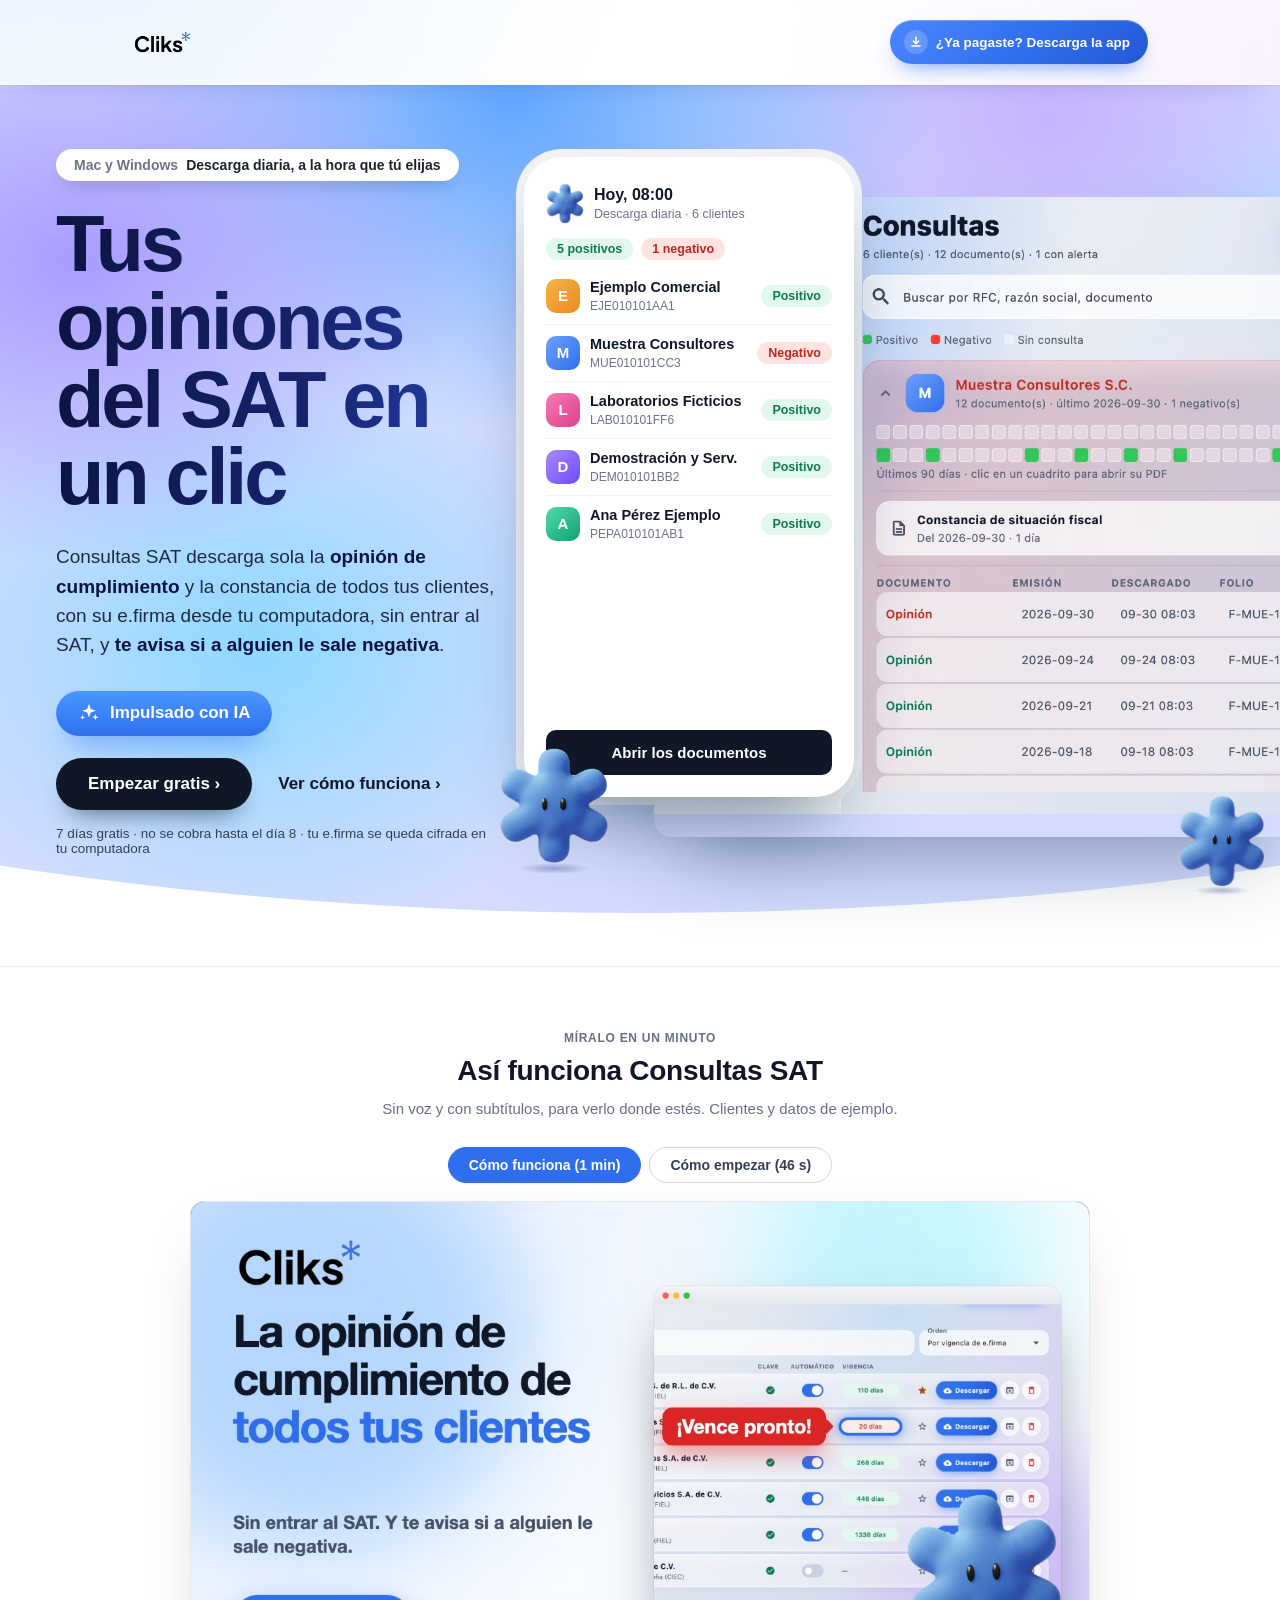
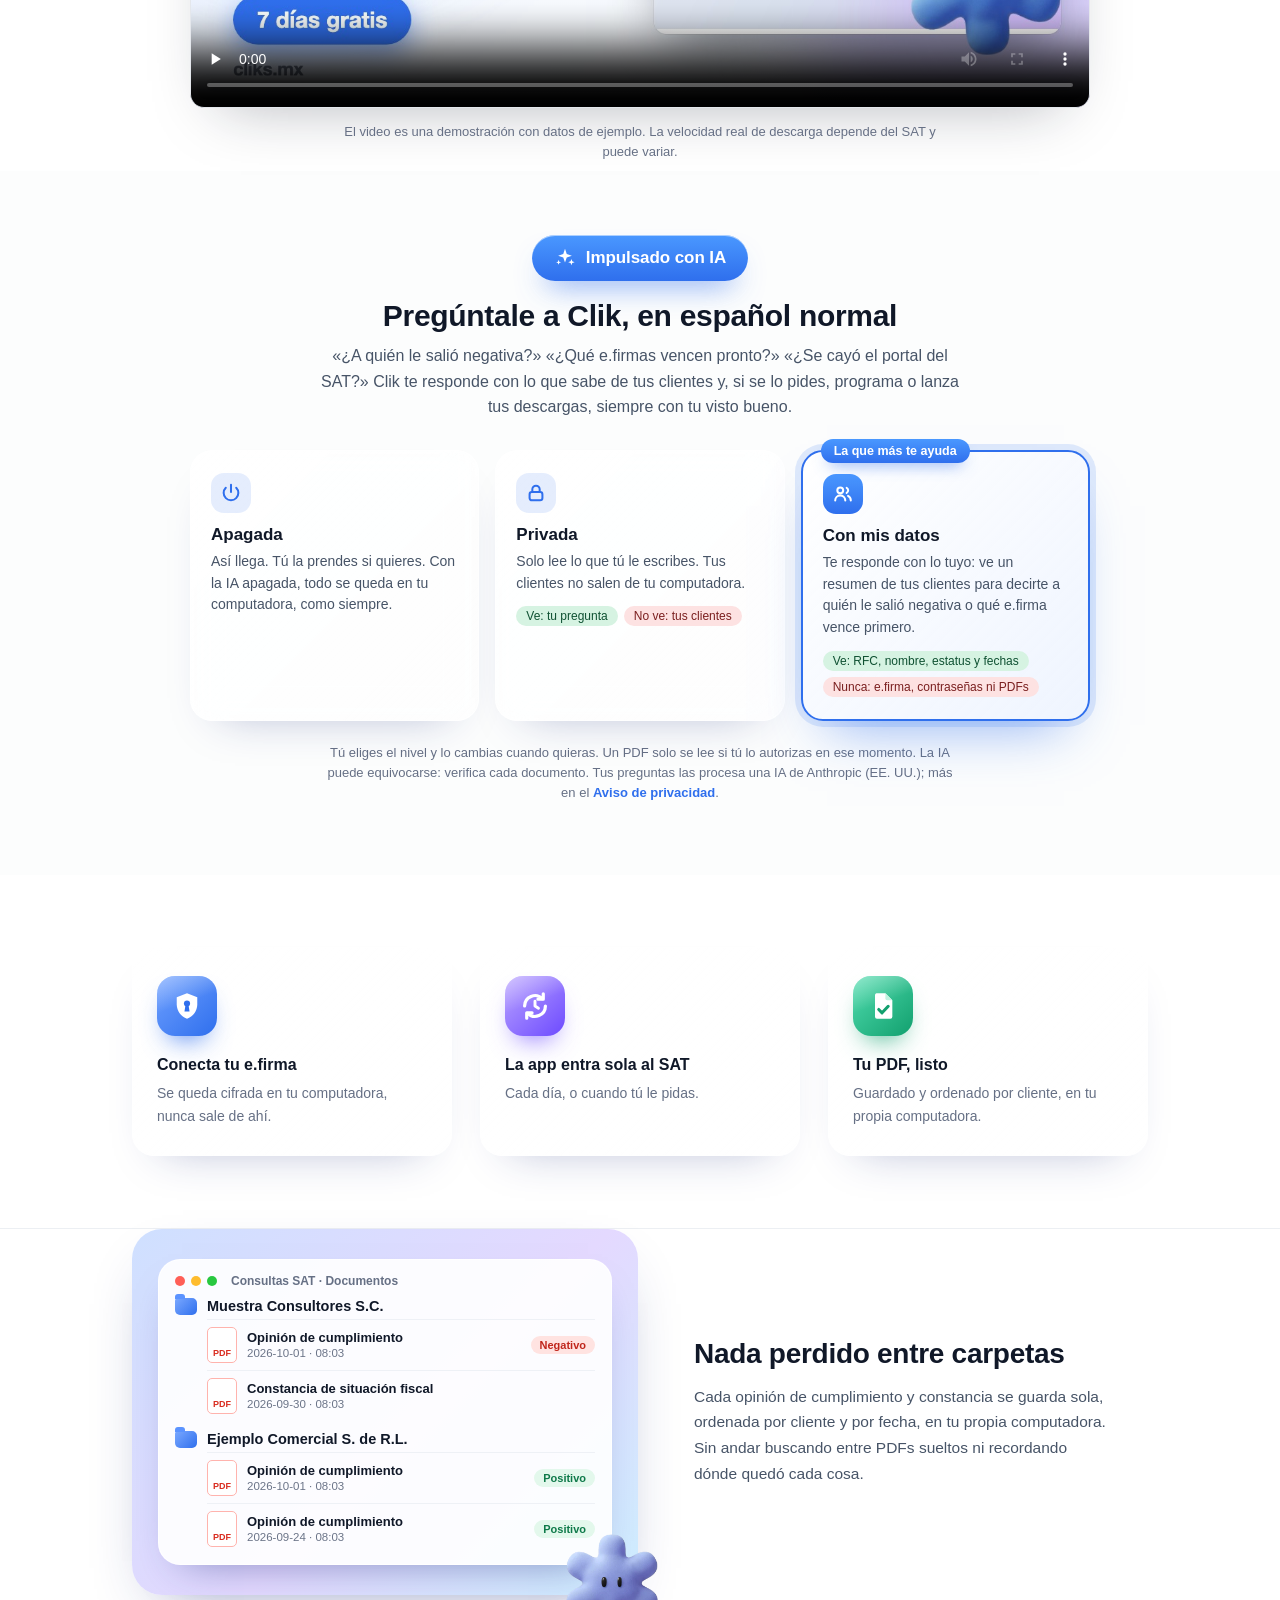
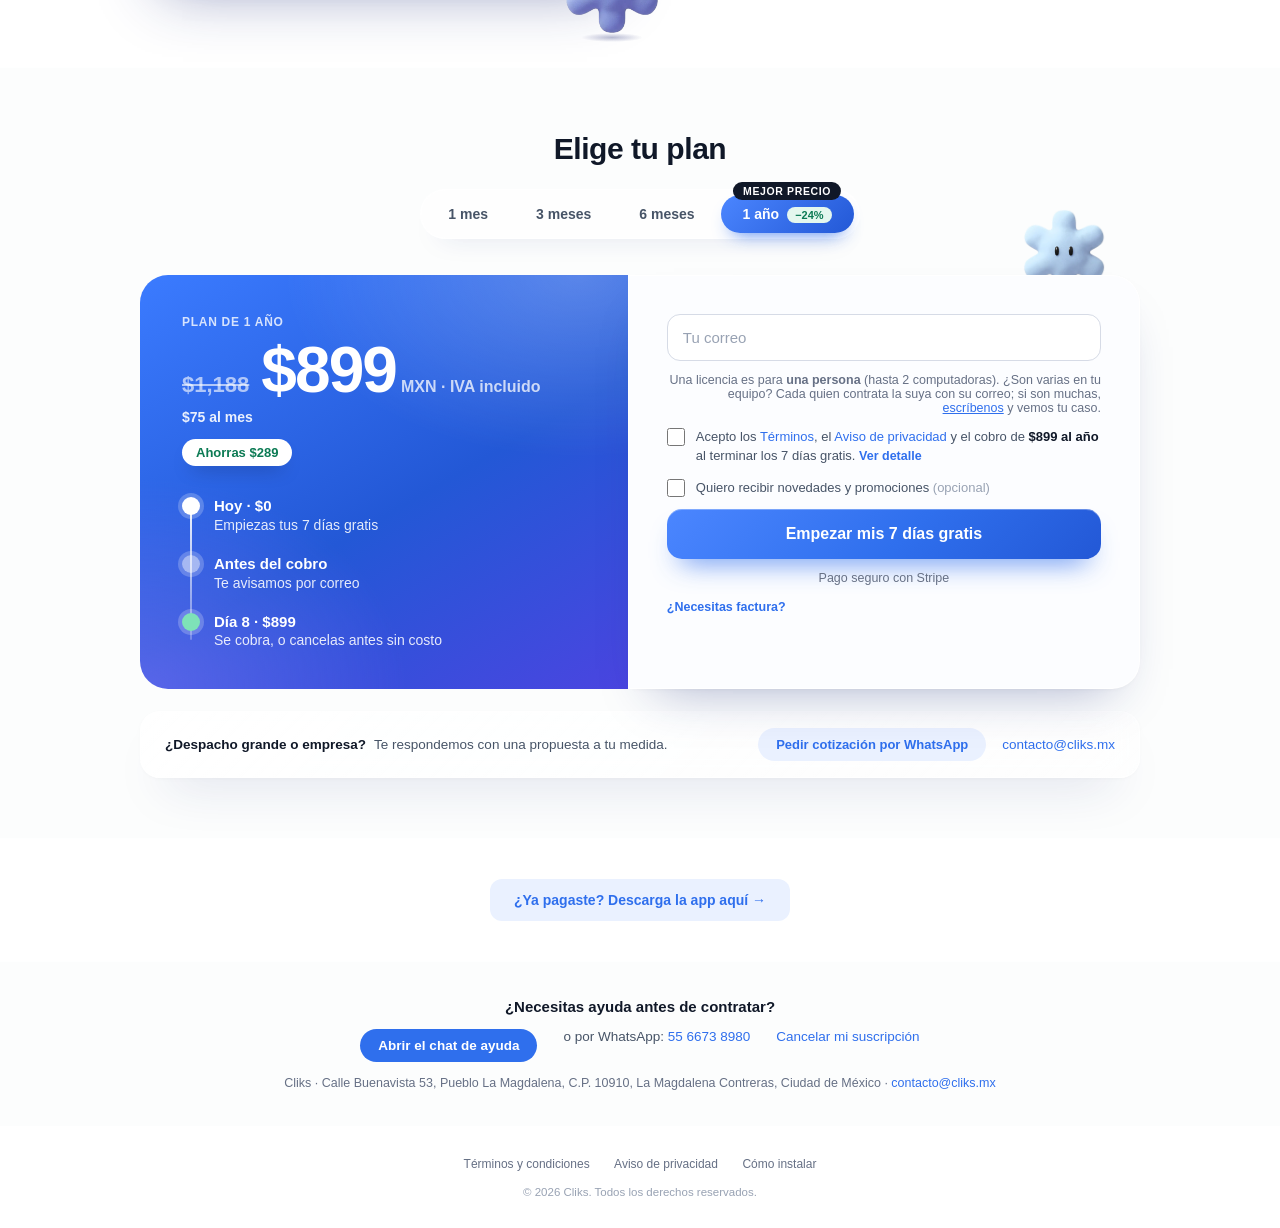
==== index.html @ 27107499 "Opiniones de clientes, orbe en el chat y aviso de privacidad" ====
<!doctype html>
<html lang="es">
<head>
<meta charset="utf-8">
<meta name="viewport" content="width=device-width, initial-scale=1">
<link rel="icon" type="image/png" href="imagenes/favicon.png">
<title>Cliks — Consultas SAT para contadores</title>
<meta name="description" content="Descarga sola la opinión de cumplimiento y la constancia de situación fiscal de todos tus clientes, con su e.firma, y te avisa si a alguien le sale negativa. 7 días gratis.">
<link rel="canonical" href="https://cliks.mx/">
<meta property="og:type" content="website">
<meta property="og:site_name" content="Cliks">
<meta property="og:locale" content="es_MX">
<meta property="og:url" content="https://cliks.mx/">
<meta property="og:title" content="Consultas SAT: la opinión de cumplimiento de todos tus clientes, sin entrar al SAT">
<meta property="og:description" content="Descarga sola la opinión de cumplimiento y la constancia de tus clientes, con su e.firma, y te avisa si a alguien le sale negativa. 7 días gratis.">
<meta property="og:image" content="https://cliks.mx/imagenes/og-cliks.jpg?v=3">
<meta property="og:image:width" content="1200">
<meta property="og:image:height" content="630">
<meta property="og:image:alt" content="Cliks, Consultas SAT: pantalla con la lista de clientes y los días que le quedan a cada e.firma">
<meta name="twitter:card" content="summary_large_image">
<style>
  * { box-sizing: border-box; }
  body {
    margin: 0;
    font-family: -apple-system, BlinkMacSystemFont, "Segoe UI", Arial, Helvetica, sans-serif;
    color: #1c2430;
    background: #ffffff;
  }
  a { color: #2f6fed; text-decoration: none; }
  /* Un toque de "cristal líquido", discreto: manchas suaves de color detrás y paneles translúcidos encima. */
  html { background: #ffffff; }
  body { background: transparent; }
  body::before { content: ""; position: fixed; inset: 0; z-index: -1; pointer-events: none;
    background:
      radial-gradient(900px 620px at 6% -6%, rgba(110,162,255,.30), transparent 62%),
      radial-gradient(820px 600px at 100% 8%, rgba(181,139,255,.24), transparent 62%),
      radial-gradient(760px 520px at 62% 100%, rgba(143,211,255,.20), transparent 62%); }
  .cabecera-vidrio { position: sticky; top: 0; z-index: 50; background: rgba(255,255,255,.58);
    -webkit-backdrop-filter: blur(20px) saturate(1.5); backdrop-filter: blur(20px) saturate(1.5);
    border-bottom: 1px solid rgba(255,255,255,.75); box-shadow: 0 1px 0 rgba(16,24,40,.04), 0 14px 30px -26px rgba(26,42,122,.45); }
  .vidrio { background: linear-gradient(135deg, rgba(255,255,255,.80), rgba(255,255,255,.56));
    -webkit-backdrop-filter: blur(18px) saturate(1.3); backdrop-filter: blur(18px) saturate(1.3);
    border: 1px solid rgba(255,255,255,.9); box-shadow: 0 26px 50px -28px rgba(26,42,122,.38), 0 2px 8px -4px rgba(16,24,40,.08); }
  .seccion-vidrio { background: rgba(249,250,251,.45); }
  .contenedor { max-width: 1080px; margin: 0 auto; padding: 0 32px; }

  .btn-descargar-header { display: inline-flex; align-items: center; gap: 8px; padding: 10px 18px 10px 14px; border-radius: 999px; color: #fff; font-size: 13.5px; font-weight: 700; white-space: nowrap;
    background: linear-gradient(135deg, #4b86ff 0%, #2f6fed 55%, #2358d6 100%); box-shadow: 0 10px 22px -10px rgba(47,111,237,.75), inset 0 1px 0 rgba(255,255,255,.28); transition: transform .15s ease, box-shadow .15s ease, filter .15s ease; }
  .btn-descargar-header:hover { transform: translateY(-1px); filter: brightness(1.05); box-shadow: 0 14px 26px -10px rgba(47,111,237,.85), inset 0 1px 0 rgba(255,255,255,.3); }
  .btn-descargar-header:active { transform: translateY(0); }
  .btn-descargar-header .ic { width: 24px; height: 24px; border-radius: 50%; background: rgba(255,255,255,.2); display: inline-flex; align-items: center; justify-content: center; }
  .paso-card { border: 1px solid rgba(255,255,255,.9); border-radius: 22px; padding: 28px 24px; background: linear-gradient(135deg, rgba(255,255,255,.82), rgba(255,255,255,.58)); -webkit-backdrop-filter: blur(16px); backdrop-filter: blur(16px); box-shadow: 0 22px 44px -30px rgba(26,42,122,.35); transition: transform .2s ease, box-shadow .2s ease, border-color .2s ease; }
  .paso-card:hover { transform: translateY(-4px); box-shadow: 0 22px 44px -24px rgba(16,24,40,.35); border-color: #dfe5f1; }
  .ic-tile { width: 60px; height: 60px; border-radius: 18px; display: flex; align-items: center; justify-content: center; margin-bottom: 20px; position: relative; }
  .ic-tile::after { content: ""; position: absolute; inset: 0; border-radius: inherit; background: linear-gradient(160deg, rgba(255,255,255,.38) 0%, rgba(255,255,255,0) 46%); pointer-events: none; }
  .ic-azul { background: linear-gradient(135deg, #6ea0ff, #2f6fed); box-shadow: 0 14px 26px -12px rgba(47,111,237,.85); }
  .ic-violeta { background: linear-gradient(135deg, #b9a3ff, #6d4aff); box-shadow: 0 14px 26px -12px rgba(109,74,255,.8); }
  .ic-verde { background: linear-gradient(135deg, #4fdcae, #12a06e); box-shadow: 0 14px 26px -12px rgba(18,160,110,.8); }
  .pestana-video { cursor: pointer; font: inherit; font-size: 14px; font-weight: 700; padding: 9px 20px; border-radius: 999px; border: 1px solid #d0d5dd; background: #fff; color: #344054; }
  .pestana-video[aria-selected="true"] { background: #2f6fed; border-color: #2f6fed; color: #fff; }

  /* Compra: interruptor de plazos + tarjeta (resumen azul con línea de tiempo | formulario). */
  .pc-titulo { font-size: 30px; line-height: 1.1; letter-spacing: -.015em; text-align: center; margin: 0 0 24px; color: #101828; font-weight: 800; text-wrap: balance; }
  .pc-seg { display: flex; flex-wrap: wrap; justify-content: center; gap: 4px; padding: 5px; border-radius: 999px; background: rgba(255,255,255,.72); border: 1px solid rgba(255,255,255,.95);
    box-shadow: 0 14px 28px -22px rgba(26,42,122,.4); width: max-content; max-width: 100%; margin: 0 auto 36px; }
  .pc-seg button { position: relative; font: inherit; font-size: 14px; font-weight: 700; color: #475467; background: transparent; border: 0; border-radius: 999px; padding: 11px 22px; cursor: pointer; transition: background .2s, color .2s; }
  .pc-seg button[aria-pressed="true"] { background: linear-gradient(135deg, #4b86ff, #2358d6); color: #fff; box-shadow: 0 10px 18px -10px rgba(47,111,237,.9); }
  .pc-seg button em { font-style: normal; font-size: 11px; font-weight: 800; background: #e4f7ee; color: #0b7a53; padding: 2px 8px; border-radius: 999px; margin-left: 8px; }
  .pc-seg .pc-anual::before { content: "Mejor precio"; position: absolute; top: -13px; left: 50%; transform: translateX(-50%); font-size: 10.5px; letter-spacing: .06em; text-transform: uppercase; background: #101828; color: #fff; padding: 3px 10px; border-radius: 999px; white-space: nowrap; }
  /* El latido de "1 año": suave, para que el ojo caiga ahí. */
  .pc-seg .pc-anual { animation: pc-latido 3.2s ease-in-out infinite; }
  .pc-seg .pc-anual:hover, .pc-seg .pc-anual:focus-visible { animation-play-state: paused; }
  @keyframes pc-latido { 0%,100% { transform: scale(1); box-shadow: 0 0 0 0 rgba(75,134,255,0); } 50% { transform: scale(1.03); box-shadow: 0 0 0 7px rgba(75,134,255,.2); } }
  .pc-seg button:focus-visible, .pc-btn:focus-visible { outline: 3px solid rgba(47,111,237,.5); outline-offset: 2px; }

  .pc-compra { position: relative; display: grid; grid-template-columns: 1fr 1.05fr; max-width: 1000px; margin: 0 auto; border-radius: 28px; }
  .pc-azul { position: relative; z-index: 1; padding: 40px 42px; color: #fff; display: flex; flex-direction: column; justify-content: center; border-radius: 28px 0 0 28px; overflow: hidden;
    background: radial-gradient(420px 260px at 90% 0%, rgba(255,255,255,.22), transparent 70%), radial-gradient(380px 300px at 0% 100%, rgba(150,120,255,.45), transparent 70%), linear-gradient(150deg, #3b7bff 0%, #2358d6 55%, #4a45e0 100%); }
  .pc-etq { font-size: 12px; font-weight: 700; letter-spacing: .06em; text-transform: uppercase; color: rgba(255,255,255,.8); }
  .pc-precio { font-size: 64px; font-weight: 800; letter-spacing: -.03em; line-height: 1.1; margin: 6px 0 4px; font-variant-numeric: tabular-nums; }
  .pc-precio small { font-size: 16px; color: rgba(255,255,255,.75); letter-spacing: 0; margin-left: 5px; }
  .pc-precio .pc-tach { font-size: 22px; font-weight: 700; color: rgba(255,255,255,.62); text-decoration: line-through; text-decoration-thickness: 2px; margin-right: 12px; letter-spacing: 0; }
  .pc-almes { font-size: 14px; font-weight: 700; color: rgba(255,255,255,.9); margin-bottom: 14px; }
  .pc-promo { display: block; width: max-content; max-width: 100%; margin: -6px auto 22px; padding: 8px 18px; border-radius: 999px; background: linear-gradient(135deg, #3573EE, #5B5BE6); color: #fff; font-size: 14.5px; font-weight: 700; text-align: center; box-shadow: 0 14px 28px -14px rgba(47,111,237,.7); }
  .pc-promo b { font-weight: 900; font-variant-numeric: tabular-nums; }
  .pc-promo[hidden], .h4-promo[hidden] { display: none; }
  .h4-promo { display: inline-block; margin: 0 0 10px; padding: 5px 13px; border-radius: 999px; background: #E6EDFF; color: #2358D6; font-size: 13.5px; font-weight: 800; }
  .pc-iva { font-size: 12px; color: #667085; margin: 6px 0 0; text-align: center; }
  .pc-pastilla { display: inline-block; width: max-content; background: #fff; color: #0b7a53; font-weight: 800; font-size: 13px; padding: 6px 14px; border-radius: 999px; box-shadow: 0 10px 20px -10px rgba(0,0,0,.4); }
  /* La línea de tiempo: se dibuja sola y los pasos aparecen uno por uno. */
  .pc-linea { position: relative; margin-top: 30px; padding-left: 32px; display: grid; gap: 20px; }
  .pc-linea::before { content: ""; position: absolute; left: 8px; top: 9px; bottom: 9px; width: 2px; border-radius: 2px; background: linear-gradient(rgba(255,255,255,.95), rgba(255,255,255,.25)); transform-origin: top; animation: pc-trazo 1.1s .2s ease-out both; }
  @keyframes pc-trazo { from { transform: scaleY(0); } to { transform: scaleY(1); } }
  .pc-linea > div { position: relative; font-size: 14px; line-height: 1.3; color: rgba(255,255,255,.88); animation: pc-aparece .5s ease-out both; }
  .pc-linea > div:nth-child(1) { animation-delay: .15s; } .pc-linea > div:nth-child(2) { animation-delay: .55s; } .pc-linea > div:nth-child(3) { animation-delay: .95s; }
  @keyframes pc-aparece { from { opacity: 0; transform: translateY(6px); } to { opacity: 1; transform: none; } }
  .pc-linea b { display: block; font-size: 15px; color: #fff; }
  .pc-linea > div::before { content: ""; position: absolute; left: -32px; top: 1px; width: 18px; height: 18px; border-radius: 50%; background: #fff; box-shadow: 0 0 0 4px rgba(255,255,255,.22); }
  .pc-linea > div:nth-child(2)::before { background: rgba(255,255,255,.55); }
  .pc-linea > div:nth-child(3)::before { background: #7ee2b8; animation: pc-ultimo 2.8s 1.6s ease-in-out infinite; }
  @keyframes pc-ultimo { 0%,100% { box-shadow: 0 0 0 4px rgba(126,226,184,.25); } 50% { box-shadow: 0 0 0 8px rgba(126,226,184,.12); } }

  .pc-der { position: relative; z-index: 1; padding: 38px 38px 32px; border-radius: 0 28px 28px 0; background: #fcfdff; }
  .pc-entrada { width: 100%; padding: 14px 15px; border-radius: 13px; border: 1.5px solid #d6dbe6; background: #fff; font: inherit; font-size: 15px; color: #101828; transition: border-color .15s, box-shadow .15s; margin-bottom: 12px; }
  .pc-entrada::placeholder { color: #98a2b3; }
  .pc-entrada:focus { outline: none; border-color: #2f6fed; box-shadow: 0 0 0 4px rgba(47,111,237,.14); }
  .pc-fila { display: flex; align-items: center; justify-content: space-between; gap: 14px; margin-bottom: 8px; }
  .pc-fila label { font-size: 14px; font-weight: 700; color: #101828; }
  .pc-paso { display: inline-flex; align-items: center; border: 1.5px solid #d6dbe6; border-radius: 13px; background: #fff; overflow: hidden; }
  .pc-paso button { width: 42px; height: 44px; border: 0; background: transparent; font: inherit; font-size: 21px; font-weight: 700; color: #2f6fed; cursor: pointer; }
  .pc-paso button:hover { background: #eef3ff; }
  .pc-paso input { width: 44px; height: 44px; text-align: center; border: 0; background: transparent; font: inherit; font-size: 16px; font-weight: 800; color: #101828; -moz-appearance: textfield; }
  .pc-paso input::-webkit-outer-spin-button, .pc-paso input::-webkit-inner-spin-button { -webkit-appearance: none; margin: 0; }
  .pc-paso input:focus { outline: none; }
  .pc-total { min-height: 18px; font-size: 12.5px; color: #667085; margin: 0 0 12px; text-align: right; }
  .pc-corto { display: flex; gap: 11px; align-items: flex-start; font-size: 13px; line-height: 1.5; color: #475467; cursor: pointer; margin: 0 0 12px; font-weight: 400; }
  .pc-corto input { width: 18px; height: 18px; accent-color: #2f6fed; flex: 0 0 auto; margin: 1px 0 0; cursor: pointer; }
  .pc-corto b { color: #101828; }
  .pc-mas { color: #2f6fed; font-weight: 700; font-size: 12.5px; cursor: pointer; background: none; border: 0; padding: 0; font-family: inherit; }
  .pc-detalle { font-size: 12px; line-height: 1.55; color: #475467; margin: -4px 0 12px 29px; padding: 10px 12px; border-radius: 12px; background: rgba(246,248,252,.9); border: 1px solid #e1e7f2; }
  .pc-btn { display: block; width: 100%; margin-top: 8px; padding: 16px; border: 0; border-radius: 15px; font: inherit; font-size: 16px; font-weight: 800; color: #fff; cursor: pointer;
    background: linear-gradient(135deg, #4b86ff 0%, #2f6fed 55%, #2358d6 100%); box-shadow: 0 16px 28px -14px rgba(47,111,237,.85), inset 0 1px 0 rgba(255,255,255,.3); transition: transform .15s, filter .15s; }
  .pc-btn:hover:not(:disabled) { transform: translateY(-1px); filter: brightness(1.05); }
  .pc-btn:disabled { opacity: .65; cursor: default; }
  .pc-seguro { text-align: center; font-size: 12.5px; color: #667085; margin: 12px 0 0; }
  .pc-factura { margin-top: 12px; }
  .pc-factura p { font-size: 12px; color: #475467; line-height: 1.5; margin: 6px 0 0; }
  .pc-empresa { max-width: 1000px; margin: 22px auto 0; border-radius: 20px; padding: 16px 24px; display: flex; flex-wrap: wrap; align-items: center; justify-content: space-between; gap: 10px 20px; font-size: 13.5px; color: #475467; }
  .pc-empresa strong { color: #101828; margin-right: 8px; }
  .pc-empresa .pc-acc { display: flex; flex-wrap: wrap; align-items: center; gap: 8px 16px; }
  .pc-wa { display: inline-block; padding: 9px 18px; border-radius: 999px; background: #eaf1ff; color: #2f6fed; font-weight: 700; font-size: 13px; }

  /* Cliks asoma por detrás del borde de la tarjeta; al escribir el correo se esconde. */
  .pc-cm { --t: 84px; position: absolute; right: 34px; top: calc(var(--t) * -.80); width: var(--t); height: calc(var(--t) * 664 / 622); z-index: 0; pointer-events: none; }
  .pc-cm-sombra { position: absolute; left: 18%; right: 18%; bottom: -7%; height: 9%; border-radius: 50%; background: radial-gradient(ellipse at center, rgba(40,50,120,.32), rgba(40,50,120,0) 70%); animation: pc-sombra 3.6s ease-in-out infinite; }
  .pc-cm-giro { position: absolute; inset: 0; transition: transform .55s cubic-bezier(.3,.9,.3,1); }
  .pc-cm-flota { position: absolute; inset: 0; animation: pc-flota 3.6s ease-in-out infinite; transform-origin: 50% 60%; }
  .pc-cm img { position: absolute; inset: 0; width: 100%; height: 100%; display: block; user-select: none; }
  .pc-cm .o { position: absolute; top: 48.5%; width: 5%; height: 9.9%; border-radius: 50%; transform: translate(-50%,-50%) translate(var(--mx,0px), var(--my,0px)) scaleY(var(--b,1)); transition: transform .12s ease-out;
    background: linear-gradient(135deg, #3d3b35 0%, #1b1b1c 55%, #0c0c0e 100%); box-shadow: calc(var(--t)*.008) calc(var(--t)*.011) calc(var(--t)*.014) rgba(15,25,95,.38), inset 0 calc(var(--t)*-.005) calc(var(--t)*.008) rgba(0,0,0,.45); }
  .pc-cm .o::after { content: ""; position: absolute; left: 16%; top: 9%; width: 30%; height: 33%; border-radius: 50%; background: linear-gradient(#fff, rgba(255,255,255,.15)); opacity: .85; transform: rotate(14deg); }
  .pc-cm .o.i { left: 41.6%; } .pc-cm .o.d { left: 58%; }
  .pc-cm.p { --b: .1; }
  .pc-cm.feliz .o { width: 9.6%; height: 4.2%; border-radius: 999px 999px 0 0; background: none; box-shadow: none; border: calc(var(--t)*.021) solid #17171a; border-bottom: none; top: 49.5%; }
  .pc-cm.feliz .o::after { display: none; }
  .pc-cm.lejos { --b: .1; }
  .pc-cm.lejos .pc-cm-giro { transform: translateY(58%); }
  @keyframes pc-flota { 0%,100% { transform: translateY(0) rotate(-1.6deg); } 50% { transform: translateY(-6%) rotate(1.6deg); } }
  @keyframes pc-sombra { 0%,100% { transform: scaleX(1); opacity: .95; } 50% { transform: scaleX(.86); opacity: .6; } }

  @media (max-width: 860px) {
    .pc-compra { grid-template-columns: 1fr; max-width: 560px; }
    .pc-azul { border-radius: 28px 28px 0 0; padding: 34px 26px 30px; }
    .pc-der { border-radius: 0 0 28px 28px; padding: 28px 24px 26px; }
    .pc-precio { font-size: 52px; }
    .pc-cm { right: 20px; }
    .pc-seg { margin-bottom: 84px; }
    .pc-empresa { justify-content: center; text-align: center; }
    .pc-empresa .pc-acc { justify-content: center; }
  }
  @media (max-width: 480px) {
    .pc-cont { padding-left: 16px !important; padding-right: 16px !important; }
    .pc-seg button { padding: 11px 11px; font-size: 13px; } .pc-seg button em { margin-left: 5px; padding: 2px 6px; font-size: 10px; }
    .pc-titulo { font-size: 26px; }
  }
  @media (max-width: 400px) {
    .pc-seg { gap: 2px; padding: 4px; } .pc-seg button { padding: 10px 8px; font-size: 12.5px; }
  }
  @media (prefers-reduced-motion: reduce) {
    .pc-seg .pc-anual, .pc-cm-flota, .pc-cm-sombra, .pc-linea::before, .pc-linea > div, .pc-linea > div::before { animation: none !important; }
    .pc-cm-giro { transition: none; }
  }


  /* Portada: aurora de color, título grande y el resumen de la descarga del día (el celular) sobre la pantalla de la app.
     El dibujo de la derecha se arma a su tamaño de diseño (700 x 690) y se escala con --k según el ancho de la ventana. */
  .h4 { position: relative; overflow: hidden; background: #fff; }
  .h4-aurora { position: absolute; left: 0; right: 0; top: 0; height: 100%;
    background:
      radial-gradient(560px 430px at 6% 20%, #a99bff, transparent 70%),
      radial-gradient(600px 470px at 40% 2%, #62a8ff, transparent 70%),
      radial-gradient(520px 400px at 82% 4%, #c7b4ff, transparent 70%),
      radial-gradient(500px 420px at 100% 34%, #8fe3ff, transparent 72%),
      radial-gradient(520px 420px at 20% 64%, #8fd9ff, transparent 70%), #d3dcff;
    -webkit-clip-path: ellipse(150% 94% at 50% 0%); clip-path: ellipse(150% 94% at 50% 0%); }
  .h4-cont { position: relative; max-width: 1280px !important; padding: 64px 56px 110px !important; display: flex; align-items: center; gap: 28px; }
  .h4-texto { flex: 1; min-width: 0; }
  .h4-pill { display: inline-flex; align-items: center; gap: 8px; background: #fff; border-radius: 999px; padding: 8px 18px; font-size: 14px; font-weight: 600; color: #1c2430; box-shadow: 0 8px 20px -10px rgba(10,37,64,.4); margin-bottom: 24px; }
  .h4-pill span { color: #6b7488; }
  .h4-ia { display: inline-flex; align-items: center; gap: 10px; margin: 0 0 22px; padding: 12px 22px; border-radius: 999px; background: linear-gradient(180deg, #4a98ff, #2f6fed); color: #fff; font-size: 17px; font-weight: 700; letter-spacing: -0.005em; box-shadow: 0 16px 30px -14px rgba(47,111,237,.75), inset 0 1px 0 rgba(255,255,255,.55); transition: transform .15s ease; }
  .h4-ia:hover { transform: translateY(-1px); }
  .h4-ia svg { flex: none; }
  .ia-niveles { display: grid; grid-template-columns: repeat(3, minmax(0, 1fr)); gap: 16px; max-width: 900px; margin: 30px auto 0; text-align: left; align-items: stretch; }
  .ia-nivel { position: relative; border: 1px solid rgba(255,255,255,.9); border-radius: 22px; padding: 22px 20px; background: linear-gradient(135deg, rgba(255,255,255,.82), rgba(255,255,255,.55)); -webkit-backdrop-filter: blur(16px); backdrop-filter: blur(16px); box-shadow: 0 22px 44px -30px rgba(26,42,122,.35); }
  .ia-nivel h3 { font-size: 17px; font-weight: 800; margin: 12px 0 6px; color: #101828; }
  .ia-nivel p { font-size: 14px; line-height: 1.55; color: #475467; margin: 0; }
  .ia-ic { width: 40px; height: 40px; border-radius: 13px; background: rgba(47,111,237,.12); display: flex; align-items: center; justify-content: center; }
  .ia-top { border: 2px solid #2f6fed; background: linear-gradient(135deg, rgba(255,255,255,.95), rgba(235,242,255,.8)); box-shadow: 0 0 0 6px rgba(47,111,237,.14), 0 30px 54px -26px rgba(47,111,237,.55); }
  .ia-top .ia-ic { background: linear-gradient(180deg, #4a98ff, #2f6fed); }
  .ia-etiqueta { position: absolute; top: -13px; left: 18px; background: linear-gradient(180deg, #4a98ff, #2f6fed); color: #fff; font-size: 12.5px; font-weight: 700; padding: 5px 13px; border-radius: 999px; box-shadow: 0 8px 16px -8px rgba(47,111,237,.8); }
  .ia-ve { display: flex; flex-wrap: wrap; gap: 6px; margin-top: 12px; }
  .ia-ve span { font-size: 12px; padding: 3px 10px; border-radius: 999px; }
  .ia-ve .si { background: #d6f3e2; color: #0f5132; }
  .ia-ve .no { background: #fde2e2; color: #7a1f1f; }
  .op-resumen { display: inline-flex; align-items: center; gap: 12px; padding: 10px 22px; border-radius: 999px; background: rgba(255,255,255,.75); border: 1px solid rgba(255,255,255,.95); box-shadow: 0 14px 30px -22px rgba(26,42,122,.5); font-size: 17px; color: #101828; }
  .op-estrellas { --p: 100%; display: inline-block; font-size: 22px; letter-spacing: 2px; line-height: 1; background: linear-gradient(90deg, #f5b301 var(--p), #d6dbe6 var(--p)); -webkit-background-clip: text; background-clip: text; color: transparent; -webkit-text-fill-color: transparent; }
  .op-grid { display: grid; grid-template-columns: repeat(3, minmax(0, 1fr)); gap: 16px; max-width: 980px; margin: 28px auto 0; text-align: left; }
  .op-tarjeta { border: 1px solid rgba(255,255,255,.9); border-radius: 22px; padding: 20px; background: linear-gradient(135deg, rgba(255,255,255,.85), rgba(255,255,255,.58)); -webkit-backdrop-filter: blur(16px); backdrop-filter: blur(16px); box-shadow: 0 22px 44px -30px rgba(26,42,122,.35); }
  .op-tarjeta p { font-size: 14.5px; line-height: 1.6; color: #344054; margin: 10px 0 14px; overflow-wrap: anywhere; }
  .op-quien { display: flex; align-items: center; gap: 10px; font-size: 13.5px; color: #475467; }
  .op-quien b { color: #101828; font-weight: 700; }
  .op-inicial { width: 34px; height: 34px; border-radius: 50%; display: flex; align-items: center; justify-content: center; color: #fff; font-weight: 700; font-size: 14px; flex: none; background: linear-gradient(135deg, #4a98ff, #6d5df6); }
  @media (max-width: 900px) { .op-grid { grid-template-columns: 1fr; } }
  @media (max-width: 820px) { .ia-niveles { grid-template-columns: 1fr; gap: 24px; } }
  .h4 h1 { font-size: clamp(46px, 6.2vw, 80px); font-weight: 850; line-height: .98; letter-spacing: -.04em; margin: 0 0 26px; color: #0b1440;
    background: linear-gradient(95deg, #0b1440 0%, #16226b 55%, #2342b0 100%); -webkit-background-clip: text; background-clip: text; -webkit-text-fill-color: transparent; }
  .h4-p { font-size: 19px; line-height: 1.55; color: #1f2a44; margin: 0 0 30px; max-width: 470px; }
  .h4-p strong { color: #0b1440; }
  .h4-botones { display: flex; align-items: center; gap: 26px; flex-wrap: wrap; }
  .h4-cta { display: inline-block; padding: 16px 32px; border-radius: 999px; background: #101828; color: #fff; font-size: 17px; font-weight: 700; box-shadow: 0 14px 26px -14px rgba(16,24,40,.7); transition: transform .15s ease; }
  .h4-cta:hover { transform: translateY(-1px); }
  .h4-enlace { font-size: 17px; font-weight: 700; color: #101828; }
  .h4-nota { font-size: 13.5px; color: #344054; margin: 16px 0 0; }
  .h4-visual { --k: 1; position: relative; flex: none; width: calc(700px * var(--k)); height: calc(690px * var(--k)); }
  .h4-escala { position: absolute; left: 0; top: 0; width: 700px; height: 690px; transform: scale(var(--k)); transform-origin: 0 0; }
  .h4-fondo { position: absolute; left: 130px; top: 40px; width: 640px; height: 640px; border-radius: 18px; overflow: hidden; box-shadow: 0 40px 80px -30px rgba(10,37,64,.45); }
  .h4-fondo img { display: block; width: 1100px; max-width: none; height: auto; margin-left: -26px; margin-top: -14px; }
  .h4-tel { position: absolute; left: 0; top: 0; width: 330px; height: 640px; background: #fff; border-radius: 38px; padding: 26px 22px; box-shadow: 0 44px 80px -28px rgba(10,37,64,.55), 0 0 0 8px #f2f4f8; }
  .h4-tel-cab { display: flex; align-items: center; gap: 10px; margin-bottom: 6px; }
  .h4-tel-cab img { width: 38px; height: auto; display: block; }
  .h4-tel-cab b { display: block; font-size: 16px; color: #101828; }
  .h4-tel-cab small { font-size: 12.5px; color: #6b7488; }
  .h4-chips { display: flex; gap: 8px; margin: 14px 0 8px; }
  .h4-ch { display: inline-block; font-size: 12.5px; font-weight: 800; padding: 4px 11px; border-radius: 999px; }
  .h4-ch.v { background: #e3f8ec; color: #0f7a4a; } .h4-ch.r { background: #ffe3e1; color: #c0261c; }
  .h4-fila { display: flex; align-items: center; gap: 10px; padding: 11px 0; border-bottom: 1px solid #eef1f6; font-size: 14.5px; }
  .h4-fila:last-of-type { border-bottom: 0; }
  .h4-fila .a { width: 34px; height: 34px; border-radius: 10px; color: #fff; font-weight: 800; display: flex; align-items: center; justify-content: center; flex: none; font-size: 15px; }
  .h4-fila b { display: block; font-size: 14.5px; color: #101828; line-height: 1.2; } .h4-fila small { color: #6b7488; font-size: 12px; }
  .h4-fila .h4-ch { margin-left: auto; }
  .h4-boton { position: absolute; left: 22px; right: 22px; bottom: 22px; background: #101828; color: #fff; border-radius: 10px; padding: 14px; text-align: center; font-weight: 700; font-size: 15px; }
  .h4-mascota { position: absolute; left: -26px; bottom: -22px; z-index: 3; }
  @media (max-width: 1239px) { .h4-visual { --k: .86; } .h4-cont { padding-left: 40px !important; padding-right: 40px !important; } }
  @media (max-width: 1060px) { .h4-visual { --k: .72; } .h4-cont { padding-left: 28px !important; padding-right: 28px !important; } }
  @media (max-width: 480px) { .h4-pill span { display: none; } }
  @media (max-width: 860px) {
    .h4-cont { flex-direction: column; align-items: stretch; gap: 36px; padding: 44px 24px 80px !important; }
    .h4 h1 { font-size: clamp(44px, 13vw, 64px); }
    .h4-visual { --k: 1; width: auto; height: auto; display: flex; justify-content: center; }
    .h4-escala { position: relative; width: min(330px, 100%); height: 640px; transform: none; }
    .h4-fondo { display: none; }
    .h4-tel { width: 100%; }
    .h4-mascota { left: -8px; }
  }

  /* «Nada perdido entre carpetas»: el dibujo de los documentos ordenados por cliente (antes era una foto). */
  .car-escena { flex: 1; min-width: 0; position: relative; border-radius: 30px; padding: 30px 26px; background: linear-gradient(135deg, #cfe0ff, #e4d9ff 55%, #cdeeff); box-shadow: 0 24px 60px -30px rgba(26,42,122,.45); }
  .car-tarjeta { background: rgba(255,255,255,.9); border: 1px solid rgba(255,255,255,.95); border-radius: 22px; padding: 14px 16px 10px; box-shadow: 0 20px 40px -24px rgba(26,42,122,.5); }
  .car-cab { display: flex; align-items: center; gap: 6px; margin-bottom: 8px; font-size: 12px; font-weight: 700; color: #667085; }
  .car-cab b { width: 10px; height: 10px; border-radius: 50%; background: #ff5f57; } .car-cab b:nth-child(2) { background: #febc2e; } .car-cab b:nth-child(3) { background: #28c840; } .car-cab span { margin-left: 8px; }
  .car-cliente { display: flex; align-items: center; gap: 10px; margin: 10px 0 4px; font-weight: 800; font-size: 14.5px; color: #101828; }
  .car-carpeta { width: 22px; height: 17px; border-radius: 3px 5px 5px 5px; background: linear-gradient(135deg, #7aa8ff, #2f6fed); position: relative; flex: none; }
  .car-carpeta::before { content: ""; position: absolute; left: 0; top: -4px; width: 10px; height: 5px; border-radius: 3px 3px 0 0; background: #5b93ff; }
  .car-doc { display: flex; align-items: center; gap: 10px; margin-left: 32px; padding: 7px 0; border-top: 1px solid #eef1f6; font-size: 13px; }
  .car-doc b { display: block; font-size: 13px; color: #101828; } .car-doc small { color: #6b7488; font-size: 11.5px; }
  .car-pdf { flex: none; width: 30px; height: 36px; border-radius: 5px; background: #fff; border: 1.5px solid #ffb3ad; color: #d92d20; font-size: 9px; font-weight: 800; display: grid; place-items: end center; padding-bottom: 4px; }
  .car-chip { margin-left: auto; font-size: 11px; font-weight: 800; padding: 3px 9px; border-radius: 999px; } .car-chip.v { background: #e3f8ec; color: #0f7a4a; } .car-chip.r { background: #ffe3e1; color: #c0261c; }
  .car-mascota { position: absolute; right: -22px; bottom: -44px; z-index: 2; }
  @media (max-width: 760px) {
    .hero-flex { flex-direction: column; }
    .hero-flex h1 { font-size: 30px !important; }
    .pasos-grid { grid-template-columns: 1fr !important; }
    .carpetas-flex { flex-direction: column-reverse; }
    header .contenedor { flex-direction: column; align-items: flex-start !important; gap: 8px; }
    .boton-soporte span { display: none; }
    .boton-soporte { padding: 0 16px !important; }
  }
</style>
</head>
<body>

<div id="banner-aviso" style="display:none; background:#2f6fed; color:white; text-align:center; padding:10px 16px; font-size:13.5px; font-weight:600;"></div>

<header class="cabecera-vidrio">
  <div class="contenedor" style="display:flex; align-items:center; justify-content:space-between; padding:20px 32px;">
    <img src="imagenes/logo-cliks.png" alt="Cliks" style="height:26px; width:auto; display:block;">
    <a href="instalar.html" id="link-descargar-header" class="btn-descargar-header"><span class="ic"><svg width="14" height="14" viewBox="0 0 24 24" fill="none" stroke="#fff" stroke-width="2.6" stroke-linecap="round" stroke-linejoin="round"><path d="M12 4v10"/><path d="m7.5 10.5 4.5 4.5 4.5-4.5"/><path d="M5 19h14"/></svg></span>¿Ya pagaste? Descarga la app</a>
  </div>
</header>

<section class="h4">
  <div class="h4-aurora" aria-hidden="true"></div>
  <div class="contenedor hero-flex h4-cont">
    <div class="h4-texto">
      <span class="h4-pill"><span>Mac y Windows</span> Descarga diaria, a la hora que tú elijas</span>
      <h1>Tus opiniones del SAT en un clic</h1>
      <p class="h4-p">
        Consultas SAT descarga sola la <strong>opinión de cumplimiento</strong> y la constancia de todos tus clientes, con su e.firma desde tu computadora, sin entrar al SAT, y <strong>te avisa si a alguien le sale negativa</strong>.
      </p>
      <a href="#ia" class="h4-ia"><svg width="22" height="22" viewBox="0 0 24 24" fill="#fff" aria-hidden="true"><path d="M12 2l1.9 5.6L19.5 9.5l-5.6 1.9L12 17l-1.9-5.6L4.5 9.5l5.6-1.9L12 2zm7 11l.9 2.6 2.6.9-2.6.9L19 20l-.9-2.6-2.6-.9 2.6-.9L19 13zM5 14l.7 2 2 .7-2 .7L5 19.4l-.7-2-2-.7 2-.7L5 14z"/></svg>Impulsado con IA</a>
      <div class="h4-botones">
        <a href="#seccion-precio" onclick="mostrarPrecio(event)" class="h4-cta">Empezar gratis ›</a>
        <a href="#video-cliks" class="h4-enlace">Ver cómo funciona ›</a>
      </div>
      <p id="promo-hero" class="h4-promo" hidden></p>
      <p class="h4-nota">7 días gratis · no se cobra hasta el día 8 · tu e.firma se queda cifrada en tu computadora</p>
    </div>

    <div class="h4-visual">
      <div class="h4-escala">
        <div class="h4-fondo" aria-hidden="true"><img src="imagenes/app-consultas.webp?v=2" width="1800" height="1032" alt=""></div>
        <div class="h4-tel" role="img" aria-label="Ejemplo del resumen de la descarga diaria: seis clientes, cinco con opinión positiva y uno con opinión negativa">
          <div class="h4-tel-cab" aria-hidden="true"><img src="imagenes/mascota-cuerpo.webp" alt="" width="38" height="40"><div><b>Hoy, 08:00</b><small>Descarga diaria · 6 clientes</small></div></div>
          <div class="h4-chips" aria-hidden="true"><span class="h4-ch v">5 positivos</span><span class="h4-ch r">1 negativo</span></div>
          <div aria-hidden="true">
            <div class="h4-fila"><span class="a" style="background:linear-gradient(135deg,#f6b24a,#ee8a1f)">E</span><div><b>Ejemplo Comercial</b><small>EJE010101AA1</small></div><span class="h4-ch v">Positivo</span></div>
            <div class="h4-fila"><span class="a" style="background:linear-gradient(135deg,#6ea0ff,#2f6fed)">M</span><div><b>Muestra Consultores</b><small>MUE010101CC3</small></div><span class="h4-ch r">Negativo</span></div>
            <div class="h4-fila"><span class="a" style="background:linear-gradient(135deg,#f57ab4,#e0408a)">L</span><div><b>Laboratorios Ficticios</b><small>LAB010101FF6</small></div><span class="h4-ch v">Positivo</span></div>
            <div class="h4-fila"><span class="a" style="background:linear-gradient(135deg,#a78bfa,#6d4aff)">D</span><div><b>Demostración y Serv.</b><small>DEM010101BB2</small></div><span class="h4-ch v">Positivo</span></div>
            <div class="h4-fila"><span class="a" style="background:linear-gradient(135deg,#4fdcae,#12a06e)">A</span><div><b>Ana Pérez Ejemplo</b><small>PEPA010101AB1</small></div><span class="h4-ch v">Positivo</span></div>
          </div>
          <div class="h4-boton" aria-hidden="true">Abrir los documentos</div>
        </div>
        <span class="cliks-mascota h4-mascota" data-tam="112"></span>
      </div>
    </div>
  </div>
</section>

<section style="border-top:1px solid #eceff3;">
  <div class="contenedor" style="padding:64px 32px 8px; text-align:center;">
    <div style="font-size:12px; font-weight:700; letter-spacing:0.06em; text-transform:uppercase; color:#667085; margin-bottom:10px;">Míralo en un minuto</div>
    <h2 style="font-size:28px; font-weight:800; letter-spacing:-0.01em; margin:0 0 10px; color:#101828;">Así funciona Consultas SAT</h2>
    <p style="font-size:15px; line-height:1.6; color:#667085; margin:0 auto 26px; max-width:540px;">Sin voz y con subtítulos, para verlo donde estés. Clientes y datos de ejemplo.</p>
    <div role="tablist" aria-label="Videos" style="display:flex; justify-content:center; gap:8px; flex-wrap:wrap; margin-bottom:18px;">
      <button type="button" role="tab" class="pestana-video" data-video="funciona" aria-selected="true">Cómo funciona (1 min)</button>
      <button type="button" role="tab" class="pestana-video" data-video="empezar" aria-selected="false">Cómo empezar (46 s)</button>
    </div>
    <div style="margin:0 auto; max-width:900px; border-radius:14px; overflow:hidden; border:1px solid #e4e7ec; box-shadow:0 24px 60px -30px rgba(16,24,40,0.35); background:#0f172a;">
      <video id="video-cliks" controls playsinline preload="none" poster="imagenes/video-portada.jpg?v=3" style="display:block; width:100%; height:auto; aspect-ratio:16/9;">
        <source src="videos/cliks-como-funciona.mp4?v=3" type="video/mp4">
        Tu navegador no puede reproducir este video.
      </video>
    </div>
    <p style="font-size:13px; line-height:1.55; color:#667085; margin:14px auto 0; max-width:620px;">El video es una demostración con datos de ejemplo. La velocidad real de descarga depende del SAT y puede variar.</p>
  </div>
</section>

<section id="ia" class="seccion-vidrio" style="border-top:1px solid rgba(255,255,255,.8); scroll-margin-top:30px;">
  <div class="contenedor" style="padding:64px 32px 72px; text-align:center;">
    <span class="h4-ia" style="margin-bottom:18px; cursor:default;"><svg width="22" height="22" viewBox="0 0 24 24" fill="#fff" aria-hidden="true"><path d="M12 2l1.9 5.6L19.5 9.5l-5.6 1.9L12 17l-1.9-5.6L4.5 9.5l5.6-1.9L12 2zm7 11l.9 2.6 2.6.9-2.6.9L19 20l-.9-2.6-2.6-.9 2.6-.9L19 13zM5 14l.7 2 2 .7-2 .7L5 19.4l-.7-2-2-.7 2-.7L5 14z"/></svg>Impulsado con IA</span>
    <h2 style="font-size:30px; font-weight:800; letter-spacing:-0.01em; margin:0 0 10px; color:#101828;">Pregúntale a Clik, en español normal</h2>
    <p style="font-size:16px; line-height:1.6; color:#475467; margin:0 auto; max-width:640px;">«¿A quién le salió negativa?» «¿Qué e.firmas vencen pronto?» «¿Se cayó el portal del SAT?» Clik te responde con lo que sabe de tus clientes y, si se lo pides, programa o lanza tus descargas, siempre con tu visto bueno.</p>
    <div class="ia-niveles">
      <div class="ia-nivel">
        <div class="ia-ic"><svg width="22" height="22" viewBox="0 0 24 24" fill="none" stroke="#2f6fed" stroke-width="2.2" stroke-linecap="round" aria-hidden="true"><path d="M12 3v8"/><path d="M6.3 6.3a8 8 0 1 0 11.4 0"/></svg></div>
        <h3>Apagada</h3>
        <p>Así llega. Tú la prendes si quieres. Con la IA apagada, todo se queda en tu computadora, como siempre.</p>
      </div>
      <div class="ia-nivel">
        <div class="ia-ic"><svg width="22" height="22" viewBox="0 0 24 24" fill="none" stroke="#2f6fed" stroke-width="2.2" stroke-linecap="round" stroke-linejoin="round" aria-hidden="true"><rect x="5" y="11" width="14" height="9" rx="2.5"/><path d="M8 11V8a4 4 0 0 1 8 0v3"/></svg></div>
        <h3>Privada</h3>
        <p>Solo lee lo que tú le escribes. Tus clientes no salen de tu computadora.</p>
        <div class="ia-ve"><span class="si">Ve: tu pregunta</span><span class="no">No ve: tus clientes</span></div>
      </div>
      <div class="ia-nivel ia-top">
        <span class="ia-etiqueta">La que más te ayuda</span>
        <div class="ia-ic"><svg width="22" height="22" viewBox="0 0 24 24" fill="none" stroke="#fff" stroke-width="2.2" stroke-linecap="round" stroke-linejoin="round" aria-hidden="true"><circle cx="9" cy="8" r="3.2"/><path d="M3.5 19a5.5 5.5 0 0 1 11 0"/><path d="M16 5.2a3.2 3.2 0 0 1 0 5.6M17.5 14a5.5 5.5 0 0 1 3 5"/></svg></div>
        <h3>Con mis datos</h3>
        <p>Te responde con lo tuyo: ve un resumen de tus clientes para decirte a quién le salió negativa o qué e.firma vence primero.</p>
        <div class="ia-ve"><span class="si">Ve: RFC, nombre, estatus y fechas</span><span class="no">Nunca: e.firma, contraseñas ni PDFs</span></div>
      </div>
    </div>
    <p style="font-size:13px; line-height:1.55; color:#667085; margin:22px auto 0; max-width:640px;">Tú eliges el nivel y lo cambias cuando quieras. Un PDF solo se lee si tú lo autorizas en ese momento. La IA puede equivocarse: verifica cada documento. Tus preguntas las procesa una IA de Anthropic (EE. UU.); más en el <a href="privacidad.html" style="color:#2f6fed; font-weight:600;">Aviso de privacidad</a>.</p>
  </div>
</section>

<section>
  <div class="contenedor pasos-grid" style="padding:72px 32px; display:grid; grid-template-columns:repeat(3,minmax(0,1fr)); gap:28px;">
    <div class="paso-card">
      <div class="ic-tile ic-azul"><svg width="32" height="32" viewBox="0 0 24 24" aria-hidden="true"><path d="M12 2.4 4.3 5.4v5.5c0 4.7 3.2 9 7.7 10.7 4.5-1.7 7.7-6 7.7-10.7V5.4L12 2.4z" fill="#fff"/><circle cx="12" cy="10.1" r="2.3" fill="#2f6fed"/><path d="M10.8 11.6h2.4l.7 4.6h-3.8z" fill="#2f6fed"/></svg></div>
      <h3 style="font-size:16px; font-weight:700; margin:0 0 8px; color:#101828;">Conecta tu e.firma</h3>
      <p style="font-size:14px; line-height:1.6; color:#667085; margin:0;">Se queda cifrada en tu computadora, nunca sale de ahí.</p>
    </div>
    <div class="paso-card">
      <div class="ic-tile ic-violeta"><svg width="32" height="32" viewBox="0 0 24 24" fill="none" aria-hidden="true"><path d="M19.8 12A7.8 7.8 0 0 1 6.5 17.5" stroke="#fff" stroke-width="2.4" stroke-linecap="round"/><path d="M4.2 12a7.8 7.8 0 0 1 13.3-5.5" stroke="#fff" stroke-width="2.4" stroke-linecap="round"/><path d="M18.2 2.9v4h-4" stroke="#fff" stroke-width="2.4" stroke-linecap="round" stroke-linejoin="round"/><path d="M5.8 21.1v-4h4" stroke="#fff" stroke-width="2.4" stroke-linecap="round" stroke-linejoin="round"/><path d="M12 8.4V12l2.6 1.6" stroke="#fff" stroke-width="2.2" stroke-linecap="round" stroke-linejoin="round"/></svg></div>
      <h3 style="font-size:16px; font-weight:700; margin:0 0 8px; color:#101828;">La app entra sola al SAT</h3>
      <p style="font-size:14px; line-height:1.6; color:#667085; margin:0;">Cada día, o cuando tú le pidas.</p>
    </div>
    <div class="paso-card">
      <div class="ic-tile ic-verde"><svg width="32" height="32" viewBox="0 0 24 24" aria-hidden="true"><path d="M7 2.5h6.8L19 7.7V20a1.5 1.5 0 0 1-1.5 1.5h-10A1.5 1.5 0 0 1 6 20V4A1.5 1.5 0 0 1 7 2.5z" fill="#fff"/><path d="M13.8 2.5v3.9a1.3 1.3 0 0 0 1.3 1.3H19z" fill="#bff3df"/><path d="m8.8 14.6 2.5 2.5 4.6-4.9" fill="none" stroke="#12a06e" stroke-width="2.3" stroke-linecap="round" stroke-linejoin="round"/></svg></div>
      <h3 style="font-size:16px; font-weight:700; margin:0 0 8px; color:#101828;">Tu PDF, listo</h3>
      <p style="font-size:14px; line-height:1.6; color:#667085; margin:0;">Guardado y ordenado por cliente, en tu propia computadora.</p>
    </div>
  </div>
</section>

<section style="border-top:1px solid #eceff3;">
  <div class="contenedor carpetas-flex" style="padding:0 32px 72px; display:flex; align-items:center; gap:56px;">
    <div class="car-escena" role="img" aria-label="Ejemplo de cómo se guardan los documentos: una carpeta por cliente, con su opinión de cumplimiento y su constancia ordenadas por fecha">
      <div class="car-tarjeta" aria-hidden="true">
        <div class="car-cab"><b></b><b></b><b></b><span>Consultas SAT · Documentos</span></div>
        <div class="car-cliente"><span class="car-carpeta"></span>Muestra Consultores S.C.</div>
        <div class="car-doc"><span class="car-pdf">PDF</span><div><b>Opinión de cumplimiento</b><small>2026-10-01 · 08:03</small></div><span class="car-chip r">Negativo</span></div>
        <div class="car-doc"><span class="car-pdf">PDF</span><div><b>Constancia de situación fiscal</b><small>2026-09-30 · 08:03</small></div></div>
        <div class="car-cliente"><span class="car-carpeta"></span>Ejemplo Comercial S. de R.L.</div>
        <div class="car-doc"><span class="car-pdf">PDF</span><div><b>Opinión de cumplimiento</b><small>2026-10-01 · 08:03</small></div><span class="car-chip v">Positivo</span></div>
        <div class="car-doc"><span class="car-pdf">PDF</span><div><b>Opinión de cumplimiento</b><small>2026-09-24 · 08:03</small></div><span class="car-chip v">Positivo</span></div>
      </div>
      <span class="cliks-mascota car-mascota" data-tam="96" data-color="lavanda"></span>
    </div>
    <div style="flex:1; min-width:0;">
      <h2 style="font-size:28px; font-weight:800; letter-spacing:-0.01em; margin:0 0 14px; color:#101828;">Nada perdido entre carpetas</h2>
      <p style="font-size:15.5px; line-height:1.65; color:#475467; margin:0; max-width:420px;">
        Cada opinión de cumplimiento y constancia se guarda sola, ordenada por cliente y por fecha, en tu propia computadora. Sin andar buscando entre PDFs sueltos ni recordando dónde quedó cada cosa.
      </p>
    </div>
  </div>
</section>

<section id="opiniones" class="seccion-vidrio" hidden style="border-top:1px solid rgba(255,255,255,.8); scroll-margin-top:30px;">
  <div class="contenedor" style="padding:64px 32px 56px; text-align:center;">
    <div class="op-resumen" role="img" id="op-resumen"><span class="op-estrellas" id="op-estrellas" aria-hidden="true">★★★★★</span><span><b id="op-promedio"></b> · <span id="op-total"></span></span></div>
    <h2 style="font-size:28px; font-weight:800; letter-spacing:-0.01em; margin:18px 0 8px; color:#101828;">Lo que dicen quienes ya usan Cliks</h2>
    <p style="font-size:14px; line-height:1.55; color:#667085; margin:0 auto; max-width:620px;">Calificaciones de personas con una suscripción activa. El promedio incluye todas, las buenas y las malas; los comentarios se publican con permiso de quien los escribió.</p>
    <div class="op-grid" id="op-lista"></div>
  </div>
</section>

<section id="seccion-precio" class="seccion-vidrio" style="border-top:1px solid rgba(255,255,255,.8); border-bottom:1px solid rgba(255,255,255,.8); scroll-margin-top:30px;">
  <div class="contenedor pc-cont" style="padding:64px 32px 60px;">
    <h2 class="pc-titulo">Elige tu plan</h2>
    <p id="promo" class="pc-promo" hidden></p>
    <div id="planes" class="pc-seg" role="group" aria-label="Plazo del plan">
      <!-- Los cuatro plazos se dibujan con JS desde PLANES. -->
    </div>

    <div class="pc-compra">
      <span class="pc-cm" id="pc-cm" aria-hidden="true">
        <span class="pc-cm-sombra"></span>
        <span class="pc-cm-giro"><span class="pc-cm-flota"><img src="imagenes/mascota-hielo.webp" alt="" width="360" height="384" decoding="async"><i class="o i"></i><i class="o d"></i></span></span>
      </span>

      <div class="pc-azul">
        <div id="resumen-plan" class="pc-etq"></div>
        <div id="resumen-total" class="pc-precio"></div>
        <div id="resumen-mes" class="pc-almes"></div>
        <span id="resumen-ahorro" class="pc-pastilla"></span>
        <div class="pc-linea">
          <div><b>Hoy · $0</b>Empiezas tus 7 días gratis</div>
          <div><b>Antes del cobro</b>Te avisamos por correo</div>
          <div><b id="linea-cobro">Día 8</b>Se cobra, o cancelas antes sin costo</div>
        </div>
      </div>

      <div class="pc-der vidrio" style="border-radius:0 28px 28px 0; background:#fcfdff;">
        <input id="correo" class="pc-entrada" type="email" placeholder="Tu correo" autocomplete="email" aria-label="Tu correo">
        <p id="resumen-plan-nota" class="pc-total">Una licencia es para <strong>una persona</strong> (hasta 2 computadoras). ¿Son varias en tu equipo? Cada quien contrata la suya con su correo; si son muchas, <a href="mailto:contacto@cliks.mx" style="text-decoration:underline">escríbenos</a> y vemos tu caso.</p>

        <label class="pc-corto">
          <input type="checkbox" id="acepto">
          <span id="texto-acepto"></span>
        </label>
        <div class="pc-detalle" id="detalle-acepto" hidden>
          Acepto los Términos y condiciones y el Aviso de privacidad, y autorizo el cargo recurrente según el plan elegido, al terminar la prueba de 7 días.
          La suscripción se renueva sola al terminar cada periodo; se me avisará por correo antes de cada cargo y puedo cancelar cuando quiera, sin penalización.
        </div>
        <label class="pc-corto">
          <input type="checkbox" id="acepta-promos">
          <span>Quiero recibir novedades y promociones <span style="color:#98a2b3;">(opcional)</span></span>
        </label>

        <button id="btn-pagar" class="pc-btn" onclick="pagar()">Empezar mis 7 días gratis</button>
        <div id="error" style="color:#d92d20; font-size:13px; margin-top:12px; text-align:center; display:none;"></div>
        <p class="pc-seguro">Pago seguro con Stripe</p>
        <div class="pc-factura">
          <button type="button" class="pc-mas" id="btn-factura" aria-expanded="false">¿Necesitas factura?</button>
          <p id="texto-factura" hidden>En la siguiente pantalla marca la casilla <strong>«Estoy comprando en calidad de empresa»</strong> (también si eres persona física) y escribe tu RFC. No es obligatorio.</p>
        </div>
      </div>
    </div>

    <div class="vidrio pc-empresa">
      <span><strong>¿Despacho grande o empresa?</strong>Te respondemos con una propuesta a tu medida.</span>
      <span class="pc-acc">
        <a class="pc-wa" href="https://wa.me/525566738980?text=Hola%2C%20somos%20un%20despacho%20o%20empresa%20y%20queremos%20una%20cotizaci%C3%B3n%20de%20Cliks." target="_blank" rel="noopener">Pedir cotización por WhatsApp</a>
        <a href="mailto:contacto@cliks.mx?subject=Cotizaci%C3%B3n%20para%20mi%20despacho%20o%20empresa">contacto@cliks.mx</a>
      </span>
    </div>
  </div>
</section>

<div class="contenedor" style="text-align:center; padding:40px 32px;">
  <a href="instalar.html" id="link-descargar-cuerpo" style="display:inline-block; padding:13px 24px; border-radius:12px; background:#eaf1ff; color:#2f6fed; text-decoration:none; font-size:14px; font-weight:700;">
    ¿Ya pagaste? Descarga la app aquí →
  </a>
</div>

<!-- Datos de contacto: el artículo 76 Bis III de la Ley Federal de
     Protección al Consumidor obliga a mostrar domicilio y teléfono
     ANTES de que la persona contrate. No es opcional. -->
<section class="seccion-vidrio" style="border-top:1px solid rgba(255,255,255,.8);">
  <div class="contenedor" style="padding:36px 32px; text-align:center;">
    <h3 style="font-size:15px; font-weight:700; margin:0 0 14px; color:#101828;">¿Necesitas ayuda antes de contratar?</h3>
    <div style="display:flex; gap:26px; justify-content:center; flex-wrap:wrap; font-size:13.5px; color:#475467;">
      <span><button type="button" data-abrir-ayuda style="border:0; background:#2f6fed; color:#fff; font:700 13.5px -apple-system,BlinkMacSystemFont,'Segoe UI',Arial,sans-serif; padding:9px 18px; border-radius:999px; cursor:pointer;">Abrir el chat de ayuda</button></span>
      <span>o por WhatsApp: <a href="https://wa.me/525566738980">55 6673 8980</a></span>
      <span><a href="https://billing.stripe.com/p/login/5kQcMY9Lz4Mz1Cs0IoefC00" target="_blank" rel="noopener">Cancelar mi suscripción</a></span>
    </div>
    <p id="domicilio" style="font-size:12.5px; color:#667085; margin:14px 0 0;">Cliks · Calle Buenavista 53, Pueblo La Magdalena, C.P. 10910, La Magdalena Contreras, Ciudad de México · <a href="mailto:contacto@cliks.mx">contacto@cliks.mx</a></p>
  </div>
</section>

<footer style="text-align:center; padding:28px 32px;">
  <div style="margin-bottom:10px;">
    <a href="terminos.html" style="font-size:12px; color:#667085; margin:0 10px;">Términos y condiciones</a>
    <a href="privacidad.html" style="font-size:12px; color:#667085; margin:0 10px;">Aviso de privacidad</a>
    <a href="instalar.html" style="font-size:12px; color:#667085; margin:0 10px;">Cómo instalar</a>
  </div>
  <span style="font-size:11.5px; color:#98a2b3;">© 2026 Cliks. Todos los derechos reservados.</span>
</footer>

<noscript><a href="https://wa.me/525566738980" target="_blank" rel="noopener" class="boton-soporte"
   style="position:fixed; bottom:24px; right:24px; height:52px; padding:0 20px 0 16px; border-radius:26px; background:#2f6fed; display:flex; align-items:center; gap:9px; box-shadow:0 12px 28px -8px rgba(47,111,237,0.55); z-index:20;">
  <svg width="22" height="22" viewBox="0 0 24 24" fill="white" style="flex-shrink:0;">
    <path d="M12 3.5c-5 0-9 3.4-9 7.6 0 2.4 1.3 4.5 3.3 5.9-.1 1-.4 2.2-1.1 3.2 1.4-.2 2.7-.8 3.7-1.5.9.3 2 .5 3.1.5 5 0 9-3.4 9-7.6s-4-8.1-9-8.1z"/>
    <circle cx="8.3" cy="11.2" r="1.15" fill="#2f6fed"/>
    <circle cx="12" cy="11.2" r="1.15" fill="#2f6fed"/>
    <circle cx="15.7" cy="11.2" r="1.15" fill="#2f6fed"/>
  </svg>
  <span style="color:white; font-size:14.5px; font-weight:700;">Soporte</span>
</a></noscript>

<script>
  const SERVIDOR = "https://servidor-licencias-37nv.onrender.com";

  // Banner de aviso, controlado desde el panel de control. Si el
  // servidor no contesta o no hay aviso activo, simplemente no se
  // muestra nada -- no debe poder tumbar la carga del resto del sitio.
  fetch(SERVIDOR + "/aviso")
    .then((r) => r.json())
    .then((datos) => {
      if (!datos.activo || !datos.mensaje) return;
      const banner = document.getElementById("banner-aviso");
      banner.textContent = datos.mensaje;
      banner.style.display = "block";
    })
    .catch(() => {});

  // Qué versión de los términos aceptó. Si algún día cambian, poder
  // demostrar cuál era la vigente el día que la persona contrató.
  const VERSION_TERMINOS = "2026-10d";

  // El domicilio (art. 76 Bis III de la Ley Federal de Protección al Consumidor) está escrito directo en el
  // <p id="domicilio"> de la sección «¿Necesitas ayuda antes de contratar?»: así se ve aunque no corra JavaScript.

  // Videos de la portada: "cómo funciona" y "cómo empezar".
  (function () {
    const VIDEOS = {
      funciona: { archivo: "videos/cliks-como-funciona.mp4?v=3", poster: "imagenes/video-portada.jpg?v=3" },
      empezar: { archivo: "videos/cliks-como-empezar.mp4?v=3", poster: "imagenes/video-portada-empezar.jpg?v=3" },
    };
    const video = document.getElementById("video-cliks");
    const pestanas = document.querySelectorAll(".pestana-video");
    pestanas.forEach(function (boton) {
      boton.addEventListener("click", function () {
        const v = VIDEOS[boton.dataset.video];
        pestanas.forEach(function (b) { b.setAttribute("aria-selected", b === boton ? "true" : "false"); });
        video.pause();
        video.poster = v.poster;
        video.querySelector("source").src = v.archivo;
        video.load();
      });
    });
  })();

  // PRECIOS: los que valen HOY los dice el servidor (GET /precios): el de lanzamiento mientras queden lugares, y el de lista después.
  // Lo de aquí es sólo el arranque (el precio de LISTA, con IVA incluido) por si el servidor tardara: nunca se muestra una promoción
  // que el servidor no haya confirmado. Mismos precios de lista que precios.py (servidor_licencias), la única duplicación.
  // Cada licencia es de UNA persona (desde el 3-oct-2026 ya no se venden «asientos adicionales»).
  const PLANES = {
    1:  { nombre: "1 mes",   precio: 99,  lista: 99,  cada: "al mes" },
    3:  { nombre: "3 meses", precio: 269, lista: 269, cada: "cada 3 meses" },
    6:  { nombre: "6 meses", precio: 479, lista: 479, cada: "cada 6 meses" },
    12: { nombre: "1 año",   precio: 899, lista: 899, cada: "al año" },
  };
  let LANZ = { activo: false, quedan: 0, cupo: 10 };
  let PLAN_ELEGIDO = 12;
  let repintar = () => {};

  (function () {
    const $ = (id) => document.getElementById(id);
    const peso = (n) => "$" + n.toLocaleString("es-MX");
    const totalPrimerCobro = () => PLANES[PLAN_ELEGIDO].precio;

    function pintarPlazos() {
      let h = "";
      for (const m of [1, 3, 6, 12]) {
        const p = PLANES[m], ahorro = Math.round((1 - p.precio / (PLANES[1].precio * m)) * 100);
        h += `<button type="button" data-meses="${m}" aria-pressed="${m === PLAN_ELEGIDO}"${m === 12 ? ' class="pc-anual"' : ""}>${p.nombre}${m === 12 ? `<em>−${ahorro}%</em>` : ""}</button>`;
      }
      $("planes").innerHTML = h;
    }

    function pintar() {
      // Con lanzamiento, lo tachado es el precio de LISTA de ese plan; sin lanzamiento, lo que costarían los meses sueltos.
      const p = PLANES[PLAN_ELEGIDO], base = LANZ.activo ? p.lista : PLANES[1].precio * PLAN_ELEGIDO, ahorro = base - p.precio;
      $("resumen-plan").textContent = "Plan de " + p.nombre;
      $("resumen-total").innerHTML = (ahorro > 0 ? `<span class="pc-tach">${peso(base)}</span>` : "") + peso(p.precio) + "<small>MXN · IVA incluido</small>";
      $("resumen-mes").textContent = PLAN_ELEGIDO === 1 ? "Se renueva cada mes" : peso(Math.round(p.precio / PLAN_ELEGIDO)) + " al mes";
      $("resumen-ahorro").textContent = LANZ.activo ? "Precio de lanzamiento · ahorras " + peso(ahorro) : (ahorro > 0 ? "Ahorras " + peso(ahorro) : "Mes a mes");
      $("linea-cobro").textContent = "Día 8 · " + peso(totalPrimerCobro());
      // La casilla dice el monto exacto del plan elegido: ahí está el consentimiento al cargo.
      $("texto-acepto").innerHTML = 'Acepto los <a href="terminos.html" target="_blank" rel="noopener">Términos</a>, el ' +
        '<a href="privacidad.html" target="_blank" rel="noopener">Aviso de privacidad</a> y el cobro de <b>' + peso(totalPrimerCobro()) + " " + p.cada +
        '</b> al terminar los 7 días gratis. <button type="button" class="pc-mas" id="ver-detalle" aria-expanded="false">Ver detalle</button>';
      $("ver-detalle").onclick = (e) => {
        e.preventDefault();
        const d = $("detalle-acepto"); d.hidden = !d.hidden;
        e.target.setAttribute("aria-expanded", String(!d.hidden));
      };
    }

    $("planes").addEventListener("click", (e) => {
      const b = e.target.closest("button"); if (!b) return;
      PLAN_ELEGIDO = +b.dataset.meses; pintarPlazos(); pintar();
      if (PLAN_ELEGIDO === 12) feliz(1400);
    });
    $("btn-factura").onclick = () => { const t = $("texto-factura"); t.hidden = !t.hidden; $("btn-factura").setAttribute("aria-expanded", String(!t.hidden)); };

    // ---- Cliks: sigue el cursor con los ojos, parpadea, se alegra y se esconde mientras escribes el correo ----
    const cm = $("pc-cm"), ojos = cm.querySelectorAll(".o");
    const quieto = window.matchMedia && matchMedia("(prefers-reduced-motion: reduce)").matches;
    let escribiendo = false, timerFeliz = null;
    const mira = (x, y) => ojos.forEach((o) => { o.style.setProperty("--mx", x + "px"); o.style.setProperty("--my", y + "px"); });
    function feliz(ms) { if (escribiendo) return; cm.classList.add("feliz"); clearTimeout(timerFeliz); timerFeliz = setTimeout(() => cm.classList.remove("feliz"), ms || 1200); }
    if (!quieto) {
      addEventListener("pointermove", (e) => {
        if (escribiendo) return;
        const r = cm.getBoundingClientRect();
        const dx = e.clientX - (r.left + r.width / 2), dy = e.clientY - (r.top + r.height * .5);
        const d = Math.hypot(dx, dy) || 1, k = Math.min(1, d / 220), m = r.width * .03;
        mira(dx / d * k * m, dy / d * k * m * .7);
      }, { passive: true });
      (function parpadeo() {
        if (!escribiendo) { cm.classList.add("p"); setTimeout(() => { if (!escribiendo) cm.classList.remove("p"); }, 140); }
        setTimeout(parpadeo, 2200 + Math.random() * 2800);
      })();
    }
    $("correo").addEventListener("focus", () => { escribiendo = true; cm.classList.remove("feliz"); cm.classList.add("lejos"); });
    $("correo").addEventListener("blur", () => { escribiendo = false; cm.classList.remove("lejos", "p"); mira(0, 0); setTimeout(() => feliz(1300), 350); });
    $("acepto").addEventListener("change", (e) => { if (e.target.checked) feliz(1500); });
    $("acepta-promos").addEventListener("change", (e) => { if (e.target.checked) feliz(1500); });

    // ---- La promoción: sólo se muestra si el servidor confirma que todavía quedan lugares; se apaga sola al llegar a la décima venta ----
    function pintarPromocion() {
      const n = LANZ.quedan, lugares = n === 1 ? "queda 1 lugar" : "quedan " + n + " lugares";
      $("promo").hidden = !LANZ.activo;
      $("promo-hero").hidden = !LANZ.activo;
      if (LANZ.activo) {
        $("promo").innerHTML = "Precio de lanzamiento · <b>" + lugares + "</b> de " + LANZ.cupo + " · lo conservas mientras no canceles";
        $("promo-hero").textContent = "Precio de lanzamiento para las primeras " + LANZ.cupo + " licencias";
      }
    }
    async function cargarPrecios() {
      try {
        const r = await fetch(SERVIDOR + "/precios");
        if (!r.ok) throw new Error();
        const d = await r.json();
        for (const m of [1, 3, 6, 12]) {
          const x = d.planes[String(m)];
          PLANES[m].precio = x.precio; PLANES[m].lista = x.lista;
        }
        LANZ = d.lanzamiento;
      } catch (e) { /* sin respuesta: se queda el precio de lista y ninguna promoción */ }
    }
    repintar = () => { pintarPlazos(); pintar(); pintarPromocion(); };
    window.cargarPrecios = async () => { await cargarPrecios(); repintar(); };
    repintar();
    cargarPrecios().then(repintar);
  })();

  function mostrarPrecio(e) {
    if (e) e.preventDefault();
    document.getElementById("seccion-precio").scrollIntoView({ behavior: "smooth", block: "start" });
    document.getElementById("correo").focus({ preventScroll: true });
  }

  // El botón se apaga ("Abriendo pago...") mientras se abre la pantalla de Stripe. Si la persona regresa con la flecha
  // «atrás» (por ejemplo porque se equivocó de correo), Safari y Chrome devuelven la página TAL COMO SE QUEDÓ: con el
  // botón apagado. Por eso cada vez que la página se muestra de nuevo, el botón vuelve a quedar listo.
  function restablecerBotonDePago() {
    const boton = document.getElementById("btn-pagar");
    if (!boton) return;
    boton.disabled = false;
    boton.textContent = "Empezar mis 7 días gratis";
  }
  window.addEventListener("pageshow", restablecerBotonDePago);

  async function pagar() {
    const correo = document.getElementById("correo").value.trim();
    const errorEl = document.getElementById("error");
    const boton = document.getElementById("btn-pagar");

    errorEl.style.display = "none";

    if (!correo.includes("@") || !correo.includes(".")) {
      errorEl.textContent = "Escribe un correo válido.";
      errorEl.style.display = "block";
      return;
    }
    // La ley pide consentimiento expreso e informado para el cargo
    // recurrente, después de haber tenido acceso a los términos. Sin
    // esta palomita no hay contrato exigible, así que no se avanza.
    if (!document.getElementById("acepto").checked) {
      errorEl.textContent = "Para continuar, acepta los términos y el cargo recurrente.";
      errorEl.style.display = "block";
      return;
    }

    boton.disabled = true;
    boton.textContent = "Abriendo pago...";

    try {
      const respuesta = await fetch(SERVIDOR + "/clientes/pagar", {
        method: "POST",
        headers: { "Content-Type": "application/json" },
        body: JSON.stringify({
          correo: correo,
          asientos: 1,                       // una licencia = una persona
          duracion_meses: PLAN_ELEGIDO,
          // El precio que la persona está viendo y aceptando. Si el servidor tiene otro (p. ej. justo se acabó el lanzamiento),
          // responde 409 en vez de cobrar algo distinto a lo que se aceptó.
          precio_mostrado_centavos: PLANES[PLAN_ELEGIDO].precio * 100,
          url_exito: window.location.origin + "/gracias.html",
          url_cancelado: window.location.href,
          // Queda registrado con fecha: la ley exige poder demostrar
          // que la persona aceptó los términos y el cargo recurrente.
          acepto_terminos: true,
          version_terminos: VERSION_TERMINOS,
          // Casilla OPCIONAL, sin marcar de entrada: sólo si la persona la marca.
          acepta_promociones: document.getElementById("acepta-promos").checked,
        }),
      });
      const datos = await respuesta.json();
      if (respuesta.status === 409) {
        // Los precios cambiaron mientras decidía: se actualizan en pantalla y hay que volver a aceptar con el monto nuevo.
        await window.cargarPrecios();
        document.getElementById("acepto").checked = false;
        errorEl.textContent = datos.detail + " Ahora el plan de " + PLANES[PLAN_ELEGIDO].nombre + " cuesta $" + PLANES[PLAN_ELEGIDO].precio.toLocaleString("es-MX") + " (IVA incluido).";
        errorEl.style.display = "block";
        boton.disabled = false;
        boton.textContent = "Empezar mis 7 días gratis";
        return;
      }
      if (!respuesta.ok) {
        throw new Error(datos.detail || "No se pudo abrir el pago.");
      }
      window.location.href = datos.url_de_pago;
    } catch (err) {
      errorEl.textContent = "No se pudo conectar: " + err.message;
      errorEl.style.display = "block";
      boton.disabled = false;
      boton.textContent = "Empezar mis 7 días gratis";
    }
  }
</script>

<script src="visita.js" defer></script>
<script src="mascota.js" defer></script>

<script>
// Opiniones REALES de clientes. La sección está oculta y sólo aparece si el servidor confirma que ya hay suficientes calificaciones.
(function () {
  if (!window.fetch) return;
  fetch("https://servidor-licencias-37nv.onrender.com/opiniones/publicas")
    .then(function (r) { return r.ok ? r.json() : null; })
    .then(function (d) {
      if (!d || d.mostrar !== true || !(d.total >= 3)) return;
      var seccion = document.getElementById("opiniones"), lista = document.getElementById("op-lista");
      document.getElementById("op-promedio").textContent = d.promedio.toLocaleString("es-MX", { minimumFractionDigits: 1, maximumFractionDigits: 1 }) + "/5";
      document.getElementById("op-total").textContent = d.total + (d.total === 1 ? " opinión" : " opiniones");
      document.getElementById("op-estrellas").style.setProperty("--p", Math.round(d.promedio / 5 * 100) + "%");
      document.getElementById("op-resumen").setAttribute("aria-label", "Calificación " + d.promedio + " de 5, con " + d.total + " opiniones");
      (d.comentarios || []).slice(0, 6).forEach(function (c) {
        var t = document.createElement("div"); t.className = "op-tarjeta";
        var e = document.createElement("span"); e.className = "op-estrellas"; e.style.setProperty("--p", Math.round(c.estrellas / 5 * 100) + "%"); e.textContent = "★★★★★"; e.style.fontSize = "17px";
        var p = document.createElement("p"); p.textContent = c.texto;
        var q = document.createElement("div"); q.className = "op-quien";
        var i = document.createElement("span"); i.className = "op-inicial"; i.textContent = (c.nombre || "?").trim().charAt(0).toUpperCase();
        var n = document.createElement("b"); n.textContent = c.nombre;
        q.appendChild(i); q.appendChild(n); t.appendChild(e); t.appendChild(p); t.appendChild(q); lista.appendChild(t);
      });
      if (!(d.comentarios || []).length) lista.style.display = "none";
      seccion.hidden = false;
    })
    .catch(function () { /* sin conexión o sin opiniones: la sección simplemente no aparece */ });
})();
</script>
</body>
</html>
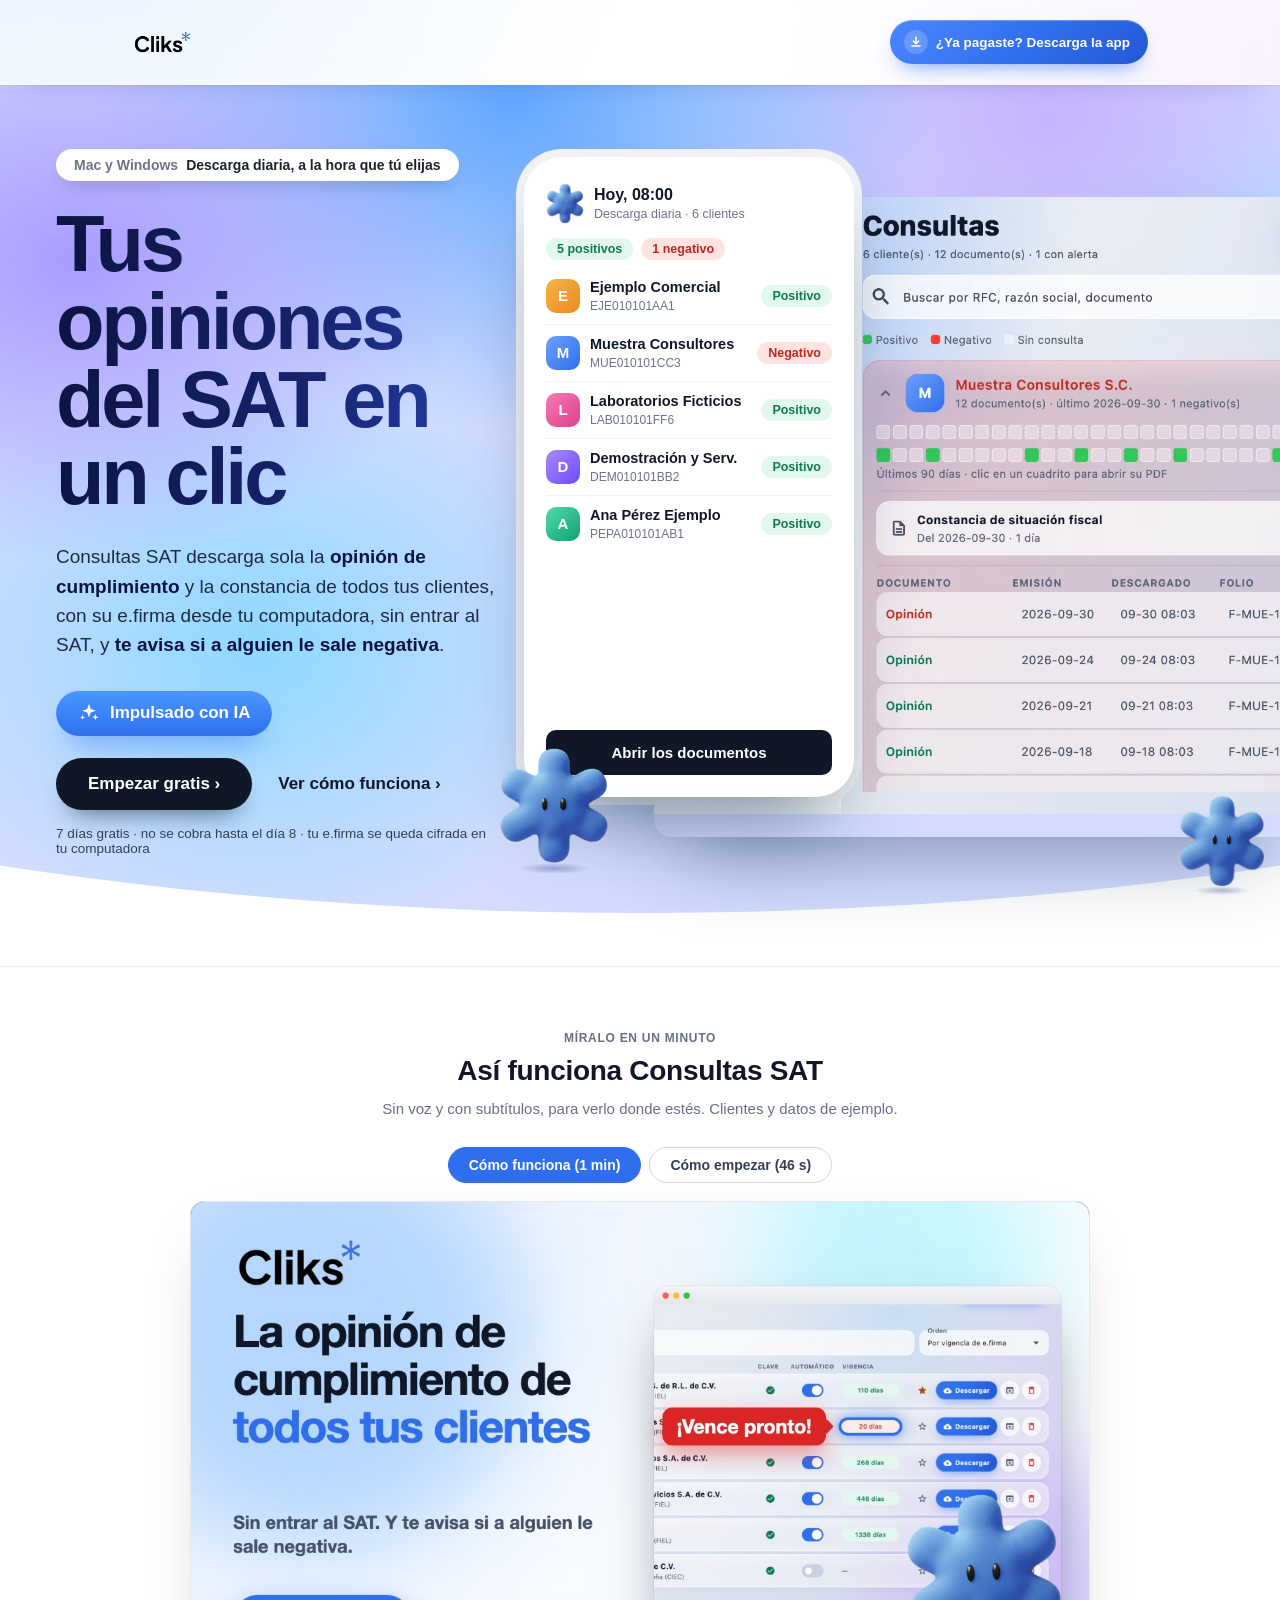
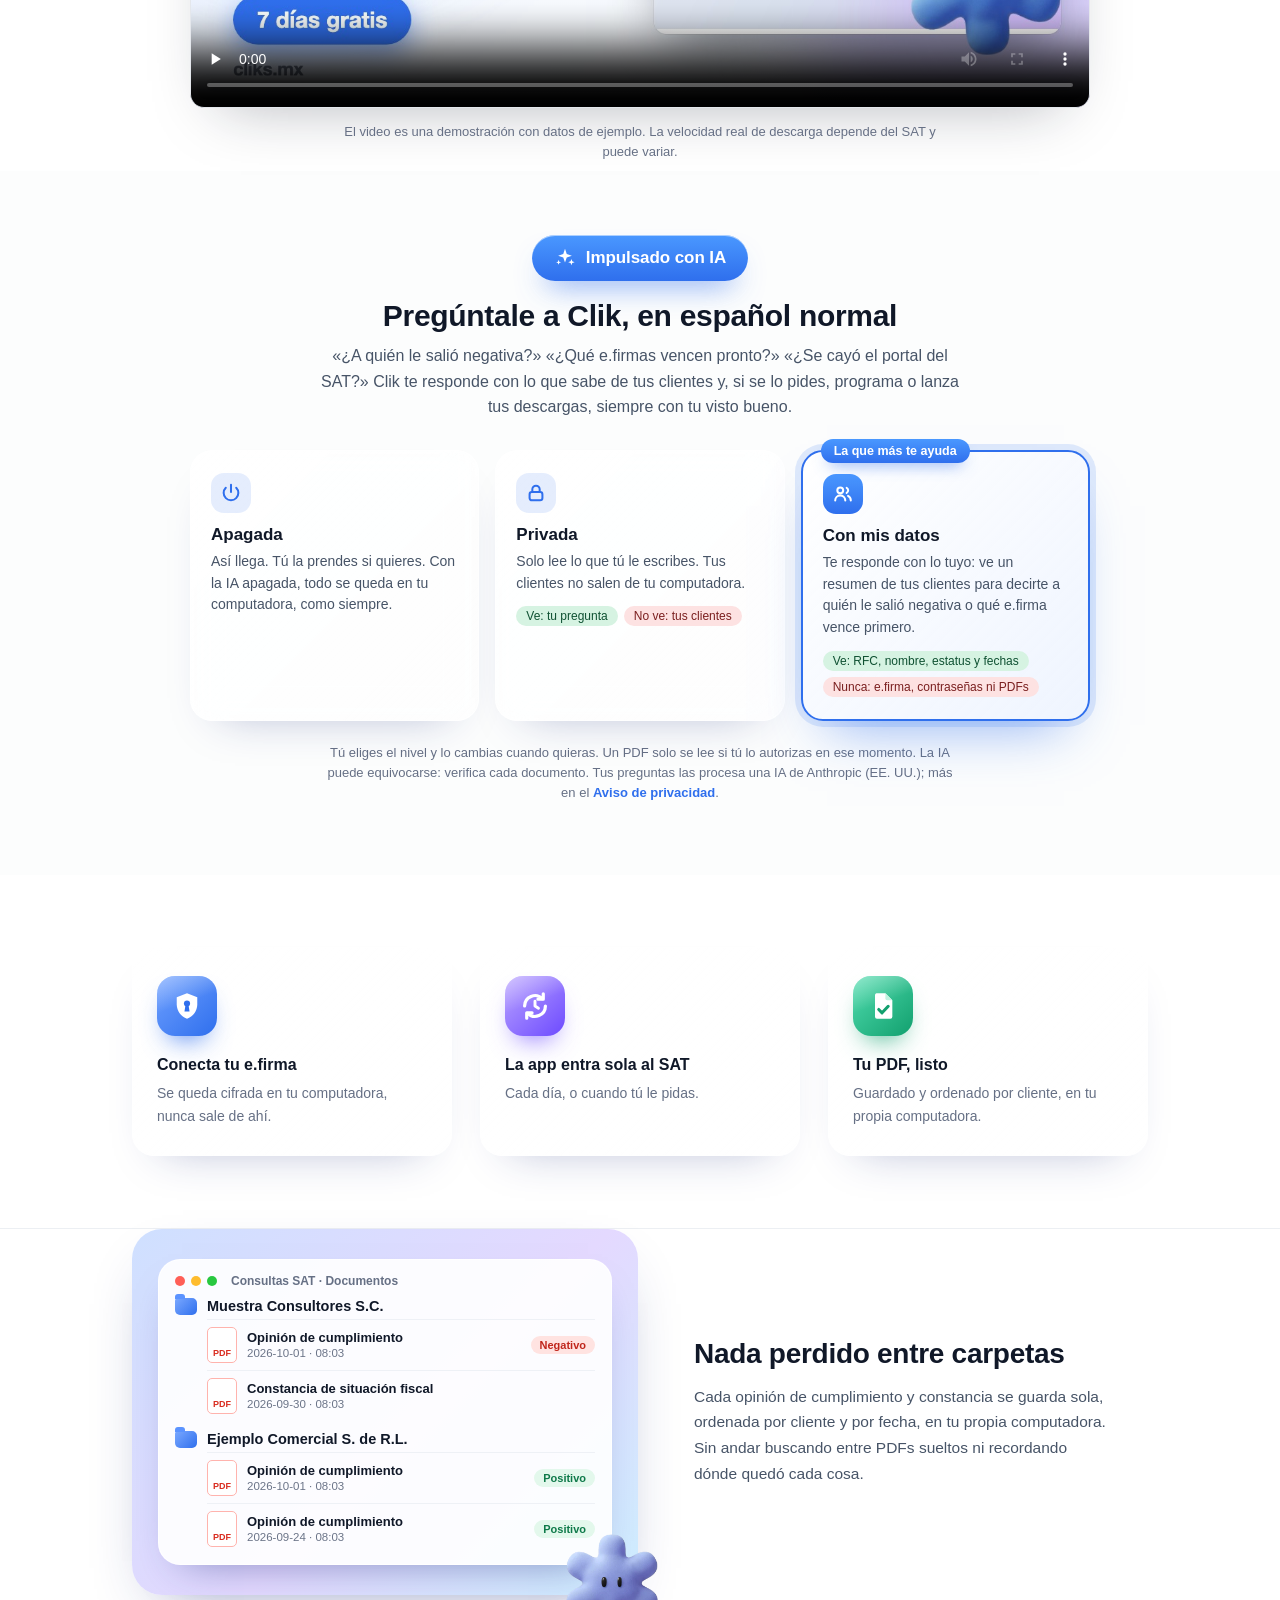
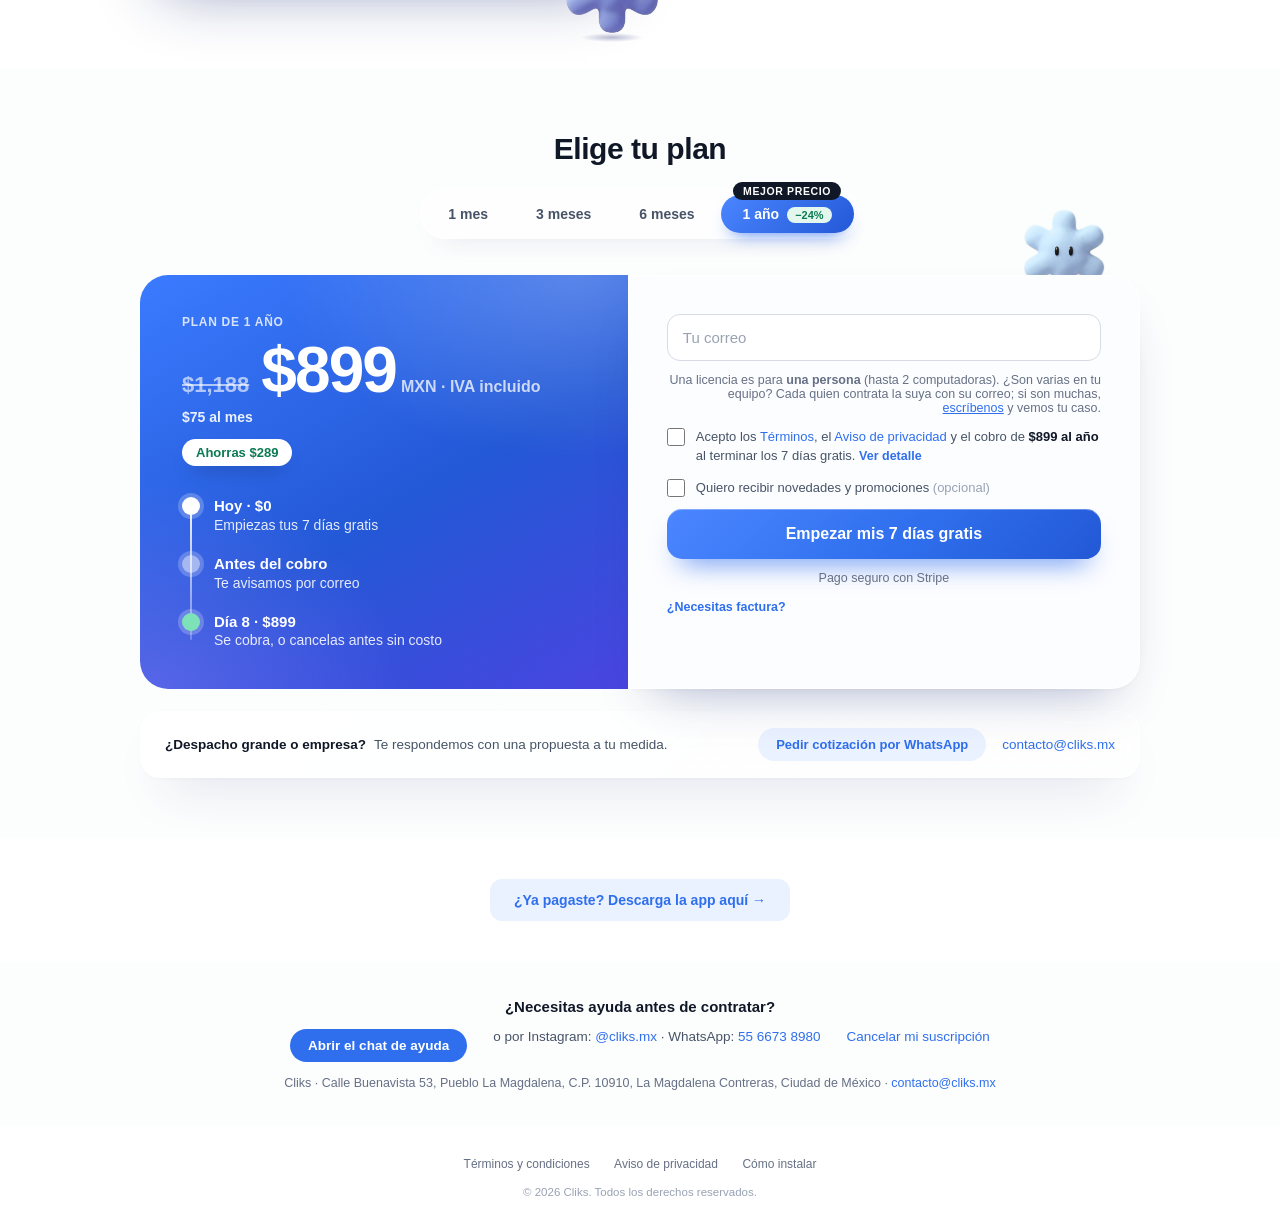
==== commit 03047a20: "Soporte por Instagram además de WhatsApp Co-Authored-By: Claude Sonnet 5.5 <noreply@anthropic.com>" ====
--- a/index.html
+++ b/index.html
@@ -504,7 +504,7 @@
     <h3 style="font-size:15px; font-weight:700; margin:0 0 14px; color:#101828;">¿Necesitas ayuda antes de contratar?</h3>
     <div style="display:flex; gap:26px; justify-content:center; flex-wrap:wrap; font-size:13.5px; color:#475467;">
       <span><button type="button" data-abrir-ayuda style="border:0; background:#2f6fed; color:#fff; font:700 13.5px -apple-system,BlinkMacSystemFont,'Segoe UI',Arial,sans-serif; padding:9px 18px; border-radius:999px; cursor:pointer;">Abrir el chat de ayuda</button></span>
-      <span>o por WhatsApp: <a href="https://wa.me/525566738980">55 6673 8980</a></span>
+      <span>o por Instagram: <a href="https://ig.me/m/cliks.mx" target="_blank" rel="noopener">@cliks.mx</a> · WhatsApp: <a href="https://wa.me/525566738980">55 6673 8980</a></span>
       <span><a href="https://billing.stripe.com/p/login/5kQcMY9Lz4Mz1Cs0IoefC00" target="_blank" rel="noopener">Cancelar mi suscripción</a></span>
     </div>
     <p id="domicilio" style="font-size:12.5px; color:#667085; margin:14px 0 0;">Cliks · Calle Buenavista 53, Pueblo La Magdalena, C.P. 10910, La Magdalena Contreras, Ciudad de México · <a href="mailto:contacto@cliks.mx">contacto@cliks.mx</a></p>
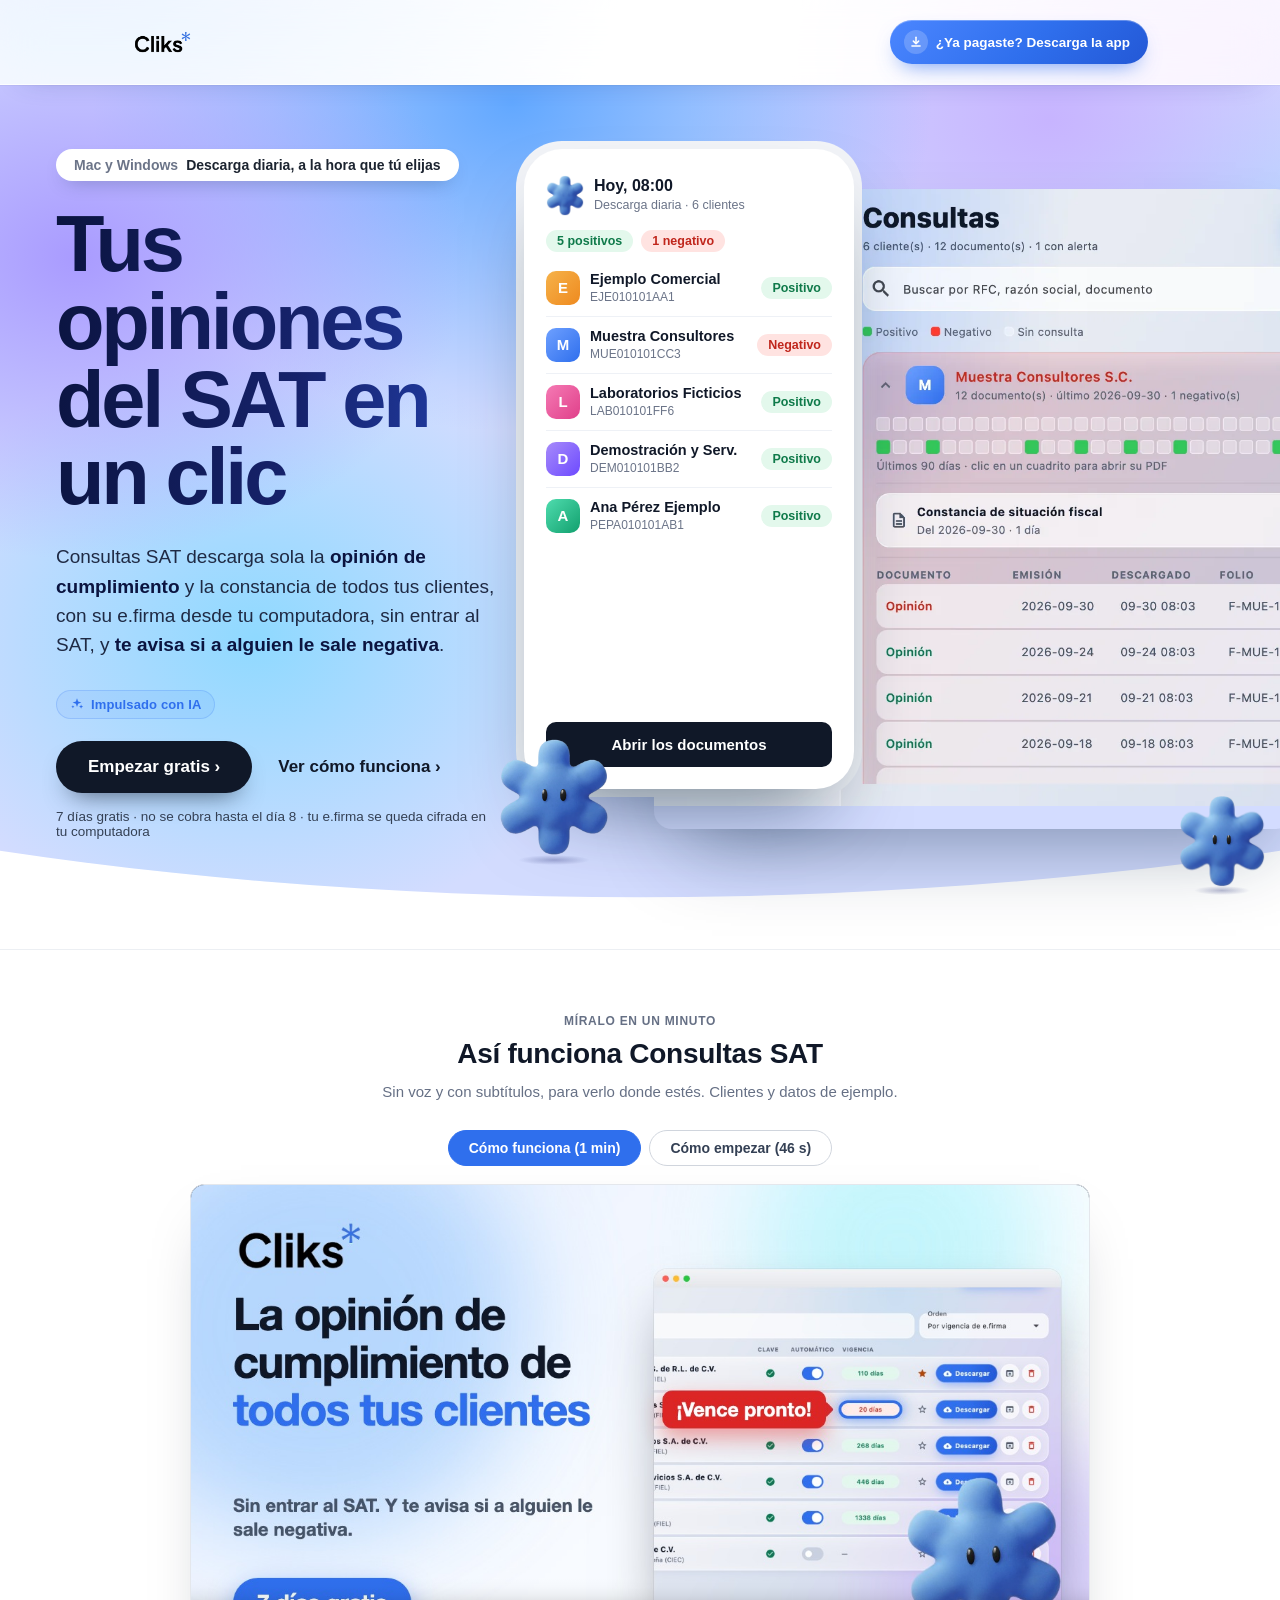
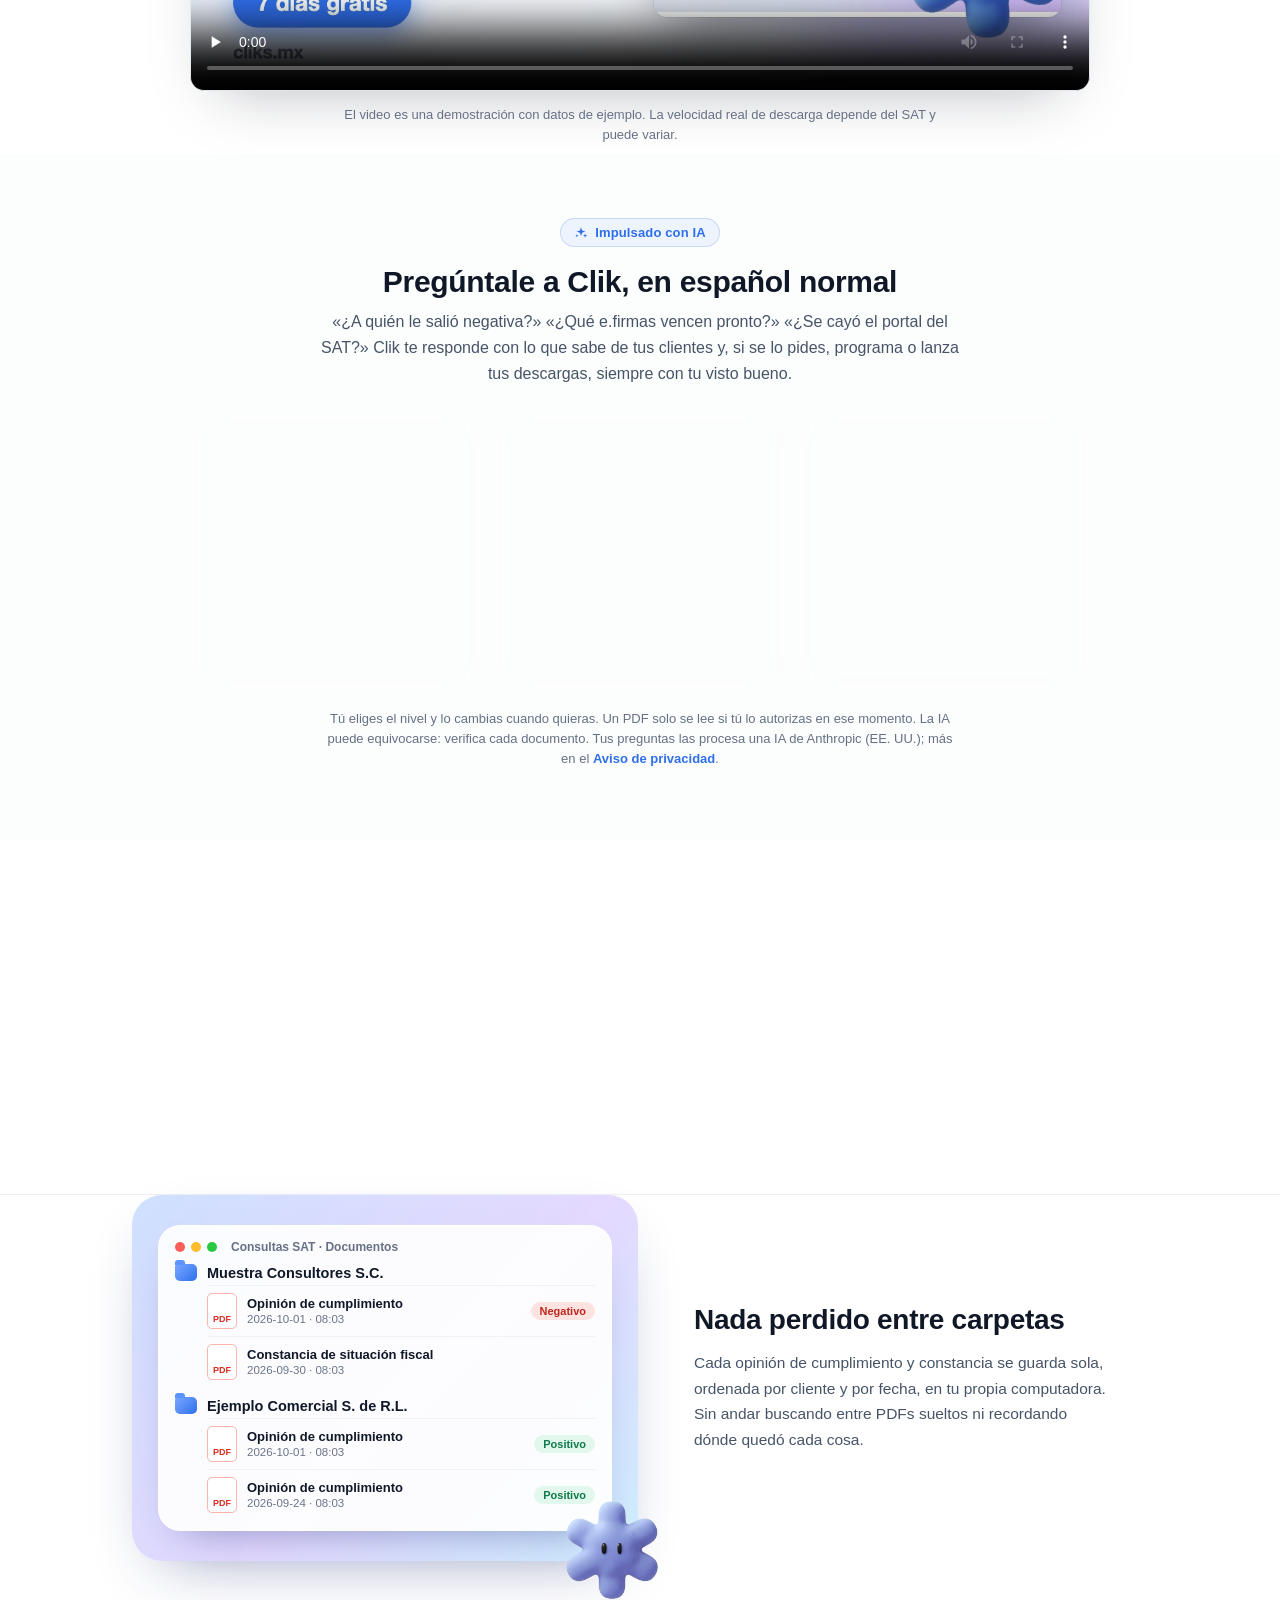
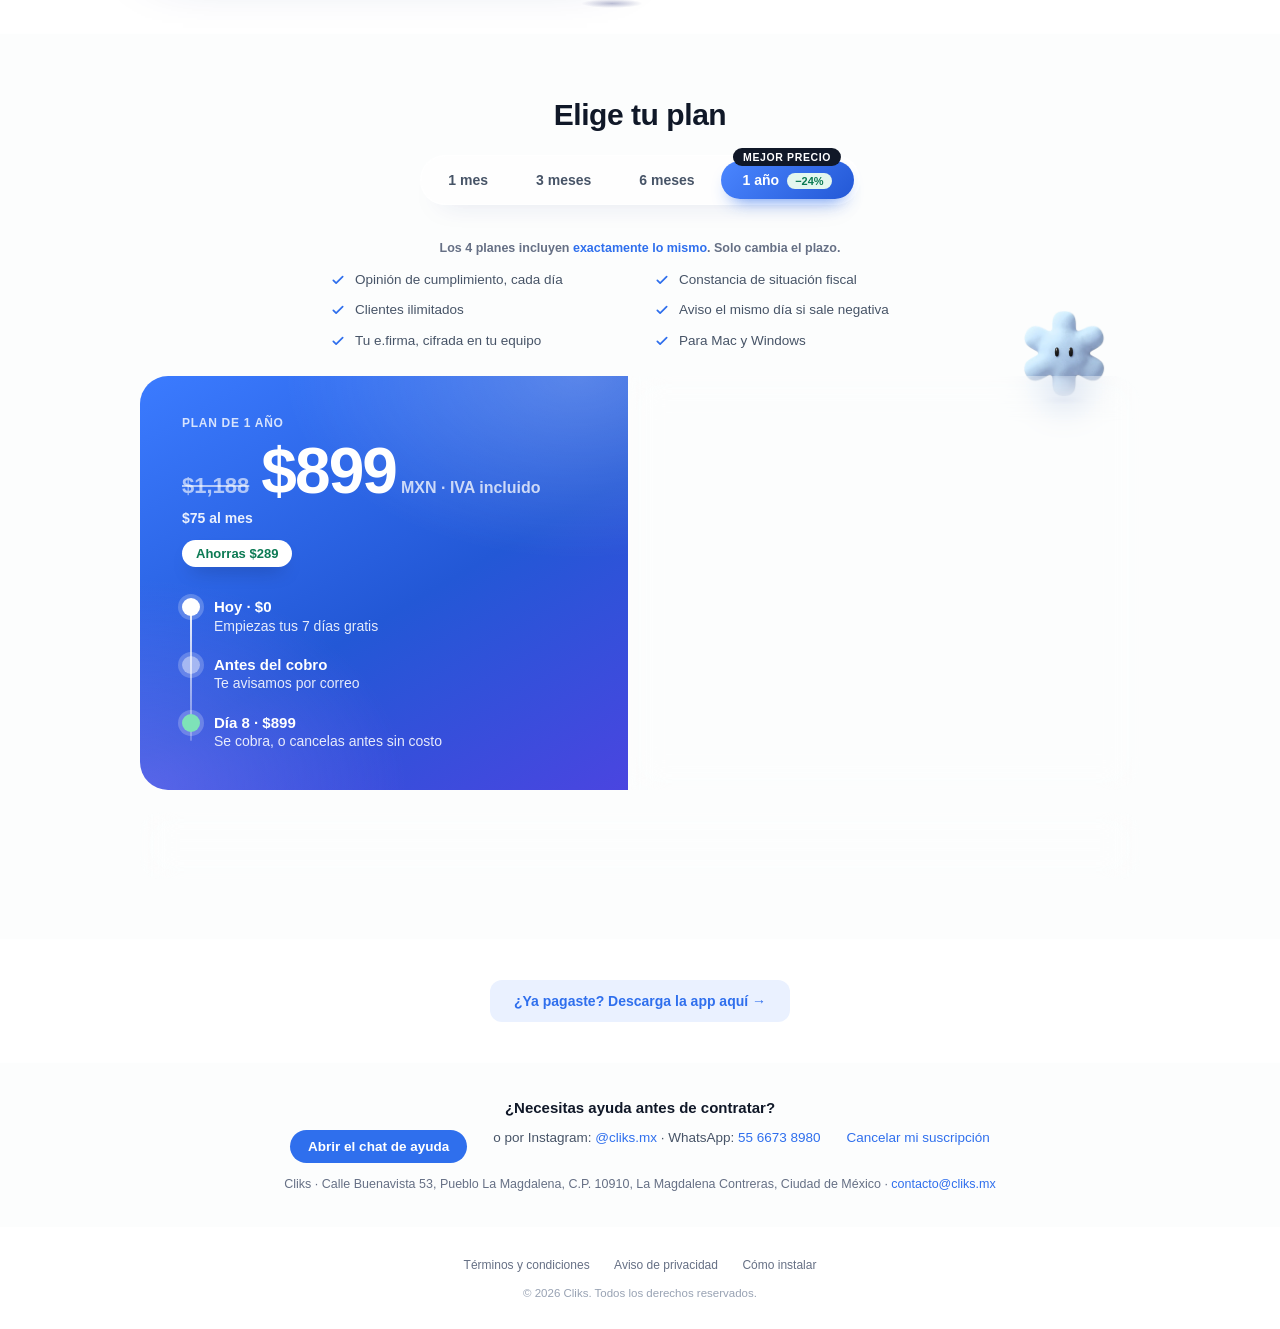
==== commit 82493d8c: "Precios: lista de beneficios y botón de IA más limpio - Bloque 'Qué incluye' (6 beneficios, mismos e" ====
--- a/index.html
+++ b/index.html
@@ -187,9 +187,9 @@
   .h4-texto { flex: 1; min-width: 0; }
   .h4-pill { display: inline-flex; align-items: center; gap: 8px; background: #fff; border-radius: 999px; padding: 8px 18px; font-size: 14px; font-weight: 600; color: #1c2430; box-shadow: 0 8px 20px -10px rgba(10,37,64,.4); margin-bottom: 24px; }
   .h4-pill span { color: #6b7488; }
-  .h4-ia { display: inline-flex; align-items: center; gap: 10px; margin: 0 0 22px; padding: 12px 22px; border-radius: 999px; background: linear-gradient(180deg, #4a98ff, #2f6fed); color: #fff; font-size: 17px; font-weight: 700; letter-spacing: -0.005em; box-shadow: 0 16px 30px -14px rgba(47,111,237,.75), inset 0 1px 0 rgba(255,255,255,.55); transition: transform .15s ease; }
-  .h4-ia:hover { transform: translateY(-1px); }
-  .h4-ia svg { flex: none; }
+  .h4-ia { display: inline-flex; align-items: center; gap: 7px; margin: 0 0 22px; padding: 6px 13px; border-radius: 999px; background: rgba(47,111,237,.07); color: #2f6fed; font-size: 13px; font-weight: 600; letter-spacing: .01em; border: 1px solid rgba(47,111,237,.2); box-shadow: none; transition: background .15s ease; }
+  .h4-ia:hover { background: rgba(47,111,237,.13); }
+  .h4-ia svg { flex: none; width: 14px; height: 14px; fill: currentColor; }
   .ia-niveles { display: grid; grid-template-columns: repeat(3, minmax(0, 1fr)); gap: 16px; max-width: 900px; margin: 30px auto 0; text-align: left; align-items: stretch; }
   .ia-nivel { position: relative; border: 1px solid rgba(255,255,255,.9); border-radius: 22px; padding: 22px 20px; background: linear-gradient(135deg, rgba(255,255,255,.82), rgba(255,255,255,.55)); -webkit-backdrop-filter: blur(16px); backdrop-filter: blur(16px); box-shadow: 0 22px 44px -30px rgba(26,42,122,.35); }
   .ia-nivel h3 { font-size: 17px; font-weight: 800; margin: 12px 0 6px; color: #101828; }
@@ -435,6 +435,27 @@
       <!-- Los cuatro plazos se dibujan con JS desde PLANES. -->
     </div>
 
+    <style>
+      .pc-incluye { max-width:620px; margin:14px auto 26px; }
+      .pc-incluye-tit { font-size:12.5px; font-weight:600; color:#667085; margin:0 0 16px; text-align:center; }
+      .pc-incluye-tit span { color:#2f6fed; font-weight:700; }
+      .pc-lista { list-style:none; margin:0; padding:0; display:grid; grid-template-columns:1fr 1fr; gap:12px 28px; }
+      .pc-lista li { display:flex; align-items:center; gap:9px; font-size:13.5px; line-height:1.35; color:#475467; }
+      .pc-lista li svg { flex:none; }
+      @media (max-width:640px) { .pc-lista { grid-template-columns:1fr; gap:10px; } }
+    </style>
+    <div class="pc-incluye">
+      <p class="pc-incluye-tit">Los 4 planes incluyen <span>exactamente lo mismo</span>. Solo cambia el plazo.</p>
+      <ul class="pc-lista">
+        <li><svg width="16" height="16" viewBox="0 0 24 24" fill="none"><path d="M5 12.5l4.2 4.2L19 7" stroke="#2f6fed" stroke-width="2.6" stroke-linecap="round" stroke-linejoin="round"/></svg>Opinión de cumplimiento, cada día</li>
+        <li><svg width="16" height="16" viewBox="0 0 24 24" fill="none"><path d="M5 12.5l4.2 4.2L19 7" stroke="#2f6fed" stroke-width="2.6" stroke-linecap="round" stroke-linejoin="round"/></svg>Constancia de situación fiscal</li>
+        <li><svg width="16" height="16" viewBox="0 0 24 24" fill="none"><path d="M5 12.5l4.2 4.2L19 7" stroke="#2f6fed" stroke-width="2.6" stroke-linecap="round" stroke-linejoin="round"/></svg>Clientes ilimitados</li>
+        <li><svg width="16" height="16" viewBox="0 0 24 24" fill="none"><path d="M5 12.5l4.2 4.2L19 7" stroke="#2f6fed" stroke-width="2.6" stroke-linecap="round" stroke-linejoin="round"/></svg>Aviso el mismo día si sale negativa</li>
+        <li><svg width="16" height="16" viewBox="0 0 24 24" fill="none"><path d="M5 12.5l4.2 4.2L19 7" stroke="#2f6fed" stroke-width="2.6" stroke-linecap="round" stroke-linejoin="round"/></svg>Tu e.firma, cifrada en tu equipo</li>
+        <li><svg width="16" height="16" viewBox="0 0 24 24" fill="none"><path d="M5 12.5l4.2 4.2L19 7" stroke="#2f6fed" stroke-width="2.6" stroke-linecap="round" stroke-linejoin="round"/></svg>Para Mac y Windows</li>
+      </ul>
+    </div>
+
     <div class="pc-compra">
       <span class="pc-cm" id="pc-cm" aria-hidden="true">
         <span class="pc-cm-sombra"></span>
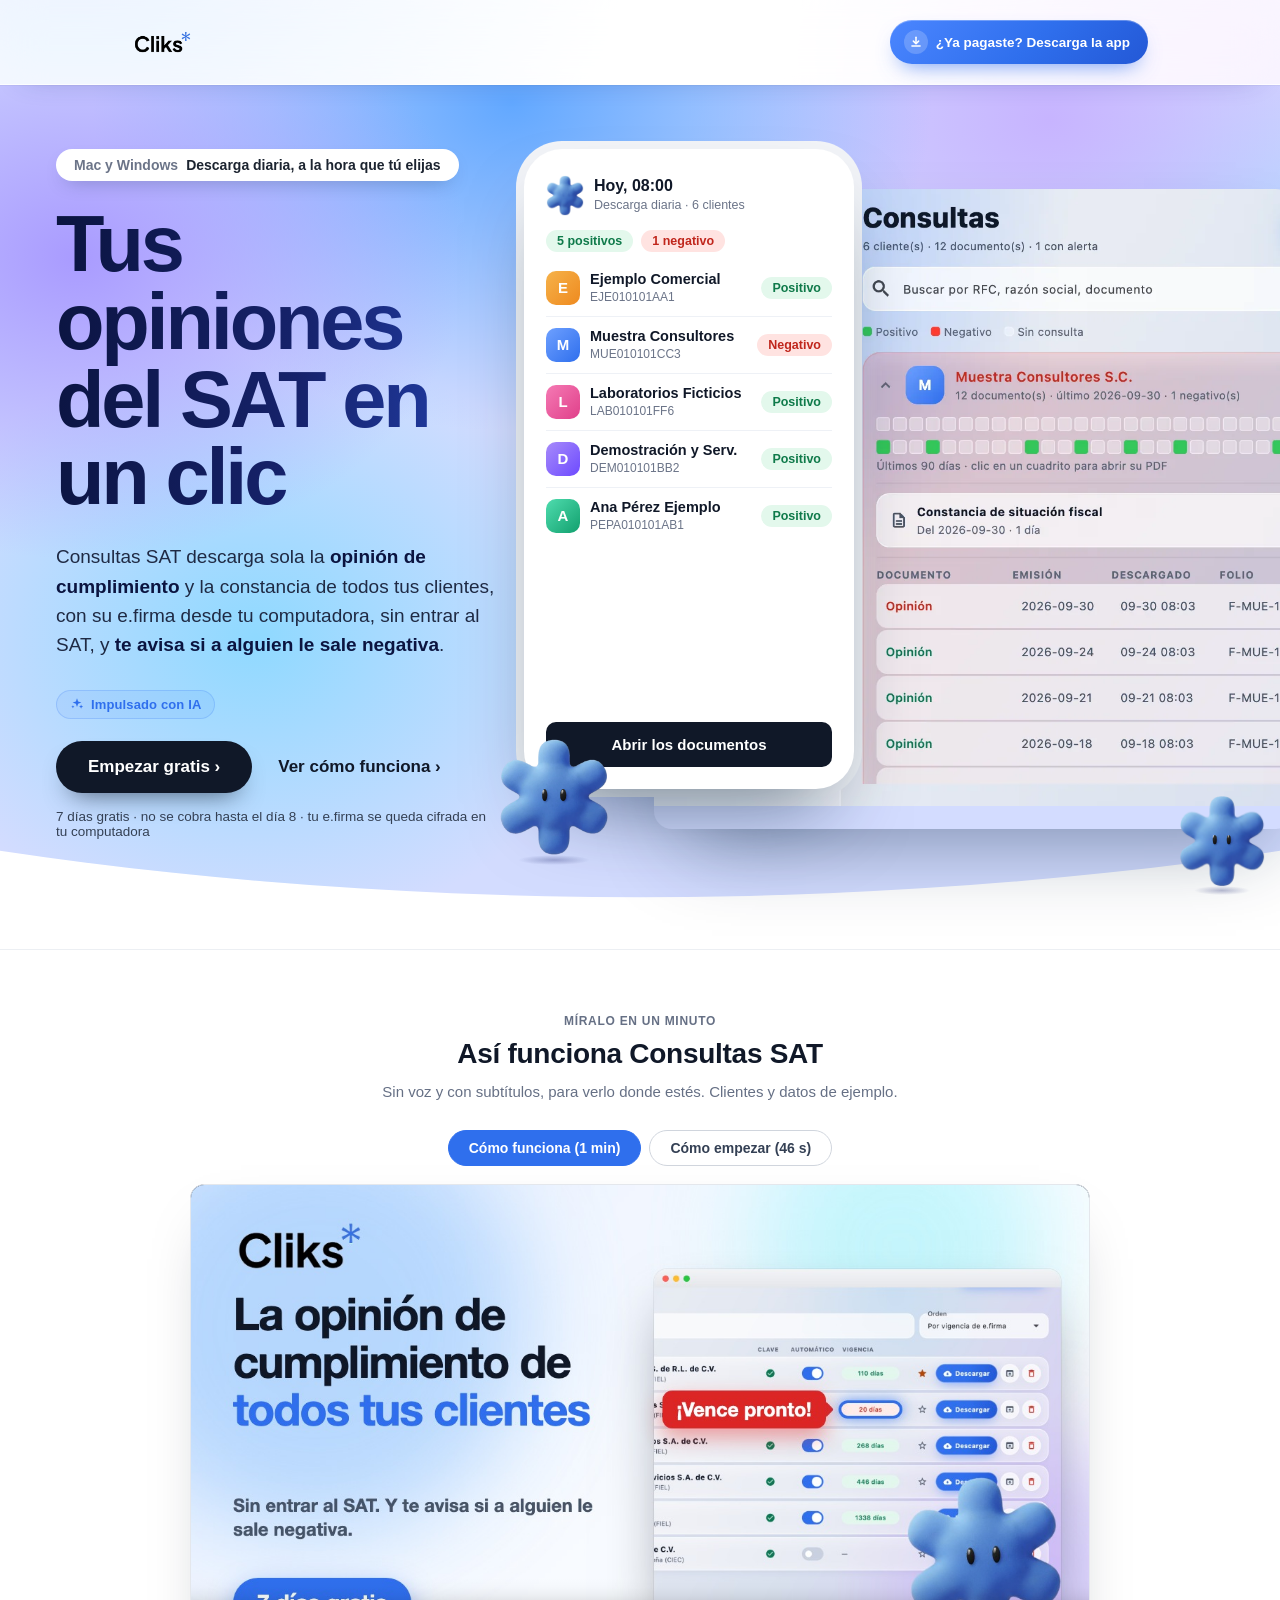
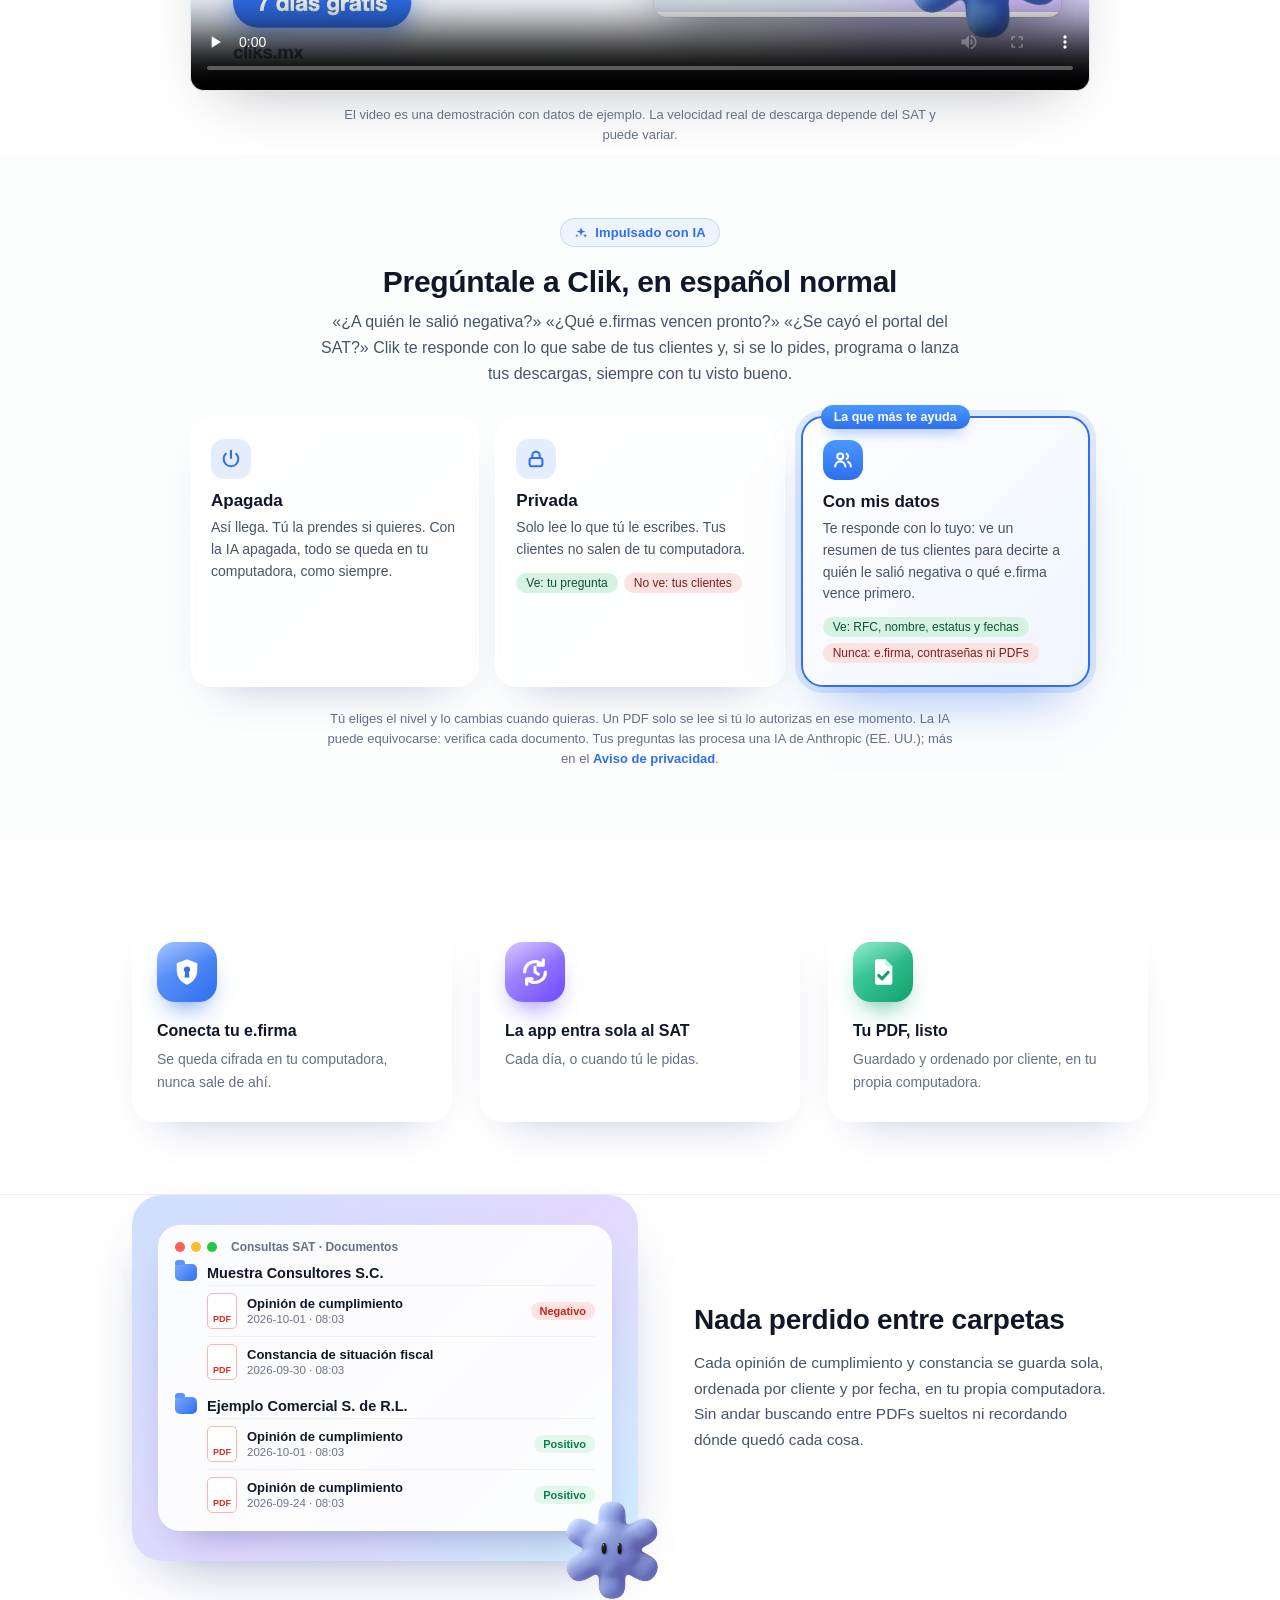
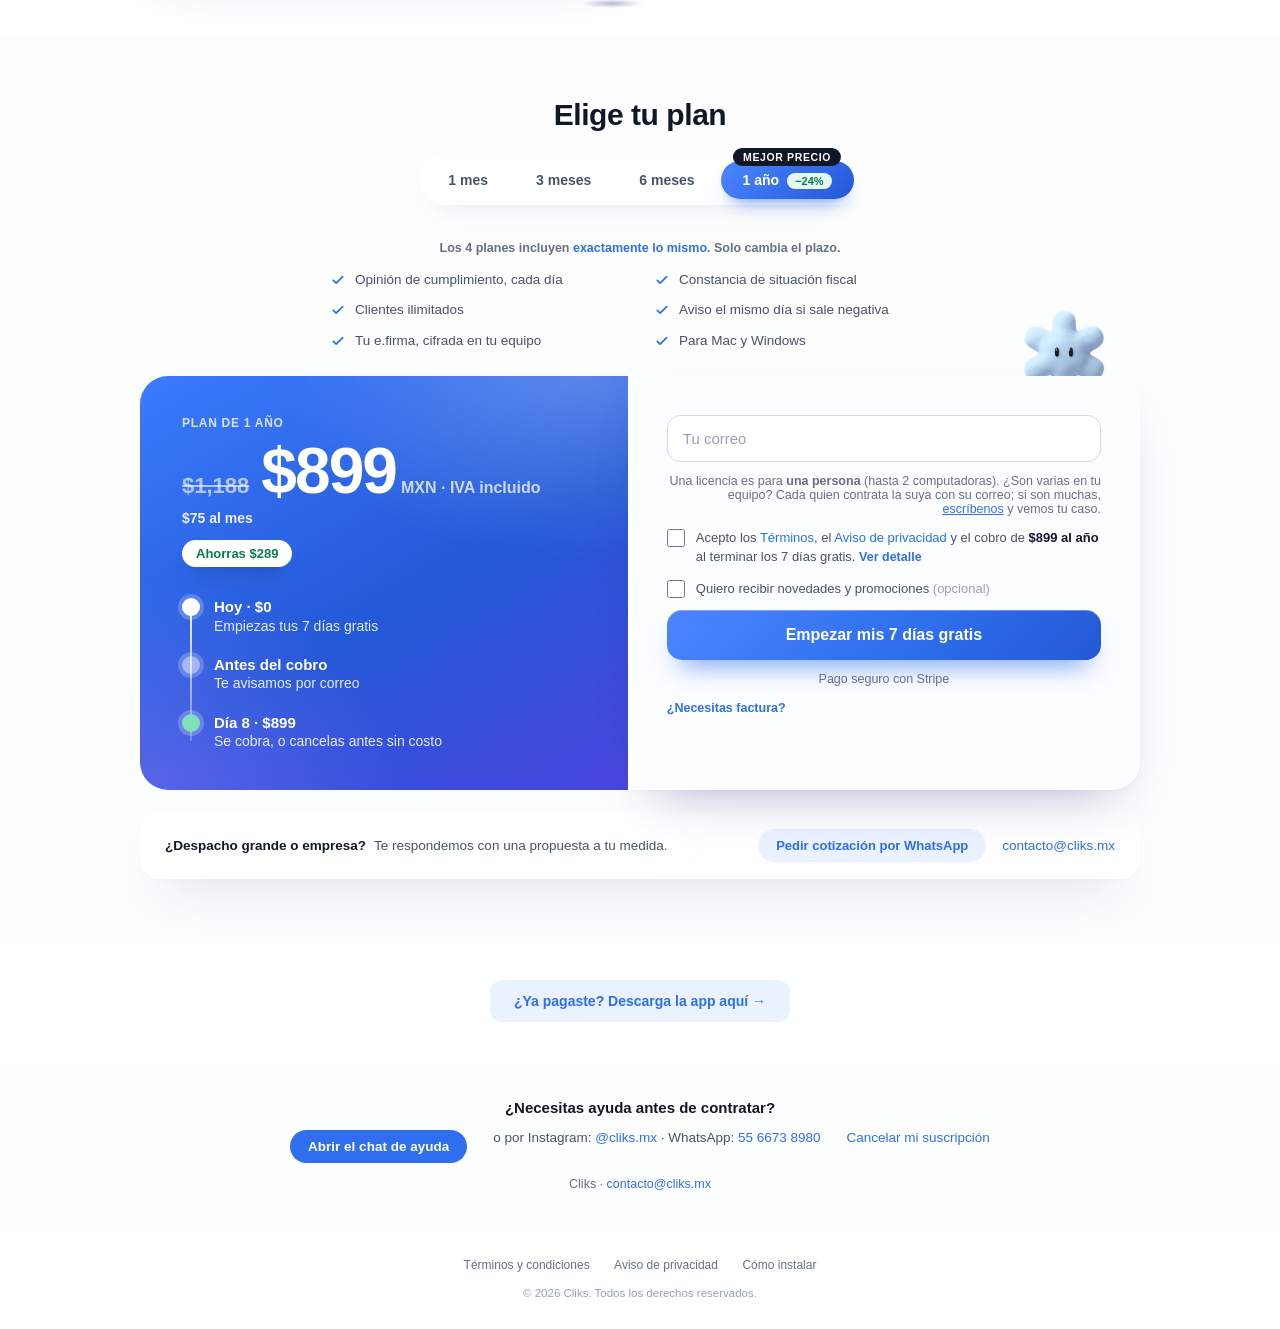
==== commit 468332dd: "Quitar la dirección física del sitio (temporal, se pondrá otra) Se elimina el domicilio de Calle Bue" ====
--- a/index.html
+++ b/index.html
@@ -528,7 +528,7 @@
       <span>o por Instagram: <a href="https://ig.me/m/cliks.mx" target="_blank" rel="noopener">@cliks.mx</a> · WhatsApp: <a href="https://wa.me/525566738980">55 6673 8980</a></span>
       <span><a href="https://billing.stripe.com/p/login/5kQcMY9Lz4Mz1Cs0IoefC00" target="_blank" rel="noopener">Cancelar mi suscripción</a></span>
     </div>
-    <p id="domicilio" style="font-size:12.5px; color:#667085; margin:14px 0 0;">Cliks · Calle Buenavista 53, Pueblo La Magdalena, C.P. 10910, La Magdalena Contreras, Ciudad de México · <a href="mailto:contacto@cliks.mx">contacto@cliks.mx</a></p>
+    <p id="domicilio" style="font-size:12.5px; color:#667085; margin:14px 0 0;">Cliks · <a href="mailto:contacto@cliks.mx">contacto@cliks.mx</a></p>
   </div>
 </section>
 
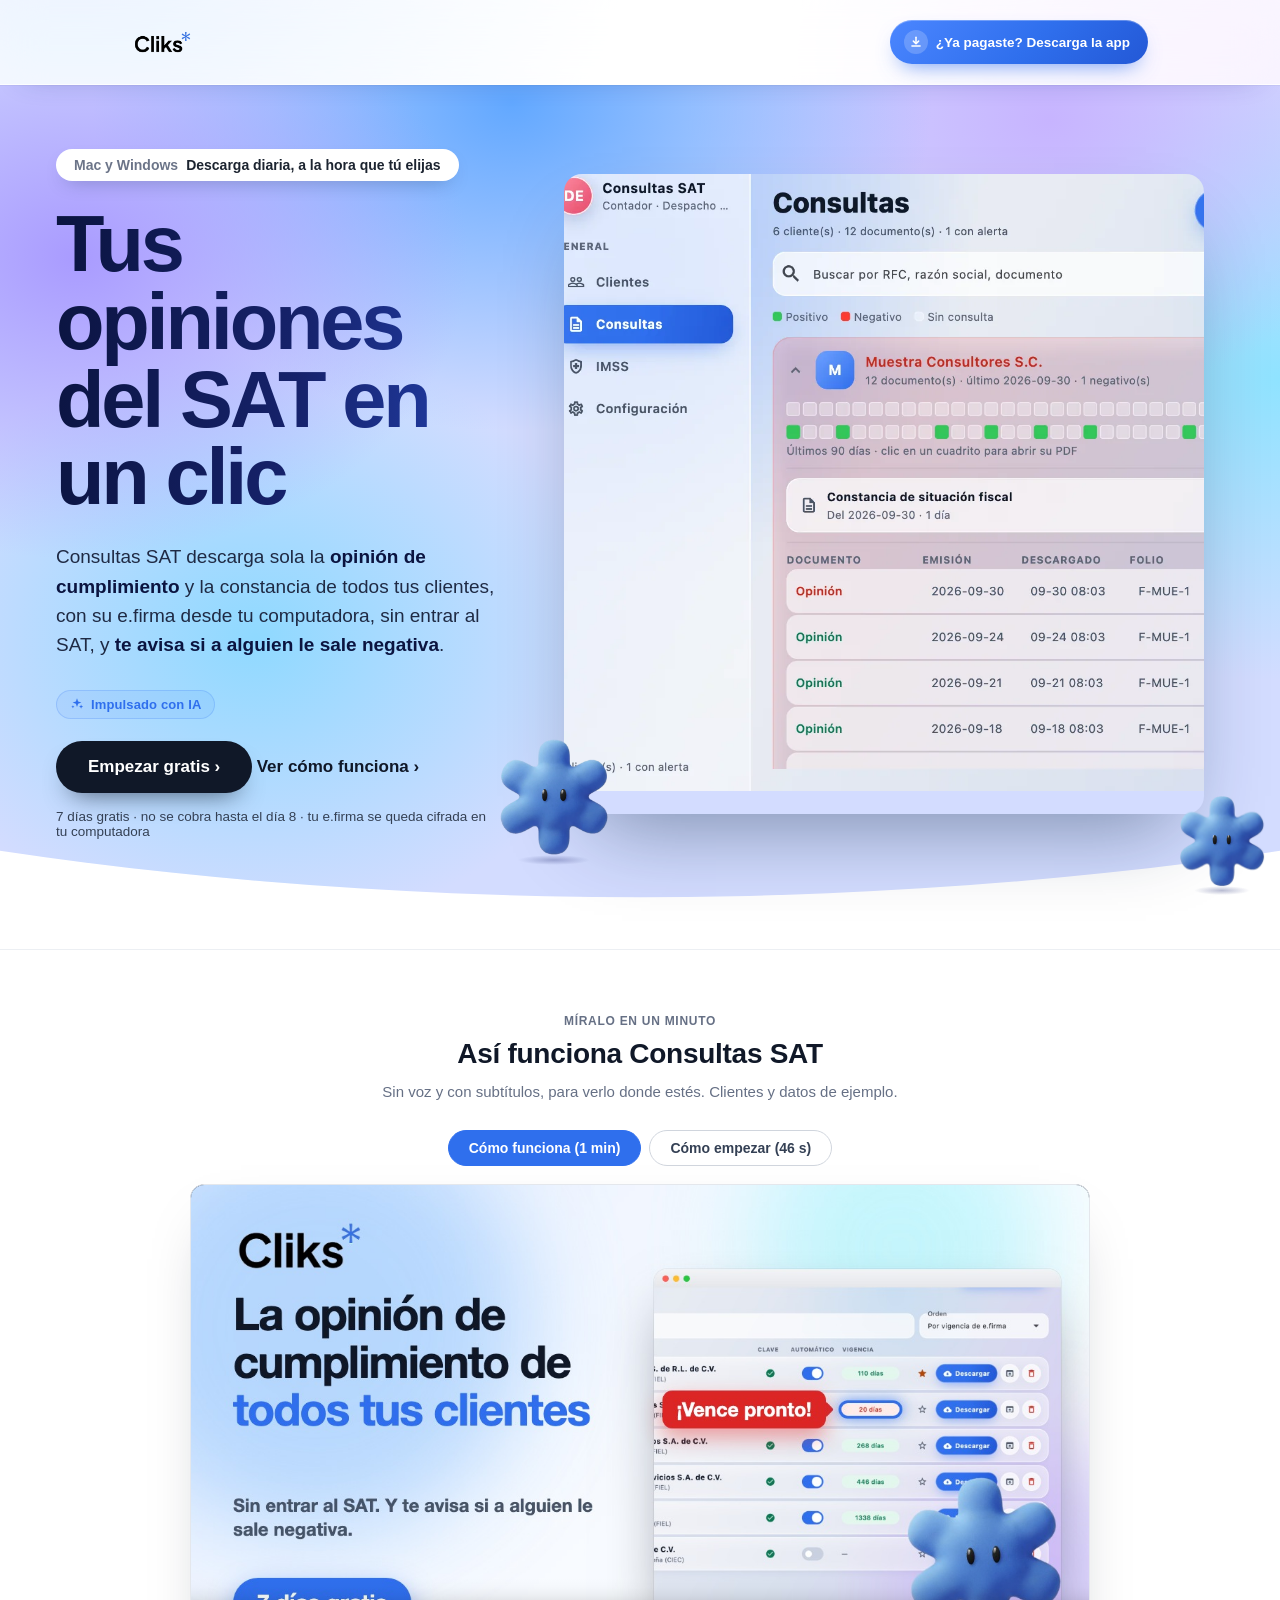
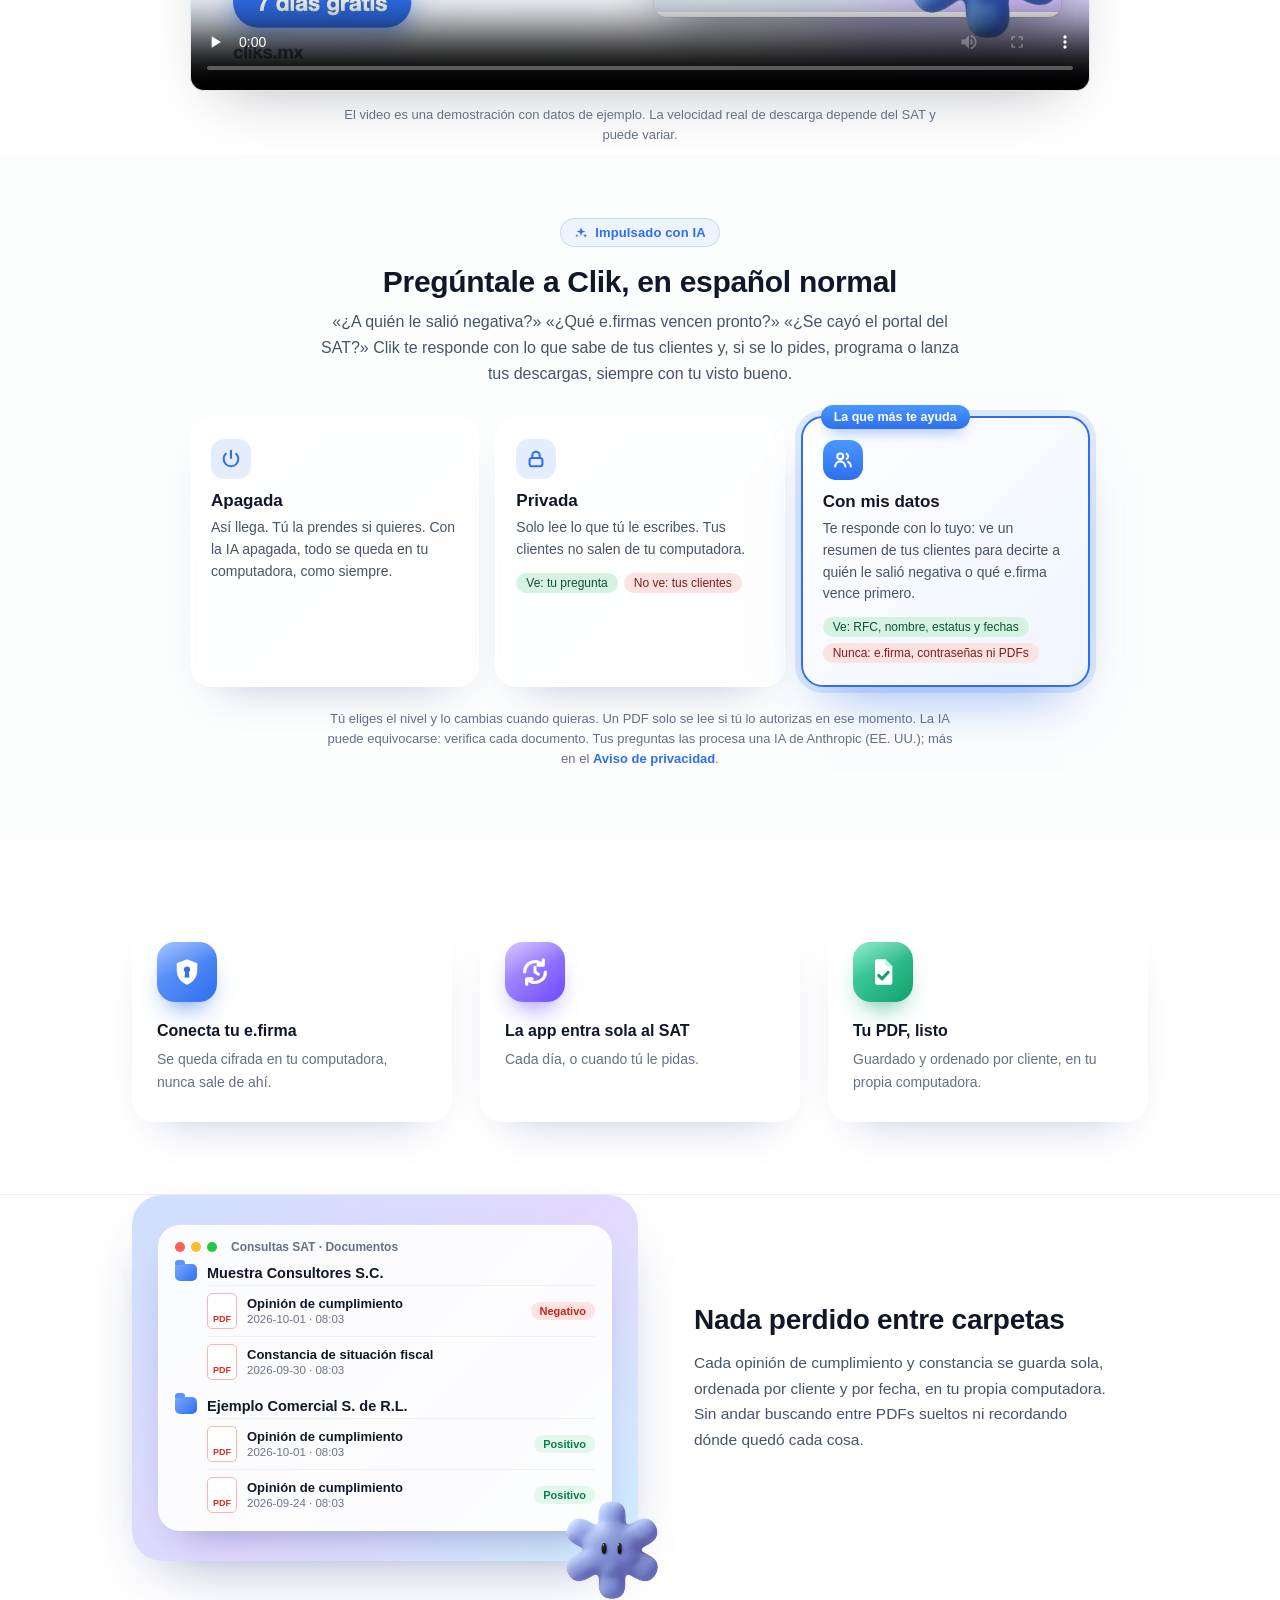
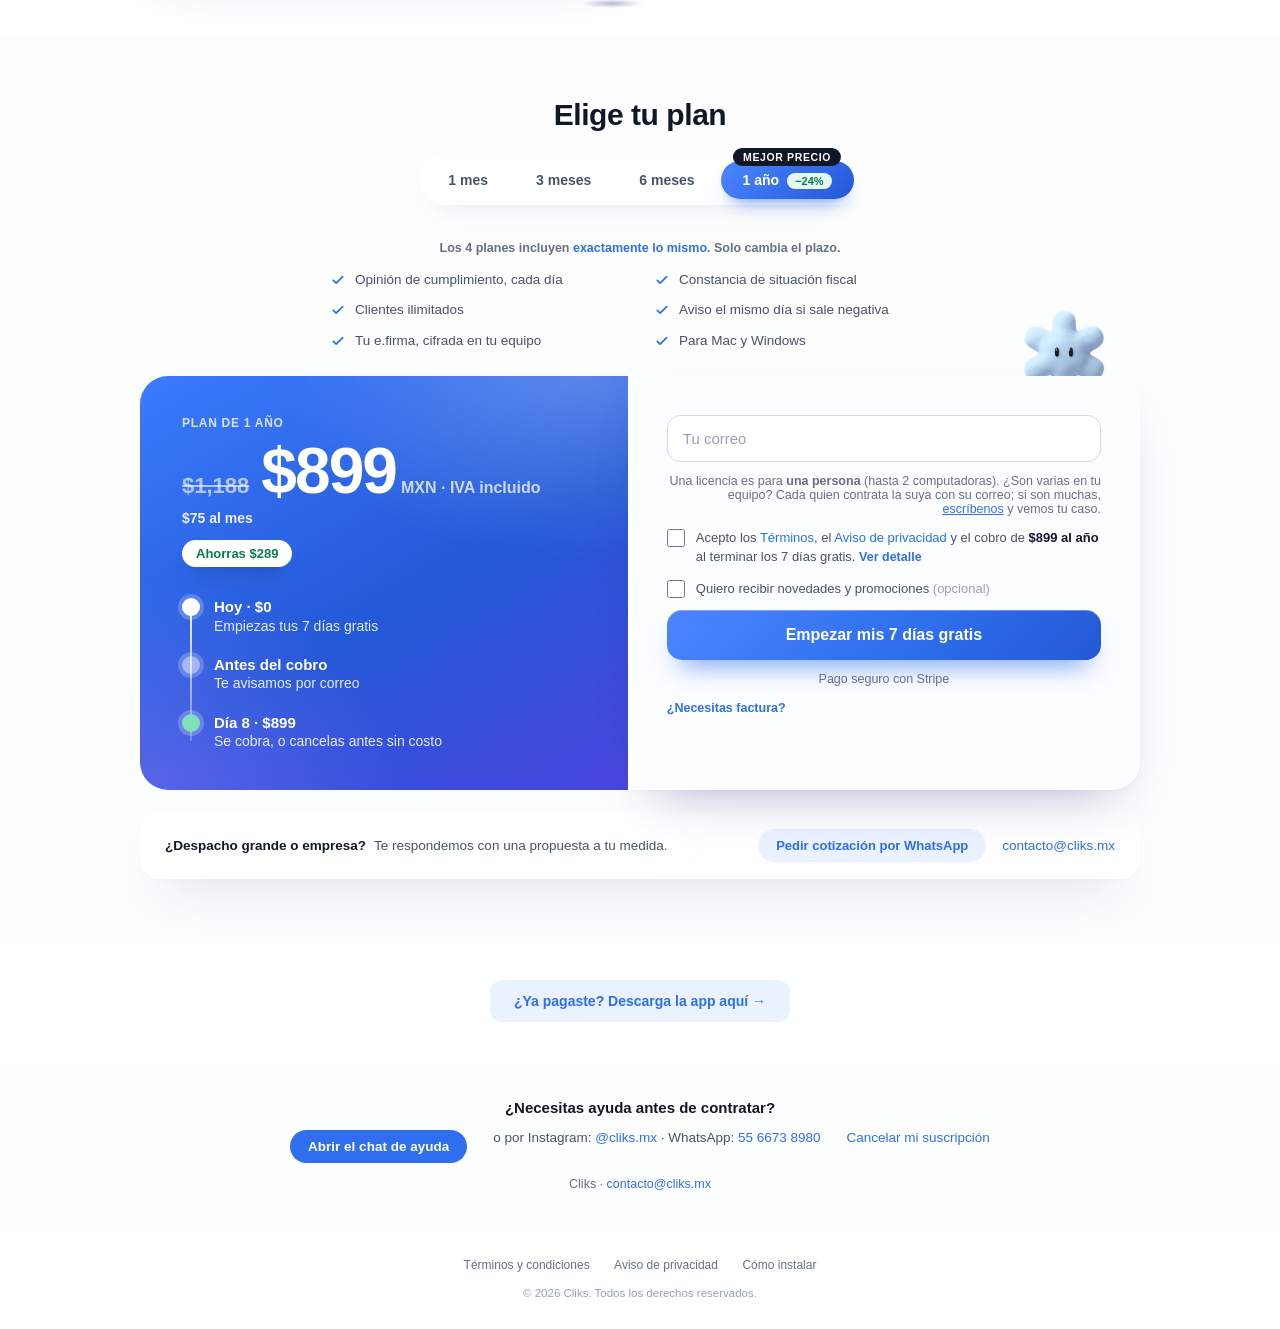
==== commit 1c491c79: "Portada: quitar el dibujo del celular (la app de celular aún no está en las tiendas) Co-Authored-By:" ====
--- a/index.html
+++ b/index.html
@@ -172,7 +172,7 @@
   }
 
 
-  /* Portada: aurora de color, título grande y el resumen de la descarga del día (el celular) sobre la pantalla de la app.
+  /* Portada: aurora de color, título grande y la pantalla de la app.
      El dibujo de la derecha se arma a su tamaño de diseño (700 x 690) y se escala con --k según el ancho de la ventana. */
   .h4 { position: relative; overflow: hidden; background: #fff; }
   .h4-aurora { position: absolute; left: 0; right: 0; top: 0; height: 100%;
@@ -216,29 +216,14 @@
     background: linear-gradient(95deg, #0b1440 0%, #16226b 55%, #2342b0 100%); -webkit-background-clip: text; background-clip: text; -webkit-text-fill-color: transparent; }
   .h4-p { font-size: 19px; line-height: 1.55; color: #1f2a44; margin: 0 0 30px; max-width: 470px; }
   .h4-p strong { color: #0b1440; }
-  .h4-botones { display: flex; align-items: center; gap: 26px; flex-wrap: wrap; }
   .h4-cta { display: inline-block; padding: 16px 32px; border-radius: 999px; background: #101828; color: #fff; font-size: 17px; font-weight: 700; box-shadow: 0 14px 26px -14px rgba(16,24,40,.7); transition: transform .15s ease; }
   .h4-cta:hover { transform: translateY(-1px); }
   .h4-enlace { font-size: 17px; font-weight: 700; color: #101828; }
   .h4-nota { font-size: 13.5px; color: #344054; margin: 16px 0 0; }
   .h4-visual { --k: 1; position: relative; flex: none; width: calc(700px * var(--k)); height: calc(690px * var(--k)); }
   .h4-escala { position: absolute; left: 0; top: 0; width: 700px; height: 690px; transform: scale(var(--k)); transform-origin: 0 0; }
-  .h4-fondo { position: absolute; left: 130px; top: 40px; width: 640px; height: 640px; border-radius: 18px; overflow: hidden; box-shadow: 0 40px 80px -30px rgba(10,37,64,.45); }
+  .h4-fondo { position: absolute; left: 40px; top: 25px; width: 640px; height: 640px; border-radius: 18px; overflow: hidden; box-shadow: 0 40px 80px -30px rgba(10,37,64,.45); }
   .h4-fondo img { display: block; width: 1100px; max-width: none; height: auto; margin-left: -26px; margin-top: -14px; }
-  .h4-tel { position: absolute; left: 0; top: 0; width: 330px; height: 640px; background: #fff; border-radius: 38px; padding: 26px 22px; box-shadow: 0 44px 80px -28px rgba(10,37,64,.55), 0 0 0 8px #f2f4f8; }
-  .h4-tel-cab { display: flex; align-items: center; gap: 10px; margin-bottom: 6px; }
-  .h4-tel-cab img { width: 38px; height: auto; display: block; }
-  .h4-tel-cab b { display: block; font-size: 16px; color: #101828; }
-  .h4-tel-cab small { font-size: 12.5px; color: #6b7488; }
-  .h4-chips { display: flex; gap: 8px; margin: 14px 0 8px; }
-  .h4-ch { display: inline-block; font-size: 12.5px; font-weight: 800; padding: 4px 11px; border-radius: 999px; }
-  .h4-ch.v { background: #e3f8ec; color: #0f7a4a; } .h4-ch.r { background: #ffe3e1; color: #c0261c; }
-  .h4-fila { display: flex; align-items: center; gap: 10px; padding: 11px 0; border-bottom: 1px solid #eef1f6; font-size: 14.5px; }
-  .h4-fila:last-of-type { border-bottom: 0; }
-  .h4-fila .a { width: 34px; height: 34px; border-radius: 10px; color: #fff; font-weight: 800; display: flex; align-items: center; justify-content: center; flex: none; font-size: 15px; }
-  .h4-fila b { display: block; font-size: 14.5px; color: #101828; line-height: 1.2; } .h4-fila small { color: #6b7488; font-size: 12px; }
-  .h4-fila .h4-ch { margin-left: auto; }
-  .h4-boton { position: absolute; left: 22px; right: 22px; bottom: 22px; background: #101828; color: #fff; border-radius: 10px; padding: 14px; text-align: center; font-weight: 700; font-size: 15px; }
   .h4-mascota { position: absolute; left: -26px; bottom: -22px; z-index: 3; }
   @media (max-width: 1239px) { .h4-visual { --k: .86; } .h4-cont { padding-left: 40px !important; padding-right: 40px !important; } }
   @media (max-width: 1060px) { .h4-visual { --k: .72; } .h4-cont { padding-left: 28px !important; padding-right: 28px !important; } }
@@ -247,10 +232,10 @@
     .h4-cont { flex-direction: column; align-items: stretch; gap: 36px; padding: 44px 24px 80px !important; }
     .h4 h1 { font-size: clamp(44px, 13vw, 64px); }
     .h4-visual { --k: 1; width: auto; height: auto; display: flex; justify-content: center; }
-    .h4-escala { position: relative; width: min(330px, 100%); height: 640px; transform: none; }
-    .h4-fondo { display: none; }
-    .h4-tel { width: 100%; }
-    .h4-mascota { left: -8px; }
+    .h4-escala { position: relative; width: 100%; max-width: 520px; height: auto; transform: none; }
+    .h4-fondo { position: relative; left: 0; top: 0; width: 100%; height: auto; aspect-ratio: 1; }
+    .h4-fondo img { width: 172%; margin-left: -4%; margin-top: -2%; }
+      .h4-mascota { left: -8px; }
   }
 
   /* «Nada perdido entre carpetas»: el dibujo de los documentos ordenados por cliente (antes era una foto). */
@@ -309,18 +294,6 @@
     <div class="h4-visual">
       <div class="h4-escala">
         <div class="h4-fondo" aria-hidden="true"><img src="imagenes/app-consultas.webp?v=2" width="1800" height="1032" alt=""></div>
-        <div class="h4-tel" role="img" aria-label="Ejemplo del resumen de la descarga diaria: seis clientes, cinco con opinión positiva y uno con opinión negativa">
-          <div class="h4-tel-cab" aria-hidden="true"><img src="imagenes/mascota-cuerpo.webp" alt="" width="38" height="40"><div><b>Hoy, 08:00</b><small>Descarga diaria · 6 clientes</small></div></div>
-          <div class="h4-chips" aria-hidden="true"><span class="h4-ch v">5 positivos</span><span class="h4-ch r">1 negativo</span></div>
-          <div aria-hidden="true">
-            <div class="h4-fila"><span class="a" style="background:linear-gradient(135deg,#f6b24a,#ee8a1f)">E</span><div><b>Ejemplo Comercial</b><small>EJE010101AA1</small></div><span class="h4-ch v">Positivo</span></div>
-            <div class="h4-fila"><span class="a" style="background:linear-gradient(135deg,#6ea0ff,#2f6fed)">M</span><div><b>Muestra Consultores</b><small>MUE010101CC3</small></div><span class="h4-ch r">Negativo</span></div>
-            <div class="h4-fila"><span class="a" style="background:linear-gradient(135deg,#f57ab4,#e0408a)">L</span><div><b>Laboratorios Ficticios</b><small>LAB010101FF6</small></div><span class="h4-ch v">Positivo</span></div>
-            <div class="h4-fila"><span class="a" style="background:linear-gradient(135deg,#a78bfa,#6d4aff)">D</span><div><b>Demostración y Serv.</b><small>DEM010101BB2</small></div><span class="h4-ch v">Positivo</span></div>
-            <div class="h4-fila"><span class="a" style="background:linear-gradient(135deg,#4fdcae,#12a06e)">A</span><div><b>Ana Pérez Ejemplo</b><small>PEPA010101AB1</small></div><span class="h4-ch v">Positivo</span></div>
-          </div>
-          <div class="h4-boton" aria-hidden="true">Abrir los documentos</div>
-        </div>
         <span class="cliks-mascota h4-mascota" data-tam="112"></span>
       </div>
     </div>
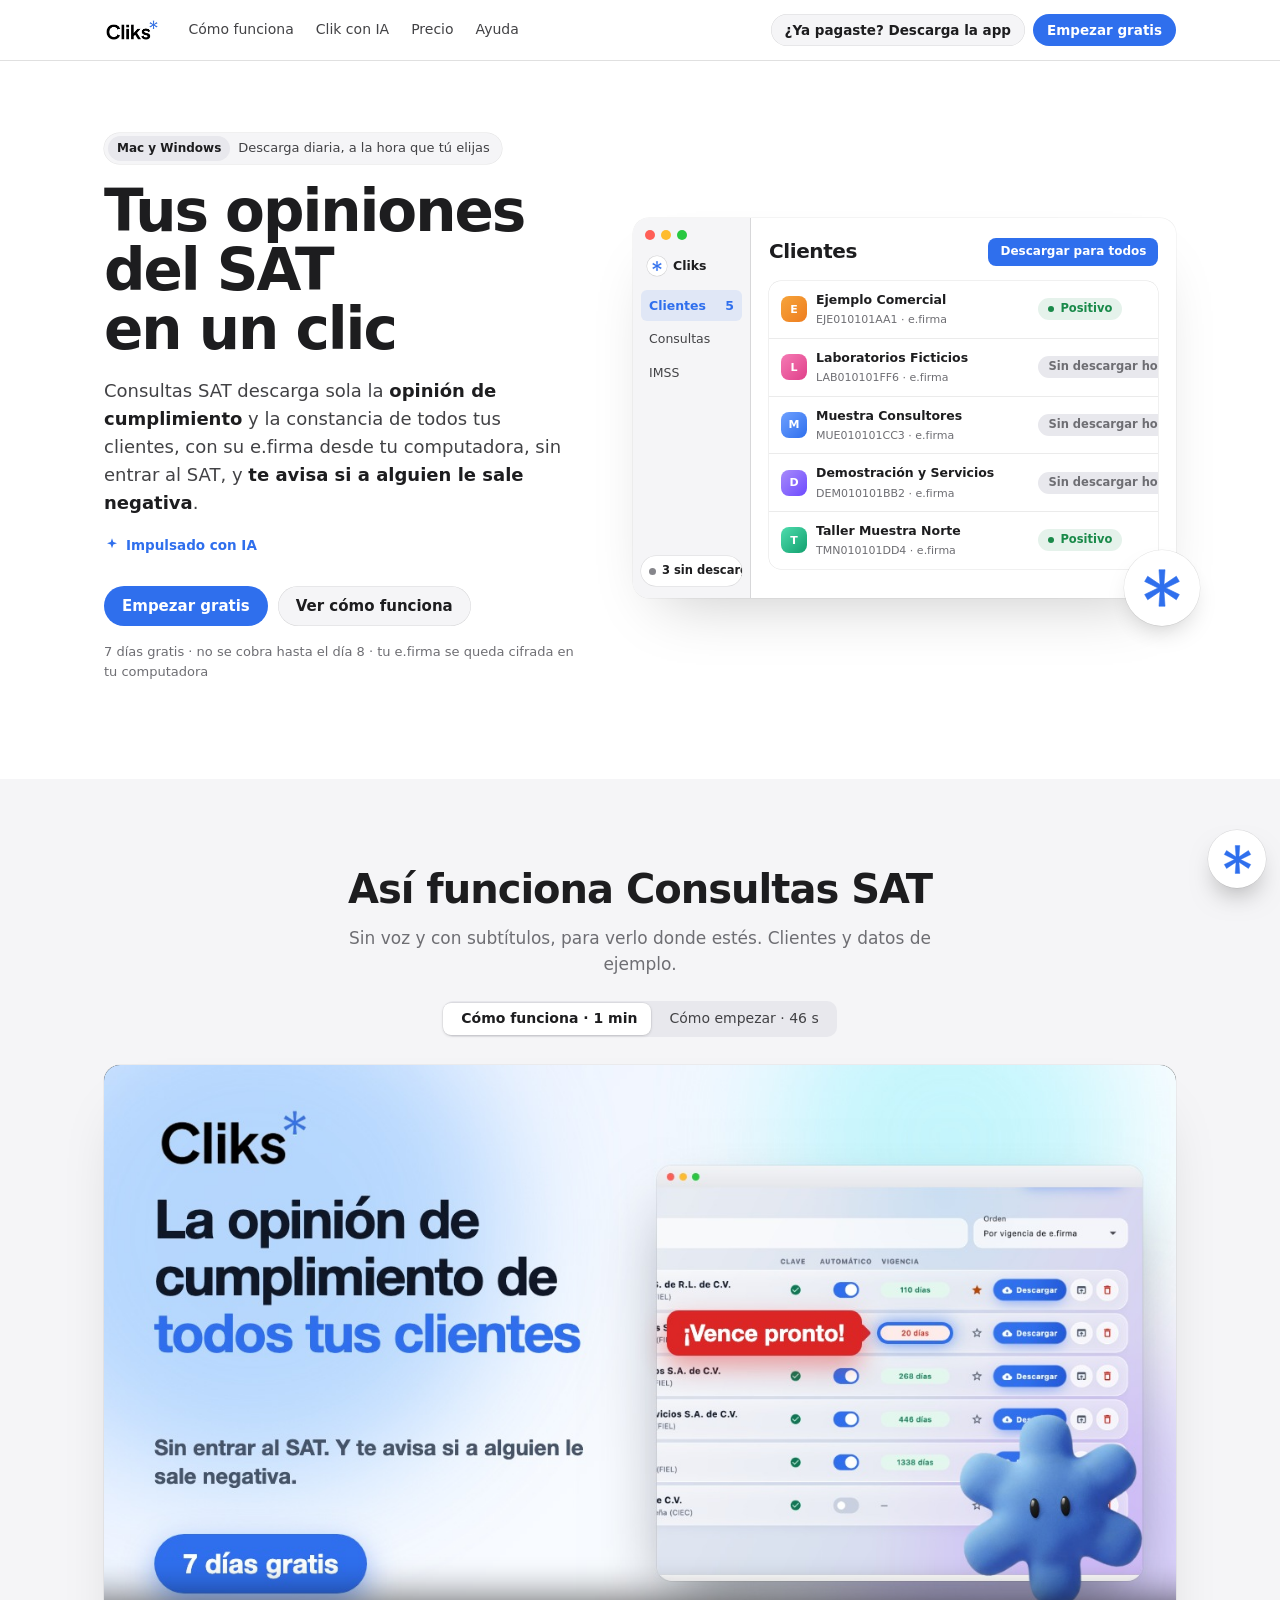
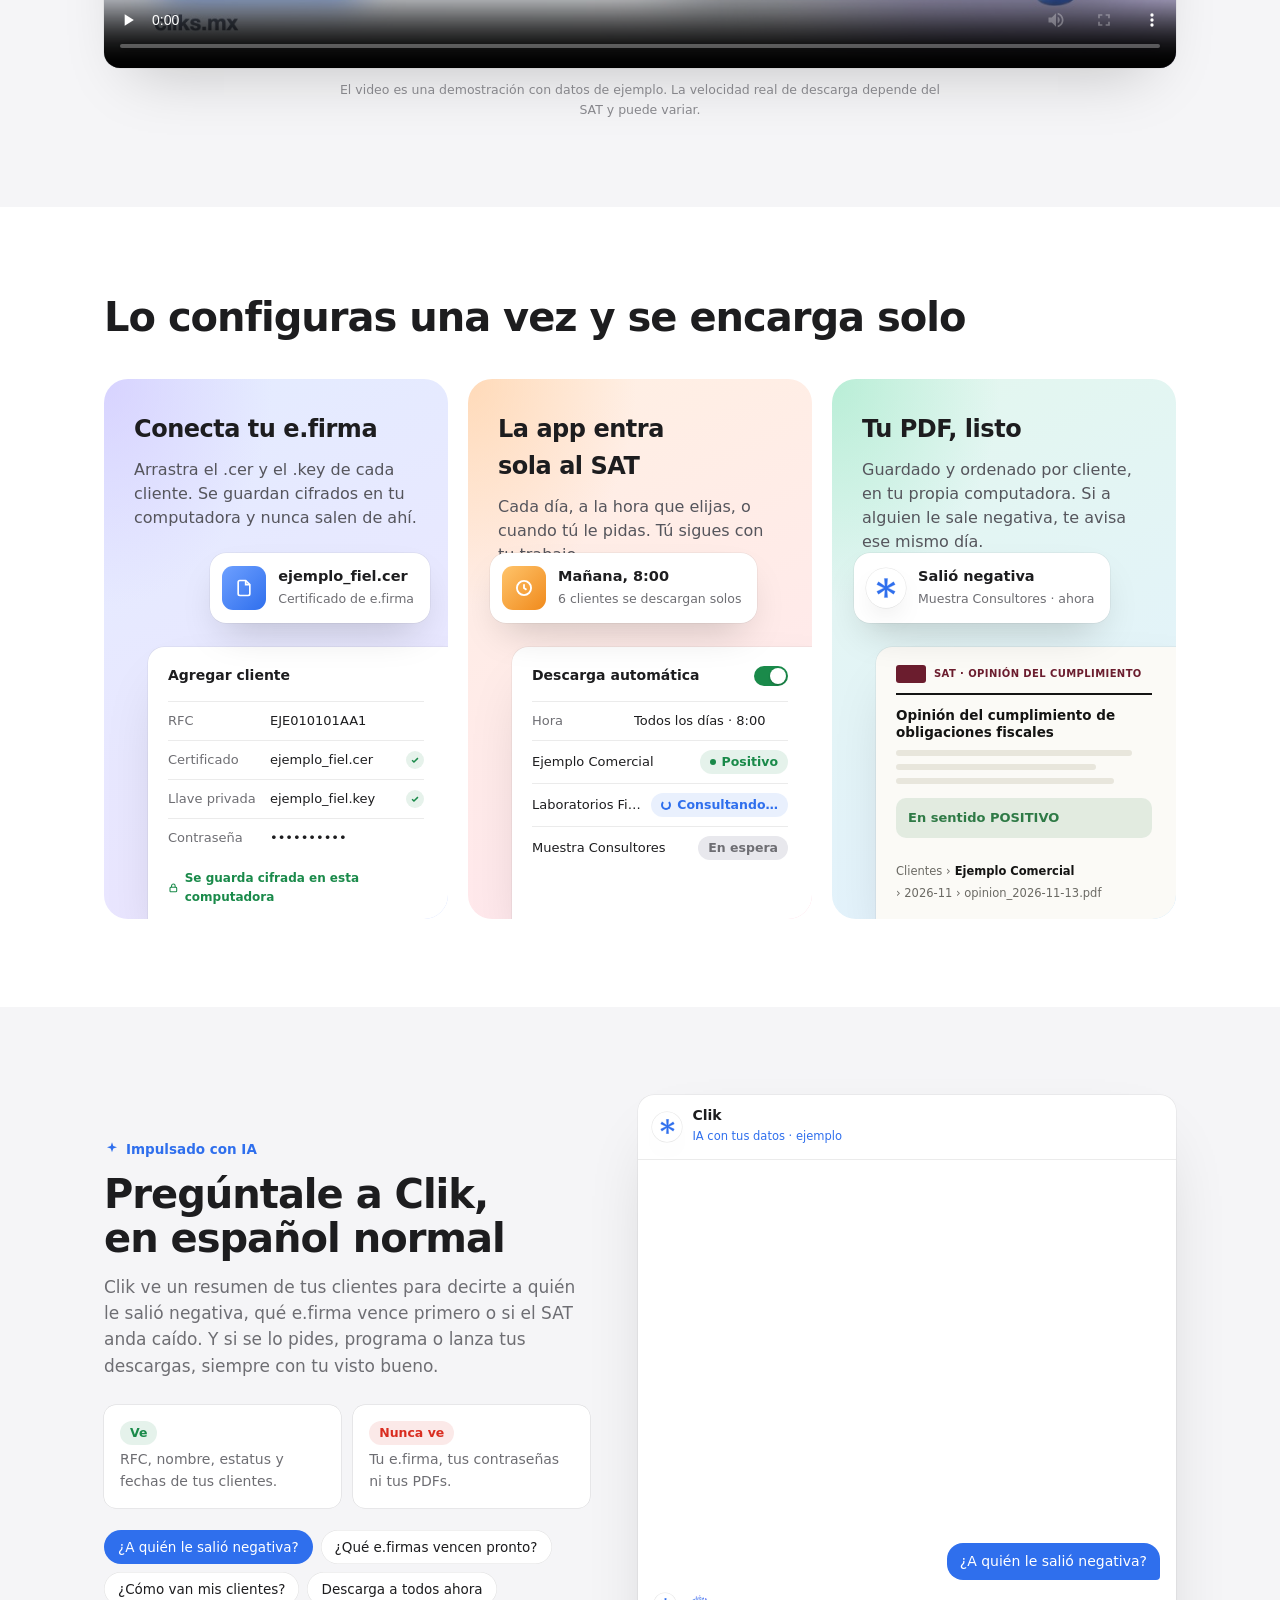
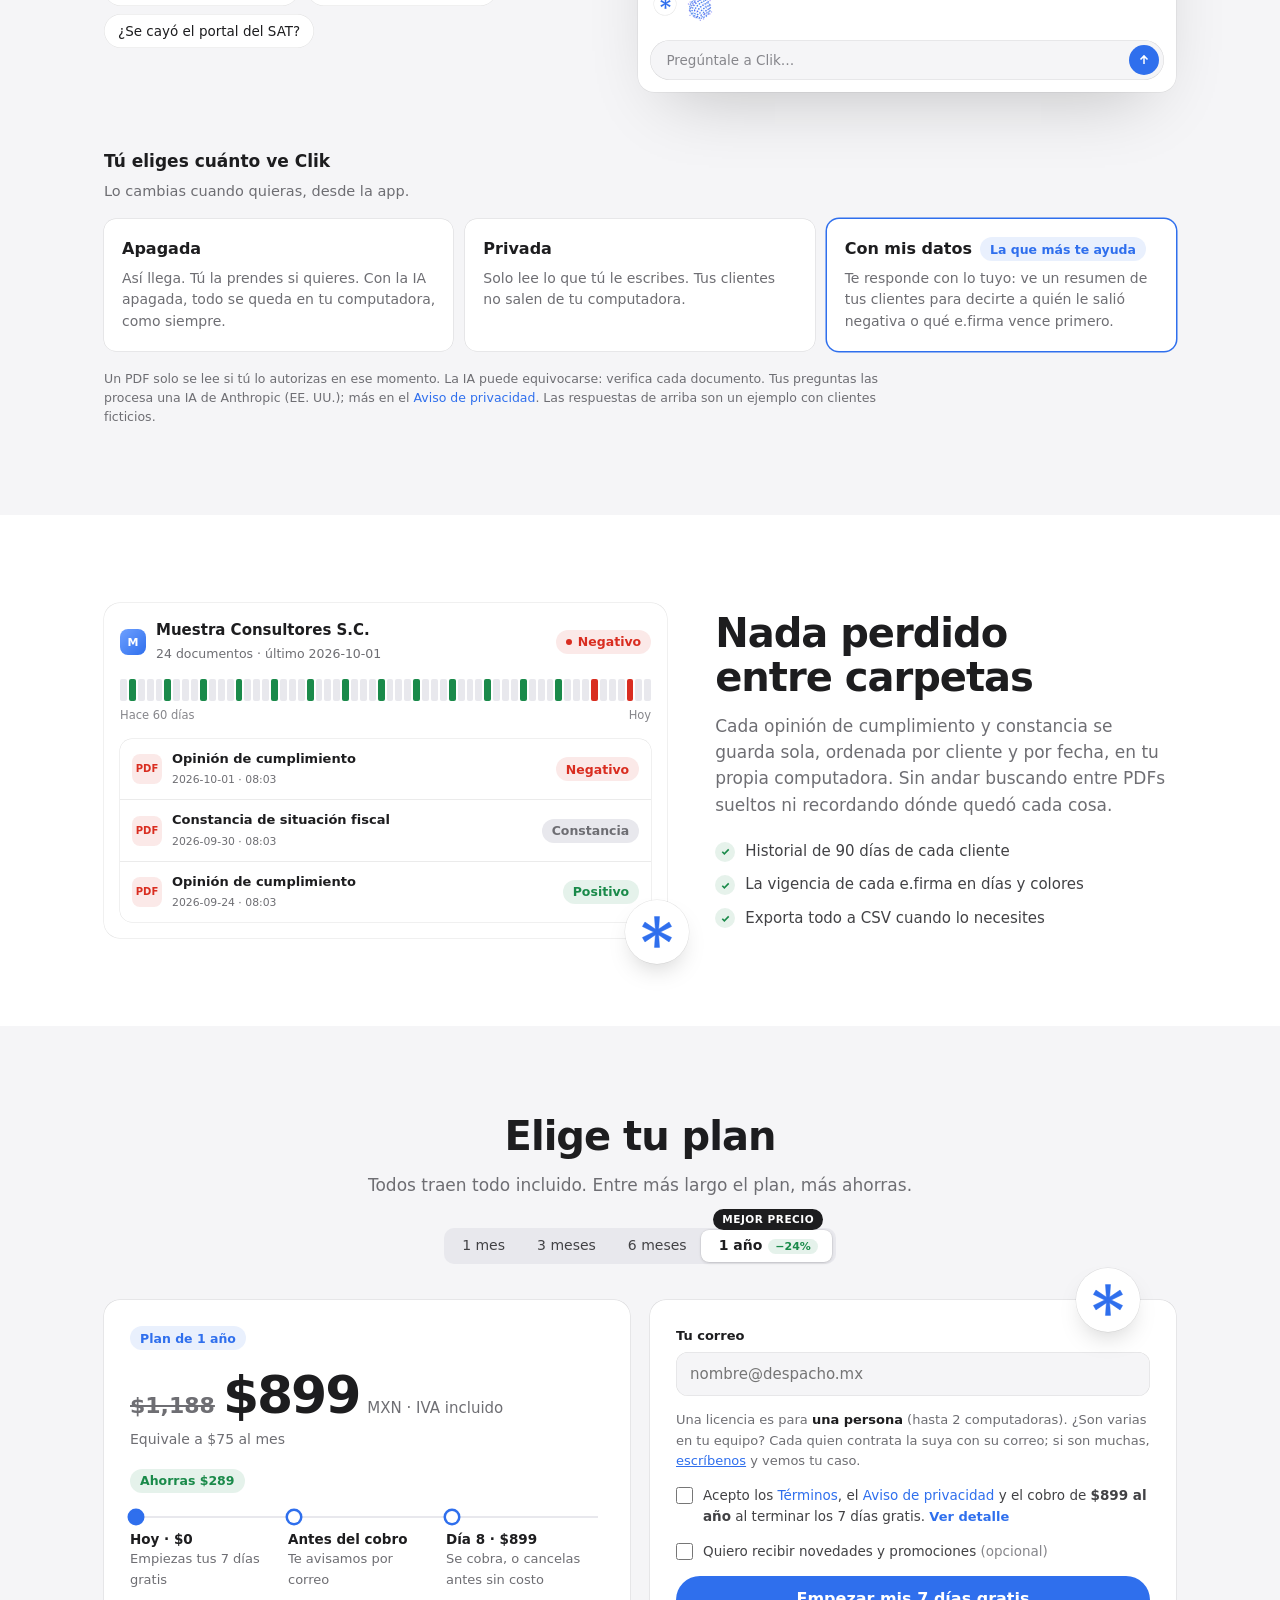
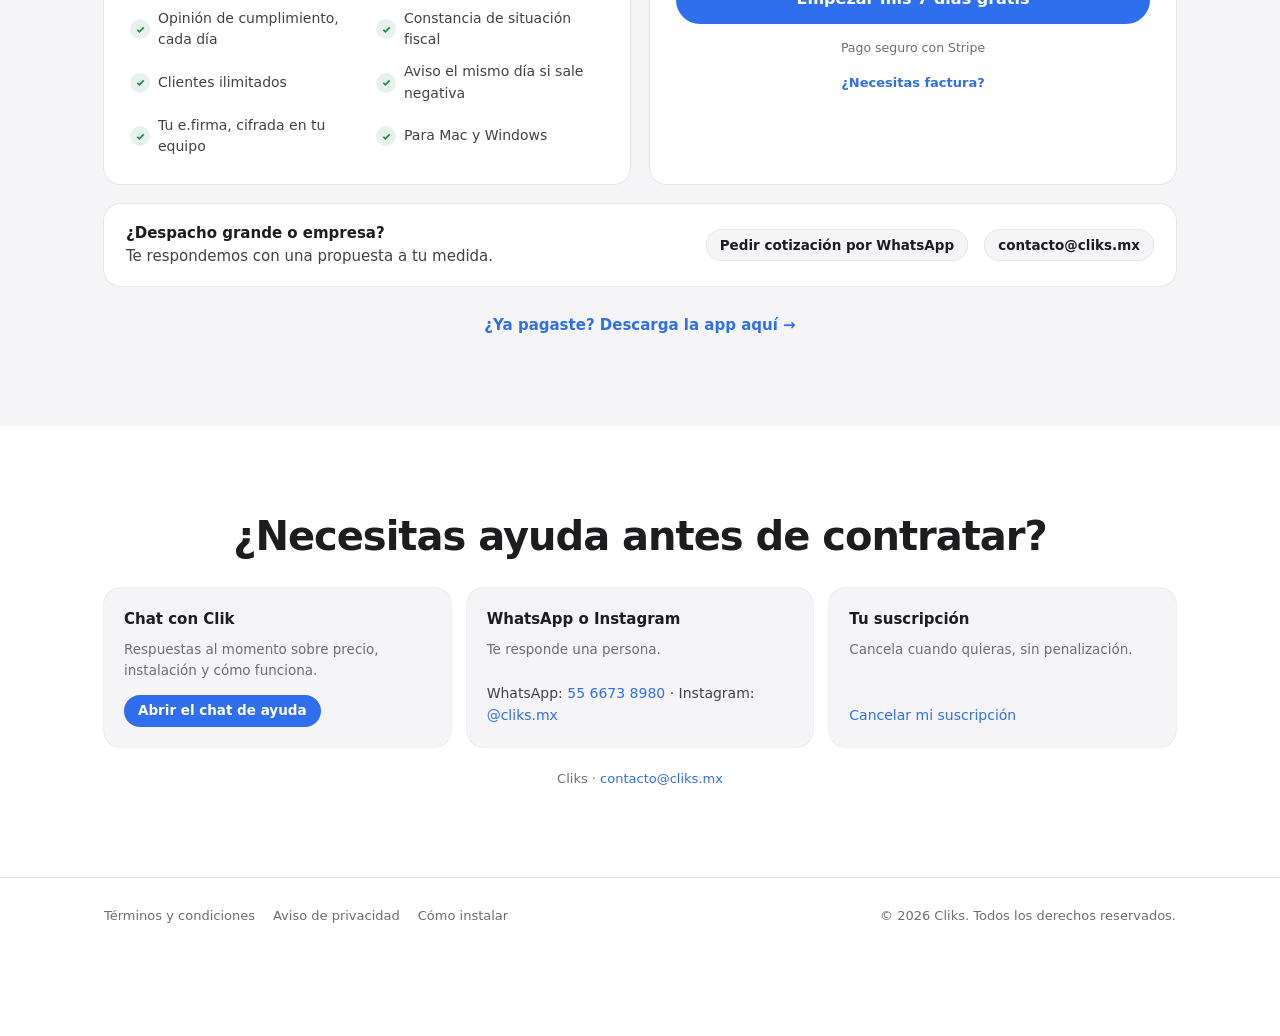
==== commit 37dedf6b: "Web nueva: blanca estilo Apple, el símbolo de Cliks y el chat de muestra - Portada, instalar y graci" ====
--- a/index.html
+++ b/index.html
@@ -6,6 +6,7 @@
 <link rel="icon" type="image/png" href="imagenes/favicon.png">
 <title>Cliks — Consultas SAT para contadores</title>
 <meta name="description" content="Descarga sola la opinión de cumplimiento y la constancia de situación fiscal de todos tus clientes, con su e.firma, y te avisa si a alguien le sale negativa. 7 días gratis.">
+<meta name="theme-color" content="#ffffff">
 <link rel="canonical" href="https://cliks.mx/">
 <meta property="og:type" content="website">
 <meta property="og:site_name" content="Cliks">
@@ -18,512 +19,592 @@
 <meta property="og:image:height" content="630">
 <meta property="og:image:alt" content="Cliks, Consultas SAT: pantalla con la lista de clientes y los días que le quedan a cada e.firma">
 <meta name="twitter:card" content="summary_large_image">
+<script>document.documentElement.classList.add("js");</script>
+<link rel="stylesheet" href="tema.css?v=2">
+<link rel="stylesheet" href="clik_visual.css?v=1">
 <style>
   * { box-sizing: border-box; }
-  body {
-    margin: 0;
-    font-family: -apple-system, BlinkMacSystemFont, "Segoe UI", Arial, Helvetica, sans-serif;
-    color: #1c2430;
-    background: #ffffff;
-  }
-  a { color: #2f6fed; text-decoration: none; }
-  /* Un toque de "cristal líquido", discreto: manchas suaves de color detrás y paneles translúcidos encima. */
-  html { background: #ffffff; }
-  body { background: transparent; }
-  body::before { content: ""; position: fixed; inset: 0; z-index: -1; pointer-events: none;
-    background:
-      radial-gradient(900px 620px at 6% -6%, rgba(110,162,255,.30), transparent 62%),
-      radial-gradient(820px 600px at 100% 8%, rgba(181,139,255,.24), transparent 62%),
-      radial-gradient(760px 520px at 62% 100%, rgba(143,211,255,.20), transparent 62%); }
-  .cabecera-vidrio { position: sticky; top: 0; z-index: 50; background: rgba(255,255,255,.58);
-    -webkit-backdrop-filter: blur(20px) saturate(1.5); backdrop-filter: blur(20px) saturate(1.5);
-    border-bottom: 1px solid rgba(255,255,255,.75); box-shadow: 0 1px 0 rgba(16,24,40,.04), 0 14px 30px -26px rgba(26,42,122,.45); }
-  .vidrio { background: linear-gradient(135deg, rgba(255,255,255,.80), rgba(255,255,255,.56));
-    -webkit-backdrop-filter: blur(18px) saturate(1.3); backdrop-filter: blur(18px) saturate(1.3);
-    border: 1px solid rgba(255,255,255,.9); box-shadow: 0 26px 50px -28px rgba(26,42,122,.38), 0 2px 8px -4px rgba(16,24,40,.08); }
-  .seccion-vidrio { background: rgba(249,250,251,.45); }
-  .contenedor { max-width: 1080px; margin: 0 auto; padding: 0 32px; }
-
-  .btn-descargar-header { display: inline-flex; align-items: center; gap: 8px; padding: 10px 18px 10px 14px; border-radius: 999px; color: #fff; font-size: 13.5px; font-weight: 700; white-space: nowrap;
-    background: linear-gradient(135deg, #4b86ff 0%, #2f6fed 55%, #2358d6 100%); box-shadow: 0 10px 22px -10px rgba(47,111,237,.75), inset 0 1px 0 rgba(255,255,255,.28); transition: transform .15s ease, box-shadow .15s ease, filter .15s ease; }
-  .btn-descargar-header:hover { transform: translateY(-1px); filter: brightness(1.05); box-shadow: 0 14px 26px -10px rgba(47,111,237,.85), inset 0 1px 0 rgba(255,255,255,.3); }
-  .btn-descargar-header:active { transform: translateY(0); }
-  .btn-descargar-header .ic { width: 24px; height: 24px; border-radius: 50%; background: rgba(255,255,255,.2); display: inline-flex; align-items: center; justify-content: center; }
-  .paso-card { border: 1px solid rgba(255,255,255,.9); border-radius: 22px; padding: 28px 24px; background: linear-gradient(135deg, rgba(255,255,255,.82), rgba(255,255,255,.58)); -webkit-backdrop-filter: blur(16px); backdrop-filter: blur(16px); box-shadow: 0 22px 44px -30px rgba(26,42,122,.35); transition: transform .2s ease, box-shadow .2s ease, border-color .2s ease; }
-  .paso-card:hover { transform: translateY(-4px); box-shadow: 0 22px 44px -24px rgba(16,24,40,.35); border-color: #dfe5f1; }
-  .ic-tile { width: 60px; height: 60px; border-radius: 18px; display: flex; align-items: center; justify-content: center; margin-bottom: 20px; position: relative; }
-  .ic-tile::after { content: ""; position: absolute; inset: 0; border-radius: inherit; background: linear-gradient(160deg, rgba(255,255,255,.38) 0%, rgba(255,255,255,0) 46%); pointer-events: none; }
-  .ic-azul { background: linear-gradient(135deg, #6ea0ff, #2f6fed); box-shadow: 0 14px 26px -12px rgba(47,111,237,.85); }
-  .ic-violeta { background: linear-gradient(135deg, #b9a3ff, #6d4aff); box-shadow: 0 14px 26px -12px rgba(109,74,255,.8); }
-  .ic-verde { background: linear-gradient(135deg, #4fdcae, #12a06e); box-shadow: 0 14px 26px -12px rgba(18,160,110,.8); }
-  .pestana-video { cursor: pointer; font: inherit; font-size: 14px; font-weight: 700; padding: 9px 20px; border-radius: 999px; border: 1px solid #d0d5dd; background: #fff; color: #344054; }
-  .pestana-video[aria-selected="true"] { background: #2f6fed; border-color: #2f6fed; color: #fff; }
-
-  /* Compra: interruptor de plazos + tarjeta (resumen azul con línea de tiempo | formulario). */
-  .pc-titulo { font-size: 30px; line-height: 1.1; letter-spacing: -.015em; text-align: center; margin: 0 0 24px; color: #101828; font-weight: 800; text-wrap: balance; }
-  .pc-seg { display: flex; flex-wrap: wrap; justify-content: center; gap: 4px; padding: 5px; border-radius: 999px; background: rgba(255,255,255,.72); border: 1px solid rgba(255,255,255,.95);
-    box-shadow: 0 14px 28px -22px rgba(26,42,122,.4); width: max-content; max-width: 100%; margin: 0 auto 36px; }
-  .pc-seg button { position: relative; font: inherit; font-size: 14px; font-weight: 700; color: #475467; background: transparent; border: 0; border-radius: 999px; padding: 11px 22px; cursor: pointer; transition: background .2s, color .2s; }
-  .pc-seg button[aria-pressed="true"] { background: linear-gradient(135deg, #4b86ff, #2358d6); color: #fff; box-shadow: 0 10px 18px -10px rgba(47,111,237,.9); }
-  .pc-seg button em { font-style: normal; font-size: 11px; font-weight: 800; background: #e4f7ee; color: #0b7a53; padding: 2px 8px; border-radius: 999px; margin-left: 8px; }
-  .pc-seg .pc-anual::before { content: "Mejor precio"; position: absolute; top: -13px; left: 50%; transform: translateX(-50%); font-size: 10.5px; letter-spacing: .06em; text-transform: uppercase; background: #101828; color: #fff; padding: 3px 10px; border-radius: 999px; white-space: nowrap; }
-  /* El latido de "1 año": suave, para que el ojo caiga ahí. */
-  .pc-seg .pc-anual { animation: pc-latido 3.2s ease-in-out infinite; }
-  .pc-seg .pc-anual:hover, .pc-seg .pc-anual:focus-visible { animation-play-state: paused; }
-  @keyframes pc-latido { 0%,100% { transform: scale(1); box-shadow: 0 0 0 0 rgba(75,134,255,0); } 50% { transform: scale(1.03); box-shadow: 0 0 0 7px rgba(75,134,255,.2); } }
-  .pc-seg button:focus-visible, .pc-btn:focus-visible { outline: 3px solid rgba(47,111,237,.5); outline-offset: 2px; }
-
-  .pc-compra { position: relative; display: grid; grid-template-columns: 1fr 1.05fr; max-width: 1000px; margin: 0 auto; border-radius: 28px; }
-  .pc-azul { position: relative; z-index: 1; padding: 40px 42px; color: #fff; display: flex; flex-direction: column; justify-content: center; border-radius: 28px 0 0 28px; overflow: hidden;
-    background: radial-gradient(420px 260px at 90% 0%, rgba(255,255,255,.22), transparent 70%), radial-gradient(380px 300px at 0% 100%, rgba(150,120,255,.45), transparent 70%), linear-gradient(150deg, #3b7bff 0%, #2358d6 55%, #4a45e0 100%); }
-  .pc-etq { font-size: 12px; font-weight: 700; letter-spacing: .06em; text-transform: uppercase; color: rgba(255,255,255,.8); }
-  .pc-precio { font-size: 64px; font-weight: 800; letter-spacing: -.03em; line-height: 1.1; margin: 6px 0 4px; font-variant-numeric: tabular-nums; }
-  .pc-precio small { font-size: 16px; color: rgba(255,255,255,.75); letter-spacing: 0; margin-left: 5px; }
-  .pc-precio .pc-tach { font-size: 22px; font-weight: 700; color: rgba(255,255,255,.62); text-decoration: line-through; text-decoration-thickness: 2px; margin-right: 12px; letter-spacing: 0; }
-  .pc-almes { font-size: 14px; font-weight: 700; color: rgba(255,255,255,.9); margin-bottom: 14px; }
-  .pc-promo { display: block; width: max-content; max-width: 100%; margin: -6px auto 22px; padding: 8px 18px; border-radius: 999px; background: linear-gradient(135deg, #3573EE, #5B5BE6); color: #fff; font-size: 14.5px; font-weight: 700; text-align: center; box-shadow: 0 14px 28px -14px rgba(47,111,237,.7); }
-  .pc-promo b { font-weight: 900; font-variant-numeric: tabular-nums; }
-  .pc-promo[hidden], .h4-promo[hidden] { display: none; }
-  .h4-promo { display: inline-block; margin: 0 0 10px; padding: 5px 13px; border-radius: 999px; background: #E6EDFF; color: #2358D6; font-size: 13.5px; font-weight: 800; }
-  .pc-iva { font-size: 12px; color: #667085; margin: 6px 0 0; text-align: center; }
-  .pc-pastilla { display: inline-block; width: max-content; background: #fff; color: #0b7a53; font-weight: 800; font-size: 13px; padding: 6px 14px; border-radius: 999px; box-shadow: 0 10px 20px -10px rgba(0,0,0,.4); }
-  /* La línea de tiempo: se dibuja sola y los pasos aparecen uno por uno. */
-  .pc-linea { position: relative; margin-top: 30px; padding-left: 32px; display: grid; gap: 20px; }
-  .pc-linea::before { content: ""; position: absolute; left: 8px; top: 9px; bottom: 9px; width: 2px; border-radius: 2px; background: linear-gradient(rgba(255,255,255,.95), rgba(255,255,255,.25)); transform-origin: top; animation: pc-trazo 1.1s .2s ease-out both; }
-  @keyframes pc-trazo { from { transform: scaleY(0); } to { transform: scaleY(1); } }
-  .pc-linea > div { position: relative; font-size: 14px; line-height: 1.3; color: rgba(255,255,255,.88); animation: pc-aparece .5s ease-out both; }
-  .pc-linea > div:nth-child(1) { animation-delay: .15s; } .pc-linea > div:nth-child(2) { animation-delay: .55s; } .pc-linea > div:nth-child(3) { animation-delay: .95s; }
-  @keyframes pc-aparece { from { opacity: 0; transform: translateY(6px); } to { opacity: 1; transform: none; } }
-  .pc-linea b { display: block; font-size: 15px; color: #fff; }
-  .pc-linea > div::before { content: ""; position: absolute; left: -32px; top: 1px; width: 18px; height: 18px; border-radius: 50%; background: #fff; box-shadow: 0 0 0 4px rgba(255,255,255,.22); }
-  .pc-linea > div:nth-child(2)::before { background: rgba(255,255,255,.55); }
-  .pc-linea > div:nth-child(3)::before { background: #7ee2b8; animation: pc-ultimo 2.8s 1.6s ease-in-out infinite; }
-  @keyframes pc-ultimo { 0%,100% { box-shadow: 0 0 0 4px rgba(126,226,184,.25); } 50% { box-shadow: 0 0 0 8px rgba(126,226,184,.12); } }
-
-  .pc-der { position: relative; z-index: 1; padding: 38px 38px 32px; border-radius: 0 28px 28px 0; background: #fcfdff; }
-  .pc-entrada { width: 100%; padding: 14px 15px; border-radius: 13px; border: 1.5px solid #d6dbe6; background: #fff; font: inherit; font-size: 15px; color: #101828; transition: border-color .15s, box-shadow .15s; margin-bottom: 12px; }
-  .pc-entrada::placeholder { color: #98a2b3; }
-  .pc-entrada:focus { outline: none; border-color: #2f6fed; box-shadow: 0 0 0 4px rgba(47,111,237,.14); }
-  .pc-fila { display: flex; align-items: center; justify-content: space-between; gap: 14px; margin-bottom: 8px; }
-  .pc-fila label { font-size: 14px; font-weight: 700; color: #101828; }
-  .pc-paso { display: inline-flex; align-items: center; border: 1.5px solid #d6dbe6; border-radius: 13px; background: #fff; overflow: hidden; }
-  .pc-paso button { width: 42px; height: 44px; border: 0; background: transparent; font: inherit; font-size: 21px; font-weight: 700; color: #2f6fed; cursor: pointer; }
-  .pc-paso button:hover { background: #eef3ff; }
-  .pc-paso input { width: 44px; height: 44px; text-align: center; border: 0; background: transparent; font: inherit; font-size: 16px; font-weight: 800; color: #101828; -moz-appearance: textfield; }
-  .pc-paso input::-webkit-outer-spin-button, .pc-paso input::-webkit-inner-spin-button { -webkit-appearance: none; margin: 0; }
-  .pc-paso input:focus { outline: none; }
-  .pc-total { min-height: 18px; font-size: 12.5px; color: #667085; margin: 0 0 12px; text-align: right; }
-  .pc-corto { display: flex; gap: 11px; align-items: flex-start; font-size: 13px; line-height: 1.5; color: #475467; cursor: pointer; margin: 0 0 12px; font-weight: 400; }
-  .pc-corto input { width: 18px; height: 18px; accent-color: #2f6fed; flex: 0 0 auto; margin: 1px 0 0; cursor: pointer; }
-  .pc-corto b { color: #101828; }
-  .pc-mas { color: #2f6fed; font-weight: 700; font-size: 12.5px; cursor: pointer; background: none; border: 0; padding: 0; font-family: inherit; }
-  .pc-detalle { font-size: 12px; line-height: 1.55; color: #475467; margin: -4px 0 12px 29px; padding: 10px 12px; border-radius: 12px; background: rgba(246,248,252,.9); border: 1px solid #e1e7f2; }
-  .pc-btn { display: block; width: 100%; margin-top: 8px; padding: 16px; border: 0; border-radius: 15px; font: inherit; font-size: 16px; font-weight: 800; color: #fff; cursor: pointer;
-    background: linear-gradient(135deg, #4b86ff 0%, #2f6fed 55%, #2358d6 100%); box-shadow: 0 16px 28px -14px rgba(47,111,237,.85), inset 0 1px 0 rgba(255,255,255,.3); transition: transform .15s, filter .15s; }
-  .pc-btn:hover:not(:disabled) { transform: translateY(-1px); filter: brightness(1.05); }
-  .pc-btn:disabled { opacity: .65; cursor: default; }
-  .pc-seguro { text-align: center; font-size: 12.5px; color: #667085; margin: 12px 0 0; }
-  .pc-factura { margin-top: 12px; }
-  .pc-factura p { font-size: 12px; color: #475467; line-height: 1.5; margin: 6px 0 0; }
-  .pc-empresa { max-width: 1000px; margin: 22px auto 0; border-radius: 20px; padding: 16px 24px; display: flex; flex-wrap: wrap; align-items: center; justify-content: space-between; gap: 10px 20px; font-size: 13.5px; color: #475467; }
-  .pc-empresa strong { color: #101828; margin-right: 8px; }
-  .pc-empresa .pc-acc { display: flex; flex-wrap: wrap; align-items: center; gap: 8px 16px; }
-  .pc-wa { display: inline-block; padding: 9px 18px; border-radius: 999px; background: #eaf1ff; color: #2f6fed; font-weight: 700; font-size: 13px; }
-
-  /* Cliks asoma por detrás del borde de la tarjeta; al escribir el correo se esconde. */
-  .pc-cm { --t: 84px; position: absolute; right: 34px; top: calc(var(--t) * -.80); width: var(--t); height: calc(var(--t) * 664 / 622); z-index: 0; pointer-events: none; }
-  .pc-cm-sombra { position: absolute; left: 18%; right: 18%; bottom: -7%; height: 9%; border-radius: 50%; background: radial-gradient(ellipse at center, rgba(40,50,120,.32), rgba(40,50,120,0) 70%); animation: pc-sombra 3.6s ease-in-out infinite; }
-  .pc-cm-giro { position: absolute; inset: 0; transition: transform .55s cubic-bezier(.3,.9,.3,1); }
-  .pc-cm-flota { position: absolute; inset: 0; animation: pc-flota 3.6s ease-in-out infinite; transform-origin: 50% 60%; }
-  .pc-cm img { position: absolute; inset: 0; width: 100%; height: 100%; display: block; user-select: none; }
-  .pc-cm .o { position: absolute; top: 48.5%; width: 5%; height: 9.9%; border-radius: 50%; transform: translate(-50%,-50%) translate(var(--mx,0px), var(--my,0px)) scaleY(var(--b,1)); transition: transform .12s ease-out;
-    background: linear-gradient(135deg, #3d3b35 0%, #1b1b1c 55%, #0c0c0e 100%); box-shadow: calc(var(--t)*.008) calc(var(--t)*.011) calc(var(--t)*.014) rgba(15,25,95,.38), inset 0 calc(var(--t)*-.005) calc(var(--t)*.008) rgba(0,0,0,.45); }
-  .pc-cm .o::after { content: ""; position: absolute; left: 16%; top: 9%; width: 30%; height: 33%; border-radius: 50%; background: linear-gradient(#fff, rgba(255,255,255,.15)); opacity: .85; transform: rotate(14deg); }
-  .pc-cm .o.i { left: 41.6%; } .pc-cm .o.d { left: 58%; }
-  .pc-cm.p { --b: .1; }
-  .pc-cm.feliz .o { width: 9.6%; height: 4.2%; border-radius: 999px 999px 0 0; background: none; box-shadow: none; border: calc(var(--t)*.021) solid #17171a; border-bottom: none; top: 49.5%; }
-  .pc-cm.feliz .o::after { display: none; }
-  .pc-cm.lejos { --b: .1; }
-  .pc-cm.lejos .pc-cm-giro { transform: translateY(58%); }
-  @keyframes pc-flota { 0%,100% { transform: translateY(0) rotate(-1.6deg); } 50% { transform: translateY(-6%) rotate(1.6deg); } }
-  @keyframes pc-sombra { 0%,100% { transform: scaleX(1); opacity: .95; } 50% { transform: scaleX(.86); opacity: .6; } }
-
-  @media (max-width: 860px) {
-    .pc-compra { grid-template-columns: 1fr; max-width: 560px; }
-    .pc-azul { border-radius: 28px 28px 0 0; padding: 34px 26px 30px; }
-    .pc-der { border-radius: 0 0 28px 28px; padding: 28px 24px 26px; }
-    .pc-precio { font-size: 52px; }
-    .pc-cm { right: 20px; }
-    .pc-seg { margin-bottom: 84px; }
-    .pc-empresa { justify-content: center; text-align: center; }
-    .pc-empresa .pc-acc { justify-content: center; }
-  }
-  @media (max-width: 480px) {
-    .pc-cont { padding-left: 16px !important; padding-right: 16px !important; }
-    .pc-seg button { padding: 11px 11px; font-size: 13px; } .pc-seg button em { margin-left: 5px; padding: 2px 6px; font-size: 10px; }
-    .pc-titulo { font-size: 26px; }
-  }
-  @media (max-width: 400px) {
-    .pc-seg { gap: 2px; padding: 4px; } .pc-seg button { padding: 10px 8px; font-size: 12.5px; }
+  [hidden] { display: none !important; }
+  html { scroll-behavior: smooth; background: var(--fondo); }
+  body { margin: 0; background: var(--fondo); color: var(--texto); overflow-x: clip;
+    font: 15px/1.55 -apple-system, BlinkMacSystemFont, "SF Pro Text", "Segoe UI", system-ui, Arial, sans-serif; -webkit-font-smoothing: antialiased; }
+  a { color: var(--azul); text-decoration: none; } a:hover { text-decoration: underline; }
+  button { font: inherit; color: inherit; background: none; border: 0; cursor: pointer; padding: 0; }
+  h1, h2, h3 { color: var(--tinta); margin: 0; text-wrap: balance; }
+  .cont { max-width: 1120px; margin: 0 auto; padding-inline: 24px; }
+  section { padding-block: 88px; scroll-margin-top: 64px; }
+  .titulo { font-size: clamp(28px, 3.4vw, 40px); letter-spacing: -.025em; line-height: 1.1; }
+  .bajada { color: var(--tenue); font-size: 17px; max-width: 620px; margin: 14px 0 0; }
+  .centro { text-align: center; } .centro .bajada { margin-inline: auto; }
+
+  /* Botones, chips y segmentos, como en la app */
+  .btn { display: inline-flex; align-items: center; justify-content: center; gap: 8px; height: 40px; padding: 0 18px; border-radius: 999px; font-weight: 600; font-size: 15px;
+    transition: transform 140ms var(--ease-out), background-color 150ms ease; white-space: nowrap; }
+  .btn:active { transform: scale(.97); } .btn:hover { text-decoration: none; }
+  .btn-1 { background: var(--boton); color: var(--boton-texto); } .btn-1:hover { background: var(--boton-hover); }
+  .btn-2 { background: var(--relleno); color: var(--tinta); box-shadow: inset 0 0 0 .5px var(--linea-fuerte); } .btn-2:hover { background: var(--relleno-2); }
+  .btn-chico { height: 32px; padding: 0 14px; font-size: 13.5px; }
+  .btn:focus-visible, .segmento button:focus-visible, .preguntas button:focus-visible { outline: 3px solid var(--azul); outline-offset: 2px; }
+  .chip { display: inline-flex; align-items: center; gap: 6px; min-height: 24px; padding: 2px 10px; border-radius: 999px; font-size: 12.5px; font-weight: 600; }
+  .chip.verde { background: var(--verde-suave); color: var(--verde); } .chip.rojo { background: var(--rojo-suave); color: var(--rojo); }
+  .chip.ambar { background: var(--ambar-suave); color: var(--ambar); } .chip.azul { background: var(--azul-suave); color: var(--azul); } .chip.gris { background: var(--relleno-2); color: var(--tenue); }
+  .chip i { width: 6px; height: 6px; border-radius: 50%; background: currentColor; }
+  .dias { display: inline-flex; align-items: center; gap: 3px; height: 24px; padding: 0 9px; border-radius: var(--r-2); font-weight: 700; font-size: 13px; font-variant-numeric: tabular-nums; }
+  .dias small { font-weight: 600; font-size: 11px; }
+  .dias.verde { background: var(--verde-suave); color: var(--verde); } .dias.ambar { background: var(--ambar-suave); color: var(--ambar); } .dias.rojo { background: var(--rojo-suave); color: var(--rojo); }
+  .tarjeta { background: var(--ventana); border-radius: var(--r-4); box-shadow: 0 0 0 .5px var(--linea-fuerte); }
+  .segmento { position: relative; display: inline-flex; background: var(--relleno-2); border-radius: 10px; padding: 2px; max-width: 100%; }
+  .segmento .pulgar { position: absolute; top: 2px; bottom: 2px; left: 0; width: 0; border-radius: var(--r-2); background: var(--ventana); box-shadow: 0 1px 3px rgba(0,0,0,.14), 0 0 0 .5px var(--linea);
+    transition: transform 260ms var(--ease-out), width 260ms var(--ease-out); }
+  .segmento button { position: relative; height: 32px; padding: 0 16px; border-radius: var(--r-2); font-size: 14px; font-weight: 500; color: var(--texto); white-space: nowrap; }
+  .segmento button[aria-pressed="true"], .segmento button[aria-selected="true"] { color: var(--tinta); font-weight: 600; }
+  .check { width: 20px; height: 20px; border-radius: 50%; background: var(--verde-suave); color: var(--verde); display: grid; place-items: center; flex: none; }
+
+  /* Aviso del panel de control (arriba de todo) */
+  #banner-aviso { background: var(--azul-fuerte); color: #fff; text-align: center; padding: 10px 16px; font-size: 13.5px; font-weight: 600; }
+
+  /* Cabecera */
+  .cabecera { position: sticky; top: 0; z-index: 20; background: rgba(255,255,255,.8); -webkit-backdrop-filter: saturate(160%) blur(14px); backdrop-filter: saturate(160%) blur(14px); border-bottom: .5px solid var(--linea-fuerte); }
+  .cabecera .cont { display: flex; align-items: center; gap: 28px; height: 60px; }
+  .logo { display: flex; align-items: center; } .logo img { height: 24px; width: auto; display: block; }
+  .menu { display: flex; gap: 22px; font-size: 14px; } .menu a { color: var(--texto); } .menu a:hover { color: var(--tinta); text-decoration: none; }
+  .cabecera .der { margin-left: auto; display: flex; gap: 8px; }
+
+  /* Portada */
+  .portada { padding-block: 72px 96px; }
+  .portada .cont { display: grid; grid-template-columns: minmax(0, 1fr) minmax(0, 1.15fr); gap: 56px; align-items: center; }
+  .pildora { display: inline-flex; align-items: center; gap: 8px; min-height: 30px; padding: 3px 12px 3px 4px; border-radius: 16px; background: var(--ventana); box-shadow: 0 0 0 .5px var(--linea-fuerte); font-size: 13px; color: var(--texto); }
+  .pildora b { white-space: nowrap; flex: none; background: var(--relleno-2); color: var(--tinta); font-size: 12px; padding: 3px 9px; border-radius: 999px; }
+  .portada h1 { font-size: clamp(38px, 5vw, 58px); letter-spacing: -.035em; line-height: 1.02; margin: 18px 0; }
+  .portada p.lead { font-size: 18px; color: var(--texto); margin: 0; max-width: 520px; }
+  .portada p.lead strong { color: var(--tinta); }
+  .ia-chip { display: inline-flex; align-items: center; gap: 6px; margin-top: 18px; font-size: 13.5px; font-weight: 600; color: var(--azul); }
+  .acciones { display: flex; gap: 10px; margin-top: 26px; flex-wrap: wrap; }
+  .h4-promo { display: inline-flex; margin: 16px 0 0; padding: 5px 12px; border-radius: 999px; background: var(--azul-suave); color: var(--azul); font-size: 13.5px; font-weight: 600; }
+  .nota-chica { font-size: 13px; color: var(--tenue); margin: 16px 0 0; }
+
+  /* La ventanita de la app, en vivo */
+  .marco { position: relative; container-type: inline-size; min-width: 0; }
+  .ventana { border-radius: var(--r-4); background: var(--ventana); box-shadow: var(--sombra); overflow: hidden; display: grid; grid-template-columns: 150px minmax(0, 1fr); min-height: 380px; position: relative; }
+  .v-lado { background: var(--relleno); border-right: .5px solid var(--linea-fuerte); padding: 12px 8px; display: flex; flex-direction: column; gap: 2px; font-size: 12.5px; }
+  .luces { display: flex; gap: 6px; padding: 0 4px 14px; } .luces i { width: 10px; height: 10px; border-radius: 50%; background: #ff5f57; } .luces i:nth-child(2) { background: #febc2e; } .luces i:nth-child(3) { background: #28c840; }
+  .v-marca { display: flex; align-items: center; gap: 6px; font-weight: 700; color: var(--tinta); padding: 0 6px 12px; } .v-marca .simbolo { --t: 20px; box-shadow: 0 0 0 .5px rgba(20,20,19,.16); }
+  .v-nav { padding: 6px 8px; border-radius: 6px; color: var(--texto); display: flex; justify-content: space-between; }
+  .v-nav.on { background: var(--azul-suave); color: var(--azul); font-weight: 600; }
+  .v-estado { white-space: nowrap; overflow: hidden; text-overflow: ellipsis; margin-top: auto; display: flex; align-items: center; gap: 6px; padding: 6px 8px; border-radius: 999px; background: var(--ventana); box-shadow: 0 0 0 .5px var(--linea-fuerte); font-weight: 600; font-size: 11.5px; color: var(--tinta); }
+  .bola { width: 7px; height: 7px; border-radius: 50%; background: var(--muy-tenue); transition: background-color 300ms ease; flex: none; }
+  .bola.azul { background: var(--azul); }
+  .v-main { padding: 18px 18px 14px; min-width: 0; }
+  .v-cab { display: flex; justify-content: space-between; align-items: center; gap: 10px; margin-bottom: 14px; }
+  .v-cab b { font-size: 20px; color: var(--tinta); letter-spacing: -.02em; }
+  .v-btn { position: relative; overflow: hidden; height: 28px; padding: 0 12px; border-radius: var(--r-2); background: var(--azul-fuerte); color: #fff; font-size: 12px; font-weight: 600; display: inline-flex; align-items: center; gap: 6px; white-space: nowrap; }
+  .v-btn .av { position: absolute; inset: 0; background: rgba(255,255,255,.25); clip-path: inset(0 100% 0 0); transition: clip-path 500ms var(--ease-out); }
+  .v-lista { border-radius: var(--r-3); box-shadow: 0 0 0 .5px var(--linea-fuerte); overflow: hidden; }
+  .v-fila { display: grid; grid-template-columns: minmax(0, 1fr) 72px 118px; align-items: center; gap: 10px; padding: 9px 12px; border-top: .5px solid var(--linea); font-size: 12.5px; }
+  .v-fila:first-child { border-top: 0; }
+  .v-quien { display: flex; align-items: center; gap: 9px; min-width: 0; }
+  .ini { width: 26px; height: 26px; border-radius: var(--r-2); color: #fff; font-weight: 700; font-size: 11px; display: grid; place-items: center; flex: none; }
+  .v-quien b { display: block; color: var(--tinta); font-weight: 600; white-space: nowrap; overflow: hidden; text-overflow: ellipsis; }
+  .v-quien small { color: var(--tenue); font-size: 11px; }
+  .v-fila .chip { justify-self: end; font-size: 11.5px; min-height: 22px; white-space: nowrap; }
+  .giro { width: 10px; height: 10px; border: 2px solid currentColor; border-top-color: transparent; border-radius: 50%; animation: giro .7s linear infinite; }
+  @keyframes giro { to { transform: rotate(1turn); } }
+  .v-simbolo { --t: 76px; position: absolute; right: -24px; bottom: -28px; z-index: 2; }
+  .entra { animation: entra 520ms var(--ease-out) both; }
+  @keyframes entra { from { opacity: 0; transform: translateY(10px); } }
+  @container (max-width: 600px) { .ventana { grid-template-columns: 118px minmax(0,1fr); } .v-fila { grid-template-columns: minmax(0,1fr) 108px; } .v-fila .dias { display: none; } }
+  @container (max-width: 440px) { .ventana { grid-template-columns: 1fr; } .v-lado { display: none; } }
+
+  /* Video */
+  .video { margin-top: 28px; border-radius: var(--r-4); overflow: hidden; box-shadow: var(--sombra); background: #000; aspect-ratio: 16 / 9; max-width: 100%; }
+  .video video { width: 100%; height: 100%; display: block; }
+  .pie-chico { font-size: 12.5px; color: var(--muy-tenue); margin: 12px auto 0; max-width: 620px; }
+
+  /* Tres tarjetas grandes con un pedazo de la app adentro */
+  .funciones { display: grid; grid-template-columns: repeat(3, minmax(0, 1fr)); gap: 20px; margin-top: 40px; }
+  .funcion { position: relative; height: 540px; border-radius: 24px; overflow: hidden; padding: 32px 30px; isolation: isolate; background: var(--superficie); }
+  .funcion h3 { font-size: 24px; letter-spacing: -.02em; }
+  .funcion p { margin: 10px 0 0; color: var(--tenue); font-size: 16px; line-height: 1.5; max-width: 300px; }
+  /* Las tres tarjetas de "Así funciona" con color pastel suave (azul-lavanda, durazno-rosa, menta-celeste); las piezas de la app quedan blancas encima */
+  .funcion { --tenue: #55555c; }
+  .funcion:nth-child(1) { background: radial-gradient(75% 60% at 100% 100%, rgba(150,190,255,.55), rgba(150,190,255,0) 70%), radial-gradient(70% 60% at 0% 0%, rgba(205,190,255,.55), rgba(205,190,255,0) 70%), linear-gradient(155deg, #e4ecff 0%, #ebe4ff 100%); }
+  .funcion:nth-child(2) { background: radial-gradient(75% 60% at 100% 100%, rgba(255,180,200,.55), rgba(255,180,200,0) 70%), radial-gradient(70% 60% at 0% 0%, rgba(255,200,150,.55), rgba(255,200,150,0) 70%), linear-gradient(155deg, #fff0e3 0%, #ffe6ee 100%); }
+  .funcion:nth-child(3) { background: radial-gradient(75% 60% at 100% 100%, rgba(140,205,255,.5), rgba(140,205,255,0) 70%), radial-gradient(70% 60% at 0% 0%, rgba(150,230,195,.55), rgba(150,230,195,0) 70%), linear-gradient(155deg, #e3f7ee 0%, #e3f1ff 100%); }
+  .escena { position: absolute; left: 44px; right: -36px; bottom: -28px; height: 300px; background: var(--escena); border-radius: 16px;
+    box-shadow: 0 24px 60px -24px rgba(0,0,0,.2), 0 0 0 .5px rgba(0,0,0,.08); padding: 18px 60px 18px 20px; font-size: 13px; color: var(--texto);
+    transition: transform 900ms var(--ease-out), opacity 600ms ease; }
+  .flotante { position: absolute; z-index: 2; background: var(--escena); border-radius: 16px; box-shadow: 0 18px 40px -14px rgba(0,0,0,.22), 0 0 0 .5px rgba(0,0,0,.08);
+    display: flex; align-items: center; gap: 12px; padding: 12px 16px 12px 12px; transition: transform 800ms var(--ease-out) 260ms, opacity 500ms ease 260ms; }
+  .js .revela:not(.ver) .escena { transform: translateY(40px); opacity: 0; }
+  .js .revela:not(.ver) .flotante { transform: translateY(24px) scale(.96); opacity: 0; }
+  .funcion:nth-child(2) .escena, .funcion:nth-child(2) .flotante { transition-delay: 120ms, 120ms; }
+  .funcion:nth-child(3) .escena, .funcion:nth-child(3) .flotante { transition-delay: 240ms, 240ms; }
+  .flotante .ico { width: 44px; height: 44px; border-radius: 11px; display: grid; place-items: center; color: #fff; flex: none; }
+  .flotante b { display: block; color: var(--tinta); font-size: 14.5px; } .flotante small { color: var(--tenue); font-size: 12.5px; }
+  .esc-tit { display: flex; align-items: center; justify-content: space-between; font-weight: 600; color: var(--tinta); font-size: 14px; margin-bottom: 14px; }
+  .esc-fila { display: flex; align-items: center; gap: 10px; padding: 9px 0; border-top: .5px solid var(--linea); }
+  .esc-fila:first-of-type { border-top: 0; }
+  .esc-fila .etq { color: var(--tenue); width: 92px; flex: none; } .esc-fila .val { color: var(--tinta); font-weight: 500; flex: 1; min-width: 0; white-space: nowrap; overflow: hidden; text-overflow: ellipsis; }
+  .esc-fila .ok { width: 18px; height: 18px; border-radius: 50%; background: var(--verde-suave); color: var(--verde); display: grid; place-items: center; flex: none; }
+  .esc-fila .chip { white-space: nowrap; }
+  .esc-pie { display: flex; align-items: center; gap: 6px; margin-top: 12px; color: var(--verde); font-size: 12px; font-weight: 600; }
+  .mini-sw { width: 34px; height: 20px; border-radius: 999px; background: var(--verde); position: relative; flex: none; }
+  .mini-sw::after { content: ""; position: absolute; top: 2px; right: 2px; width: 16px; height: 16px; border-radius: 50%; background: #fff; box-shadow: 0 1px 2px rgba(0,0,0,.25); }
+  .pdf-hoja { position: absolute; inset: 18px 60px auto 20px; }
+  .pdf-cab { display: flex; align-items: center; gap: 8px; padding-bottom: 10px; border-bottom: 2px solid var(--tinta); margin-bottom: 12px; }
+  .pdf-cab i { width: 30px; height: 18px; border-radius: 3px; background: #6b1d2e; }
+  .pdf-cab span { font-size: 10px; font-weight: 700; color: #6b1d2e; letter-spacing: .04em; }
+  .pdf-t { font-weight: 700; color: var(--tinta); font-size: 13.5px; line-height: 1.3; }
+  .pdf-l { height: 6px; border-radius: 3px; background: var(--relleno-2); margin-top: 8px; }
+  .pdf-res { margin-top: 14px; padding: 10px 12px; border-radius: 10px; background: var(--verde-suave); color: var(--verde); font-weight: 700; font-size: 13px; }
+  .ruta { position: absolute; left: 20px; bottom: 44px; display: flex; gap: 4px; align-items: center; font-size: 11.5px; color: var(--tenue); flex-wrap: wrap; }
+  .ruta b { color: var(--tinta); font-weight: 600; }
+  .escena.papel { background: #fbfaf6; color: #3d3d3a; --tinta: #141413; --tenue: #6b6a64; --relleno-2: #e8e6dc; --verde: #2f7a46; --verde-suave: rgba(47,122,70,.12); }
+
+  /* Clik con IA */
+  .ia2 { display: grid; grid-template-columns: minmax(0, .95fr) minmax(0, 1.05fr); gap: 48px; align-items: center; }
+  .ve-nunca { display: grid; grid-template-columns: 1fr 1fr; gap: 12px; margin-top: 26px; }
+  .ve-nunca > div { padding: 16px; border-radius: var(--r-3); background: var(--ventana); box-shadow: 0 0 0 .5px var(--linea-fuerte); font-size: 14px; }
+  .ve-nunca b { display: flex; align-items: center; gap: 6px; color: var(--tinta); margin-bottom: 4px; }
+  .ve-nunca span { color: var(--tenue); }
+  .preguntas { display: flex; flex-wrap: wrap; gap: 8px; margin-top: 22px; }
+  .preguntas button { min-height: 34px; padding: 4px 14px; border-radius: 999px; background: var(--ventana); box-shadow: inset 0 0 0 .5px var(--linea-fuerte); font-size: 13.5px; color: var(--tinta); transition: transform 140ms var(--ease-out), background-color 150ms ease; }
+  .preguntas button:hover { background: var(--relleno-2); } .preguntas button:active { transform: scale(.97); }
+  .preguntas button[aria-pressed="true"] { background: var(--boton); color: var(--boton-texto); box-shadow: none; }
+  .chat { padding: 0; overflow: hidden; display: flex; flex-direction: column; }
+  .chat2 { box-shadow: 0 30px 70px -30px rgba(0,0,0,.24), 0 0 0 .5px rgba(0,0,0,.08); border-radius: var(--r-4); }
+  .chat-cab { display: flex; align-items: center; gap: 10px; padding: 12px 14px; border-bottom: .5px solid var(--linea); }
+  .chat-cab .simbolo { --t: 30px; } .chat-cab b { display: block; color: var(--tinta); font-size: 14px; line-height: 1.2; } .chat-cab small { color: var(--azul); font-size: 11.5px; }
+  .chat-cuerpo { padding: 16px; display: flex; flex-direction: column; gap: 12px; height: 480px; min-height: 0; overflow: hidden; justify-content: flex-end; }
+  .msg { font-size: 14px; line-height: 1.5; max-width: 88%; }
+  .msg.yo { align-self: flex-end; background: var(--azul-fuerte); color: #fff; padding: 8px 13px; border-radius: var(--r-4); border-bottom-right-radius: var(--r-1); }
+  .msg.clik { display: flex; gap: 8px; max-width: 100%; } .msg.clik .av { --t: 22px; margin-top: 1px; }
+  .msg.clik .t { flex: 1; min-width: 0; } .msg.clik .t > div { margin-top: 8px; }
+  .orbe { width: 32px; height: 32px; }
+  .confirma { display: flex; flex-direction: column; gap: 10px; padding: 12px; border-radius: var(--r-3); background: var(--relleno); }
+  .confirma .bts { display: flex; gap: 8px; flex-wrap: wrap; }
+  .confirma .btn.apretado { transform: scale(.95); filter: brightness(.9); }
+  .chat-entrada { margin: 0 12px 12px; height: 40px; border-radius: 999px; background: var(--relleno); box-shadow: inset 0 0 0 .5px var(--linea-fuerte); display: flex; align-items: center; padding: 0 5px 0 16px; color: var(--muy-tenue); font-size: 13.5px; }
+  .chat-entrada i { margin-left: auto; width: 30px; height: 30px; border-radius: 50%; background: var(--azul-fuerte); display: grid; place-items: center; }
+  .niveles-tit { margin: 56px 0 0; font-size: 17px; }
+  .niveles-tit + p { margin: 6px 0 0; color: var(--tenue); font-size: 14.5px; }
+  .niveles { display: grid; grid-template-columns: repeat(3, minmax(0, 1fr)); gap: 12px; margin-top: 16px; }
+  .nivel { padding: 18px; border-radius: var(--r-3); background: var(--ventana); box-shadow: 0 0 0 .5px var(--linea-fuerte); display: flex; flex-direction: column; gap: 6px; }
+  .nivel h3 { font-size: 16px; display: flex; align-items: center; gap: 8px; flex-wrap: wrap; }
+  .nivel p { margin: 0; color: var(--tenue); font-size: 14px; }
+  .nivel.top { box-shadow: 0 0 0 1.5px var(--azul); }
+  .letra-chica { font-size: 12.5px; color: var(--tenue); margin: 18px 0 0; max-width: 820px; }
+
+  /* Documentos */
+  .docs { display: grid; grid-template-columns: minmax(0, 1.1fr) minmax(0, .9fr); gap: 48px; align-items: center; }
+  .docs-izq { position: relative; }
+  .cajita { padding: 16px; display: flex; flex-direction: column; gap: 14px; }
+  .cajita-cab { display: flex; align-items: center; gap: 10px; } .cajita-cab b { display: block; color: var(--tinta); } .cajita-cab small { color: var(--tenue); font-size: 12.5px; }
+  .cajita-cab .chip { margin-left: auto; white-space: nowrap; }
+  .tira { display: grid; grid-template-columns: repeat(60, minmax(0, 1fr)); gap: 2px; }
+  .tira i { height: 22px; border-radius: 2px; background: var(--relleno-2); } .tira i.p { background: var(--verde); } .tira i.n { background: var(--rojo); }
+  .tira-pie { display: flex; justify-content: space-between; font-size: 11.5px; color: var(--muy-tenue); margin-top: -8px; }
+  .tdoc { border-radius: var(--r-3); box-shadow: 0 0 0 .5px var(--linea-fuerte); overflow: hidden; font-size: 13px; }
+  .tdoc > div { display: grid; grid-template-columns: 30px minmax(0, 1fr) auto; gap: 10px; align-items: center; padding: 10px 12px; border-top: .5px solid var(--linea); }
+  .tdoc > div:first-child { border-top: 0; }
+  .tdoc .pdf { width: 30px; height: 30px; border-radius: var(--r-2); background: var(--rojo-suave); color: var(--rojo); font-size: 10px; font-weight: 800; display: grid; place-items: center; }
+  .tdoc b { display: block; color: var(--tinta); font-weight: 600; } .tdoc small { color: var(--tenue); font-variant-numeric: tabular-nums; }
+  .car-simbolo { --t: 64px; position: absolute; right: -22px; bottom: -26px; z-index: 2; }
+  .lista-check { list-style: none; padding: 0; margin: 22px 0 0; display: flex; flex-direction: column; gap: 10px; }
+  .lista-check li { display: flex; gap: 10px; align-items: center; }
+
+  /* Opiniones reales (la sección aparece sola cuando el servidor dice que ya hay suficientes) */
+  .op-resumen { display: inline-flex; align-items: center; gap: 12px; padding: 10px 22px; border-radius: 999px; background: var(--ventana); box-shadow: 0 0 0 .5px var(--linea-fuerte); font-size: 17px; color: var(--tinta); }
+  .op-estrellas { --p: 100%; display: inline-block; font-size: 22px; letter-spacing: 2px; line-height: 1; background: linear-gradient(90deg, #f5b301 var(--p), var(--relleno-2) var(--p)); -webkit-background-clip: text; background-clip: text; color: transparent; -webkit-text-fill-color: transparent; }
+  .op-grid { display: grid; grid-template-columns: repeat(3, minmax(0, 1fr)); gap: 16px; max-width: 980px; margin: 28px auto 0; text-align: left; }
+  .op-tarjeta { border-radius: var(--r-4); padding: 20px; background: var(--ventana); box-shadow: 0 0 0 .5px var(--linea-fuerte); }
+  .op-tarjeta p { font-size: 14.5px; line-height: 1.6; color: var(--texto); margin: 10px 0 14px; overflow-wrap: anywhere; }
+  .op-quien { display: flex; align-items: center; gap: 10px; font-size: 13.5px; color: var(--tenue); }
+  .op-quien b { color: var(--tinta); font-weight: 700; }
+  .op-inicial { width: 34px; height: 34px; border-radius: 50%; display: flex; align-items: center; justify-content: center; color: #fff; font-weight: 700; font-size: 14px; flex: none; background: linear-gradient(135deg, #6ea0ff, #2f6fed); }
+
+  /* Precio y pago */
+  .pc-promo { display: block; width: max-content; max-width: 100%; margin: 18px auto 0; padding: 7px 16px; border-radius: 999px; background: var(--azul-suave); color: var(--tinta); font-size: 14px; text-align: center; }
+  .pc-promo b { font-weight: 800; font-variant-numeric: tabular-nums; }
+  .planes-caja { margin-top: 30px; }
+  #planes button em { font-style: normal; font-size: 11px; font-weight: 700; background: var(--verde-suave); color: var(--verde); padding: 1px 7px; border-radius: 999px; margin-left: 6px; }
+  #planes .pc-anual::before { content: "Mejor precio"; position: absolute; top: -21px; left: 50%; transform: translateX(-50%); font-size: 10.5px; font-weight: 700; letter-spacing: .05em; text-transform: uppercase;
+    background: var(--tinta); color: var(--fondo); padding: 2px 9px; border-radius: 999px; white-space: nowrap; }
+  #planes .pc-anual[aria-pressed="false"] { animation: pc-latido 3.2s ease-in-out infinite; }
+  @keyframes pc-latido { 0%, 100% { box-shadow: 0 0 0 0 rgba(47,111,237,0); } 50% { box-shadow: 0 0 0 4px rgba(47,111,237,.22); } }
+  .precio { position: relative; margin-top: 36px; display: grid; grid-template-columns: minmax(0, 1fr) minmax(0, 1fr); gap: 20px; align-items: stretch; }
+  .precio > .tarjeta { position: relative; z-index: 1; }
+  .p-izq { padding: 26px; display: flex; flex-direction: column; gap: 18px; }
+  .p-monto { display: flex; align-items: baseline; flex-wrap: wrap; gap: 0 8px; font-size: 52px; font-weight: 700; letter-spacing: -.04em; color: var(--tinta); line-height: 1.05; font-variant-numeric: tabular-nums; }
+  .p-monto small { font-size: 15px; font-weight: 500; color: var(--tenue); letter-spacing: 0; }
+  .p-monto .pc-tach { font-size: 22px; font-weight: 600; color: var(--tenue); text-decoration: line-through; text-decoration-thickness: 2px; letter-spacing: 0; }
+  .p-sub { color: var(--tenue); font-size: 14px; margin-top: 6px; }
+  .linea-t { display: grid; grid-template-columns: repeat(3, minmax(0, 1fr)); position: relative; padding-top: 18px; }
+  .linea-t::before { content: ""; position: absolute; top: 5px; left: 6px; right: 6px; height: 2px; background: var(--relleno-2); }
+  .linea-t > div { position: relative; font-size: 13px; color: var(--tenue); padding-right: 8px; }
+  .linea-t > div::before { content: ""; position: absolute; top: -18px; left: 0; width: 12px; height: 12px; border-radius: 50%; background: var(--ventana); box-shadow: 0 0 0 2.5px var(--azul); }
+  .linea-t > div:first-child::before { background: var(--azul); }
+  .linea-t b { display: block; color: var(--tinta); font-size: 13.5px; }
+  .incluye { display: grid; grid-template-columns: 1fr 1fr; gap: 10px 18px; margin: 0; padding: 0; list-style: none; font-size: 14px; }
+  .incluye li { display: flex; gap: 8px; align-items: center; }
+  .p-der { padding: 26px; display: flex; flex-direction: column; gap: 14px; }
+  .campo label { display: block; font-size: 13px; font-weight: 600; color: var(--tinta); margin-bottom: 6px; }
+  .campo input { width: 100%; height: 44px; border-radius: var(--r-3); border: 0; box-shadow: inset 0 0 0 .5px var(--linea-fuerte); background: var(--relleno); padding: 0 14px; font: inherit; color: var(--tinta); outline: none; }
+  .campo input:focus { box-shadow: 0 0 0 3.5px var(--azul-suave), inset 0 0 0 1px var(--azul); }
+  .pc-total { margin: 0; font-size: 13px; color: var(--tenue); }
+  .pc-total strong { color: var(--tinta); }
+  .casilla { display: flex; gap: 10px; align-items: flex-start; font-size: 13.5px; color: var(--texto); cursor: pointer; }
+  .casilla input { width: 17px; height: 17px; margin: 2px 0 0; accent-color: var(--azul); flex: none; cursor: pointer; }
+  .pc-mas { color: var(--azul); font-weight: 600; font-size: 13px; }
+  .detalle { font-size: 12.5px; color: var(--tenue); background: var(--relleno); border-radius: var(--r-3); padding: 12px; margin: 0; }
+  .p-der .btn-1 { height: 48px; font-size: 16px; }
+  .p-der .btn-1:disabled { opacity: .6; cursor: default; transform: none; }
+  #error { color: var(--rojo); font-size: 13px; text-align: center; margin: 0; }
+  .seguro { font-size: 12.5px; color: var(--tenue); text-align: center; margin: 0; }
+  .pc-factura { text-align: center; }
+  .pc-factura .detalle { margin-top: 8px; text-align: left; }
+  .empresa { margin-top: 20px; padding: 18px 22px; display: flex; align-items: center; gap: 12px 16px; flex-wrap: wrap; }
+  .empresa span { flex: 1; min-width: 240px; } .empresa b { color: var(--tinta); display: block; }
+  .descarga-link { text-align: center; margin: 28px 0 0; font-weight: 600; }
+
+  /* El símbolo va montado en la esquina de la tarjeta del correo y da un giro cuando escribes tu correo o aceptas */
+  .p-izq, .p-der { position: relative; z-index: 1; }
+  .pc-simbolo { --t: 64px; position: absolute; right: 36px; top: -32px; z-index: 2; pointer-events: none; }
+  .pc-simbolo.gira { animation: pc-gira .7s cubic-bezier(.3,.9,.3,1); }
+  @keyframes pc-gira { 0% { transform: none; } 45% { transform: translateY(-8px) rotate(40deg); } 100% { transform: rotate(60deg); } }
+
+  /* Ayuda y pie */
+  .ayuda { display: grid; grid-template-columns: repeat(3, minmax(0, 1fr)); gap: 16px; margin-top: 30px; }
+  .ayuda .tarjeta { padding: 20px; display: flex; flex-direction: column; gap: 8px; }
+  .ayuda .tarjeta b { color: var(--tinta); } .ayuda .tarjeta small { color: var(--tenue); font-size: 13.5px; }
+  .ayuda .abajo { margin-top: auto; padding-top: 6px; font-size: 14px; }
+  .domicilio { font-size: 13px; color: var(--tenue); margin: 22px 0 0; text-align: center; }
+  footer { border-top: .5px solid var(--linea-fuerte); padding-block: 28px 110px; font-size: 13px; color: var(--tenue); }
+  footer .cont { display: flex; justify-content: space-between; gap: 16px; flex-wrap: wrap; } footer nav { display: flex; gap: 18px; flex-wrap: wrap; } footer a { color: var(--tenue); }
+  .toast { position: fixed; left: 50%; bottom: 24px; transform: translateX(-50%) translateY(20px); opacity: 0; background: var(--tinta); color: var(--fondo); padding: 10px 16px; border-radius: 999px; font-size: 14px; transition: all 240ms var(--ease-out); z-index: 70; pointer-events: none; text-align: center; max-width: calc(100vw - 32px); }
+  .toast.ver { opacity: 1; transform: translateX(-50%); }
+  .revela { transition: opacity 600ms var(--ease-out), transform 600ms var(--ease-out); }
+  .js .revela:not(.ver) { opacity: 0; transform: translateY(14px); }
+
+  @media (max-width: 900px) {
+    .menu { display: none; } .cabecera .der .btn-2 { display: none; }
+    .portada .cont, .docs, .precio, .ia2 { grid-template-columns: 1fr; }
+    .funciones, .ayuda, .niveles, .op-grid { grid-template-columns: 1fr; }
+    .funcion { height: 520px; } .flotante { top: 190px !important; }
+    section { padding-block: 64px; }
+    .v-simbolo { right: -8px; }
+    .precio { margin-top: 84px; }
+    .pc-simbolo { right: 24px; }
+  }
+  @media (max-width: 520px) {
+    .cont { padding-inline: 16px; }
+    .ventana { grid-template-columns: 1fr; } .v-lado { display: none; } .v-fila { grid-template-columns: minmax(0, 1fr) 106px; } .v-fila .dias { display: none; }
+    .ve-nunca, .incluye { grid-template-columns: 1fr; } .linea-t { grid-template-columns: 1fr; gap: 18px; } .linea-t::before { display: none; }
+    .escena { left: 24px; }
+    .chat-cuerpo { height: 500px; padding: 12px; }
+    #planes { display: flex; width: 100%; } #planes button { flex: 1 1 auto; padding: 0 6px; font-size: 13px; } #planes button em { margin-left: 4px; padding: 1px 5px; font-size: 10px; }
+    .p-monto { font-size: 44px; }
+    .car-simbolo { right: -6px; }
+    .v-simbolo { --t: 60px; bottom: -22px; }
   }
   @media (prefers-reduced-motion: reduce) {
-    .pc-seg .pc-anual, .pc-cm-flota, .pc-cm-sombra, .pc-linea::before, .pc-linea > div, .pc-linea > div::before { animation: none !important; }
-    .pc-cm-giro { transition: none; }
-  }
-
-
-  /* Portada: aurora de color, título grande y la pantalla de la app.
-     El dibujo de la derecha se arma a su tamaño de diseño (700 x 690) y se escala con --k según el ancho de la ventana. */
-  .h4 { position: relative; overflow: hidden; background: #fff; }
-  .h4-aurora { position: absolute; left: 0; right: 0; top: 0; height: 100%;
-    background:
-      radial-gradient(560px 430px at 6% 20%, #a99bff, transparent 70%),
-      radial-gradient(600px 470px at 40% 2%, #62a8ff, transparent 70%),
-      radial-gradient(520px 400px at 82% 4%, #c7b4ff, transparent 70%),
-      radial-gradient(500px 420px at 100% 34%, #8fe3ff, transparent 72%),
-      radial-gradient(520px 420px at 20% 64%, #8fd9ff, transparent 70%), #d3dcff;
-    -webkit-clip-path: ellipse(150% 94% at 50% 0%); clip-path: ellipse(150% 94% at 50% 0%); }
-  .h4-cont { position: relative; max-width: 1280px !important; padding: 64px 56px 110px !important; display: flex; align-items: center; gap: 28px; }
-  .h4-texto { flex: 1; min-width: 0; }
-  .h4-pill { display: inline-flex; align-items: center; gap: 8px; background: #fff; border-radius: 999px; padding: 8px 18px; font-size: 14px; font-weight: 600; color: #1c2430; box-shadow: 0 8px 20px -10px rgba(10,37,64,.4); margin-bottom: 24px; }
-  .h4-pill span { color: #6b7488; }
-  .h4-ia { display: inline-flex; align-items: center; gap: 7px; margin: 0 0 22px; padding: 6px 13px; border-radius: 999px; background: rgba(47,111,237,.07); color: #2f6fed; font-size: 13px; font-weight: 600; letter-spacing: .01em; border: 1px solid rgba(47,111,237,.2); box-shadow: none; transition: background .15s ease; }
-  .h4-ia:hover { background: rgba(47,111,237,.13); }
-  .h4-ia svg { flex: none; width: 14px; height: 14px; fill: currentColor; }
-  .ia-niveles { display: grid; grid-template-columns: repeat(3, minmax(0, 1fr)); gap: 16px; max-width: 900px; margin: 30px auto 0; text-align: left; align-items: stretch; }
-  .ia-nivel { position: relative; border: 1px solid rgba(255,255,255,.9); border-radius: 22px; padding: 22px 20px; background: linear-gradient(135deg, rgba(255,255,255,.82), rgba(255,255,255,.55)); -webkit-backdrop-filter: blur(16px); backdrop-filter: blur(16px); box-shadow: 0 22px 44px -30px rgba(26,42,122,.35); }
-  .ia-nivel h3 { font-size: 17px; font-weight: 800; margin: 12px 0 6px; color: #101828; }
-  .ia-nivel p { font-size: 14px; line-height: 1.55; color: #475467; margin: 0; }
-  .ia-ic { width: 40px; height: 40px; border-radius: 13px; background: rgba(47,111,237,.12); display: flex; align-items: center; justify-content: center; }
-  .ia-top { border: 2px solid #2f6fed; background: linear-gradient(135deg, rgba(255,255,255,.95), rgba(235,242,255,.8)); box-shadow: 0 0 0 6px rgba(47,111,237,.14), 0 30px 54px -26px rgba(47,111,237,.55); }
-  .ia-top .ia-ic { background: linear-gradient(180deg, #4a98ff, #2f6fed); }
-  .ia-etiqueta { position: absolute; top: -13px; left: 18px; background: linear-gradient(180deg, #4a98ff, #2f6fed); color: #fff; font-size: 12.5px; font-weight: 700; padding: 5px 13px; border-radius: 999px; box-shadow: 0 8px 16px -8px rgba(47,111,237,.8); }
-  .ia-ve { display: flex; flex-wrap: wrap; gap: 6px; margin-top: 12px; }
-  .ia-ve span { font-size: 12px; padding: 3px 10px; border-radius: 999px; }
-  .ia-ve .si { background: #d6f3e2; color: #0f5132; }
-  .ia-ve .no { background: #fde2e2; color: #7a1f1f; }
-  .op-resumen { display: inline-flex; align-items: center; gap: 12px; padding: 10px 22px; border-radius: 999px; background: rgba(255,255,255,.75); border: 1px solid rgba(255,255,255,.95); box-shadow: 0 14px 30px -22px rgba(26,42,122,.5); font-size: 17px; color: #101828; }
-  .op-estrellas { --p: 100%; display: inline-block; font-size: 22px; letter-spacing: 2px; line-height: 1; background: linear-gradient(90deg, #f5b301 var(--p), #d6dbe6 var(--p)); -webkit-background-clip: text; background-clip: text; color: transparent; -webkit-text-fill-color: transparent; }
-  .op-grid { display: grid; grid-template-columns: repeat(3, minmax(0, 1fr)); gap: 16px; max-width: 980px; margin: 28px auto 0; text-align: left; }
-  .op-tarjeta { border: 1px solid rgba(255,255,255,.9); border-radius: 22px; padding: 20px; background: linear-gradient(135deg, rgba(255,255,255,.85), rgba(255,255,255,.58)); -webkit-backdrop-filter: blur(16px); backdrop-filter: blur(16px); box-shadow: 0 22px 44px -30px rgba(26,42,122,.35); }
-  .op-tarjeta p { font-size: 14.5px; line-height: 1.6; color: #344054; margin: 10px 0 14px; overflow-wrap: anywhere; }
-  .op-quien { display: flex; align-items: center; gap: 10px; font-size: 13.5px; color: #475467; }
-  .op-quien b { color: #101828; font-weight: 700; }
-  .op-inicial { width: 34px; height: 34px; border-radius: 50%; display: flex; align-items: center; justify-content: center; color: #fff; font-weight: 700; font-size: 14px; flex: none; background: linear-gradient(135deg, #4a98ff, #6d5df6); }
-  @media (max-width: 900px) { .op-grid { grid-template-columns: 1fr; } }
-  @media (max-width: 820px) { .ia-niveles { grid-template-columns: 1fr; gap: 24px; } }
-  .h4 h1 { font-size: clamp(46px, 6.2vw, 80px); font-weight: 850; line-height: .98; letter-spacing: -.04em; margin: 0 0 26px; color: #0b1440;
-    background: linear-gradient(95deg, #0b1440 0%, #16226b 55%, #2342b0 100%); -webkit-background-clip: text; background-clip: text; -webkit-text-fill-color: transparent; }
-  .h4-p { font-size: 19px; line-height: 1.55; color: #1f2a44; margin: 0 0 30px; max-width: 470px; }
-  .h4-p strong { color: #0b1440; }
-  .h4-cta { display: inline-block; padding: 16px 32px; border-radius: 999px; background: #101828; color: #fff; font-size: 17px; font-weight: 700; box-shadow: 0 14px 26px -14px rgba(16,24,40,.7); transition: transform .15s ease; }
-  .h4-cta:hover { transform: translateY(-1px); }
-  .h4-enlace { font-size: 17px; font-weight: 700; color: #101828; }
-  .h4-nota { font-size: 13.5px; color: #344054; margin: 16px 0 0; }
-  .h4-visual { --k: 1; position: relative; flex: none; width: calc(700px * var(--k)); height: calc(690px * var(--k)); }
-  .h4-escala { position: absolute; left: 0; top: 0; width: 700px; height: 690px; transform: scale(var(--k)); transform-origin: 0 0; }
-  .h4-fondo { position: absolute; left: 40px; top: 25px; width: 640px; height: 640px; border-radius: 18px; overflow: hidden; box-shadow: 0 40px 80px -30px rgba(10,37,64,.45); }
-  .h4-fondo img { display: block; width: 1100px; max-width: none; height: auto; margin-left: -26px; margin-top: -14px; }
-  .h4-mascota { position: absolute; left: -26px; bottom: -22px; z-index: 3; }
-  @media (max-width: 1239px) { .h4-visual { --k: .86; } .h4-cont { padding-left: 40px !important; padding-right: 40px !important; } }
-  @media (max-width: 1060px) { .h4-visual { --k: .72; } .h4-cont { padding-left: 28px !important; padding-right: 28px !important; } }
-  @media (max-width: 480px) { .h4-pill span { display: none; } }
-  @media (max-width: 860px) {
-    .h4-cont { flex-direction: column; align-items: stretch; gap: 36px; padding: 44px 24px 80px !important; }
-    .h4 h1 { font-size: clamp(44px, 13vw, 64px); }
-    .h4-visual { --k: 1; width: auto; height: auto; display: flex; justify-content: center; }
-    .h4-escala { position: relative; width: 100%; max-width: 520px; height: auto; transform: none; }
-    .h4-fondo { position: relative; left: 0; top: 0; width: 100%; height: auto; aspect-ratio: 1; }
-    .h4-fondo img { width: 172%; margin-left: -4%; margin-top: -2%; }
-      .h4-mascota { left: -8px; }
-  }
-
-  /* «Nada perdido entre carpetas»: el dibujo de los documentos ordenados por cliente (antes era una foto). */
-  .car-escena { flex: 1; min-width: 0; position: relative; border-radius: 30px; padding: 30px 26px; background: linear-gradient(135deg, #cfe0ff, #e4d9ff 55%, #cdeeff); box-shadow: 0 24px 60px -30px rgba(26,42,122,.45); }
-  .car-tarjeta { background: rgba(255,255,255,.9); border: 1px solid rgba(255,255,255,.95); border-radius: 22px; padding: 14px 16px 10px; box-shadow: 0 20px 40px -24px rgba(26,42,122,.5); }
-  .car-cab { display: flex; align-items: center; gap: 6px; margin-bottom: 8px; font-size: 12px; font-weight: 700; color: #667085; }
-  .car-cab b { width: 10px; height: 10px; border-radius: 50%; background: #ff5f57; } .car-cab b:nth-child(2) { background: #febc2e; } .car-cab b:nth-child(3) { background: #28c840; } .car-cab span { margin-left: 8px; }
-  .car-cliente { display: flex; align-items: center; gap: 10px; margin: 10px 0 4px; font-weight: 800; font-size: 14.5px; color: #101828; }
-  .car-carpeta { width: 22px; height: 17px; border-radius: 3px 5px 5px 5px; background: linear-gradient(135deg, #7aa8ff, #2f6fed); position: relative; flex: none; }
-  .car-carpeta::before { content: ""; position: absolute; left: 0; top: -4px; width: 10px; height: 5px; border-radius: 3px 3px 0 0; background: #5b93ff; }
-  .car-doc { display: flex; align-items: center; gap: 10px; margin-left: 32px; padding: 7px 0; border-top: 1px solid #eef1f6; font-size: 13px; }
-  .car-doc b { display: block; font-size: 13px; color: #101828; } .car-doc small { color: #6b7488; font-size: 11.5px; }
-  .car-pdf { flex: none; width: 30px; height: 36px; border-radius: 5px; background: #fff; border: 1.5px solid #ffb3ad; color: #d92d20; font-size: 9px; font-weight: 800; display: grid; place-items: end center; padding-bottom: 4px; }
-  .car-chip { margin-left: auto; font-size: 11px; font-weight: 800; padding: 3px 9px; border-radius: 999px; } .car-chip.v { background: #e3f8ec; color: #0f7a4a; } .car-chip.r { background: #ffe3e1; color: #c0261c; }
-  .car-mascota { position: absolute; right: -22px; bottom: -44px; z-index: 2; }
-  @media (max-width: 760px) {
-    .hero-flex { flex-direction: column; }
-    .hero-flex h1 { font-size: 30px !important; }
-    .pasos-grid { grid-template-columns: 1fr !important; }
-    .carpetas-flex { flex-direction: column-reverse; }
-    header .contenedor { flex-direction: column; align-items: flex-start !important; gap: 8px; }
-    .boton-soporte span { display: none; }
-    .boton-soporte { padding: 0 16px !important; }
+    html { scroll-behavior: auto; }
+    *, *::before, *::after { animation: none !important; transition: none !important; }
+    .js .revela:not(.ver), .js .revela:not(.ver) .escena, .js .revela:not(.ver) .flotante { opacity: 1; transform: none; }
+  }
+  /* Al pasar el mouse las piezas se mueven un poquito */
+  @media (hover: hover) {
+    .escena { transition: transform 900ms var(--ease-out), opacity 600ms ease, translate 450ms var(--ease-out); }
+    .flotante { transition: transform 800ms var(--ease-out) 260ms, opacity 500ms ease 260ms, translate 450ms var(--ease-out) 0s; }
+    .funcion:nth-child(2) .escena, .funcion:nth-child(2) .flotante { transition-delay: 120ms, 120ms, 0s; }
+    .funcion:nth-child(3) .escena, .funcion:nth-child(3) .flotante { transition-delay: 240ms, 240ms, 0s; }
+    .funcion, .ayuda .tarjeta, .cajita, .ve-nunca > div, .nivel, .op-tarjeta { transition: translate 350ms var(--ease-out), box-shadow 350ms ease; }
+    .funcion:hover { translate: 0 -4px; }
+    .funcion:hover .escena { translate: 0 -12px; }
+    .funcion:hover .flotante { translate: 0 -6px; }
+    .ayuda .tarjeta:hover, .cajita:hover, .ve-nunca > div:hover, .nivel:hover, .op-tarjeta:hover { translate: 0 -4px; box-shadow: 0 0 0 .5px var(--linea-fuerte), 0 24px 48px -26px rgba(0,0,0,.18); }
+    .nivel.top:hover { box-shadow: 0 0 0 1.5px var(--azul), 0 24px 48px -26px rgba(0,0,0,.18); }
+    .tira i { transition: transform 160ms var(--ease-out); transform-origin: bottom; }
+    .tira i:hover { transform: scaleY(1.4); }
+    .tdoc > div { transition: background-color 150ms ease; } .tdoc > div:hover { background: var(--hover); }
   }
 </style>
 </head>
 <body>
 
-<div id="banner-aviso" style="display:none; background:#2f6fed; color:white; text-align:center; padding:10px 16px; font-size:13.5px; font-weight:600;"></div>
-
-<header class="cabecera-vidrio">
-  <div class="contenedor" style="display:flex; align-items:center; justify-content:space-between; padding:20px 32px;">
-    <img src="imagenes/logo-cliks.png" alt="Cliks" style="height:26px; width:auto; display:block;">
-    <a href="instalar.html" id="link-descargar-header" class="btn-descargar-header"><span class="ic"><svg width="14" height="14" viewBox="0 0 24 24" fill="none" stroke="#fff" stroke-width="2.6" stroke-linecap="round" stroke-linejoin="round"><path d="M12 4v10"/><path d="m7.5 10.5 4.5 4.5 4.5-4.5"/><path d="M5 19h14"/></svg></span>¿Ya pagaste? Descarga la app</a>
+<div id="banner-aviso" style="display:none;"></div>
+
+<header class="cabecera">
+  <div class="cont">
+    <a class="logo" href="#" aria-label="Cliks, ir al inicio"><img src="imagenes/logo-cliks.png" alt="Cliks" width="56" height="24"></a>
+    <nav class="menu" aria-label="Secciones"><a href="#como">Cómo funciona</a><a href="#ia">Clik con IA</a><a href="#seccion-precio">Precio</a><a href="#ayuda">Ayuda</a></nav>
+    <div class="der">
+      <a class="btn btn-2 btn-chico" href="instalar.html" id="link-descargar-header">¿Ya pagaste? Descarga la app</a>
+      <a class="btn btn-1 btn-chico" href="#seccion-precio" onclick="mostrarPrecio(event)">Empezar gratis</a>
+    </div>
   </div>
 </header>
 
-<section class="h4">
-  <div class="h4-aurora" aria-hidden="true"></div>
-  <div class="contenedor hero-flex h4-cont">
-    <div class="h4-texto">
-      <span class="h4-pill"><span>Mac y Windows</span> Descarga diaria, a la hora que tú elijas</span>
-      <h1>Tus opiniones del SAT en un clic</h1>
-      <p class="h4-p">
-        Consultas SAT descarga sola la <strong>opinión de cumplimiento</strong> y la constancia de todos tus clientes, con su e.firma desde tu computadora, sin entrar al SAT, y <strong>te avisa si a alguien le sale negativa</strong>.
-      </p>
-      <a href="#ia" class="h4-ia"><svg width="22" height="22" viewBox="0 0 24 24" fill="#fff" aria-hidden="true"><path d="M12 2l1.9 5.6L19.5 9.5l-5.6 1.9L12 17l-1.9-5.6L4.5 9.5l5.6-1.9L12 2zm7 11l.9 2.6 2.6.9-2.6.9L19 20l-.9-2.6-2.6-.9 2.6-.9L19 13zM5 14l.7 2 2 .7-2 .7L5 19.4l-.7-2-2-.7 2-.7L5 14z"/></svg>Impulsado con IA</a>
-      <div class="h4-botones">
-        <a href="#seccion-precio" onclick="mostrarPrecio(event)" class="h4-cta">Empezar gratis ›</a>
-        <a href="#video-cliks" class="h4-enlace">Ver cómo funciona ›</a>
+<main>
+<!-- Portada -->
+<section class="portada">
+  <div class="cont">
+    <div>
+      <span class="pildora entra"><b>Mac y Windows</b>Descarga diaria, a la hora que tú elijas</span>
+      <h1 class="entra" style="animation-delay:.06s">Tus opiniones del SAT en un clic</h1>
+      <p class="lead entra" style="animation-delay:.12s">Consultas SAT descarga sola la <strong>opinión de cumplimiento</strong> y la constancia de todos tus clientes, con su e.firma desde tu computadora, sin entrar al SAT, y <strong>te avisa si a alguien le sale negativa</strong>.</p>
+      <a href="#ia" class="ia-chip entra" style="animation-delay:.18s"><svg width="16" height="16" viewBox="0 0 24 24" fill="currentColor" aria-hidden="true"><path d="M12 2l1.9 5.6L19.5 9.5l-5.6 1.9L12 17l-1.9-5.6L4.5 9.5l5.6-1.9z"/></svg>Impulsado con IA</a>
+      <div class="acciones entra" style="animation-delay:.24s"><a class="btn btn-1" href="#seccion-precio" onclick="mostrarPrecio(event)">Empezar gratis</a><a class="btn btn-2" href="#video">Ver cómo funciona</a></div>
+      <p id="promo-hero" class="h4-promo" hidden></p>
+      <p class="nota-chica entra" style="animation-delay:.3s">7 días gratis · no se cobra hasta el día 8 · tu e.firma se queda cifrada en tu computadora</p>
+    </div>
+    <div class="marco entra" style="animation-delay:.1s" role="img" aria-label="Así se ve la app: la lista de clientes, los días que le quedan a cada e.firma y el resultado de su opinión de cumplimiento">
+      <div class="ventana app-clara" aria-hidden="true">
+        <div class="v-lado">
+          <div class="luces"><i></i><i></i><i></i></div>
+          <div class="v-marca"><span class="simbolo" aria-hidden="true"></span>Cliks</div>
+          <div class="v-nav on">Clientes<span>5</span></div><div class="v-nav">Consultas</div><div class="v-nav">IMSS</div>
+          <div class="v-estado"><span class="bola" id="v-bola"></span><span id="v-estado">3 sin descargar</span></div>
+        </div>
+        <div class="v-main">
+          <div class="v-cab"><b>Clientes</b><span class="v-btn"><span class="av" id="v-av"></span><span id="v-etq" style="position:relative">Descargar para todos</span></span></div>
+          <div class="v-lista" id="v-lista"></div>
+        </div>
       </div>
-      <p id="promo-hero" class="h4-promo" hidden></p>
-      <p class="h4-nota">7 días gratis · no se cobra hasta el día 8 · tu e.firma se queda cifrada en tu computadora</p>
-    </div>
-
-    <div class="h4-visual">
-      <div class="h4-escala">
-        <div class="h4-fondo" aria-hidden="true"><img src="imagenes/app-consultas.webp?v=2" width="1800" height="1032" alt=""></div>
-        <span class="cliks-mascota h4-mascota" data-tam="112"></span>
-      </div>
+      <span class="simbolo v-simbolo" aria-hidden="true"></span>
     </div>
   </div>
 </section>
 
-<section style="border-top:1px solid #eceff3;">
-  <div class="contenedor" style="padding:64px 32px 8px; text-align:center;">
-    <div style="font-size:12px; font-weight:700; letter-spacing:0.06em; text-transform:uppercase; color:#667085; margin-bottom:10px;">Míralo en un minuto</div>
-    <h2 style="font-size:28px; font-weight:800; letter-spacing:-0.01em; margin:0 0 10px; color:#101828;">Así funciona Consultas SAT</h2>
-    <p style="font-size:15px; line-height:1.6; color:#667085; margin:0 auto 26px; max-width:540px;">Sin voz y con subtítulos, para verlo donde estés. Clientes y datos de ejemplo.</p>
-    <div role="tablist" aria-label="Videos" style="display:flex; justify-content:center; gap:8px; flex-wrap:wrap; margin-bottom:18px;">
-      <button type="button" role="tab" class="pestana-video" data-video="funciona" aria-selected="true">Cómo funciona (1 min)</button>
-      <button type="button" role="tab" class="pestana-video" data-video="empezar" aria-selected="false">Cómo empezar (46 s)</button>
-    </div>
-    <div style="margin:0 auto; max-width:900px; border-radius:14px; overflow:hidden; border:1px solid #e4e7ec; box-shadow:0 24px 60px -30px rgba(16,24,40,0.35); background:#0f172a;">
-      <video id="video-cliks" controls playsinline preload="none" poster="imagenes/video-portada.jpg?v=3" style="display:block; width:100%; height:auto; aspect-ratio:16/9;">
-        <source src="videos/cliks-como-funciona.mp4?v=3" type="video/mp4">
-        Tu navegador no puede reproducir este video.
-      </video>
-    </div>
-    <p style="font-size:13px; line-height:1.55; color:#667085; margin:14px auto 0; max-width:620px;">El video es una demostración con datos de ejemplo. La velocidad real de descarga depende del SAT y puede variar.</p>
+<!-- Video -->
+<section id="video" class="franja">
+  <div class="cont centro revela">
+    <h2 class="titulo">Así funciona Consultas SAT</h2>
+    <p class="bajada">Sin voz y con subtítulos, para verlo donde estés. Clientes y datos de ejemplo.</p>
+    <div style="margin-top:24px"><div class="segmento" id="seg-video" role="tablist" aria-label="Videos"><span class="pulgar" aria-hidden="true"></span><button type="button" role="tab" class="pestana-video" data-video="funciona" aria-selected="true">Cómo funciona · 1 min</button><button type="button" role="tab" class="pestana-video" data-video="empezar" aria-selected="false">Cómo empezar · 46 s</button></div></div>
+    <div class="video"><video id="video-cliks" controls playsinline preload="none" poster="imagenes/video-portada.jpg?v=3"><source src="videos/cliks-como-funciona.mp4?v=3" type="video/mp4">Tu navegador no puede reproducir este video.</video></div>
+    <p class="pie-chico">El video es una demostración con datos de ejemplo. La velocidad real de descarga depende del SAT y puede variar.</p>
   </div>
 </section>
 
-<section id="ia" class="seccion-vidrio" style="border-top:1px solid rgba(255,255,255,.8); scroll-margin-top:30px;">
-  <div class="contenedor" style="padding:64px 32px 72px; text-align:center;">
-    <span class="h4-ia" style="margin-bottom:18px; cursor:default;"><svg width="22" height="22" viewBox="0 0 24 24" fill="#fff" aria-hidden="true"><path d="M12 2l1.9 5.6L19.5 9.5l-5.6 1.9L12 17l-1.9-5.6L4.5 9.5l5.6-1.9L12 2zm7 11l.9 2.6 2.6.9-2.6.9L19 20l-.9-2.6-2.6-.9 2.6-.9L19 13zM5 14l.7 2 2 .7-2 .7L5 19.4l-.7-2-2-.7 2-.7L5 14z"/></svg>Impulsado con IA</span>
-    <h2 style="font-size:30px; font-weight:800; letter-spacing:-0.01em; margin:0 0 10px; color:#101828;">Pregúntale a Clik, en español normal</h2>
-    <p style="font-size:16px; line-height:1.6; color:#475467; margin:0 auto; max-width:640px;">«¿A quién le salió negativa?» «¿Qué e.firmas vencen pronto?» «¿Se cayó el portal del SAT?» Clik te responde con lo que sabe de tus clientes y, si se lo pides, programa o lanza tus descargas, siempre con tu visto bueno.</p>
-    <div class="ia-niveles">
-      <div class="ia-nivel">
-        <div class="ia-ic"><svg width="22" height="22" viewBox="0 0 24 24" fill="none" stroke="#2f6fed" stroke-width="2.2" stroke-linecap="round" aria-hidden="true"><path d="M12 3v8"/><path d="M6.3 6.3a8 8 0 1 0 11.4 0"/></svg></div>
+<!-- Cómo funciona -->
+<section id="como">
+  <div class="cont revela">
+    <h2 class="titulo">Lo configuras una vez y se encarga solo</h2>
+    <div class="funciones">
+      <article class="funcion">
+        <h3>Conecta tu e.firma</h3>
+        <p>Arrastra el .cer y el .key de cada cliente. Se guardan cifrados en tu computadora y nunca salen de ahí.</p>
+        <div class="escena app-clara" aria-hidden="true">
+          <div class="esc-tit">Agregar cliente</div>
+          <div class="esc-fila"><span class="etq">RFC</span><span class="val">EJE010101AA1</span></div>
+          <div class="esc-fila"><span class="etq">Certificado</span><span class="val">ejemplo_fiel.cer</span><span class="ok"><svg width="10" height="10" viewBox="0 0 24 24" fill="none" stroke="currentColor" stroke-width="3.5"><path d="M5 12.5l4.5 4.5L19 7.5"/></svg></span></div>
+          <div class="esc-fila"><span class="etq">Llave privada</span><span class="val">ejemplo_fiel.key</span><span class="ok"><svg width="10" height="10" viewBox="0 0 24 24" fill="none" stroke="currentColor" stroke-width="3.5"><path d="M5 12.5l4.5 4.5L19 7.5"/></svg></span></div>
+          <div class="esc-fila"><span class="etq">Contraseña</span><span class="val">••••••••••</span></div>
+          <div class="esc-pie"><svg width="12" height="12" viewBox="0 0 24 24" fill="none" stroke="currentColor" stroke-width="2.4"><rect x="4.5" y="10.5" width="15" height="10" rx="2"/><path d="M8 10.5V7a4 4 0 0 1 8 0v3.5"/></svg>Se guarda cifrada en esta computadora</div>
+        </div>
+        <div class="flotante app-clara" style="right:18px;top:174px" aria-hidden="true"><span class="ico" style="background:linear-gradient(135deg,#6ea0ff,#2f6fed)"><svg width="20" height="20" viewBox="0 0 24 24" fill="none" stroke="#fff" stroke-width="2"><path d="M14 3H7a2 2 0 0 0-2 2v14a2 2 0 0 0 2 2h10a2 2 0 0 0 2-2V8z"/><path d="M14 3v5h5"/></svg></span><span><b>ejemplo_fiel.cer</b><small>Certificado de e.firma</small></span></div>
+      </article>
+      <article class="funcion">
+        <h3>La app entra sola al SAT</h3>
+        <p>Cada día, a la hora que elijas, o cuando tú le pidas. Tú sigues con tu trabajo.</p>
+        <div class="escena app-clara" aria-hidden="true">
+          <div class="esc-tit">Descarga automática <span class="mini-sw"></span></div>
+          <div class="esc-fila"><span class="etq">Hora</span><span class="val">Todos los días · 8:00</span></div>
+          <div class="esc-fila"><span class="val">Ejemplo Comercial</span><span class="chip verde"><i></i>Positivo</span></div>
+          <div class="esc-fila"><span class="val">Laboratorios Ficticios</span><span class="chip azul"><span class="giro"></span>Consultando…</span></div>
+          <div class="esc-fila"><span class="val">Muestra Consultores</span><span class="chip gris">En espera</span></div>
+        </div>
+        <div class="flotante app-clara" style="left:22px;top:174px" aria-hidden="true"><span class="ico" style="background:linear-gradient(135deg,#ffc46b,#f08a1c)"><svg width="20" height="20" viewBox="0 0 24 24" fill="none" stroke="#fff" stroke-width="2.2"><circle cx="12" cy="12" r="8.5"/><path d="M12 7.5V12l3 2"/></svg></span><span><b>Mañana, 8:00</b><small>6 clientes se descargan solos</small></span></div>
+      </article>
+      <article class="funcion">
+        <h3>Tu PDF, listo</h3>
+        <p>Guardado y ordenado por cliente, en tu propia computadora. Si a alguien le sale negativa, te avisa ese mismo día.</p>
+        <div class="escena papel app-clara" aria-hidden="true">
+          <div class="pdf-hoja">
+            <div class="pdf-cab"><i></i><span>SAT · OPINIÓN DEL CUMPLIMIENTO</span></div>
+            <div class="pdf-t">Opinión del cumplimiento de obligaciones fiscales</div>
+            <div class="pdf-l" style="width:92%"></div><div class="pdf-l" style="width:78%"></div><div class="pdf-l" style="width:85%"></div>
+            <div class="pdf-res">En sentido POSITIVO</div>
+          </div>
+          <div class="ruta">Clientes › <b>Ejemplo Comercial</b> › 2026-11 › opinion_2026-11-13.pdf</div>
+        </div>
+        <div class="flotante app-clara" style="left:22px;top:174px" aria-hidden="true"><span class="simbolo" style="--t:40px" aria-hidden="true"></span><span style="flex:1;min-width:0"><b>Salió negativa</b><small>Muestra Consultores · ahora</small></span></div>
+      </article>
+    </div>
+  </div>
+</section>
+
+<!-- Clik con IA -->
+<section id="ia" class="franja">
+  <div class="cont revela">
+    <div class="ia2">
+      <div>
+        <span class="ia-chip" style="margin:0 0 12px"><svg width="16" height="16" viewBox="0 0 24 24" fill="currentColor" aria-hidden="true"><path d="M12 2l1.9 5.6L19.5 9.5l-5.6 1.9L12 17l-1.9-5.6L4.5 9.5l5.6-1.9z"/></svg>Impulsado con IA</span>
+        <h2 class="titulo">Pregúntale a Clik, en español normal</h2>
+        <p class="bajada">Clik ve un resumen de tus clientes para decirte a quién le salió negativa, qué e.firma vence primero o si el SAT anda caído. Y si se lo pides, programa o lanza tus descargas, siempre con tu visto bueno.</p>
+        <div class="ve-nunca">
+          <div><b><span class="chip verde">Ve</span></b><span>RFC, nombre, estatus y fechas de tus clientes.</span></div>
+          <div><b><span class="chip rojo">Nunca ve</span></b><span>Tu e.firma, tus contraseñas ni tus PDFs.</span></div>
+        </div>
+        <div class="preguntas" id="preguntas" aria-label="Preguntas de ejemplo"></div>
+      </div>
+      <div class="tarjeta chat chat2 app-clara">
+        <div class="chat-cab"><span class="simbolo" aria-hidden="true"></span><span><b>Clik</b><small>IA con tus datos · ejemplo</small></span></div>
+        <div class="chat-cuerpo" id="chat-demo" aria-live="polite"></div>
+        <div class="chat-entrada" aria-hidden="true">Pregúntale a Clik…<i><svg width="14" height="14" viewBox="0 0 24 24" fill="none" stroke="#fff" stroke-width="2.6"><path d="M12 19V5M6 11l6-6 6 6"/></svg></i></div>
+      </div>
+    </div>
+
+    <h3 class="niveles-tit">Tú eliges cuánto ve Clik</h3>
+    <p>Lo cambias cuando quieras, desde la app.</p>
+    <div class="niveles">
+      <div class="nivel">
         <h3>Apagada</h3>
         <p>Así llega. Tú la prendes si quieres. Con la IA apagada, todo se queda en tu computadora, como siempre.</p>
       </div>
-      <div class="ia-nivel">
-        <div class="ia-ic"><svg width="22" height="22" viewBox="0 0 24 24" fill="none" stroke="#2f6fed" stroke-width="2.2" stroke-linecap="round" stroke-linejoin="round" aria-hidden="true"><rect x="5" y="11" width="14" height="9" rx="2.5"/><path d="M8 11V8a4 4 0 0 1 8 0v3"/></svg></div>
+      <div class="nivel">
         <h3>Privada</h3>
         <p>Solo lee lo que tú le escribes. Tus clientes no salen de tu computadora.</p>
-        <div class="ia-ve"><span class="si">Ve: tu pregunta</span><span class="no">No ve: tus clientes</span></div>
       </div>
-      <div class="ia-nivel ia-top">
-        <span class="ia-etiqueta">La que más te ayuda</span>
-        <div class="ia-ic"><svg width="22" height="22" viewBox="0 0 24 24" fill="none" stroke="#fff" stroke-width="2.2" stroke-linecap="round" stroke-linejoin="round" aria-hidden="true"><circle cx="9" cy="8" r="3.2"/><path d="M3.5 19a5.5 5.5 0 0 1 11 0"/><path d="M16 5.2a3.2 3.2 0 0 1 0 5.6M17.5 14a5.5 5.5 0 0 1 3 5"/></svg></div>
-        <h3>Con mis datos</h3>
+      <div class="nivel top">
+        <h3>Con mis datos <span class="chip azul">La que más te ayuda</span></h3>
         <p>Te responde con lo tuyo: ve un resumen de tus clientes para decirte a quién le salió negativa o qué e.firma vence primero.</p>
-        <div class="ia-ve"><span class="si">Ve: RFC, nombre, estatus y fechas</span><span class="no">Nunca: e.firma, contraseñas ni PDFs</span></div>
       </div>
     </div>
-    <p style="font-size:13px; line-height:1.55; color:#667085; margin:22px auto 0; max-width:640px;">Tú eliges el nivel y lo cambias cuando quieras. Un PDF solo se lee si tú lo autorizas en ese momento. La IA puede equivocarse: verifica cada documento. Tus preguntas las procesa una IA de Anthropic (EE. UU.); más en el <a href="privacidad.html" style="color:#2f6fed; font-weight:600;">Aviso de privacidad</a>.</p>
+    <p class="letra-chica">Un PDF solo se lee si tú lo autorizas en ese momento. La IA puede equivocarse: verifica cada documento. Tus preguntas las procesa una IA de Anthropic (EE. UU.); más en el <a href="privacidad.html">Aviso de privacidad</a>. Las respuestas de arriba son un ejemplo con clientes ficticios.</p>
   </div>
 </section>
 
+<!-- Documentos -->
 <section>
-  <div class="contenedor pasos-grid" style="padding:72px 32px; display:grid; grid-template-columns:repeat(3,minmax(0,1fr)); gap:28px;">
-    <div class="paso-card">
-      <div class="ic-tile ic-azul"><svg width="32" height="32" viewBox="0 0 24 24" aria-hidden="true"><path d="M12 2.4 4.3 5.4v5.5c0 4.7 3.2 9 7.7 10.7 4.5-1.7 7.7-6 7.7-10.7V5.4L12 2.4z" fill="#fff"/><circle cx="12" cy="10.1" r="2.3" fill="#2f6fed"/><path d="M10.8 11.6h2.4l.7 4.6h-3.8z" fill="#2f6fed"/></svg></div>
-      <h3 style="font-size:16px; font-weight:700; margin:0 0 8px; color:#101828;">Conecta tu e.firma</h3>
-      <p style="font-size:14px; line-height:1.6; color:#667085; margin:0;">Se queda cifrada en tu computadora, nunca sale de ahí.</p>
-    </div>
-    <div class="paso-card">
-      <div class="ic-tile ic-violeta"><svg width="32" height="32" viewBox="0 0 24 24" fill="none" aria-hidden="true"><path d="M19.8 12A7.8 7.8 0 0 1 6.5 17.5" stroke="#fff" stroke-width="2.4" stroke-linecap="round"/><path d="M4.2 12a7.8 7.8 0 0 1 13.3-5.5" stroke="#fff" stroke-width="2.4" stroke-linecap="round"/><path d="M18.2 2.9v4h-4" stroke="#fff" stroke-width="2.4" stroke-linecap="round" stroke-linejoin="round"/><path d="M5.8 21.1v-4h4" stroke="#fff" stroke-width="2.4" stroke-linecap="round" stroke-linejoin="round"/><path d="M12 8.4V12l2.6 1.6" stroke="#fff" stroke-width="2.2" stroke-linecap="round" stroke-linejoin="round"/></svg></div>
-      <h3 style="font-size:16px; font-weight:700; margin:0 0 8px; color:#101828;">La app entra sola al SAT</h3>
-      <p style="font-size:14px; line-height:1.6; color:#667085; margin:0;">Cada día, o cuando tú le pidas.</p>
-    </div>
-    <div class="paso-card">
-      <div class="ic-tile ic-verde"><svg width="32" height="32" viewBox="0 0 24 24" aria-hidden="true"><path d="M7 2.5h6.8L19 7.7V20a1.5 1.5 0 0 1-1.5 1.5h-10A1.5 1.5 0 0 1 6 20V4A1.5 1.5 0 0 1 7 2.5z" fill="#fff"/><path d="M13.8 2.5v3.9a1.3 1.3 0 0 0 1.3 1.3H19z" fill="#bff3df"/><path d="m8.8 14.6 2.5 2.5 4.6-4.9" fill="none" stroke="#12a06e" stroke-width="2.3" stroke-linecap="round" stroke-linejoin="round"/></svg></div>
-      <h3 style="font-size:16px; font-weight:700; margin:0 0 8px; color:#101828;">Tu PDF, listo</h3>
-      <p style="font-size:14px; line-height:1.6; color:#667085; margin:0;">Guardado y ordenado por cliente, en tu propia computadora.</p>
+  <div class="cont docs revela">
+    <div class="docs-izq">
+      <div class="tarjeta cajita app-clara" role="img" aria-label="Ejemplo de cómo se guardan los documentos: una carpeta por cliente, con su opinión de cumplimiento y su constancia ordenadas por fecha">
+        <div class="cajita-cab" aria-hidden="true"><span class="ini" style="background:linear-gradient(135deg,#6ea0ff,#2f6fed)">M</span><span><b>Muestra Consultores S.C.</b><small>24 documentos · último 2026-10-01</small></span><span class="chip rojo"><i></i>Negativo</span></div>
+        <div class="tira" id="tira" aria-hidden="true"></div>
+        <div class="tira-pie" aria-hidden="true"><span>Hace 60 días</span><span>Hoy</span></div>
+        <div class="tdoc" aria-hidden="true">
+          <div><span class="pdf">PDF</span><span><b>Opinión de cumplimiento</b><small>2026-10-01 · 08:03</small></span><span class="chip rojo">Negativo</span></div>
+          <div><span class="pdf">PDF</span><span><b>Constancia de situación fiscal</b><small>2026-09-30 · 08:03</small></span><span class="chip gris">Constancia</span></div>
+          <div><span class="pdf">PDF</span><span><b>Opinión de cumplimiento</b><small>2026-09-24 · 08:03</small></span><span class="chip verde">Positivo</span></div>
+        </div>
+      </div>
+      <span class="simbolo car-simbolo" aria-hidden="true"></span>
+    </div>
+    <div>
+      <h2 class="titulo">Nada perdido entre carpetas</h2>
+      <p class="bajada">Cada opinión de cumplimiento y constancia se guarda sola, ordenada por cliente y por fecha, en tu propia computadora. Sin andar buscando entre PDFs sueltos ni recordando dónde quedó cada cosa.</p>
+      <ul class="lista-check">
+        <li><span class="check"><svg width="11" height="11" viewBox="0 0 24 24" fill="none" stroke="currentColor" stroke-width="3.5"><path d="M5 12.5l4.5 4.5L19 7.5"/></svg></span>Historial de 90 días de cada cliente</li>
+        <li><span class="check"><svg width="11" height="11" viewBox="0 0 24 24" fill="none" stroke="currentColor" stroke-width="3.5"><path d="M5 12.5l4.5 4.5L19 7.5"/></svg></span>La vigencia de cada e.firma en días y colores</li>
+        <li><span class="check"><svg width="11" height="11" viewBox="0 0 24 24" fill="none" stroke="currentColor" stroke-width="3.5"><path d="M5 12.5l4.5 4.5L19 7.5"/></svg></span>Exporta todo a CSV cuando lo necesites</li>
+      </ul>
     </div>
   </div>
 </section>
 
-<section style="border-top:1px solid #eceff3;">
-  <div class="contenedor carpetas-flex" style="padding:0 32px 72px; display:flex; align-items:center; gap:56px;">
-    <div class="car-escena" role="img" aria-label="Ejemplo de cómo se guardan los documentos: una carpeta por cliente, con su opinión de cumplimiento y su constancia ordenadas por fecha">
-      <div class="car-tarjeta" aria-hidden="true">
-        <div class="car-cab"><b></b><b></b><b></b><span>Consultas SAT · Documentos</span></div>
-        <div class="car-cliente"><span class="car-carpeta"></span>Muestra Consultores S.C.</div>
-        <div class="car-doc"><span class="car-pdf">PDF</span><div><b>Opinión de cumplimiento</b><small>2026-10-01 · 08:03</small></div><span class="car-chip r">Negativo</span></div>
-        <div class="car-doc"><span class="car-pdf">PDF</span><div><b>Constancia de situación fiscal</b><small>2026-09-30 · 08:03</small></div></div>
-        <div class="car-cliente"><span class="car-carpeta"></span>Ejemplo Comercial S. de R.L.</div>
-        <div class="car-doc"><span class="car-pdf">PDF</span><div><b>Opinión de cumplimiento</b><small>2026-10-01 · 08:03</small></div><span class="car-chip v">Positivo</span></div>
-        <div class="car-doc"><span class="car-pdf">PDF</span><div><b>Opinión de cumplimiento</b><small>2026-09-24 · 08:03</small></div><span class="car-chip v">Positivo</span></div>
-      </div>
-      <span class="cliks-mascota car-mascota" data-tam="96" data-color="lavanda"></span>
-    </div>
-    <div style="flex:1; min-width:0;">
-      <h2 style="font-size:28px; font-weight:800; letter-spacing:-0.01em; margin:0 0 14px; color:#101828;">Nada perdido entre carpetas</h2>
-      <p style="font-size:15.5px; line-height:1.65; color:#475467; margin:0; max-width:420px;">
-        Cada opinión de cumplimiento y constancia se guarda sola, ordenada por cliente y por fecha, en tu propia computadora. Sin andar buscando entre PDFs sueltos ni recordando dónde quedó cada cosa.
-      </p>
-    </div>
-  </div>
-</section>
-
-<section id="opiniones" class="seccion-vidrio" hidden style="border-top:1px solid rgba(255,255,255,.8); scroll-margin-top:30px;">
-  <div class="contenedor" style="padding:64px 32px 56px; text-align:center;">
+<!-- Opiniones REALES: la sección está oculta y sólo aparece si el servidor confirma que ya hay suficientes calificaciones -->
+<section id="opiniones" hidden>
+  <div class="cont centro revela">
     <div class="op-resumen" role="img" id="op-resumen"><span class="op-estrellas" id="op-estrellas" aria-hidden="true">★★★★★</span><span><b id="op-promedio"></b> · <span id="op-total"></span></span></div>
-    <h2 style="font-size:28px; font-weight:800; letter-spacing:-0.01em; margin:18px 0 8px; color:#101828;">Lo que dicen quienes ya usan Cliks</h2>
-    <p style="font-size:14px; line-height:1.55; color:#667085; margin:0 auto; max-width:620px;">Calificaciones de personas con una suscripción activa. El promedio incluye todas, las buenas y las malas; los comentarios se publican con permiso de quien los escribió.</p>
+    <h2 class="titulo" style="margin-top:18px">Lo que dicen quienes ya usan Cliks</h2>
+    <p class="bajada">Calificaciones de personas con una suscripción activa. El promedio incluye todas, las buenas y las malas; los comentarios se publican con permiso de quien los escribió.</p>
     <div class="op-grid" id="op-lista"></div>
   </div>
 </section>
 
-<section id="seccion-precio" class="seccion-vidrio" style="border-top:1px solid rgba(255,255,255,.8); border-bottom:1px solid rgba(255,255,255,.8); scroll-margin-top:30px;">
-  <div class="contenedor pc-cont" style="padding:64px 32px 60px;">
-    <h2 class="pc-titulo">Elige tu plan</h2>
-    <p id="promo" class="pc-promo" hidden></p>
-    <div id="planes" class="pc-seg" role="group" aria-label="Plazo del plan">
-      <!-- Los cuatro plazos se dibujan con JS desde PLANES. -->
-    </div>
-
-    <style>
-      .pc-incluye { max-width:620px; margin:14px auto 26px; }
-      .pc-incluye-tit { font-size:12.5px; font-weight:600; color:#667085; margin:0 0 16px; text-align:center; }
-      .pc-incluye-tit span { color:#2f6fed; font-weight:700; }
-      .pc-lista { list-style:none; margin:0; padding:0; display:grid; grid-template-columns:1fr 1fr; gap:12px 28px; }
-      .pc-lista li { display:flex; align-items:center; gap:9px; font-size:13.5px; line-height:1.35; color:#475467; }
-      .pc-lista li svg { flex:none; }
-      @media (max-width:640px) { .pc-lista { grid-template-columns:1fr; gap:10px; } }
-    </style>
-    <div class="pc-incluye">
-      <p class="pc-incluye-tit">Los 4 planes incluyen <span>exactamente lo mismo</span>. Solo cambia el plazo.</p>
-      <ul class="pc-lista">
-        <li><svg width="16" height="16" viewBox="0 0 24 24" fill="none"><path d="M5 12.5l4.2 4.2L19 7" stroke="#2f6fed" stroke-width="2.6" stroke-linecap="round" stroke-linejoin="round"/></svg>Opinión de cumplimiento, cada día</li>
-        <li><svg width="16" height="16" viewBox="0 0 24 24" fill="none"><path d="M5 12.5l4.2 4.2L19 7" stroke="#2f6fed" stroke-width="2.6" stroke-linecap="round" stroke-linejoin="round"/></svg>Constancia de situación fiscal</li>
-        <li><svg width="16" height="16" viewBox="0 0 24 24" fill="none"><path d="M5 12.5l4.2 4.2L19 7" stroke="#2f6fed" stroke-width="2.6" stroke-linecap="round" stroke-linejoin="round"/></svg>Clientes ilimitados</li>
-        <li><svg width="16" height="16" viewBox="0 0 24 24" fill="none"><path d="M5 12.5l4.2 4.2L19 7" stroke="#2f6fed" stroke-width="2.6" stroke-linecap="round" stroke-linejoin="round"/></svg>Aviso el mismo día si sale negativa</li>
-        <li><svg width="16" height="16" viewBox="0 0 24 24" fill="none"><path d="M5 12.5l4.2 4.2L19 7" stroke="#2f6fed" stroke-width="2.6" stroke-linecap="round" stroke-linejoin="round"/></svg>Tu e.firma, cifrada en tu equipo</li>
-        <li><svg width="16" height="16" viewBox="0 0 24 24" fill="none"><path d="M5 12.5l4.2 4.2L19 7" stroke="#2f6fed" stroke-width="2.6" stroke-linecap="round" stroke-linejoin="round"/></svg>Para Mac y Windows</li>
-      </ul>
-    </div>
-
-    <div class="pc-compra">
-      <span class="pc-cm" id="pc-cm" aria-hidden="true">
-        <span class="pc-cm-sombra"></span>
-        <span class="pc-cm-giro"><span class="pc-cm-flota"><img src="imagenes/mascota-hielo.webp" alt="" width="360" height="384" decoding="async"><i class="o i"></i><i class="o d"></i></span></span>
-      </span>
-
-      <div class="pc-azul">
-        <div id="resumen-plan" class="pc-etq"></div>
-        <div id="resumen-total" class="pc-precio"></div>
-        <div id="resumen-mes" class="pc-almes"></div>
-        <span id="resumen-ahorro" class="pc-pastilla"></span>
-        <div class="pc-linea">
+<!-- Precio -->
+<section id="seccion-precio" class="franja">
+  <div class="cont revela">
+    <div class="centro">
+      <h2 class="titulo">Elige tu plan</h2>
+      <p class="bajada">Todos traen todo incluido. Entre más largo el plan, más ahorras.</p>
+      <p id="promo" class="pc-promo" hidden></p>
+      <div class="planes-caja"><div id="planes" class="segmento" role="group" aria-label="Plazo del plan">
+        <!-- Los cuatro plazos se dibujan con JS desde PLANES. -->
+      </div></div>
+    </div>
+    <div class="precio">
+      <span class="simbolo pc-simbolo" id="pc-simbolo" aria-hidden="true"></span>
+
+      <div class="tarjeta p-izq">
+        <div><span id="resumen-plan" class="chip azul"></span></div>
+        <div><div id="resumen-total" class="p-monto"></div><div id="resumen-mes" class="p-sub"></div></div>
+        <span id="resumen-ahorro" class="chip verde" style="align-self:flex-start"></span>
+        <div class="linea-t">
           <div><b>Hoy · $0</b>Empiezas tus 7 días gratis</div>
           <div><b>Antes del cobro</b>Te avisamos por correo</div>
           <div><b id="linea-cobro">Día 8</b>Se cobra, o cancelas antes sin costo</div>
         </div>
+        <ul class="incluye">
+          <li><span class="check"><svg width="11" height="11" viewBox="0 0 24 24" fill="none" stroke="currentColor" stroke-width="3.5"><path d="M5 12.5l4.5 4.5L19 7.5"/></svg></span>Opinión de cumplimiento, cada día</li>
+          <li><span class="check"><svg width="11" height="11" viewBox="0 0 24 24" fill="none" stroke="currentColor" stroke-width="3.5"><path d="M5 12.5l4.5 4.5L19 7.5"/></svg></span>Constancia de situación fiscal</li>
+          <li><span class="check"><svg width="11" height="11" viewBox="0 0 24 24" fill="none" stroke="currentColor" stroke-width="3.5"><path d="M5 12.5l4.5 4.5L19 7.5"/></svg></span>Clientes ilimitados</li>
+          <li><span class="check"><svg width="11" height="11" viewBox="0 0 24 24" fill="none" stroke="currentColor" stroke-width="3.5"><path d="M5 12.5l4.5 4.5L19 7.5"/></svg></span>Aviso el mismo día si sale negativa</li>
+          <li><span class="check"><svg width="11" height="11" viewBox="0 0 24 24" fill="none" stroke="currentColor" stroke-width="3.5"><path d="M5 12.5l4.5 4.5L19 7.5"/></svg></span>Tu e.firma, cifrada en tu equipo</li>
+          <li><span class="check"><svg width="11" height="11" viewBox="0 0 24 24" fill="none" stroke="currentColor" stroke-width="3.5"><path d="M5 12.5l4.5 4.5L19 7.5"/></svg></span>Para Mac y Windows</li>
+        </ul>
       </div>
 
-      <div class="pc-der vidrio" style="border-radius:0 28px 28px 0; background:#fcfdff;">
-        <input id="correo" class="pc-entrada" type="email" placeholder="Tu correo" autocomplete="email" aria-label="Tu correo">
+      <div class="tarjeta p-der app-clara">
+        <div class="campo"><label for="correo">Tu correo</label><input id="correo" type="email" placeholder="nombre@despacho.mx" autocomplete="email"></div>
         <p id="resumen-plan-nota" class="pc-total">Una licencia es para <strong>una persona</strong> (hasta 2 computadoras). ¿Son varias en tu equipo? Cada quien contrata la suya con su correo; si son muchas, <a href="mailto:contacto@cliks.mx" style="text-decoration:underline">escríbenos</a> y vemos tu caso.</p>
-
-        <label class="pc-corto">
+        <label class="casilla">
           <input type="checkbox" id="acepto">
           <span id="texto-acepto"></span>
         </label>
-        <div class="pc-detalle" id="detalle-acepto" hidden>
+        <p class="detalle" id="detalle-acepto" hidden>
           Acepto los Términos y condiciones y el Aviso de privacidad, y autorizo el cargo recurrente según el plan elegido, al terminar la prueba de 7 días.
           La suscripción se renueva sola al terminar cada periodo; se me avisará por correo antes de cada cargo y puedo cancelar cuando quiera, sin penalización.
-        </div>
-        <label class="pc-corto">
+        </p>
+        <label class="casilla">
           <input type="checkbox" id="acepta-promos">
-          <span>Quiero recibir novedades y promociones <span style="color:#98a2b3;">(opcional)</span></span>
+          <span>Quiero recibir novedades y promociones <span style="color:var(--muy-tenue)">(opcional)</span></span>
         </label>
-
-        <button id="btn-pagar" class="pc-btn" onclick="pagar()">Empezar mis 7 días gratis</button>
-        <div id="error" style="color:#d92d20; font-size:13px; margin-top:12px; text-align:center; display:none;"></div>
-        <p class="pc-seguro">Pago seguro con Stripe</p>
+        <button id="btn-pagar" class="btn btn-1" type="button" onclick="pagar()">Empezar mis 7 días gratis</button>
+        <p id="error" style="display:none;"></p>
+        <p class="seguro">Pago seguro con Stripe</p>
         <div class="pc-factura">
           <button type="button" class="pc-mas" id="btn-factura" aria-expanded="false">¿Necesitas factura?</button>
-          <p id="texto-factura" hidden>En la siguiente pantalla marca la casilla <strong>«Estoy comprando en calidad de empresa»</strong> (también si eres persona física) y escribe tu RFC. No es obligatorio.</p>
+          <p class="detalle" id="texto-factura" hidden>En la siguiente pantalla marca la casilla <strong>«Estoy comprando en calidad de empresa»</strong> (también si eres persona física) y escribe tu RFC. No es obligatorio.</p>
         </div>
       </div>
     </div>
 
-    <div class="vidrio pc-empresa">
-      <span><strong>¿Despacho grande o empresa?</strong>Te respondemos con una propuesta a tu medida.</span>
-      <span class="pc-acc">
-        <a class="pc-wa" href="https://wa.me/525566738980?text=Hola%2C%20somos%20un%20despacho%20o%20empresa%20y%20queremos%20una%20cotizaci%C3%B3n%20de%20Cliks." target="_blank" rel="noopener">Pedir cotización por WhatsApp</a>
-        <a href="mailto:contacto@cliks.mx?subject=Cotizaci%C3%B3n%20para%20mi%20despacho%20o%20empresa">contacto@cliks.mx</a>
-      </span>
-    </div>
+    <div class="tarjeta empresa">
+      <span><b>¿Despacho grande o empresa?</b>Te respondemos con una propuesta a tu medida.</span>
+      <a class="btn btn-2 btn-chico" href="https://wa.me/525566738980?text=Hola%2C%20somos%20un%20despacho%20o%20empresa%20y%20queremos%20una%20cotizaci%C3%B3n%20de%20Cliks." target="_blank" rel="noopener">Pedir cotización por WhatsApp</a>
+      <a class="btn btn-2 btn-chico" href="mailto:contacto@cliks.mx?subject=Cotizaci%C3%B3n%20para%20mi%20despacho%20o%20empresa">contacto@cliks.mx</a>
+    </div>
+    <p class="descarga-link"><a href="instalar.html" id="link-descargar-cuerpo">¿Ya pagaste? Descarga la app aquí →</a></p>
   </div>
 </section>
-
-<div class="contenedor" style="text-align:center; padding:40px 32px;">
-  <a href="instalar.html" id="link-descargar-cuerpo" style="display:inline-block; padding:13px 24px; border-radius:12px; background:#eaf1ff; color:#2f6fed; text-decoration:none; font-size:14px; font-weight:700;">
-    ¿Ya pagaste? Descarga la app aquí →
-  </a>
-</div>
 
 <!-- Datos de contacto: el artículo 76 Bis III de la Ley Federal de
      Protección al Consumidor obliga a mostrar domicilio y teléfono
      ANTES de que la persona contrate. No es opcional. -->
-<section class="seccion-vidrio" style="border-top:1px solid rgba(255,255,255,.8);">
-  <div class="contenedor" style="padding:36px 32px; text-align:center;">
-    <h3 style="font-size:15px; font-weight:700; margin:0 0 14px; color:#101828;">¿Necesitas ayuda antes de contratar?</h3>
-    <div style="display:flex; gap:26px; justify-content:center; flex-wrap:wrap; font-size:13.5px; color:#475467;">
-      <span><button type="button" data-abrir-ayuda style="border:0; background:#2f6fed; color:#fff; font:700 13.5px -apple-system,BlinkMacSystemFont,'Segoe UI',Arial,sans-serif; padding:9px 18px; border-radius:999px; cursor:pointer;">Abrir el chat de ayuda</button></span>
-      <span>o por Instagram: <a href="https://ig.me/m/cliks.mx" target="_blank" rel="noopener">@cliks.mx</a> · WhatsApp: <a href="https://wa.me/525566738980">55 6673 8980</a></span>
-      <span><a href="https://billing.stripe.com/p/login/5kQcMY9Lz4Mz1Cs0IoefC00" target="_blank" rel="noopener">Cancelar mi suscripción</a></span>
-    </div>
-    <p id="domicilio" style="font-size:12.5px; color:#667085; margin:14px 0 0;">Cliks · <a href="mailto:contacto@cliks.mx">contacto@cliks.mx</a></p>
+<section id="ayuda">
+  <div class="cont revela">
+    <div class="centro"><h2 class="titulo">¿Necesitas ayuda antes de contratar?</h2></div>
+    <div class="ayuda">
+      <div class="tarjeta"><b>Chat con Clik</b><small>Respuestas al momento sobre precio, instalación y cómo funciona.</small><span class="abajo"><button type="button" class="btn btn-1 btn-chico" data-abrir-ayuda>Abrir el chat de ayuda</button></span></div>
+      <div class="tarjeta"><b>WhatsApp o Instagram</b><small>Te responde una persona.</small><span class="abajo">WhatsApp: <a href="https://wa.me/525566738980" target="_blank" rel="noopener">55 6673 8980</a> · Instagram: <a href="https://ig.me/m/cliks.mx" target="_blank" rel="noopener">@cliks.mx</a></span></div>
+      <div class="tarjeta"><b>Tu suscripción</b><small>Cancela cuando quieras, sin penalización.</small><span class="abajo"><a href="https://billing.stripe.com/p/login/5kQcMY9Lz4Mz1Cs0IoefC00" target="_blank" rel="noopener">Cancelar mi suscripción</a></span></div>
+    </div>
+    <p id="domicilio" class="domicilio">Cliks · <a href="mailto:contacto@cliks.mx">contacto@cliks.mx</a></p>
   </div>
 </section>
-
-<footer style="text-align:center; padding:28px 32px;">
-  <div style="margin-bottom:10px;">
-    <a href="terminos.html" style="font-size:12px; color:#667085; margin:0 10px;">Términos y condiciones</a>
-    <a href="privacidad.html" style="font-size:12px; color:#667085; margin:0 10px;">Aviso de privacidad</a>
-    <a href="instalar.html" style="font-size:12px; color:#667085; margin:0 10px;">Cómo instalar</a>
-  </div>
-  <span style="font-size:11.5px; color:#98a2b3;">© 2026 Cliks. Todos los derechos reservados.</span>
+</main>
+
+<footer>
+  <div class="cont"><nav><a href="terminos.html">Términos y condiciones</a><a href="privacidad.html">Aviso de privacidad</a><a href="instalar.html">Cómo instalar</a></nav><span>© 2026 Cliks. Todos los derechos reservados.</span></div>
 </footer>
 
-<noscript><a href="https://wa.me/525566738980" target="_blank" rel="noopener" class="boton-soporte"
-   style="position:fixed; bottom:24px; right:24px; height:52px; padding:0 20px 0 16px; border-radius:26px; background:#2f6fed; display:flex; align-items:center; gap:9px; box-shadow:0 12px 28px -8px rgba(47,111,237,0.55); z-index:20;">
-  <svg width="22" height="22" viewBox="0 0 24 24" fill="white" style="flex-shrink:0;">
-    <path d="M12 3.5c-5 0-9 3.4-9 7.6 0 2.4 1.3 4.5 3.3 5.9-.1 1-.4 2.2-1.1 3.2 1.4-.2 2.7-.8 3.7-1.5.9.3 2 .5 3.1.5 5 0 9-3.4 9-7.6s-4-8.1-9-8.1z"/>
-    <circle cx="8.3" cy="11.2" r="1.15" fill="#2f6fed"/>
-    <circle cx="12" cy="11.2" r="1.15" fill="#2f6fed"/>
-    <circle cx="15.7" cy="11.2" r="1.15" fill="#2f6fed"/>
-  </svg>
-  <span style="color:white; font-size:14.5px; font-weight:700;">Soporte</span>
-</a></noscript>
+<div class="toast" id="toast" role="status"></div>
+
+<noscript><a href="https://wa.me/525566738980" target="_blank" rel="noopener"
+   style="position:fixed; bottom:24px; right:24px; height:52px; padding:0 20px; border-radius:26px; background:#3b6fe0; color:#fff; display:flex; align-items:center; font-weight:700; z-index:20;">Soporte por WhatsApp</a></noscript>
 
 <script>
   const SERVIDOR = "https://servidor-licencias-37nv.onrender.com";
@@ -548,6 +629,16 @@
   // El domicilio (art. 76 Bis III de la Ley Federal de Protección al Consumidor) está escrito directo en el
   // <p id="domicilio"> de la sección «¿Necesitas ayuda antes de contratar?»: así se ve aunque no corra JavaScript.
 
+  const QUIETO = window.matchMedia && matchMedia("(prefers-reduced-motion: reduce)").matches;
+  const espera = (ms) => new Promise((r) => setTimeout(r, ms));
+  function toast(t) { const e = document.getElementById("toast"); e.textContent = t; e.classList.add("ver"); clearTimeout(e._t); e._t = setTimeout(() => e.classList.remove("ver"), 2800); }
+  // El fondito que se desliza detrás del botón elegido (en los videos y en los plazos).
+  function moverPulgar(seg) {
+    const on = seg.querySelector('[aria-pressed="true"], [aria-selected="true"]'), p = seg.querySelector(".pulgar");
+    if (!on || !p) return;
+    p.style.width = on.offsetWidth + "px"; p.style.transform = "translateX(" + (on.offsetLeft - 2) + "px)";
+  }
+
   // Videos de la portada: "cómo funciona" y "cómo empezar".
   (function () {
     const VIDEOS = {
@@ -555,17 +646,21 @@
       empezar: { archivo: "videos/cliks-como-empezar.mp4?v=3", poster: "imagenes/video-portada-empezar.jpg?v=3" },
     };
     const video = document.getElementById("video-cliks");
+    const seg = document.getElementById("seg-video");
     const pestanas = document.querySelectorAll(".pestana-video");
     pestanas.forEach(function (boton) {
       boton.addEventListener("click", function () {
         const v = VIDEOS[boton.dataset.video];
         pestanas.forEach(function (b) { b.setAttribute("aria-selected", b === boton ? "true" : "false"); });
+        moverPulgar(seg);
         video.pause();
         video.poster = v.poster;
         video.querySelector("source").src = v.archivo;
         video.load();
       });
     });
+    addEventListener("load", () => moverPulgar(seg));
+    addEventListener("resize", () => moverPulgar(seg));
   })();
 
   // PRECIOS: los que valen HOY los dice el servidor (GET /precios): el de lanzamiento mientras queden lugares, y el de lista después.
@@ -587,13 +682,20 @@
     const peso = (n) => "$" + n.toLocaleString("es-MX");
     const totalPrimerCobro = () => PLANES[PLAN_ELEGIDO].precio;
 
+    // Los cuatro plazos: se crean una vez y después sólo se actualizan (así el fondito se desliza en vez de brincar).
     function pintarPlazos() {
-      let h = "";
-      for (const m of [1, 3, 6, 12]) {
-        const p = PLANES[m], ahorro = Math.round((1 - p.precio / (PLANES[1].precio * m)) * 100);
-        h += `<button type="button" data-meses="${m}" aria-pressed="${m === PLAN_ELEGIDO}"${m === 12 ? ' class="pc-anual"' : ""}>${p.nombre}${m === 12 ? `<em>−${ahorro}%</em>` : ""}</button>`;
+      const seg = $("planes");
+      if (!seg.querySelector("button")) {
+        let h = '<span class="pulgar" aria-hidden="true"></span>';
+        for (const m of [1, 3, 6, 12]) h += `<button type="button" data-meses="${m}"${m === 12 ? ' class="pc-anual"' : ""}></button>`;
+        seg.innerHTML = h;
       }
-      $("planes").innerHTML = h;
+      seg.querySelectorAll("button").forEach((b) => {
+        const m = +b.dataset.meses, p = PLANES[m], ahorro = Math.round((1 - p.precio / (PLANES[1].precio * m)) * 100);
+        b.setAttribute("aria-pressed", String(m === PLAN_ELEGIDO));
+        b.innerHTML = p.nombre + (m === 12 ? `<em>−${ahorro}%</em>` : "");
+      });
+      moverPulgar(seg);
     }
 
     function pintar() {
@@ -601,8 +703,9 @@
       const p = PLANES[PLAN_ELEGIDO], base = LANZ.activo ? p.lista : PLANES[1].precio * PLAN_ELEGIDO, ahorro = base - p.precio;
       $("resumen-plan").textContent = "Plan de " + p.nombre;
       $("resumen-total").innerHTML = (ahorro > 0 ? `<span class="pc-tach">${peso(base)}</span>` : "") + peso(p.precio) + "<small>MXN · IVA incluido</small>";
-      $("resumen-mes").textContent = PLAN_ELEGIDO === 1 ? "Se renueva cada mes" : peso(Math.round(p.precio / PLAN_ELEGIDO)) + " al mes";
+      $("resumen-mes").textContent = PLAN_ELEGIDO === 1 ? "Se renueva cada mes" : "Equivale a " + peso(Math.round(p.precio / PLAN_ELEGIDO)) + " al mes";
       $("resumen-ahorro").textContent = LANZ.activo ? "Precio de lanzamiento · ahorras " + peso(ahorro) : (ahorro > 0 ? "Ahorras " + peso(ahorro) : "Mes a mes");
+      $("resumen-ahorro").className = "chip " + (LANZ.activo || ahorro > 0 ? "verde" : "gris");
       $("linea-cobro").textContent = "Día 8 · " + peso(totalPrimerCobro());
       // La casilla dice el monto exacto del plan elegido: ahí está el consentimiento al cargo.
       $("texto-acepto").innerHTML = 'Acepto los <a href="terminos.html" target="_blank" rel="noopener">Términos</a>, el ' +
@@ -618,33 +721,20 @@
     $("planes").addEventListener("click", (e) => {
       const b = e.target.closest("button"); if (!b) return;
       PLAN_ELEGIDO = +b.dataset.meses; pintarPlazos(); pintar();
+      if (!QUIETO) $("resumen-total").animate([{ opacity: 0, transform: "translateY(20%)", filter: "blur(3px)" }, { opacity: 1, transform: "none", filter: "blur(0)" }], { duration: 320, easing: "cubic-bezier(.23,1,.32,1)" });
       if (PLAN_ELEGIDO === 12) feliz(1400);
     });
     $("btn-factura").onclick = () => { const t = $("texto-factura"); t.hidden = !t.hidden; $("btn-factura").setAttribute("aria-expanded", String(!t.hidden)); };
-
-    // ---- Cliks: sigue el cursor con los ojos, parpadea, se alegra y se esconde mientras escribes el correo ----
-    const cm = $("pc-cm"), ojos = cm.querySelectorAll(".o");
-    const quieto = window.matchMedia && matchMedia("(prefers-reduced-motion: reduce)").matches;
-    let escribiendo = false, timerFeliz = null;
-    const mira = (x, y) => ojos.forEach((o) => { o.style.setProperty("--mx", x + "px"); o.style.setProperty("--my", y + "px"); });
-    function feliz(ms) { if (escribiendo) return; cm.classList.add("feliz"); clearTimeout(timerFeliz); timerFeliz = setTimeout(() => cm.classList.remove("feliz"), ms || 1200); }
-    if (!quieto) {
-      addEventListener("pointermove", (e) => {
-        if (escribiendo) return;
-        const r = cm.getBoundingClientRect();
-        const dx = e.clientX - (r.left + r.width / 2), dy = e.clientY - (r.top + r.height * .5);
-        const d = Math.hypot(dx, dy) || 1, k = Math.min(1, d / 220), m = r.width * .03;
-        mira(dx / d * k * m, dy / d * k * m * .7);
-      }, { passive: true });
-      (function parpadeo() {
-        if (!escribiendo) { cm.classList.add("p"); setTimeout(() => { if (!escribiendo) cm.classList.remove("p"); }, 140); }
-        setTimeout(parpadeo, 2200 + Math.random() * 2800);
-      })();
-    }
-    $("correo").addEventListener("focus", () => { escribiendo = true; cm.classList.remove("feliz"); cm.classList.add("lejos"); });
-    $("correo").addEventListener("blur", () => { escribiendo = false; cm.classList.remove("lejos", "p"); mira(0, 0); setTimeout(() => feliz(1300), 350); });
-    $("acepto").addEventListener("change", (e) => { if (e.target.checked) feliz(1500); });
-    $("acepta-promos").addEventListener("change", (e) => { if (e.target.checked) feliz(1500); });
+    addEventListener("load", () => moverPulgar($("planes")));
+    addEventListener("resize", () => moverPulgar($("planes")));
+
+    // ---- El símbolo de Cliks junto al correo: da un giro cuando terminas de escribir tu correo o aceptas ----
+    const sim = $("pc-simbolo");
+    const gira = () => { if (QUIETO) return; sim.classList.remove("gira"); void sim.offsetWidth; sim.classList.add("gira"); };
+    sim.addEventListener("animationend", () => sim.classList.remove("gira"));
+    $("correo").addEventListener("change", gira);
+    $("acepto").addEventListener("change", (e) => { if (e.target.checked) gira(); });
+    $("acepta-promos").addEventListener("change", (e) => { if (e.target.checked) gira(); });
 
     // ---- La promoción: sólo se muestra si el servidor confirma que todavía quedan lugares; se apaga sola al llegar a la décima venta ----
     function pintarPromocion() {
@@ -676,7 +766,7 @@
 
   function mostrarPrecio(e) {
     if (e) e.preventDefault();
-    document.getElementById("seccion-precio").scrollIntoView({ behavior: "smooth", block: "start" });
+    document.getElementById("seccion-precio").scrollIntoView({ behavior: QUIETO ? "auto" : "smooth", block: "start" });
     document.getElementById("correo").focus({ preventScroll: true });
   }
 
@@ -760,8 +850,129 @@
   }
 </script>
 
+<script src="clik_visual.js?v=1"></script>
+<script>
+// Las demostraciones de la página: la ventanita de la app que descarga sola, el chat de Clik y el historial.
+// Todo es de ejemplo (clientes ficticios) y no se conecta a nada.
+(function () {
+  const q = (s, r = document) => r.querySelector(s), qq = (s, r = document) => [...r.querySelectorAll(s)];
+
+  /* La ventanita de la app, en vivo */
+  const CLI = [
+    ["Ejemplo Comercial", "EJE010101AA1", "#f6a43a,#ee7d1f", 303, "Positivo"],
+    ["Laboratorios Ficticios", "LAB010101FF6", "#f57ab4,#e0408a", 12, null],
+    ["Muestra Consultores", "MUE010101CC3", "#6ea0ff,#2f6fed", 82, null],
+    ["Demostración y Servicios", "DEM010101BB2", "#a78bfa,#6d4aff", 634, null],
+    ["Taller Muestra Norte", "TMN010101DD4", "#4fdcae,#12a06e", 19, "Positivo"],
+  ];
+  const nivelD = (d) => d <= 30 ? "rojo" : d <= 90 ? "ambar" : "verde";
+  const pill = (r) => r === "Positivo" ? '<span class="chip verde"><i></i>Positivo</span>' : r === "Negativo" ? '<span class="chip rojo"><i></i>Negativo</span>' : r === "x" ? '<span class="chip azul"><span class="giro"></span>Consultando…</span>' : '<span class="chip gris">Sin descargar hoy</span>';
+  function pintarVentana() {
+    q("#v-lista").innerHTML = CLI.map((c, i) => `<div class="v-fila entra" style="animation-delay:${.35 + i * .05}s"><span class="v-quien"><span class="ini" style="background:linear-gradient(135deg,${c[2]})">${c[0][0]}</span><span style="min-width:0"><b>${c[0]}</b><small>${c[1]} · e.firma</small></span></span>
+      <span class="dias ${nivelD(c[3])}">${c[3]}<small>días</small></span><span id="p${i}">${pill(c[4])}</span></div>`).join("");
+  }
+  async function demoDescarga() {
+    const pend = CLI.map((c, i) => i).filter((i) => !CLI[i][4]);
+    q("#v-bola").className = "bola azul"; q("#v-estado").textContent = "Descargando…";
+    for (let k = 0; k < pend.length; k++) {
+      const i = pend[k]; q("#v-etq").textContent = `Descargando ${k + 1} de ${pend.length}`; q("#p" + i).innerHTML = pill("x");
+      await espera(900); CLI[i][4] = i === 2 ? "Negativo" : "Positivo"; q("#p" + i).innerHTML = pill(CLI[i][4]);
+      q("#v-av").style.clipPath = `inset(0 ${100 - (k + 1) / pend.length * 100}% 0 0)`;
+    }
+    q("#v-etq").textContent = "Listo"; q("#v-bola").className = "bola"; q("#v-bola").style.background = "var(--rojo)"; q("#v-estado").textContent = "1 salió negativo";
+    await espera(3200);
+    CLI.forEach((c, i) => { if (pend.includes(i)) c[4] = null; }); q("#v-av").style.clipPath = ""; q("#v-etq").textContent = "Descargar para todos";
+    q("#v-bola").style.background = ""; q("#v-estado").textContent = "3 sin descargar"; pintarVentana();
+  }
+  pintarVentana();
+  if (!QUIETO) (async () => { await espera(2200); for (;;) { if (document.hidden) { await espera(1000); continue; } await demoDescarga(); await espera(2500); } })();
+
+  /* Clik contesta con cosas visuales (PDF ya abierto, gráficas, tablas). Las piezas viven en clik_visual.js */
+  if (window.CV) CV.iniciar({ clase: "app-clara", externoTexto: "Abrir aparte", externo: () => toast("En la app se abre en tu visor de PDF.") });
+  const DEMO = [
+    { n: "Ejemplo Comercial", c: "#f6a43a,#ee7d1f", r: "Positivo", d: 303 },
+    { n: "Laboratorios Ficticios", c: "#f57ab4,#e0408a", r: "Positivo", d: 12 },
+    { n: "Muestra Consultores", c: "#6ea0ff,#2f6fed", r: "Negativo", d: 82 },
+    { n: "Demostración y Servicios", c: "#a78bfa,#6d4aff", r: "Positivo", d: 634 },
+    { n: "Taller Muestra Norte", c: "#4fdcae,#12a06e", r: "Positivo", d: 19 },
+    { n: "Ana Pérez Ejemplo", c: "#ffb86b,#f0702b", r: "Positivo", d: 140 },
+  ];
+  const PDF_NEG = { tipo: "opinion", nombre: "Muestra Consultores S.C.", rfc: "MUE010101CC3", resultado: "Negativo", folio: "26NA4821093", fecha: "2026-11-13", archivo: "opinion_2026-11-13.pdf", ruta: "Clientes › Muestra Consultores › 2026-11" };
+  const venceEl = (d) => "Vence el " + new Date(2026, 10, 13 + d).toLocaleDateString("es-MX", { day: "numeric", month: "short" }).replace(".", "");
+  const SAT_24H = [1.2, 1.3, 1.1, 1.2, 1.4, 1.3, 1.2, 1.5, 2.2, 4.9, 3.4, 1.7, 1.3, 1.2, 1.1, 1.2, 1.3, 1.4, 1.2, 1.1, 1.3, 1.2, 1.1, 1.2];
+  const PREGUNTAS = [
+    ["¿A quién le salió negativa?", () => "Solo a <b>Muestra Consultores</b>. Los otros 5 salieron positivos. Aquí está su opinión:" + CV.pdf(PDF_NEG)],
+    ["¿Qué e.firmas vencen pronto?", () => "Dos vencen en menos de un mes. Renuévalas en el SAT antes de esa fecha:"
+      + CV.vigencias(DEMO.filter((c) => c.d <= 90).sort((a, b) => a.d - b.d).map((c) => ({ nombre: c.n, dias: c.d, fecha: venceEl(c.d) })))],
+    ["¿Cómo van mis clientes?", () => "Vas bien: <b>5 de tus 6 clientes</b> están al corriente hoy."
+      + CV.dona({ total: 6, partes: [{ etq: "Positivos", n: 5, col: "var(--verde)" }, { etq: "Negativos", n: 1, col: "var(--rojo)" }, { etq: "Sin descargar hoy", n: 0, col: "var(--muy-tenue)" }], nota: "<b>2 e.firmas</b> vencen en menos de 30 días" })],
+    ["Descarga a todos ahora", chatDescarga],
+    ["¿Se cayó el portal del SAT?", () => "No, funciona normal. Hace 14 horas estuvo lento un rato, pero ya se compuso."
+      + CV.sat({ puntos: SAT_24H, revisado: "hace 5 min", datos: [["Responde en", "1.2 s"], ["Lento hoy", "1 vez"], ["Tus descargas", "Sin errores"]] })],
+  ];
+  let chatTurno = 0, chatAuto = true;
+  async function correrChat(i) {
+    const turno = ++chatTurno, vivo = () => turno === chatTurno, c = q("#chat-demo"), [pregunta, resp] = PREGUNTAS[i];
+    qq("#preguntas button").forEach((b, k) => b.setAttribute("aria-pressed", String(k === i)));
+    c.innerHTML = "";
+    const poner = (cls, html) => { const m = document.createElement("div"); m.className = "msg " + cls; m.innerHTML = html; c.appendChild(m);
+      if (!QUIETO && m.animate) m.animate([{ opacity: 0, transform: "translateY(6px)" }, { opacity: 1, transform: "none" }], { duration: 260, easing: "cubic-bezier(.23,1,.32,1)" }); return m; };
+    const clik = (html) => poner("clik", `<span class="simbolo av" aria-hidden="true"></span><div class="t">${html}</div>`);
+    poner("yo", pregunta);
+    const o = poner("clik", `<span class="simbolo av" aria-hidden="true"></span><img class="orbe" src="imagenes/orbe-pensando.webp" alt="Pensando">`);
+    await espera(QUIETO ? 0 : 900); if (!vivo()) return;
+    o.remove();
+    const r = resp({ clik, vivo });
+    if (typeof r === "string") clik(r); else await r;
+  }
+  /* «Descarga a todos»: pregunta primero; con el «Sí» se ve la descarga en vivo */
+  async function chatDescarga({ clik, vivo }) {
+    const m = clik('<div class="confirma">¿Lo hago? Voy a descargar la opinión de tus 6 clientes. Tarda unos minutos.<span class="bts"><button class="btn btn-1 btn-chico" type="button">Sí, descárgalas</button><button class="btn btn-2 btn-chico" type="button">Ahora no</button></span></div>');
+    const [si, no] = qq(".confirma button", m);
+    const ok = await new Promise((res) => {
+      si.onclick = () => res(true); no.onclick = () => res(false);
+      if (chatAuto && !QUIETO) setTimeout(() => { if (vivo() && chatAuto) { si.classList.add("apretado"); setTimeout(() => res(true), 240); } }, 1800);
+    });
+    if (!vivo()) return;
+    const t = m.querySelector(".t");
+    if (!ok) { t.textContent = "Va, cuando quieras. Aquí estoy."; return; }
+    t.innerHTML = "Va, empecé. Así va:" + CV.progreso(DEMO.map((c) => ({ nombre: c.n, color: c.c })));
+    const tarjeta = t.querySelector(".cv-prog");
+    for (let k = 0; k < DEMO.length; k++) {
+      CV.marcar(tarjeta, k, "bajando"); await espera(QUIETO ? 0 : 620); if (!vivo()) return;
+      CV.marcar(tarjeta, k, DEMO[k].r, DEMO[k].r === "Negativo" ? CV.doc(PDF_NEG) : null);
+    }
+    await espera(QUIETO ? 0 : 450); if (!vivo()) return;
+    clik(`Listo. Solo <b>Muestra Consultores</b> salió negativa.<div class="cv-acciones"><button class="btn btn-2 btn-chico" type="button" data-cv-abrir="${CV.doc(PDF_NEG)}">Ver su PDF</button></div>`);
+  }
+  async function rotarChat() {
+    if (!window.CV) return;
+    if (QUIETO) { correrChat(0); return; }
+    for (let i = 0; chatAuto; i = (i + 1) % PREGUNTAS.length) {
+      await correrChat(i); if (!chatAuto) return;
+      await espera(6500);
+    }
+  }
+  if (window.CV) {
+    q("#preguntas").innerHTML = PREGUNTAS.map(([p], i) => `<button type="button" data-q="${i}" aria-pressed="false">${p}</button>`).join("");
+    qq("#preguntas button").forEach((b) => b.onclick = () => { chatAuto = false; correrChat(+b.dataset.q); });
+    q("#chat-demo").addEventListener("click", () => { chatAuto = false; }, true);
+  }
+
+  /* Historial de 60 días (la tira de colores) */
+  q("#tira").innerHTML = Array.from({ length: 60 }, (_, i) => `<i class="${i % 4 === 1 ? (i > 50 ? "n" : "p") : ""}"></i>`).join("");
+
+  /* Las secciones aparecen al llegar a ellas; el chat arranca cuando se ve */
+  const mostrar = (el) => { el.classList.add("ver"); if (el.querySelector("#chat-demo") && !el._listo) { el._listo = 1; rotarChat(); } };
+  if ("IntersectionObserver" in window) {
+    const io = new IntersectionObserver((es) => es.forEach((e) => { if (e.isIntersecting) { mostrar(e.target); io.unobserve(e.target); } }), { rootMargin: "0px 0px -12% 0px" });
+    qq(".revela").forEach((el) => io.observe(el));
+  } else qq(".revela").forEach(mostrar);
+})();
+</script>
+
 <script src="visita.js" defer></script>
-<script src="mascota.js" defer></script>
+<script src="mascota.js?v=2" defer></script>
 
 <script>
 // Opiniones REALES de clientes. La sección está oculta y sólo aparece si el servidor confirma que ya hay suficientes calificaciones.
--- a/tema.css
+++ b/tema.css
@@ -0,0 +1,56 @@
+/* Colores de cliks.mx: blanco, estilo Apple. Fondo blanco con franjas gris muy claro que se alternan,
+   letras casi negras, botones del azul de la marca y sombras suaves.
+   Lo usan index.html, instalar.html y gracias.html. */
+
+:root {
+  --fondo: #ffffff; --gris: #f5f5f7; --ventana: #f5f5f7; --superficie: #f5f5f7; --escena: #ffffff;
+  --relleno: #f5f5f7; --relleno-2: #e8e8ed; --hover: rgba(0,0,0,.04); --lado: #fafafc;
+  --tinta: #1d1d1f; --texto: #424245; --tenue: #6e6e73; --muy-tenue: #86868b;
+  --linea: rgba(0,0,0,.08); --linea-fuerte: rgba(0,0,0,.12);
+  --boton: #2f6fed; --boton-texto: #ffffff; --boton-hover: #2763db;
+  --azul: #2f6fed; --azul-hover: #2763db; --azul-fuerte: #2f6fed; --azul-suave: rgba(47,111,237,.10);
+  --verde: #1a8a4a; --verde-suave: rgba(26,138,74,.11); --rojo: #d92d20; --rojo-suave: rgba(217,45,32,.10);
+  --ambar: #b25e09; --ambar-suave: rgba(214,130,10,.14); --morado: #6a4fd8; --morado-suave: rgba(106,79,216,.11);
+  --sombra: 0 30px 60px -28px rgba(0,0,0,.22), 0 0 0 .5px rgba(0,0,0,.08);
+  --sombra-flota: 0 20px 44px -18px rgba(0,0,0,.20), 0 0 0 .5px rgba(0,0,0,.08);
+  --r-1: 4px; --r-2: 8px; --r-3: 12px; --r-4: 16px; --r-5: 22px;
+  --ease-out: cubic-bezier(.23,1,.32,1);
+  color-scheme: light;
+}
+
+/* Franja gris (como en apple.com): la sección va en gris muy claro y sus tarjetas en blanco. */
+.franja { background: var(--gris); --ventana: #ffffff; --superficie: #ffffff; }
+
+/* Piezas de la app dentro de la página (ventanita, escenas, chat, documentos, formulario de pago): blancas, como la app. */
+.app-clara {
+  --fondo: #f5f5f7; --ventana: #ffffff; --superficie: #f5f5f7; --escena: #ffffff;
+  --relleno: #f5f5f7; --relleno-2: #e8e8ed; --hover: rgba(0,0,0,.04); --lado: #fafafc;
+  --tinta: #1d1d1f; --texto: #424245; --tenue: #6e6e73; --muy-tenue: #86868b;
+  --linea: rgba(0,0,0,.08); --linea-fuerte: rgba(0,0,0,.12);
+  --boton: #2f6fed; --boton-texto: #ffffff; --boton-hover: #2763db;
+  --azul: #2f6fed; --azul-hover: #2763db; --azul-fuerte: #2f6fed; --azul-suave: rgba(47,111,237,.10);
+  --verde: #1a8a4a; --verde-suave: rgba(26,138,74,.11); --rojo: #d92d20; --rojo-suave: rgba(217,45,32,.10);
+  --ambar: #b25e09; --ambar-suave: rgba(214,130,10,.14); --morado: #6a4fd8; --morado-suave: rgba(106,79,216,.11);
+  color-scheme: light; color: var(--texto);
+}
+
+/* El chat de ayuda de mascota.js: blanco y sólido, con la misma sombra suave del resto
+   (body sube la prioridad sobre el estilo que mete el script). */
+body .cm-panel { background: #ffffff; border-color: rgba(0,0,0,.08); -webkit-backdrop-filter: none; backdrop-filter: none;
+  box-shadow: 0 34px 70px -24px rgba(0,0,0,.28), 0 0 0 .5px rgba(0,0,0,.08); }
+body .cm-panel::before { display: none; }
+body .cm-q { background: #f5f5f7; border-color: transparent; box-shadow: none; }
+body .cm-pie { background: #f5f5f7; border-top-color: rgba(0,0,0,.06); }
+body .cm-msg.ia { background: #f5f5f7; border-color: transparent; box-shadow: none; }
+body .cm-form input { background: #ffffff; border-color: rgba(0,0,0,.14); }
+body .cm-btn.co { background: #ffffff; border-color: rgba(0,0,0,.12); }
+
+/* El símbolo de Cliks (el asterisco azul del logo) en un círculo blanco. Va donde antes salía la mascota.
+   Uso: <span class="simbolo" style="--t:64px" aria-hidden="true"></span> */
+.simbolo {
+  --t: 64px;
+  display: inline-block; flex: none; vertical-align: middle;
+  width: var(--t); height: var(--t); border-radius: 50%;
+  background: #ffffff url("imagenes/simbolo-cliks.svg") center / 50% no-repeat;
+  box-shadow: 0 0 0 .5px rgba(0,0,0,.10), 0 12px 28px -12px rgba(0,0,0,.28);
+}
--- a/clik_visual.css
+++ b/clik_visual.css
@@ -0,0 +1,207 @@
+/* Respuestas visuales de Clik: PDF ya abierto, gráficas, tablas y tarjetas.
+   Lo usan web_redisenada.html y app_combinada.html (bocetos). Toma los colores del tema de cada página. */
+
+:where(.cv-tarjeta, .cv-pdf, .cv-visor) button { font: inherit; color: inherit; background: none; border: 0; padding: 0; cursor: pointer; }
+.cv-tarjeta { border-radius: var(--r-3); background: var(--relleno); padding: 12px; display: flex; flex-direction: column; gap: 10px;
+  font-size: 12.5px; line-height: 1.4; color: var(--texto); text-align: left; max-width: 380px; }
+.cv-titulo { display: flex; align-items: baseline; justify-content: space-between; gap: 8px; min-width: 0; }
+.cv-titulo b { font-size: 12.5px; font-weight: 600; color: var(--tinta); }
+.cv-titulo small, .cv-tenue { font-size: 11.5px; color: var(--tenue); font-variant-numeric: tabular-nums; }
+.cv-num { font-variant-numeric: tabular-nums; }
+.cv-chip { display: inline-flex; align-items: center; gap: 4px; height: 20px; padding: 0 8px; border-radius: 999px; font-size: 11px; font-weight: 600; white-space: nowrap; flex: none; }
+.cv-chip svg { width: 10px; height: 10px; flex: none; }
+.cv-chip.verde { background: var(--verde-suave); color: var(--verde); }
+.cv-chip.rojo { background: var(--rojo-suave); color: var(--rojo); }
+.cv-chip.ambar { background: var(--ambar-suave); color: var(--ambar); }
+.cv-chip.azul { background: var(--azul-suave); color: var(--azul); }
+.cv-chip.gris { background: var(--relleno-2); color: var(--tenue); }
+button.cv-chip { transition: transform 140ms var(--ease-out); } button.cv-chip:hover { transform: scale(1.05); } button.cv-chip:active { transform: scale(.96); }
+.cv-ini { width: 24px; height: 24px; border-radius: 50%; display: grid; place-items: center; color: #fff; font-weight: 700; font-size: 11px; flex: none; }
+.cv-ini.grande { width: 34px; height: 34px; font-size: 14px; }
+.cv-giro { width: 9px; height: 9px; border-radius: 50%; border: 1.6px solid currentColor; border-right-color: transparent; animation: cv-gira .7s linear infinite; flex: none; }
+@keyframes cv-gira { to { transform: rotate(1turn); } }
+.cv-eje { display: flex; justify-content: space-between; font-size: 10.5px; color: var(--muy-tenue); font-variant-numeric: tabular-nums; margin-top: 4px; }
+.cv-datos { display: grid; grid-template-columns: repeat(3, minmax(0, 1fr)); gap: 8px; padding-top: 10px; border-top: .5px solid var(--linea); }
+.cv-datos > div { display: flex; flex-direction: column; gap: 1px; min-width: 0; }
+.cv-datos small { font-size: 10.5px; color: var(--tenue); }
+.cv-datos b { font-size: 12.5px; color: var(--tinta); font-weight: 600; white-space: nowrap; overflow: hidden; text-overflow: ellipsis; }
+.cv-acciones { display: flex; gap: 6px; flex-wrap: wrap; }
+.cv-ic { width: 30px; height: 30px; border-radius: 50%; display: grid; place-items: center; flex: none; }
+.cv-ic svg { width: 15px; height: 15px; }
+.cv-ic.verde { background: var(--verde-suave); color: var(--verde); } .cv-ic.rojo { background: var(--rojo-suave); color: var(--rojo); } .cv-ic.gris { background: var(--relleno-2); color: var(--tenue); }
+.cv-txt { flex: 1; min-width: 0; display: flex; flex-direction: column; gap: 1px; }
+.cv-txt b { font-size: 12.5px; color: var(--tinta); font-weight: 600; white-space: nowrap; overflow: hidden; text-overflow: ellipsis; }
+.cv-txt small { font-size: 11px; color: var(--tenue); white-space: nowrap; overflow: hidden; text-overflow: ellipsis; }
+
+/* ---------- PDF ya abierto ---------- */
+.cv-pdf { max-width: 360px; border-radius: var(--r-3); overflow: hidden; background: var(--relleno); }
+.cv-vista { display: block; width: 100%; padding: 12px 14px 0 !important; background: var(--relleno-2) !important; position: relative; cursor: zoom-in !important; }
+.cv-recorte { container-type: inline-size; aspect-ratio: 10 / 7; overflow: hidden; border-radius: 4px 4px 0 0; position: relative;
+  box-shadow: 0 1px 3px rgba(0,0,0,.16), 0 0 0 .5px rgba(0,0,0,.08); transition: transform 240ms var(--ease-out); }
+.cv-recorte::after { content: ""; position: absolute; left: 0; right: 0; bottom: 0; height: 12%; background: linear-gradient(rgba(251,250,246,0), #fbfaf6); pointer-events: none; }
+.cv-lupa { position: absolute; top: 20px; right: 22px; display: inline-flex; align-items: center; gap: 5px; height: 24px; padding: 0 9px; border-radius: 999px;
+  background: rgba(20,20,19,.8); color: #fff; font-size: 11px; font-weight: 600; opacity: 0; transform: translateY(-3px); transition: opacity 160ms ease, transform 160ms var(--ease-out); }
+.cv-lupa svg { width: 11px; height: 11px; }
+@media (hover: hover) { .cv-vista:hover .cv-recorte { transform: translateY(-3px); } .cv-vista:hover .cv-lupa { opacity: 1; transform: none; } }
+.cv-vista:focus-visible .cv-lupa { opacity: 1; transform: none; }
+.cv-pdf-pie { display: flex; align-items: center; gap: 10px; padding: 10px; }
+.cv-local { display: flex; align-items: center; gap: 5px; padding: 0 10px 10px; margin-top: -4px; font-size: 10.5px; color: var(--muy-tenue); }
+.cv-local svg { width: 10px; height: 10px; flex: none; }
+
+/* La hoja del PDF (papel: mismos colores en claro y en oscuro). Todo mide en cqw para verse igual chica o grande. */
+.cv-hoja { --p-tinta: #141413; --p-tenue: #75736c; --p-linea: #e7e5dd; background: #fbfaf6; color: var(--p-tinta); width: 100%; aspect-ratio: 8.5 / 11;
+  padding: 6cqw 6.5cqw; display: flex; flex-direction: column; gap: 3cqw; font-family: Arimo, Arial, Helvetica, sans-serif; text-align: left; line-height: 1.2; }
+.cv-h-cab { display: flex; align-items: center; gap: 2.4cqw; padding-bottom: 2.4cqw; border-bottom: .6cqw solid var(--p-tinta); }
+.cv-h-cab i { width: 8cqw; height: 4.6cqw; border-radius: .8cqw; background: #6b1d2e; flex: none; }
+.cv-h-cab span { flex: 1; font-size: 2.5cqw; font-weight: 700; letter-spacing: .04em; color: #6b1d2e; }
+.cv-h-cab em { font-style: normal; font-size: 2.1cqw; color: var(--p-tenue); text-align: right; }
+.cv-h-cab em b { display: block; font-size: 2.6cqw; color: var(--p-tinta); font-variant-numeric: tabular-nums; }
+.cv-h-tit { font-size: 4.4cqw; font-weight: 700; line-height: 1.22; }
+.cv-h-campos { display: grid; grid-template-columns: 1fr 1fr; gap: 2cqw 4cqw; }
+.cv-h-campos div { display: flex; flex-direction: column; gap: .5cqw; min-width: 0; }
+.cv-h-campos .ancho { grid-column: 1 / -1; }
+.cv-h-campos small, .cv-h-caja small, .cv-h-sub { font-size: 2.2cqw; color: var(--p-tenue); text-transform: uppercase; letter-spacing: .06em; }
+.cv-h-campos b { font-size: 3.3cqw; font-variant-numeric: tabular-nums; white-space: nowrap; overflow: hidden; text-overflow: ellipsis; }
+.cv-h-caja { padding: 2.6cqw 3.2cqw; border-radius: 1.6cqw; display: flex; flex-direction: column; gap: .6cqw; }
+.cv-h-caja small { color: inherit; opacity: .75; }
+.cv-h-caja b { font-size: 4.6cqw; letter-spacing: .02em; }
+.cv-h-caja.pos { background: rgba(26,138,74,.12); color: #157a40; }
+.cv-h-caja.neg { background: rgba(217,45,32,.11); color: #b42a1c; }
+.cv-h-caja.neutra { background: #efede5; color: var(--p-tinta); } .cv-h-caja.neutra b { font-size: 3.6cqw; }
+.cv-h-texto { display: flex; flex-direction: column; gap: 1.5cqw; }
+.cv-h-texto i { display: block; height: 1.3cqw; border-radius: 1cqw; background: var(--p-linea); }
+.cv-h-pend { display: flex; flex-direction: column; gap: 1cqw; font-size: 2.9cqw; }
+.cv-h-pend div { padding: 1.4cqw 2cqw; border-left: .7cqw solid #b42a1c; background: #f4f2eb; }
+.cv-h-pie { margin-top: auto; display: flex; gap: 4cqw; align-items: flex-end; }
+.cv-h-pie .cv-h-texto { flex: 1; }
+.cv-qr { width: 17cqw; height: 17cqw; flex: none; fill: var(--p-tinta); }
+
+/* Visor: el PDF completo, ya abierto */
+.cv-visor { position: fixed; inset: 0; z-index: 200; display: grid; place-items: center; padding: 24px 16px; }
+.cv-visor.dentro { position: absolute; }
+.cv-visor[hidden] { display: none; }
+.cv-visor-fondo { position: absolute; inset: 0; background: rgba(12,12,11,.5); -webkit-backdrop-filter: blur(6px); backdrop-filter: blur(6px); animation: cv-fundido 200ms ease both; }
+.cv-visor-caja { position: relative; width: min(560px, 100%); max-height: 100%; display: flex; flex-direction: column; border-radius: 14px; overflow: hidden;
+  background: var(--ventana); color: var(--texto); box-shadow: 0 40px 90px -30px rgba(0,0,0,.6), 0 0 0 .5px var(--linea-fuerte); animation: cv-sube 280ms var(--ease-out) both; }
+.cv-visor-cab { display: flex; align-items: center; gap: 10px; padding: 10px 10px 10px 14px; border-bottom: .5px solid var(--linea); }
+.cv-x { width: 28px; height: 28px; border-radius: 50%; display: grid; place-items: center; background: var(--relleno) !important; color: var(--tenue) !important; flex: none; }
+.cv-x:hover { color: var(--tinta) !important; }
+.cv-visor-hoja { flex: 1; min-height: 0; overflow: auto; padding: 18px; background: var(--relleno-2); }
+.cv-visor-papel { container-type: inline-size; width: min(440px, 100%); margin: 0 auto; box-shadow: 0 2px 10px rgba(0,0,0,.18), 0 0 0 .5px rgba(0,0,0,.08); }
+.cv-visor-pie { display: flex; align-items: center; gap: 6px; padding: 9px 14px; font-size: 11.5px; color: var(--tenue); border-top: .5px solid var(--linea); }
+.cv-visor-pie svg { width: 11px; height: 11px; flex: none; }
+@keyframes cv-fundido { from { opacity: 0; } }
+@keyframes cv-sube { from { opacity: 0; transform: translateY(12px) scale(.97); } }
+
+/* ---------- Dona (cómo van los clientes) ---------- */
+.cv-dona-caja { display: grid; grid-template-columns: 92px minmax(0, 1fr); gap: 14px; align-items: center; }
+.cv-dona { position: relative; width: 92px; height: 92px; }
+.cv-dona svg { width: 100%; height: 100%; transform: rotate(-90deg); display: block; }
+.cv-dona .pista { stroke: var(--relleno-2); }
+.cv-dona .arco { animation: cv-arco 900ms var(--ease-out) both; transition: stroke-width 160ms var(--ease-out); }
+@keyframes cv-arco { from { stroke-dasharray: 0 100; } }
+.cv-dona-centro { position: absolute; inset: 0; display: flex; flex-direction: column; align-items: center; justify-content: center; line-height: 1.1; }
+.cv-dona-centro b { font-size: 24px; color: var(--tinta); letter-spacing: -.02em; font-variant-numeric: tabular-nums; }
+.cv-dona-centro small { font-size: 10.5px; color: var(--tenue); }
+.cv-leyenda { display: flex; flex-direction: column; gap: 2px; min-width: 0; }
+.cv-ley { display: grid; grid-template-columns: 8px minmax(0, 1fr) auto; align-items: center; gap: 8px; padding: 5px 6px !important; border-radius: var(--r-2); font-size: 12.5px; text-align: left; width: 100%; color: var(--texto); }
+.cv-ley i { width: 8px; height: 8px; border-radius: 50%; }
+.cv-ley span { white-space: nowrap; overflow: hidden; text-overflow: ellipsis; }
+.cv-ley b { color: var(--tinta); font-variant-numeric: tabular-nums; font-weight: 600; }
+button.cv-ley:hover { background: var(--hover) !important; }
+.cv-nota { display: flex; align-items: center; gap: 8px; padding: 8px 10px !important; border-radius: var(--r-2); background: var(--ambar-suave) !important; color: var(--tinta) !important; font-size: 12px; width: 100%; text-align: left; }
+.cv-nota svg { width: 14px; height: 14px; color: var(--ambar); flex: none; }
+
+/* ---------- Vigencias de e.firma ---------- */
+.cv-vig { gap: 2px; }
+.cv-vig-fila, .cv-vig-esc { display: grid; grid-template-columns: minmax(0, 1fr) 84px 46px; align-items: center; gap: 10px; }
+.cv-vig-esc { font-size: 10px; color: var(--muy-tenue); padding: 0 6px 4px; }
+.cv-esc { position: relative; height: 12px; }
+.cv-esc em { position: absolute; top: 0; font-style: normal; transform: translateX(-50%); font-variant-numeric: tabular-nums; line-height: 12px; }
+.cv-esc em:first-child { transform: none; } .cv-esc em:last-child { transform: translateX(-100%); }
+.cv-vig-esc > span:last-child { text-align: right; }
+.cv-vig-fila { padding: 6px !important; border-radius: var(--r-2); width: 100%; text-align: left; }
+button.cv-vig-fila:hover { background: var(--hover) !important; }
+.cv-vig-nom { display: flex; flex-direction: column; min-width: 0; }
+.cv-vig-nom b { font-size: 12.5px; color: var(--tinta); font-weight: 600; white-space: nowrap; overflow: hidden; text-overflow: ellipsis; }
+.cv-vig-nom small { font-size: 11px; color: var(--tenue); white-space: nowrap; }
+.cv-pista { height: 8px; border-radius: 999px; overflow: hidden;
+  background: linear-gradient(90deg, transparent calc(33.333% - .5px), var(--linea-fuerte) 0 calc(33.333% + .5px), transparent 0 calc(66.667% - .5px), var(--linea-fuerte) 0 calc(66.667% + .5px), transparent 0), var(--relleno-2); }
+.cv-pista i { display: block; height: 100%; border-radius: inherit; transform-origin: left; animation: cv-crece 800ms var(--ease-out) both; }
+@keyframes cv-crece { from { transform: scaleX(0); } }
+.cv-dias { justify-self: end; display: inline-flex; align-items: baseline; gap: 2px; height: 22px; padding: 0 7px; border-radius: 6px; font-weight: 700; font-size: 12.5px; font-variant-numeric: tabular-nums; line-height: 22px; }
+.cv-dias small { font-size: 10px; font-weight: 600; }
+.cv-dias.rojo { background: var(--rojo-suave); color: var(--rojo); } .cv-dias.ambar { background: var(--ambar-suave); color: var(--ambar); } .cv-dias.verde { background: var(--verde-suave); color: var(--verde); }
+
+/* ---------- Estado del SAT ---------- */
+.cv-sat-cab { display: flex; align-items: center; gap: 8px; }
+.cv-luz { width: 9px; height: 9px; border-radius: 50%; background: var(--verde); box-shadow: 0 0 0 3px var(--verde-suave); flex: none; animation: cv-late 2.4s ease-in-out infinite; }
+.cv-luz.mal { background: var(--rojo); box-shadow: 0 0 0 3px var(--rojo-suave); }
+@keyframes cv-late { 50% { box-shadow: 0 0 0 6px transparent; } }
+.cv-sat-cab b { font-size: 13px; color: var(--tinta); flex: 1; min-width: 0; }
+.cv-chispa { position: relative; height: 58px; cursor: crosshair; touch-action: pan-y; margin-top: 4px; }
+.cv-chispa svg { position: absolute; inset: 0; width: 100%; height: 100%; overflow: visible; }
+.cv-chispa .linea { fill: none; stroke: var(--verde); stroke-width: 1.8; vector-effect: non-scaling-stroke; stroke-linejoin: round; stroke-linecap: round; }
+.cv-chispa .area { fill: var(--verde-suave); animation: cv-fundido 700ms ease both; }
+.cv-chispa .tope { stroke: var(--ambar); stroke-width: 1; stroke-dasharray: 3 3; vector-effect: non-scaling-stroke; }
+.cv-tope-etq { position: absolute; right: 0; font-size: 10px; font-weight: 600; color: var(--ambar); transform: translateY(-100%); padding-bottom: 2px; }
+.cv-guia { position: absolute; top: 0; bottom: 0; width: 1px; background: var(--linea-fuerte); opacity: 0; pointer-events: none; }
+.cv-pt { position: absolute; width: 8px; height: 8px; border-radius: 50%; background: var(--verde); box-shadow: 0 0 0 2px var(--relleno); transform: translate(-50%, -50%); opacity: 0; pointer-events: none; }
+.cv-tip { position: absolute; top: -24px; transform: translateX(-50%); padding: 3px 7px; border-radius: 6px; background: var(--tinta); color: var(--ventana); font-size: 10.5px; font-weight: 600; white-space: nowrap; opacity: 0; pointer-events: none; font-variant-numeric: tabular-nums; }
+.cv-chispa.activa .cv-guia, .cv-chispa.activa .cv-pt, .cv-chispa.activa .cv-tip { opacity: 1; }
+
+/* ---------- Descarga en vivo ---------- */
+.cv-prog-barra { height: 4px; border-radius: 999px; background: var(--relleno-2); overflow: hidden; }
+.cv-prog-barra i { display: block; height: 100%; background: var(--verde); border-radius: inherit; transform: scaleX(0); transform-origin: left; transition: transform 450ms var(--ease-out); }
+.cv-prog-filas { display: flex; flex-direction: column; margin-top: -2px; }
+.cv-prog-fila { display: flex; align-items: center; gap: 8px; padding: 5px 4px; border-top: .5px solid var(--linea); border-radius: 6px; transition: background-color 400ms ease; }
+.cv-prog-fila:first-child { border-top: 0; }
+.cv-prog-fila.recien { background: var(--hover); }
+.cv-prog-fila[data-estado="Negativo"] { background: var(--rojo-suave); border-top-color: transparent; }
+.cv-prog-fila[data-estado="Negativo"] + .cv-prog-fila { border-top-color: transparent; }
+.cv-prog-nom { flex: 1; min-width: 0; font-size: 12.5px; color: var(--tinta); white-space: nowrap; overflow: hidden; text-overflow: ellipsis; transition: color 200ms ease; }
+.cv-prog-fila[data-estado="espera"] .cv-prog-nom { color: var(--tenue); }
+.cv-prog-est { display: flex; }
+.cv-prog.lista .cv-titulo b { color: var(--verde); }
+
+/* ---------- Tabla (últimas descargas) ---------- */
+.cv-tabla { padding: 6px; gap: 0; }
+.cv-tabla-cab, .cv-tabla-fila { display: grid; grid-template-columns: minmax(0, 1fr) 78px 54px; gap: 8px; align-items: center; padding: 6px; }
+.cv-tabla-cab { font-size: 10px; color: var(--muy-tenue); font-weight: 600; text-transform: uppercase; letter-spacing: .05em; padding-block: 4px; }
+.cv-tabla-fila { width: 100%; text-align: left; border-radius: var(--r-2); padding: 6px !important; position: relative; transition: background-color 120ms ease; }
+.cv-tabla-fila::before { content: ""; position: absolute; left: 6px; right: 6px; top: 0; border-top: .5px solid var(--linea); }
+.cv-tabla-fila:hover { background: var(--hover) !important; } .cv-tabla-fila:hover::before, .cv-tabla-fila:hover + .cv-tabla-fila::before { border-color: transparent; }
+.cv-tabla-nom { display: flex; flex-direction: column; min-width: 0; }
+.cv-tabla-nom b { font-size: 12.5px; color: var(--tinta); font-weight: 600; white-space: nowrap; overflow: hidden; text-overflow: ellipsis; }
+.cv-tabla-nom small { font-size: 11px; color: var(--tenue); }
+.cv-tabla-fila > :nth-child(2) { justify-self: start; }
+.cv-tabla-fila > :last-child { text-align: right; font-size: 11px; color: var(--tenue); font-variant-numeric: tabular-nums; line-height: 1.25; }
+.cv-tabla-pie { font-size: 10.5px; color: var(--muy-tenue); padding: 6px 6px 2px; display: flex; align-items: center; gap: 5px; }
+
+/* ---------- Ficha de un cliente ---------- */
+.cv-ficha-cab { display: flex; align-items: center; gap: 10px; }
+.cv-ficha-q { flex: 1; min-width: 0; display: flex; flex-direction: column; }
+.cv-ficha-q b { font-size: 13.5px; color: var(--tinta); font-weight: 600; white-space: nowrap; overflow: hidden; text-overflow: ellipsis; }
+.cv-ficha-q small { font-size: 11px; color: var(--tenue); font-variant-numeric: tabular-nums; }
+.cv-ficha-sub { display: flex; align-items: center; gap: 6px; flex-wrap: wrap; margin-top: 2px; }
+.cv-tira { display: grid; grid-auto-flow: column; grid-auto-columns: minmax(0, 1fr); gap: 3px; height: 24px; align-items: end; }
+.cv-tira > * { height: 100%; border-radius: 3px; background: var(--verde) !important; opacity: .82; transform-origin: bottom; transition: transform 140ms var(--ease-out), opacity 140ms ease; animation: cv-tira-sube 500ms var(--ease-out) backwards; }
+.cv-tira > .n { background: var(--rojo) !important; }
+.cv-tira > button:hover { transform: scaleY(1.25); opacity: 1; }
+@keyframes cv-tira-sube { from { transform: scaleY(0); } }
+
+/* ---------- Barras por semana ---------- */
+.cv-barras { display: grid; grid-auto-flow: column; grid-auto-columns: minmax(0, 1fr); gap: 8px; height: 120px; align-items: end; padding-top: 4px; }
+.cv-col { display: flex; flex-direction: column; align-items: center; gap: 4px; height: 100%; justify-content: flex-end; min-width: 0; }
+.cv-col em { font-style: normal; font-size: 10.5px; color: var(--tenue); font-weight: 600; font-variant-numeric: tabular-nums; }
+.cv-pila { width: 100%; max-width: 28px; display: flex; flex-direction: column; border-radius: 4px; overflow: hidden; transform-origin: bottom; animation: cv-tira-sube 700ms var(--ease-out) both; transition: filter 140ms ease; }
+.cv-pila i { display: block; } .cv-pila .p { background: var(--verde); } .cv-pila .n { background: var(--rojo); }
+.cv-col:hover .cv-pila { filter: brightness(1.12); }
+.cv-col small { font-size: 10px; color: var(--muy-tenue); white-space: nowrap; }
+.cv-col.hoy small { color: var(--tinta); font-weight: 600; }
+.cv-ley-h { display: flex; gap: 12px; font-size: 11px; color: var(--tenue); }
+.cv-ley-h span { display: inline-flex; align-items: center; gap: 5px; } .cv-ley-h i { width: 8px; height: 8px; border-radius: 2px; }
+
+@media (prefers-reduced-motion: reduce) {
+  .cv-tarjeta *, .cv-pdf *, .cv-visor * { animation: none !important; transition: none !important; }
+}
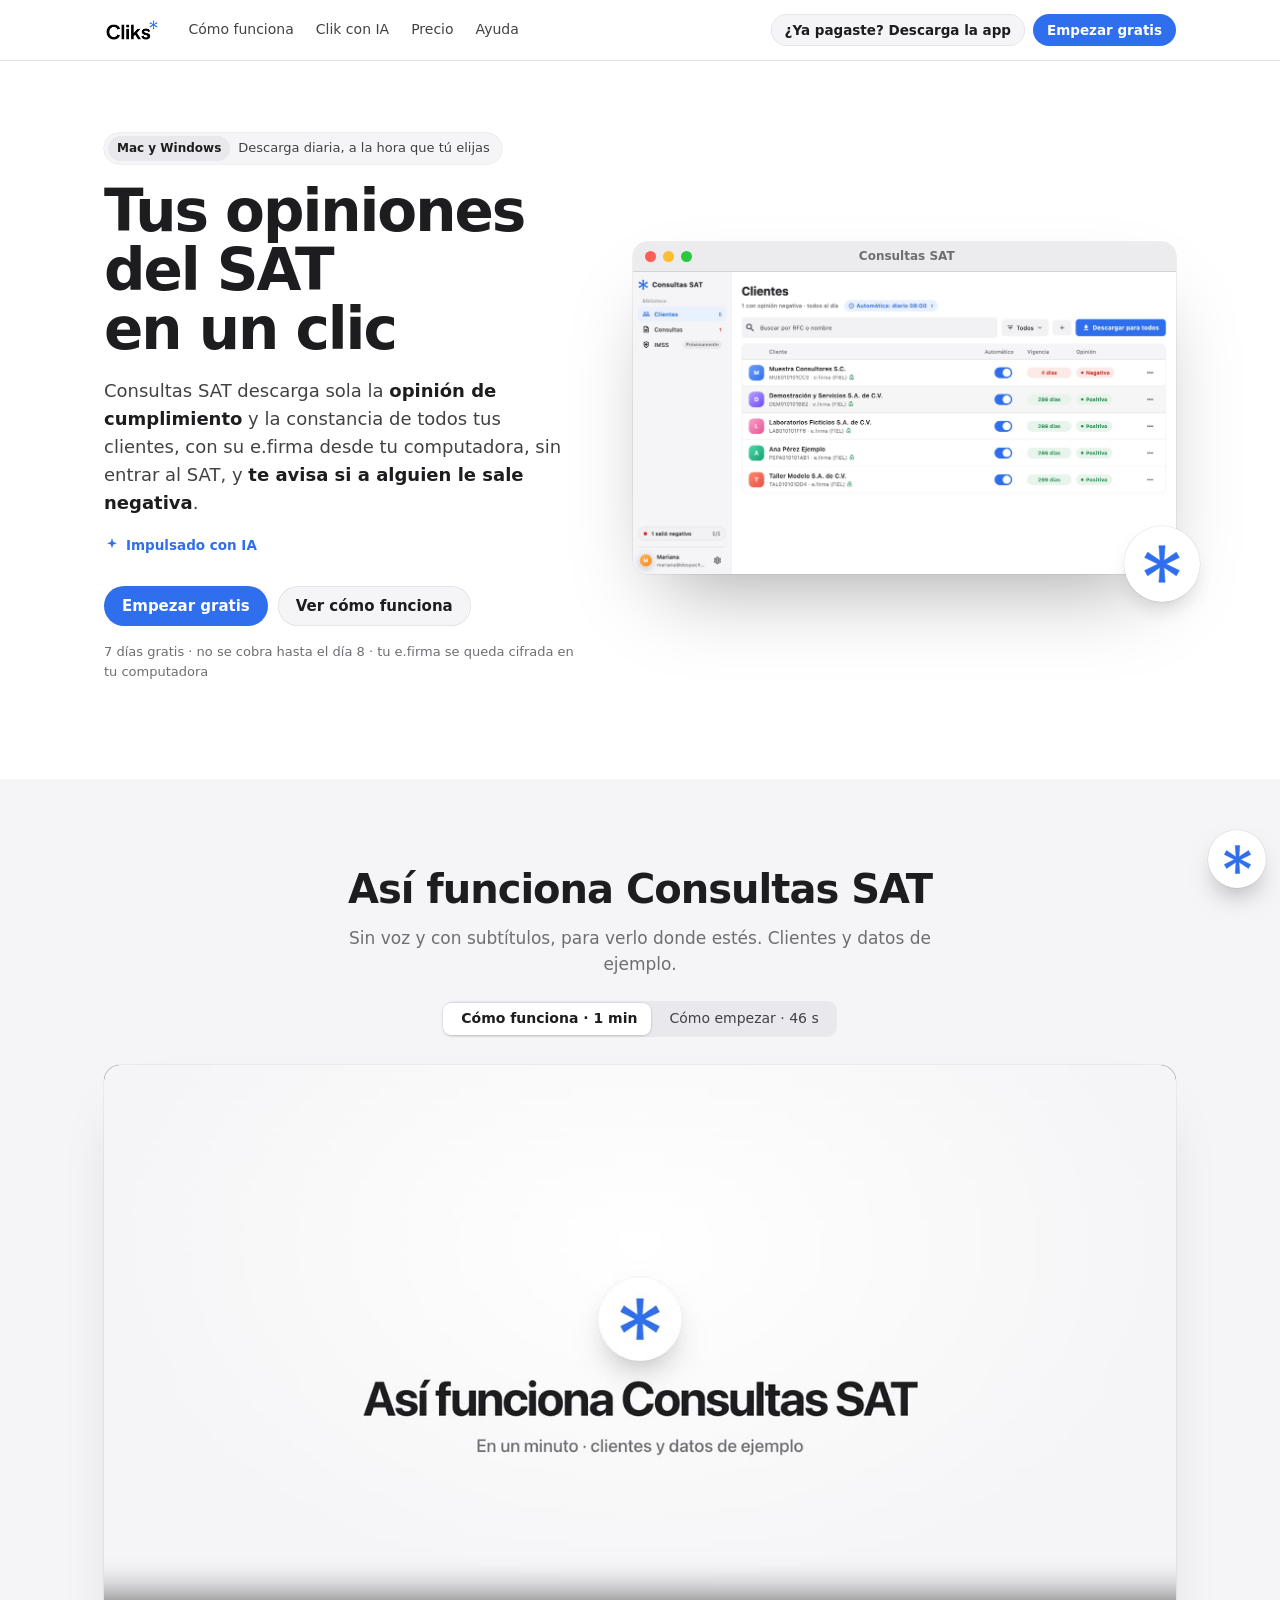
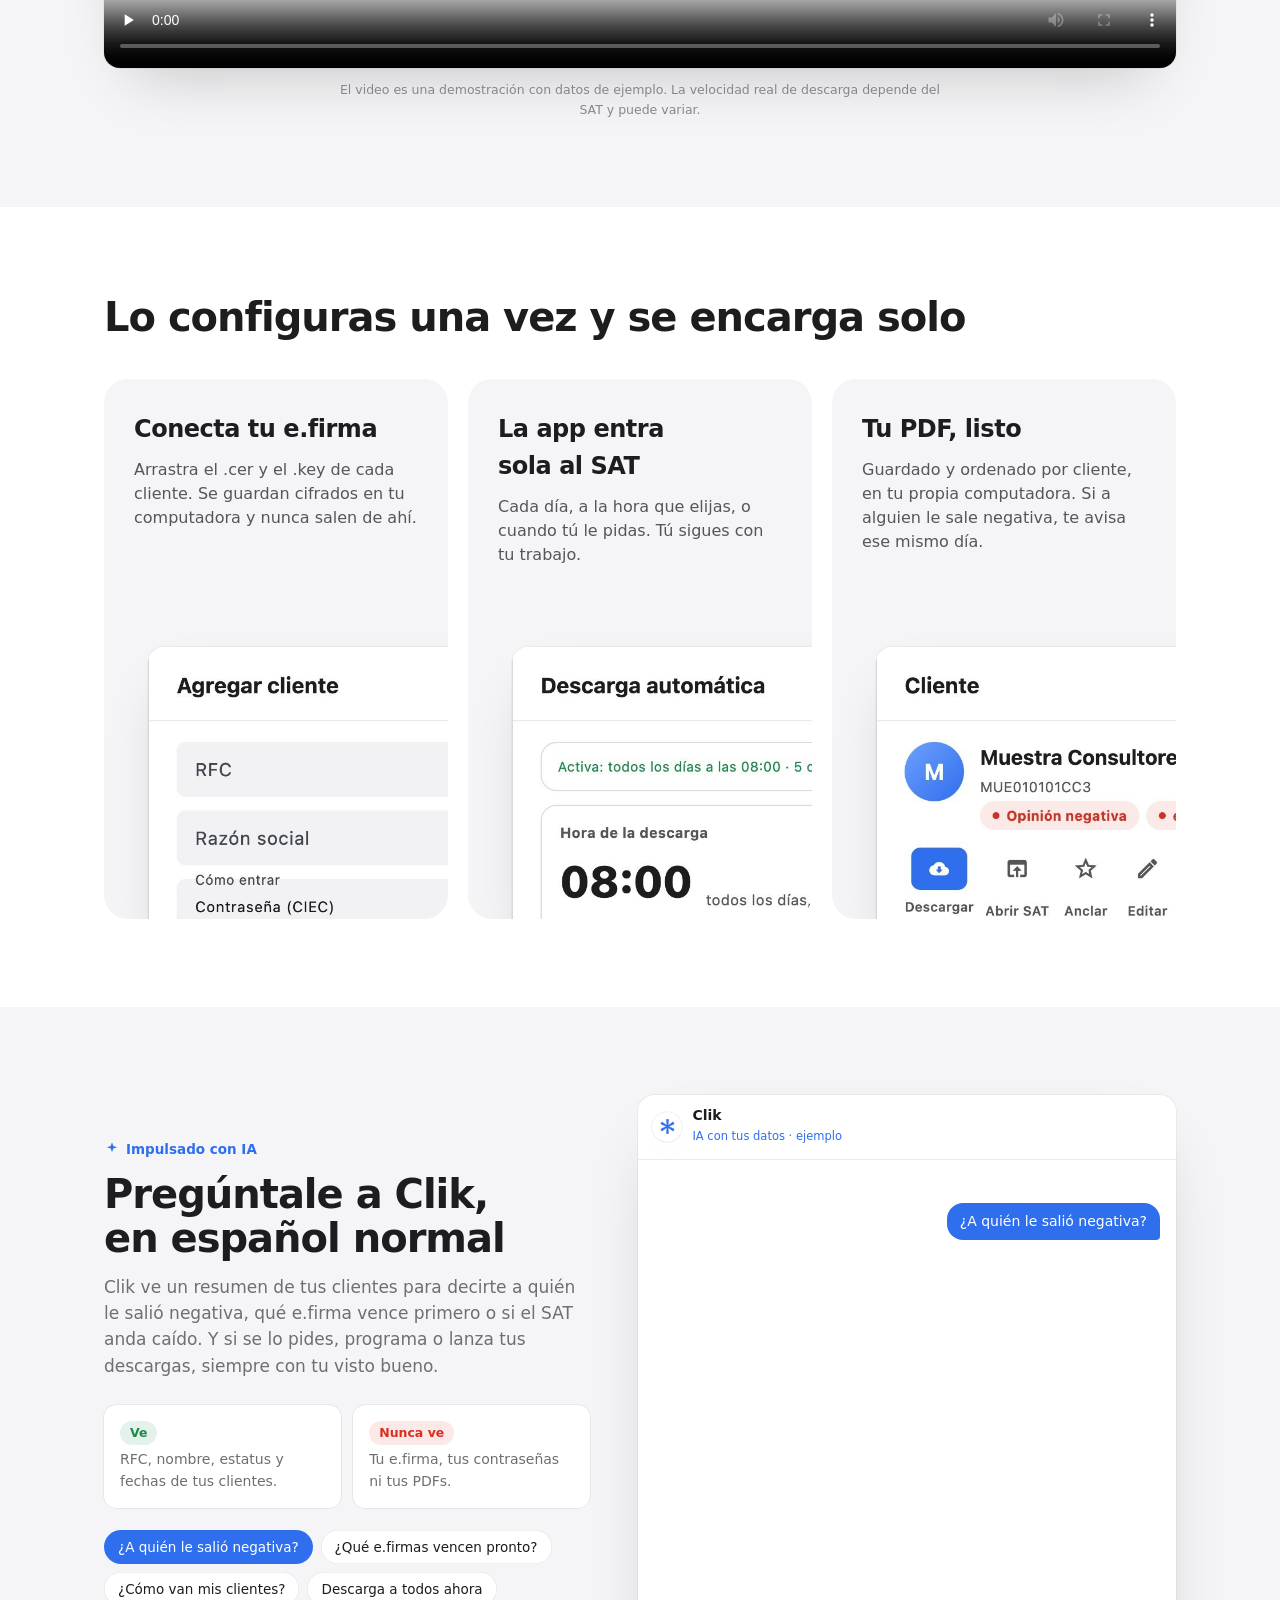
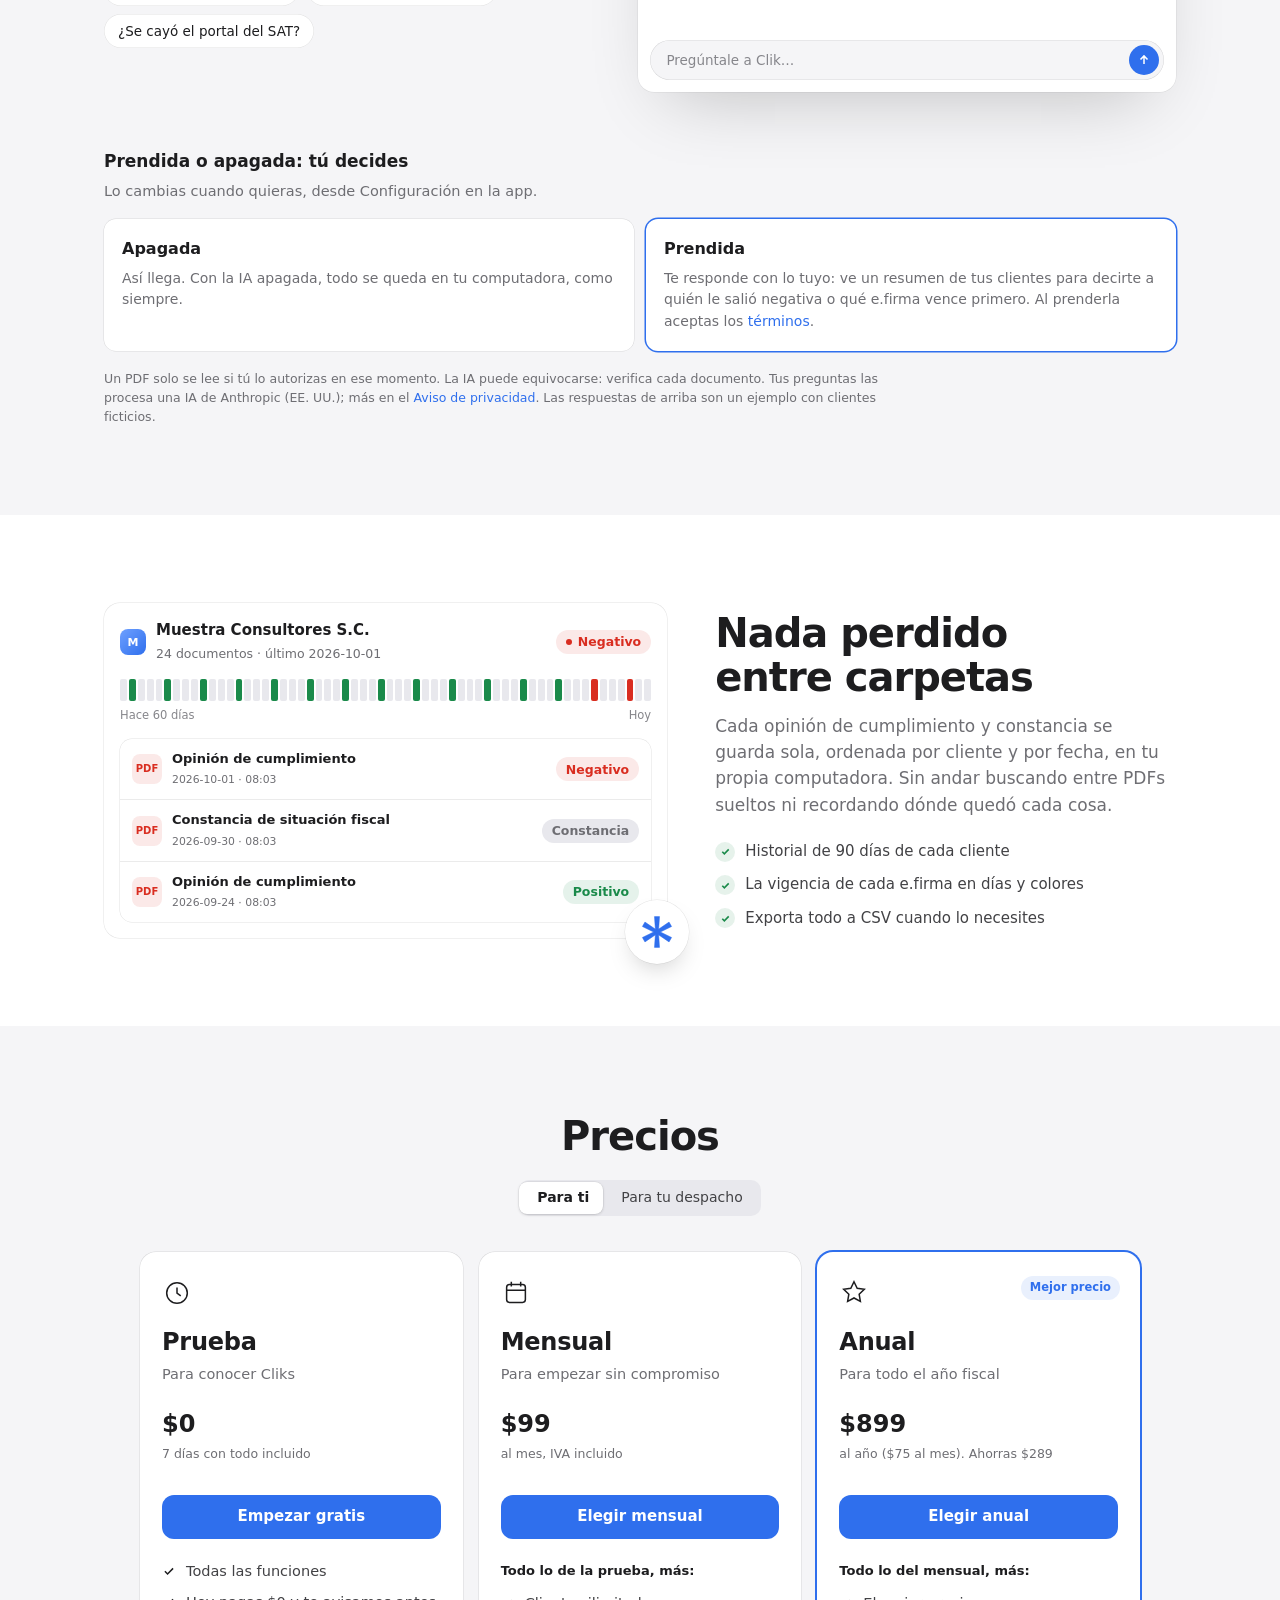
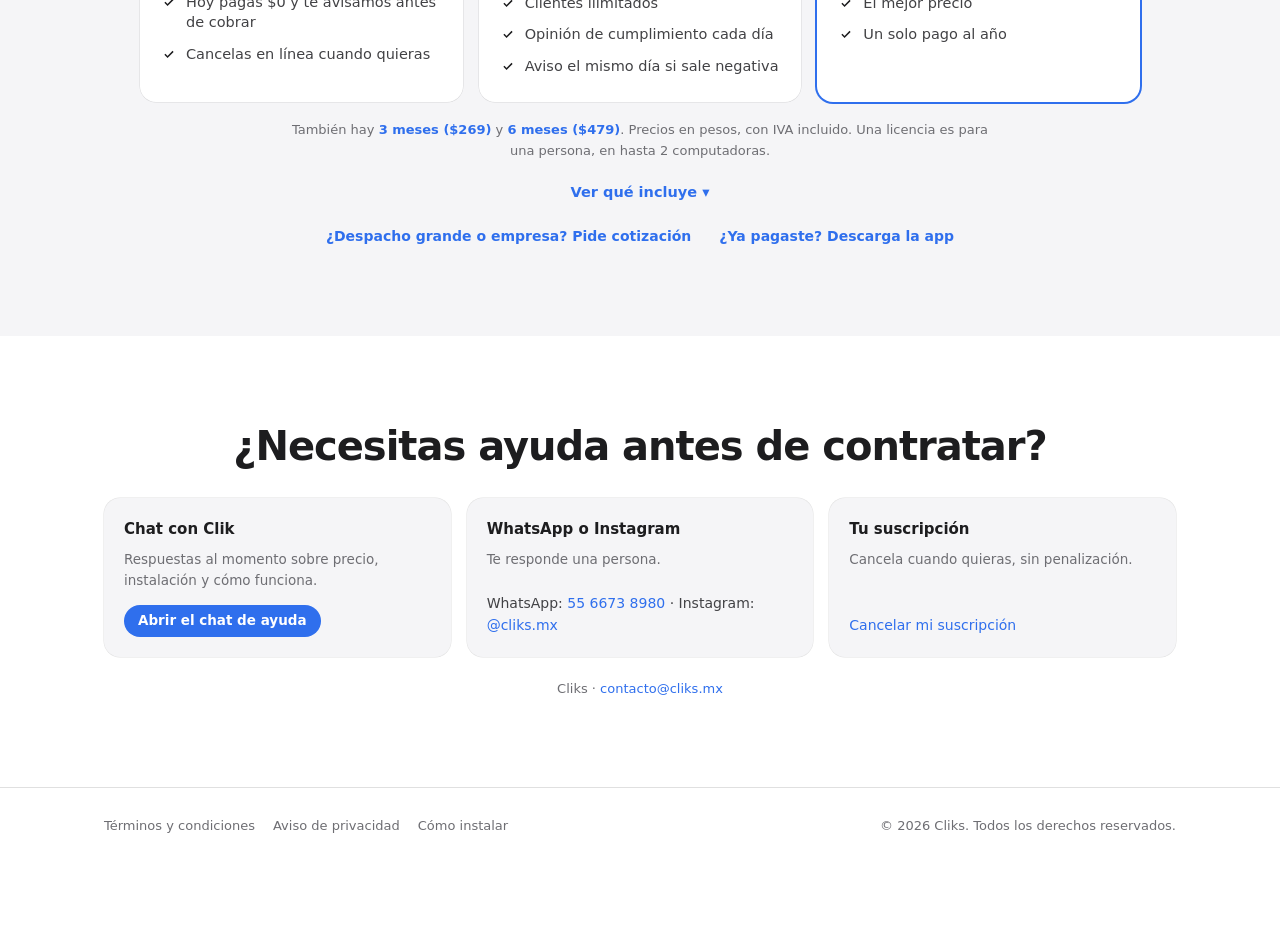
==== commit a1416b71: "Web: fotos reales de la app, videos nuevos, precios con pestañas y tres tarjetas, IA prendida/apagad" ====
--- a/index.html
+++ b/index.html
@@ -14,7 +14,7 @@
 <meta property="og:url" content="https://cliks.mx/">
 <meta property="og:title" content="Consultas SAT: la opinión de cumplimiento de todos tus clientes, sin entrar al SAT">
 <meta property="og:description" content="Descarga sola la opinión de cumplimiento y la constancia de tus clientes, con su e.firma, y te avisa si a alguien le sale negativa. 7 días gratis.">
-<meta property="og:image" content="https://cliks.mx/imagenes/og-cliks.jpg?v=3">
+<meta property="og:image" content="https://cliks.mx/imagenes/og-cliks.jpg?v=4">
 <meta property="og:image:width" content="1200">
 <meta property="og:image:height" content="630">
 <meta property="og:image:alt" content="Cliks, Consultas SAT: pantalla con la lista de clientes y los días que le quedan a cada e.firma">
@@ -189,6 +189,7 @@
   .niveles-tit { margin: 56px 0 0; font-size: 17px; }
   .niveles-tit + p { margin: 6px 0 0; color: var(--tenue); font-size: 14.5px; }
   .niveles { display: grid; grid-template-columns: repeat(3, minmax(0, 1fr)); gap: 12px; margin-top: 16px; }
+  .niveles.dos { grid-template-columns: repeat(2, minmax(0, 1fr)); }
   .nivel { padding: 18px; border-radius: var(--r-3); background: var(--ventana); box-shadow: 0 0 0 .5px var(--linea-fuerte); display: flex; flex-direction: column; gap: 6px; }
   .nivel h3 { font-size: 16px; display: flex; align-items: center; gap: 8px; flex-wrap: wrap; }
   .nivel p { margin: 0; color: var(--tenue); font-size: 14px; }
@@ -328,6 +329,71 @@
     .tira i:hover { transform: scaleY(1.4); }
     .tdoc > div { transition: background-color 150ms ease; } .tdoc > div:hover { background: var(--hover); }
   }
+  /* Nov-2026: fotos reales de la app en vez de dibujos, sin fondos pastel. */
+  .ventana-foto { border-radius: 14px; overflow: hidden; background: #fff; box-shadow: 0 40px 80px -30px rgba(0,0,0,.35), 0 0 0 .5px rgba(0,0,0,.12); }
+  .vf-barra { height: 30px; display: flex; align-items: center; gap: 7px; padding: 0 12px; background: #ececee; border-bottom: .5px solid rgba(0,0,0,.1); }
+  .vf-barra i { width: 11px; height: 11px; border-radius: 50%; background: #ff5f57; } .vf-barra i:nth-child(2) { background: #febc2e; } .vf-barra i:nth-child(3) { background: #28c840; }
+  .vf-barra span { flex: 1; text-align: center; font-size: 12px; font-weight: 600; color: #6e6e73; margin-right: 50px; }
+  .ventana-foto img { display: block; width: 100%; height: auto; }
+  .funcion:nth-child(1), .funcion:nth-child(2), .funcion:nth-child(3) { background: #f5f5f7; }
+  .escena.escena-foto { padding: 0; width: auto; object-fit: cover; object-position: top left; background: #fff; }
+  /* Precios: estilos de la tarjeta de pago */
+  .pv { display: grid; grid-template-columns: minmax(0, 1.15fr) minmax(0, 1fr); gap: 20px; margin-top: 32px; align-items: start; max-width: 900px; margin-inline: auto; }
+  .pv-lista { display: flex; flex-direction: column; gap: 10px; }
+  .pv-op { all: unset; box-sizing: border-box; cursor: pointer; display: flex; align-items: center; gap: 16px; padding: 16px 20px; border-radius: 16px;
+    background: var(--ventana); box-shadow: 0 0 0 1px var(--linea-fuerte); transition: box-shadow 160ms ease, transform 120ms ease; }
+  .pv-op:hover { box-shadow: 0 0 0 1px rgba(0,0,0,.25); }
+  .pv-op:active { transform: scale(.99); }
+  .pv-op:focus-visible { box-shadow: 0 0 0 2px var(--azul), 0 0 0 5px var(--azul-suave); }
+  .pv-op.on { box-shadow: 0 0 0 2px var(--azul); }
+  .pv-izq { flex: 1; min-width: 0; display: flex; flex-direction: column; gap: 2px; }
+  .pv-izq b { font-size: 17px; color: var(--tinta); display: flex; align-items: center; gap: 8px; flex-wrap: wrap; }
+  .pv-izq small { font-size: 13.5px; color: var(--tenue); }
+  .pv-chip { font-size: 11.5px; font-weight: 700; color: var(--azul); background: var(--azul-suave); padding: 2px 8px; border-radius: 999px; }
+  .pv-der { text-align: right; display: flex; flex-direction: column; }
+  .pv-der b { font-size: 19px; color: var(--tinta); font-variant-numeric: tabular-nums; }
+  .pv-der s { font-size: 13px; color: var(--muy-tenue); font-variant-numeric: tabular-nums; }
+  .pv-iva { margin: 12px 4px 0; font-size: 12.5px; color: var(--tenue); }
+  .pv-pago { padding: 22px; display: flex; flex-direction: column; gap: 14px; }
+  .pv-elegido { display: flex; align-items: baseline; justify-content: space-between; gap: 10px; padding-bottom: 12px; border-bottom: 1px solid var(--linea); }
+  .pv-elegido span { font-size: 15px; font-weight: 600; color: var(--tinta); }
+  .pv-elegido b { font-size: 22px; color: var(--tinta); font-variant-numeric: tabular-nums; }
+  .pv-nota { margin: 0; font-size: 12.5px; color: var(--tenue); text-align: center; }
+  .pv-mas { max-width: 900px; margin: 20px auto 0; }
+  .pv-mas summary { cursor: pointer; color: var(--azul); font-weight: 600; font-size: 14.5px; width: max-content; margin: 0 auto; list-style: none; }
+  .pv-mas summary::-webkit-details-marker { display: none; }
+  .pv-mas summary::after { content: " ▾"; } .pv-mas[open] summary::after { content: " ▴"; }
+  .pv-mas-cuerpo { margin-top: 14px; padding: 20px 22px; border-radius: 16px; background: var(--ventana); box-shadow: 0 0 0 1px var(--linea); font-size: 14px; color: var(--texto); }
+  .pv-mas-cuerpo p { margin: 10px 0 0; }
+  .pv-enlaces { display: flex; justify-content: center; flex-wrap: wrap; gap: 8px 28px; margin: 22px 0 0; font-size: 14px; }
+  .pv-enlaces a { color: var(--azul); font-weight: 600; }
+  @media (max-width: 760px) { .pv { grid-template-columns: 1fr; } .pv-op { padding: 16px 18px; } }
+  /* Precios, opción A (como Claude, botones azules) */
+  .pa-pestanas { margin-top: 22px; }
+  .pa-cards { display: grid; grid-template-columns: repeat(3, minmax(0, 1fr)); gap: 16px; margin: 36px auto 0; max-width: 1000px; }
+  .pa-card { position: relative; padding: 26px 22px; display: flex; flex-direction: column; text-align: left; }
+  .pa-card.pa-top { box-shadow: 0 0 0 2px var(--azul); }
+  .pa-chip { position: absolute; top: 24px; right: 20px; font-size: 11.5px; font-weight: 700; color: var(--azul); background: var(--azul-suave); padding: 3px 9px; border-radius: 999px; }
+  .pa-ico { width: 30px; height: 30px; color: var(--tinta); flex: none; }
+  .pa-nom { font-size: 24px; font-weight: 600; letter-spacing: -.01em; color: var(--tinta); margin: 16px 0 2px; }
+  .pa-para { color: var(--tenue); font-size: 14.5px; }
+  .pa-p { font-size: 24px; font-weight: 700; color: var(--tinta); margin-top: 20px; font-variant-numeric: tabular-nums; display: flex; gap: 8px; align-items: baseline; }
+  .pa-p s { font-size: 14px; font-weight: 500; color: var(--muy-tenue); }
+  .pa-pm { font-size: 12.5px; color: var(--tenue); min-height: 36px; line-height: 1.45; margin-top: 2px; }
+  .pa-card .btn { width: 100%; height: 44px; border-radius: 12px; margin: 14px 0 22px; }
+  .pa-titu { font-size: 13px; font-weight: 600; color: var(--tinta); margin-bottom: 12px; }
+  .pa-ok { list-style: none; padding: 0; margin: 0; display: grid; gap: 11px; font-size: 14.5px; color: var(--texto); line-height: 1.4; }
+  .pa-ok li { display: flex; gap: 10px; } .pa-ok svg { flex: none; margin-top: 3px; color: var(--tinta); }
+  .pa-otros { text-align: center; font-size: 13px; color: var(--tenue); margin: 18px auto 0; max-width: 720px; line-height: 1.6; }
+  .pa-otros button { background: none; border: 0; padding: 0; font: inherit; font-weight: 600; color: var(--azul); cursor: pointer; }
+  #pa-pago { max-width: 460px; margin: 28px auto 0; scroll-margin: 90px; }
+  #pa-pago[hidden], #pa-despacho[hidden], #pa-ti[hidden] { display: none; }
+  .pa-plazos { display: flex; width: 100%; } .pa-plazos button { flex: 1; padding: 0 6px; }
+  .pa-desp { max-width: 580px; margin: 36px auto 0; padding: 28px; text-align: left; display: flex; flex-direction: column; gap: 12px; }
+  .pa-desp h3 { margin: 6px 0 0; font-size: 22px; color: var(--tinta); }
+  .pa-desp p { margin: 0; color: var(--texto); font-size: 15px; line-height: 1.5; }
+  .pa-acc { display: flex; gap: 10px; flex-wrap: wrap; margin-top: 8px; }
+  @media (max-width: 760px) { .pa-cards { grid-template-columns: 1fr; } .pa-plazos button { font-size: 13px; } }
 </style>
 </head>
 <body>
@@ -359,7 +425,8 @@
       <p class="nota-chica entra" style="animation-delay:.3s">7 días gratis · no se cobra hasta el día 8 · tu e.firma se queda cifrada en tu computadora</p>
     </div>
     <div class="marco entra" style="animation-delay:.1s" role="img" aria-label="Así se ve la app: la lista de clientes, los días que le quedan a cada e.firma y el resultado de su opinión de cumplimiento">
-      <div class="ventana app-clara" aria-hidden="true">
+      <div class="ventana-foto"><div class="vf-barra" aria-hidden="true"><i></i><i></i><i></i><span>Consultas SAT</span></div><img src="fotos/clientes.jpg" alt="La app Consultas SAT: lista de clientes con la vigencia de su e.firma y el resultado de su opinión de cumplimiento" width="2200" height="1222"></div>
+      <div class="ventana app-clara" aria-hidden="true" hidden>
         <div class="v-lado">
           <div class="luces"><i></i><i></i><i></i></div>
           <div class="v-marca"><span class="simbolo" aria-hidden="true"></span>Cliks</div>
@@ -382,7 +449,7 @@
     <h2 class="titulo">Así funciona Consultas SAT</h2>
     <p class="bajada">Sin voz y con subtítulos, para verlo donde estés. Clientes y datos de ejemplo.</p>
     <div style="margin-top:24px"><div class="segmento" id="seg-video" role="tablist" aria-label="Videos"><span class="pulgar" aria-hidden="true"></span><button type="button" role="tab" class="pestana-video" data-video="funciona" aria-selected="true">Cómo funciona · 1 min</button><button type="button" role="tab" class="pestana-video" data-video="empezar" aria-selected="false">Cómo empezar · 46 s</button></div></div>
-    <div class="video"><video id="video-cliks" controls playsinline preload="none" poster="imagenes/video-portada.jpg?v=3"><source src="videos/cliks-como-funciona.mp4?v=3" type="video/mp4">Tu navegador no puede reproducir este video.</video></div>
+    <div class="video"><video id="video-cliks" controls playsinline preload="none" poster="imagenes/video-portada.jpg?v=4"><source src="videos/cliks-como-funciona.mp4?v=4" type="video/mp4">Tu navegador no puede reproducir este video.</video></div>
     <p class="pie-chico">El video es una demostración con datos de ejemplo. La velocidad real de descarga depende del SAT y puede variar.</p>
   </div>
 </section>
@@ -395,7 +462,8 @@
       <article class="funcion">
         <h3>Conecta tu e.firma</h3>
         <p>Arrastra el .cer y el .key de cada cliente. Se guardan cifrados en tu computadora y nunca salen de ahí.</p>
-        <div class="escena app-clara" aria-hidden="true">
+        <img class="escena escena-foto" src="fotos/agregar_cerca.jpg" alt="La hoja para agregar un cliente con su e.firma" loading="lazy">
+        <div hidden class="escena app-clara" aria-hidden="true">
           <div class="esc-tit">Agregar cliente</div>
           <div class="esc-fila"><span class="etq">RFC</span><span class="val">EJE010101AA1</span></div>
           <div class="esc-fila"><span class="etq">Certificado</span><span class="val">ejemplo_fiel.cer</span><span class="ok"><svg width="10" height="10" viewBox="0 0 24 24" fill="none" stroke="currentColor" stroke-width="3.5"><path d="M5 12.5l4.5 4.5L19 7.5"/></svg></span></div>
@@ -403,24 +471,26 @@
           <div class="esc-fila"><span class="etq">Contraseña</span><span class="val">••••••••••</span></div>
           <div class="esc-pie"><svg width="12" height="12" viewBox="0 0 24 24" fill="none" stroke="currentColor" stroke-width="2.4"><rect x="4.5" y="10.5" width="15" height="10" rx="2"/><path d="M8 10.5V7a4 4 0 0 1 8 0v3.5"/></svg>Se guarda cifrada en esta computadora</div>
         </div>
-        <div class="flotante app-clara" style="right:18px;top:174px" aria-hidden="true"><span class="ico" style="background:linear-gradient(135deg,#6ea0ff,#2f6fed)"><svg width="20" height="20" viewBox="0 0 24 24" fill="none" stroke="#fff" stroke-width="2"><path d="M14 3H7a2 2 0 0 0-2 2v14a2 2 0 0 0 2 2h10a2 2 0 0 0 2-2V8z"/><path d="M14 3v5h5"/></svg></span><span><b>ejemplo_fiel.cer</b><small>Certificado de e.firma</small></span></div>
+        <div hidden class="flotante app-clara" style="right:18px;top:174px" aria-hidden="true"><span class="ico" style="background:linear-gradient(135deg,#6ea0ff,#2f6fed)"><svg width="20" height="20" viewBox="0 0 24 24" fill="none" stroke="#fff" stroke-width="2"><path d="M14 3H7a2 2 0 0 0-2 2v14a2 2 0 0 0 2 2h10a2 2 0 0 0 2-2V8z"/><path d="M14 3v5h5"/></svg></span><span><b>ejemplo_fiel.cer</b><small>Certificado de e.firma</small></span></div>
       </article>
       <article class="funcion">
         <h3>La app entra sola al SAT</h3>
         <p>Cada día, a la hora que elijas, o cuando tú le pidas. Tú sigues con tu trabajo.</p>
-        <div class="escena app-clara" aria-hidden="true">
+        <img class="escena escena-foto" src="fotos/descarga_cerca.jpg" alt="La hoja de descarga automática con la hora de cada día" loading="lazy">
+        <div hidden class="escena app-clara" aria-hidden="true">
           <div class="esc-tit">Descarga automática <span class="mini-sw"></span></div>
           <div class="esc-fila"><span class="etq">Hora</span><span class="val">Todos los días · 8:00</span></div>
           <div class="esc-fila"><span class="val">Ejemplo Comercial</span><span class="chip verde"><i></i>Positivo</span></div>
           <div class="esc-fila"><span class="val">Laboratorios Ficticios</span><span class="chip azul"><span class="giro"></span>Consultando…</span></div>
           <div class="esc-fila"><span class="val">Muestra Consultores</span><span class="chip gris">En espera</span></div>
         </div>
-        <div class="flotante app-clara" style="left:22px;top:174px" aria-hidden="true"><span class="ico" style="background:linear-gradient(135deg,#ffc46b,#f08a1c)"><svg width="20" height="20" viewBox="0 0 24 24" fill="none" stroke="#fff" stroke-width="2.2"><circle cx="12" cy="12" r="8.5"/><path d="M12 7.5V12l3 2"/></svg></span><span><b>Mañana, 8:00</b><small>6 clientes se descargan solos</small></span></div>
+        <div hidden class="flotante app-clara" style="left:22px;top:174px" aria-hidden="true"><span class="ico" style="background:linear-gradient(135deg,#ffc46b,#f08a1c)"><svg width="20" height="20" viewBox="0 0 24 24" fill="none" stroke="#fff" stroke-width="2.2"><circle cx="12" cy="12" r="8.5"/><path d="M12 7.5V12l3 2"/></svg></span><span><b>Mañana, 8:00</b><small>6 clientes se descargan solos</small></span></div>
       </article>
       <article class="funcion">
         <h3>Tu PDF, listo</h3>
         <p>Guardado y ordenado por cliente, en tu propia computadora. Si a alguien le sale negativa, te avisa ese mismo día.</p>
-        <div class="escena papel app-clara" aria-hidden="true">
+        <img class="escena escena-foto" src="fotos/ficha_negativo_cerca.jpg" alt="La ficha de un cliente con opinión negativa, la vigencia de su e.firma y su historial" loading="lazy">
+        <div hidden class="escena papel app-clara" aria-hidden="true">
           <div class="pdf-hoja">
             <div class="pdf-cab"><i></i><span>SAT · OPINIÓN DEL CUMPLIMIENTO</span></div>
             <div class="pdf-t">Opinión del cumplimiento de obligaciones fiscales</div>
@@ -429,7 +499,7 @@
           </div>
           <div class="ruta">Clientes › <b>Ejemplo Comercial</b> › 2026-11 › opinion_2026-11-13.pdf</div>
         </div>
-        <div class="flotante app-clara" style="left:22px;top:174px" aria-hidden="true"><span class="simbolo" style="--t:40px" aria-hidden="true"></span><span style="flex:1;min-width:0"><b>Salió negativa</b><small>Muestra Consultores · ahora</small></span></div>
+        <div hidden class="flotante app-clara" style="left:22px;top:174px" aria-hidden="true"><span class="simbolo" style="--t:40px" aria-hidden="true"></span><span style="flex:1;min-width:0"><b>Salió negativa</b><small>Muestra Consultores · ahora</small></span></div>
       </article>
     </div>
   </div>
@@ -456,20 +526,16 @@
       </div>
     </div>
 
-    <h3 class="niveles-tit">Tú eliges cuánto ve Clik</h3>
-    <p>Lo cambias cuando quieras, desde la app.</p>
-    <div class="niveles">
+    <h3 class="niveles-tit">Prendida o apagada: tú decides</h3>
+    <p>Lo cambias cuando quieras, desde Configuración en la app.</p>
+    <div class="niveles dos">
       <div class="nivel">
         <h3>Apagada</h3>
-        <p>Así llega. Tú la prendes si quieres. Con la IA apagada, todo se queda en tu computadora, como siempre.</p>
-      </div>
-      <div class="nivel">
-        <h3>Privada</h3>
-        <p>Solo lee lo que tú le escribes. Tus clientes no salen de tu computadora.</p>
+        <p>Así llega. Con la IA apagada, todo se queda en tu computadora, como siempre.</p>
       </div>
       <div class="nivel top">
-        <h3>Con mis datos <span class="chip azul">La que más te ayuda</span></h3>
-        <p>Te responde con lo tuyo: ve un resumen de tus clientes para decirte a quién le salió negativa o qué e.firma vence primero.</p>
+        <h3>Prendida</h3>
+        <p>Te responde con lo tuyo: ve un resumen de tus clientes para decirte a quién le salió negativa o qué e.firma vence primero. Al prenderla aceptas los <a href="terminos.html#ia">términos</a>.</p>
       </div>
     </div>
     <p class="letra-chica">Un PDF solo se lee si tú lo autorizas en ese momento. La IA puede equivocarse: verifica cada documento. Tus preguntas las procesa una IA de Anthropic (EE. UU.); más en el <a href="privacidad.html">Aviso de privacidad</a>. Las respuestas de arriba son un ejemplo con clientes ficticios.</p>
@@ -518,38 +584,45 @@
 <section id="seccion-precio" class="franja">
   <div class="cont revela">
     <div class="centro">
-      <h2 class="titulo">Elige tu plan</h2>
-      <p class="bajada">Todos traen todo incluido. Entre más largo el plan, más ahorras.</p>
+      <h2 class="titulo">Precios</h2>
       <p id="promo" class="pc-promo" hidden></p>
-      <div class="planes-caja"><div id="planes" class="segmento" role="group" aria-label="Plazo del plan">
-        <!-- Los cuatro plazos se dibujan con JS desde PLANES. -->
-      </div></div>
+      <div class="pa-pestanas"><div class="segmento" id="seg-para" role="tablist" aria-label="Para quién es"><span class="pulgar" aria-hidden="true"></span><button type="button" role="tab" aria-selected="true" data-para="ti">Para ti</button><button type="button" role="tab" aria-selected="false" data-para="despacho">Para tu despacho</button></div></div>
     </div>
-    <div class="precio">
-      <span class="simbolo pc-simbolo" id="pc-simbolo" aria-hidden="true"></span>
-
-      <div class="tarjeta p-izq">
-        <div><span id="resumen-plan" class="chip azul"></span></div>
-        <div><div id="resumen-total" class="p-monto"></div><div id="resumen-mes" class="p-sub"></div></div>
-        <span id="resumen-ahorro" class="chip verde" style="align-self:flex-start"></span>
-        <div class="linea-t">
-          <div><b>Hoy · $0</b>Empiezas tus 7 días gratis</div>
-          <div><b>Antes del cobro</b>Te avisamos por correo</div>
-          <div><b id="linea-cobro">Día 8</b>Se cobra, o cancelas antes sin costo</div>
+    <span id="pc-simbolo" hidden></span>
+    <!-- Precios (nov-2026):
+         pestañas, tres tarjetas y el pago (correo + casilla + Stripe) como 2.º paso al tocar un botón. -->
+    <div id="pa-ti">
+      <div class="pa-cards">
+        <div class="tarjeta pa-card">
+          <svg class="pa-ico" viewBox="0 0 32 32" fill="none" stroke="currentColor" stroke-width="1.6" aria-hidden="true"><circle cx="16" cy="16" r="11"/><path d="M16 10v6l4 3"/></svg>
+          <div class="pa-nom">Prueba</div><div class="pa-para">Para conocer Cliks</div>
+          <div class="pa-p">$0</div><div class="pa-pm">7 días con todo incluido</div>
+          <button type="button" class="btn btn-1 pa-elegir" data-meses="">Empezar gratis</button>
+          <ul class="pa-ok"><li><svg width="14" height="14" viewBox="0 0 24 24" fill="none" stroke="currentColor" stroke-width="2.6" aria-hidden="true"><path d="M5 12.5l4.5 4.5L19 7.5"/></svg><span>Todas las funciones</span></li><li><svg width="14" height="14" viewBox="0 0 24 24" fill="none" stroke="currentColor" stroke-width="2.6" aria-hidden="true"><path d="M5 12.5l4.5 4.5L19 7.5"/></svg><span>Hoy pagas $0 y te avisamos antes de cobrar</span></li><li><svg width="14" height="14" viewBox="0 0 24 24" fill="none" stroke="currentColor" stroke-width="2.6" aria-hidden="true"><path d="M5 12.5l4.5 4.5L19 7.5"/></svg><span>Cancelas en línea cuando quieras</span></li></ul>
         </div>
-        <ul class="incluye">
-          <li><span class="check"><svg width="11" height="11" viewBox="0 0 24 24" fill="none" stroke="currentColor" stroke-width="3.5"><path d="M5 12.5l4.5 4.5L19 7.5"/></svg></span>Opinión de cumplimiento, cada día</li>
-          <li><span class="check"><svg width="11" height="11" viewBox="0 0 24 24" fill="none" stroke="currentColor" stroke-width="3.5"><path d="M5 12.5l4.5 4.5L19 7.5"/></svg></span>Constancia de situación fiscal</li>
-          <li><span class="check"><svg width="11" height="11" viewBox="0 0 24 24" fill="none" stroke="currentColor" stroke-width="3.5"><path d="M5 12.5l4.5 4.5L19 7.5"/></svg></span>Clientes ilimitados</li>
-          <li><span class="check"><svg width="11" height="11" viewBox="0 0 24 24" fill="none" stroke="currentColor" stroke-width="3.5"><path d="M5 12.5l4.5 4.5L19 7.5"/></svg></span>Aviso el mismo día si sale negativa</li>
-          <li><span class="check"><svg width="11" height="11" viewBox="0 0 24 24" fill="none" stroke="currentColor" stroke-width="3.5"><path d="M5 12.5l4.5 4.5L19 7.5"/></svg></span>Tu e.firma, cifrada en tu equipo</li>
-          <li><span class="check"><svg width="11" height="11" viewBox="0 0 24 24" fill="none" stroke="currentColor" stroke-width="3.5"><path d="M5 12.5l4.5 4.5L19 7.5"/></svg></span>Para Mac y Windows</li>
-        </ul>
+        <div class="tarjeta pa-card">
+          <svg class="pa-ico" viewBox="0 0 32 32" fill="none" stroke="currentColor" stroke-width="1.6" aria-hidden="true"><rect x="6" y="7" width="20" height="19" rx="3"/><path d="M6 13h20M11 4v5M21 4v5"/></svg>
+          <div class="pa-nom">Mensual</div><div class="pa-para">Para empezar sin compromiso</div>
+          <div class="pa-p" id="pa-p1">$99</div><div class="pa-pm" id="pa-pm1">al mes, IVA incluido</div>
+          <button type="button" class="btn btn-1 pa-elegir" data-meses="1">Elegir mensual</button>
+          <div class="pa-titu">Todo lo de la prueba, más:</div>
+          <ul class="pa-ok"><li><svg width="14" height="14" viewBox="0 0 24 24" fill="none" stroke="currentColor" stroke-width="2.6" aria-hidden="true"><path d="M5 12.5l4.5 4.5L19 7.5"/></svg><span>Clientes ilimitados</span></li><li><svg width="14" height="14" viewBox="0 0 24 24" fill="none" stroke="currentColor" stroke-width="2.6" aria-hidden="true"><path d="M5 12.5l4.5 4.5L19 7.5"/></svg><span>Opinión de cumplimiento cada día</span></li><li><svg width="14" height="14" viewBox="0 0 24 24" fill="none" stroke="currentColor" stroke-width="2.6" aria-hidden="true"><path d="M5 12.5l4.5 4.5L19 7.5"/></svg><span>Aviso el mismo día si sale negativa</span></li></ul>
+        </div>
+        <div class="tarjeta pa-card pa-top">
+          <span class="pa-chip">Mejor precio</span>
+          <svg class="pa-ico" viewBox="0 0 32 32" fill="none" stroke="currentColor" stroke-width="1.6" aria-hidden="true"><path d="M16 4l3.4 7 7.6 1-5.5 5.3 1.3 7.6L16 21.3l-6.8 3.6 1.3-7.6L5 12l7.6-1z"/></svg>
+          <div class="pa-nom">Anual</div><div class="pa-para">Para todo el año fiscal</div>
+          <div class="pa-p" id="pa-p12">$899</div><div class="pa-pm" id="pa-pm12">al año</div>
+          <button type="button" class="btn btn-1 pa-elegir" data-meses="12">Elegir anual</button>
+          <div class="pa-titu">Todo lo del mensual, más:</div>
+          <ul class="pa-ok"><li><svg width="14" height="14" viewBox="0 0 24 24" fill="none" stroke="currentColor" stroke-width="2.6" aria-hidden="true"><path d="M5 12.5l4.5 4.5L19 7.5"/></svg><span>El mejor precio</span></li><li><svg width="14" height="14" viewBox="0 0 24 24" fill="none" stroke="currentColor" stroke-width="2.6" aria-hidden="true"><path d="M5 12.5l4.5 4.5L19 7.5"/></svg><span>Un solo pago al año</span></li></ul>
+        </div>
       </div>
-
-      <div class="tarjeta p-der app-clara">
+      <p class="pa-otros" id="pa-otros"></p>
+      <div class="tarjeta pv-pago app-clara" id="pa-pago" hidden>
+        <div class="pv-elegido"><span id="pv-nombre">1 año</span><b id="pv-precio">$899</b></div>
+        <div class="segmento pa-plazos" id="planes" role="radiogroup" aria-label="Plazo del plan"></div>
         <div class="campo"><label for="correo">Tu correo</label><input id="correo" type="email" placeholder="nombre@despacho.mx" autocomplete="email"></div>
-        <p id="resumen-plan-nota" class="pc-total">Una licencia es para <strong>una persona</strong> (hasta 2 computadoras). ¿Son varias en tu equipo? Cada quien contrata la suya con su correo; si son muchas, <a href="mailto:contacto@cliks.mx" style="text-decoration:underline">escríbenos</a> y vemos tu caso.</p>
         <label class="casilla">
           <input type="checkbox" id="acepto">
           <span id="texto-acepto"></span>
@@ -564,20 +637,38 @@
         </label>
         <button id="btn-pagar" class="btn btn-1" type="button" onclick="pagar()">Empezar mis 7 días gratis</button>
         <p id="error" style="display:none;"></p>
-        <p class="seguro">Pago seguro con Stripe</p>
-        <div class="pc-factura">
-          <button type="button" class="pc-mas" id="btn-factura" aria-expanded="false">¿Necesitas factura?</button>
-          <p class="detalle" id="texto-factura" hidden>En la siguiente pantalla marca la casilla <strong>«Estoy comprando en calidad de empresa»</strong> (también si eres persona física) y escribe tu RFC. No es obligatorio.</p>
-        </div>
+        <p class="pv-nota">Hoy pagas $0 · te avisamos antes de cobrar · cancelas cuando quieras</p>
       </div>
     </div>
-
-    <div class="tarjeta empresa">
-      <span><b>¿Despacho grande o empresa?</b>Te respondemos con una propuesta a tu medida.</span>
-      <a class="btn btn-2 btn-chico" href="https://wa.me/525566738980?text=Hola%2C%20somos%20un%20despacho%20o%20empresa%20y%20queremos%20una%20cotizaci%C3%B3n%20de%20Cliks." target="_blank" rel="noopener">Pedir cotización por WhatsApp</a>
-      <a class="btn btn-2 btn-chico" href="mailto:contacto@cliks.mx?subject=Cotizaci%C3%B3n%20para%20mi%20despacho%20o%20empresa">contacto@cliks.mx</a>
+    <div id="pa-despacho" hidden>
+      <div class="tarjeta pa-desp">
+        <svg class="pa-ico" viewBox="0 0 32 32" fill="none" stroke="currentColor" stroke-width="1.6" aria-hidden="true"><circle cx="12" cy="11" r="4.5"/><path d="M4 26c1-5 4.5-7 8-7s7 2 8 7M21 7.5a4 4 0 010 8M23.5 19c2.5 1 3.8 3.4 4.3 7"/></svg>
+        <h3>Para tu despacho</h3>
+        <p>Cada persona de tu equipo contrata su licencia con su correo, al mismo precio. Una licencia es para una persona, en hasta 2 computadoras.</p>
+        <p>¿Despacho grande o empresa? Te hacemos una cotización.</p>
+        <div class="pa-acc"><a class="btn btn-1" href="https://wa.me/525566738980?text=Hola%2C%20somos%20un%20despacho%20o%20empresa%20y%20queremos%20una%20cotizaci%C3%B3n%20de%20Cliks." target="_blank" rel="noopener">Pedir cotización por WhatsApp</a><button type="button" class="btn btn-2" id="pa-ver-ti">Ver precios por persona</button></div>
+      </div>
     </div>
-    <p class="descarga-link"><a href="instalar.html" id="link-descargar-cuerpo">¿Ya pagaste? Descarga la app aquí →</a></p>
+
+    <details class="pv-mas">
+      <summary>Ver qué incluye</summary>
+      <div class="pv-mas-cuerpo">
+        <ul class="incluye">
+          <li><span class="check"><svg width="11" height="11" viewBox="0 0 24 24" fill="none" stroke="currentColor" stroke-width="3.5"><path d="M5 12.5l4.5 4.5L19 7.5"/></svg></span>Opinión de cumplimiento, cada día</li>
+          <li><span class="check"><svg width="11" height="11" viewBox="0 0 24 24" fill="none" stroke="currentColor" stroke-width="3.5"><path d="M5 12.5l4.5 4.5L19 7.5"/></svg></span>Constancia de situación fiscal</li>
+          <li><span class="check"><svg width="11" height="11" viewBox="0 0 24 24" fill="none" stroke="currentColor" stroke-width="3.5"><path d="M5 12.5l4.5 4.5L19 7.5"/></svg></span>Clientes ilimitados</li>
+          <li><span class="check"><svg width="11" height="11" viewBox="0 0 24 24" fill="none" stroke="currentColor" stroke-width="3.5"><path d="M5 12.5l4.5 4.5L19 7.5"/></svg></span>Aviso el mismo día si sale negativa</li>
+          <li><span class="check"><svg width="11" height="11" viewBox="0 0 24 24" fill="none" stroke="currentColor" stroke-width="3.5"><path d="M5 12.5l4.5 4.5L19 7.5"/></svg></span>Tu e.firma, cifrada en tu equipo</li>
+          <li><span class="check"><svg width="11" height="11" viewBox="0 0 24 24" fill="none" stroke="currentColor" stroke-width="3.5"><path d="M5 12.5l4.5 4.5L19 7.5"/></svg></span>Para Mac y Windows</li>
+        </ul>
+        <p><b>¿Son varios en tu equipo?</b> Cada quien contrata su licencia con su correo.</p>
+        <p class="pc-factura"><b>¿Necesitas factura?</b> <button type="button" class="pc-mas" id="btn-factura" aria-expanded="false">Cómo pedirla</button></p>
+        <p class="detalle" id="texto-factura" hidden>En la siguiente pantalla marca la casilla <strong>«Estoy comprando en calidad de empresa»</strong> (también si eres persona física) y escribe tu RFC. No es obligatorio.</p>
+        <p class="seguro" style="text-align:left">El pago lo procesa Stripe; nosotros nunca vemos tu tarjeta.</p>
+      </div>
+    </details>
+
+    <p class="pv-enlaces"><a href="https://wa.me/525566738980?text=Hola%2C%20somos%20un%20despacho%20o%20empresa%20y%20queremos%20una%20cotizaci%C3%B3n%20de%20Cliks." target="_blank" rel="noopener">¿Despacho grande o empresa? Pide cotización</a><a href="instalar.html" id="link-descargar-cuerpo">¿Ya pagaste? Descarga la app</a></p>
   </div>
 </section>
 
@@ -642,8 +733,8 @@
   // Videos de la portada: "cómo funciona" y "cómo empezar".
   (function () {
     const VIDEOS = {
-      funciona: { archivo: "videos/cliks-como-funciona.mp4?v=3", poster: "imagenes/video-portada.jpg?v=3" },
-      empezar: { archivo: "videos/cliks-como-empezar.mp4?v=3", poster: "imagenes/video-portada-empezar.jpg?v=3" },
+      funciona: { archivo: "videos/cliks-como-funciona.mp4?v=4", poster: "imagenes/video-portada.jpg?v=4" },
+      empezar: { archivo: "videos/cliks-como-empezar.mp4?v=4", poster: "imagenes/video-portada-empezar.jpg?v=4" },
     };
     const video = document.getElementById("video-cliks");
     const seg = document.getElementById("seg-video");
@@ -682,31 +773,29 @@
     const peso = (n) => "$" + n.toLocaleString("es-MX");
     const totalPrimerCobro = () => PLANES[PLAN_ELEGIDO].precio;
 
-    // Los cuatro plazos: se crean una vez y después sólo se actualizan (así el fondito se desliza en vez de brincar).
+    // Precios: tarjetas con el precio de HOY (del servidor) + los 4 plazos como segmento dentro del pago.
     function pintarPlazos() {
-      const seg = $("planes");
-      if (!seg.querySelector("button")) {
-        let h = '<span class="pulgar" aria-hidden="true"></span>';
-        for (const m of [1, 3, 6, 12]) h += `<button type="button" data-meses="${m}"${m === 12 ? ' class="pc-anual"' : ""}></button>`;
-        seg.innerHTML = h;
+      let h = '<span class="pulgar" aria-hidden="true"></span>';
+      for (const m of [1, 3, 6, 12]) {
+        const sel = m === PLAN_ELEGIDO;
+        h += `<button type="button" role="radio" aria-checked="${sel}" aria-pressed="${sel}" data-meses="${m}">${PLANES[m].nombre}</button>`;
       }
-      seg.querySelectorAll("button").forEach((b) => {
-        const m = +b.dataset.meses, p = PLANES[m], ahorro = Math.round((1 - p.precio / (PLANES[1].precio * m)) * 100);
-        b.setAttribute("aria-pressed", String(m === PLAN_ELEGIDO));
-        b.innerHTML = p.nombre + (m === 12 ? `<em>−${ahorro}%</em>` : "");
-      });
-      moverPulgar(seg);
+      $("planes").innerHTML = h;
+      requestAnimationFrame(() => moverPulgar($("planes")));
+      const tachado = (m) => LANZ.activo && PLANES[m].lista > PLANES[m].precio ? ` <s>${peso(PLANES[m].lista)}</s>` : "";
+      $("pa-p1").innerHTML = peso(PLANES[1].precio) + tachado(1);
+      $("pa-pm1").textContent = "al mes, IVA incluido";
+      const ahorro = PLANES[1].precio * 12 - PLANES[12].precio;
+      $("pa-p12").innerHTML = peso(PLANES[12].precio) + tachado(12);
+      $("pa-pm12").textContent = "al año (" + peso(Math.round(PLANES[12].precio / 12)) + " al mes)" + (ahorro > 0 ? ". Ahorras " + peso(ahorro) : "");
+      $("pa-otros").innerHTML = `También hay <button type="button" class="pa-elegir" data-meses="3">3 meses (${peso(PLANES[3].precio)})</button> y ` +
+        `<button type="button" class="pa-elegir" data-meses="6">6 meses (${peso(PLANES[6].precio)})</button>. Precios en pesos, con IVA incluido. Una licencia es para una persona, en hasta 2 computadoras.`;
     }
 
     function pintar() {
-      // Con lanzamiento, lo tachado es el precio de LISTA de ese plan; sin lanzamiento, lo que costarían los meses sueltos.
-      const p = PLANES[PLAN_ELEGIDO], base = LANZ.activo ? p.lista : PLANES[1].precio * PLAN_ELEGIDO, ahorro = base - p.precio;
-      $("resumen-plan").textContent = "Plan de " + p.nombre;
-      $("resumen-total").innerHTML = (ahorro > 0 ? `<span class="pc-tach">${peso(base)}</span>` : "") + peso(p.precio) + "<small>MXN · IVA incluido</small>";
-      $("resumen-mes").textContent = PLAN_ELEGIDO === 1 ? "Se renueva cada mes" : "Equivale a " + peso(Math.round(p.precio / PLAN_ELEGIDO)) + " al mes";
-      $("resumen-ahorro").textContent = LANZ.activo ? "Precio de lanzamiento · ahorras " + peso(ahorro) : (ahorro > 0 ? "Ahorras " + peso(ahorro) : "Mes a mes");
-      $("resumen-ahorro").className = "chip " + (LANZ.activo || ahorro > 0 ? "verde" : "gris");
-      $("linea-cobro").textContent = "Día 8 · " + peso(totalPrimerCobro());
+      const p = PLANES[PLAN_ELEGIDO];
+      $("pv-nombre").textContent = "Plan de " + p.nombre;
+      $("pv-precio").textContent = peso(p.precio);
       // La casilla dice el monto exacto del plan elegido: ahí está el consentimiento al cargo.
       $("texto-acepto").innerHTML = 'Acepto los <a href="terminos.html" target="_blank" rel="noopener">Términos</a>, el ' +
         '<a href="privacidad.html" target="_blank" rel="noopener">Aviso de privacidad</a> y el cobro de <b>' + peso(totalPrimerCobro()) + " " + p.cada +
@@ -719,11 +808,33 @@
     }
 
     $("planes").addEventListener("click", (e) => {
-      const b = e.target.closest("button"); if (!b) return;
+      const b = e.target.closest("button[data-meses]"); if (!b) return;
       PLAN_ELEGIDO = +b.dataset.meses; pintarPlazos(); pintar();
-      if (!QUIETO) $("resumen-total").animate([{ opacity: 0, transform: "translateY(20%)", filter: "blur(3px)" }, { opacity: 1, transform: "none", filter: "blur(0)" }], { duration: 320, easing: "cubic-bezier(.23,1,.32,1)" });
-      if (PLAN_ELEGIDO === 12) feliz(1400);
+      if (!QUIETO) $("pv-precio").animate([{ opacity: 0, transform: "translateY(20%)", filter: "blur(3px)" }, { opacity: 1, transform: "none", filter: "blur(0)" }], { duration: 320, easing: "cubic-bezier(.23,1,.32,1)" });
+      if (PLAN_ELEGIDO === 12 && typeof feliz === "function") feliz(1400);
     });
+    // Paso 2: al tocar el botón de una tarjeta (o «3 meses»/«6 meses») aparece el pago con ese plazo ya elegido.
+    $("pa-ti").addEventListener("click", (e) => {
+      const b = e.target.closest(".pa-elegir"); if (!b) return;
+      if (b.dataset.meses) PLAN_ELEGIDO = +b.dataset.meses;
+      const pago = $("pa-pago"), nuevo = pago.hidden;
+      pago.hidden = false; pintarPlazos(); pintar();
+      pago.scrollIntoView({ behavior: QUIETO ? "auto" : "smooth", block: "center" });
+      $("correo").focus({ preventScroll: true });
+      if (nuevo && !QUIETO) pago.animate([{ opacity: 0, transform: "translateY(12px)" }, { opacity: 1, transform: "none" }], { duration: 300, easing: "cubic-bezier(.23,1,.32,1)" });
+      if (PLAN_ELEGIDO === 12 && typeof feliz === "function") feliz(1400);
+    });
+    // Pestañas «Para ti» / «Para tu despacho».
+    const segPara = $("seg-para");
+    const verPara = (cual) => {
+      segPara.querySelectorAll("button").forEach((b) => b.setAttribute("aria-selected", String(b.dataset.para === cual)));
+      $("pa-ti").hidden = cual !== "ti"; $("pa-despacho").hidden = cual !== "despacho";
+      moverPulgar(segPara); if (cual === "ti") moverPulgar($("planes"));
+    };
+    segPara.addEventListener("click", (e) => { const b = e.target.closest("button[data-para]"); if (b) verPara(b.dataset.para); });
+    $("pa-ver-ti").onclick = () => verPara("ti");
+    addEventListener("load", () => moverPulgar(segPara));
+    addEventListener("resize", () => moverPulgar(segPara));
     $("btn-factura").onclick = () => { const t = $("texto-factura"); t.hidden = !t.hidden; $("btn-factura").setAttribute("aria-expanded", String(!t.hidden)); };
     addEventListener("load", () => moverPulgar($("planes")));
     addEventListener("resize", () => moverPulgar($("planes")));
@@ -767,7 +878,8 @@
   function mostrarPrecio(e) {
     if (e) e.preventDefault();
     document.getElementById("seccion-precio").scrollIntoView({ behavior: QUIETO ? "auto" : "smooth", block: "start" });
-    document.getElementById("correo").focus({ preventScroll: true });
+    const c = document.getElementById("correo");
+    if (c.offsetParent) c.focus({ preventScroll: true });
   }
 
   // El botón se apaga ("Abriendo pago...") mientras se abre la pantalla de Stripe. Si la persona regresa con la flecha
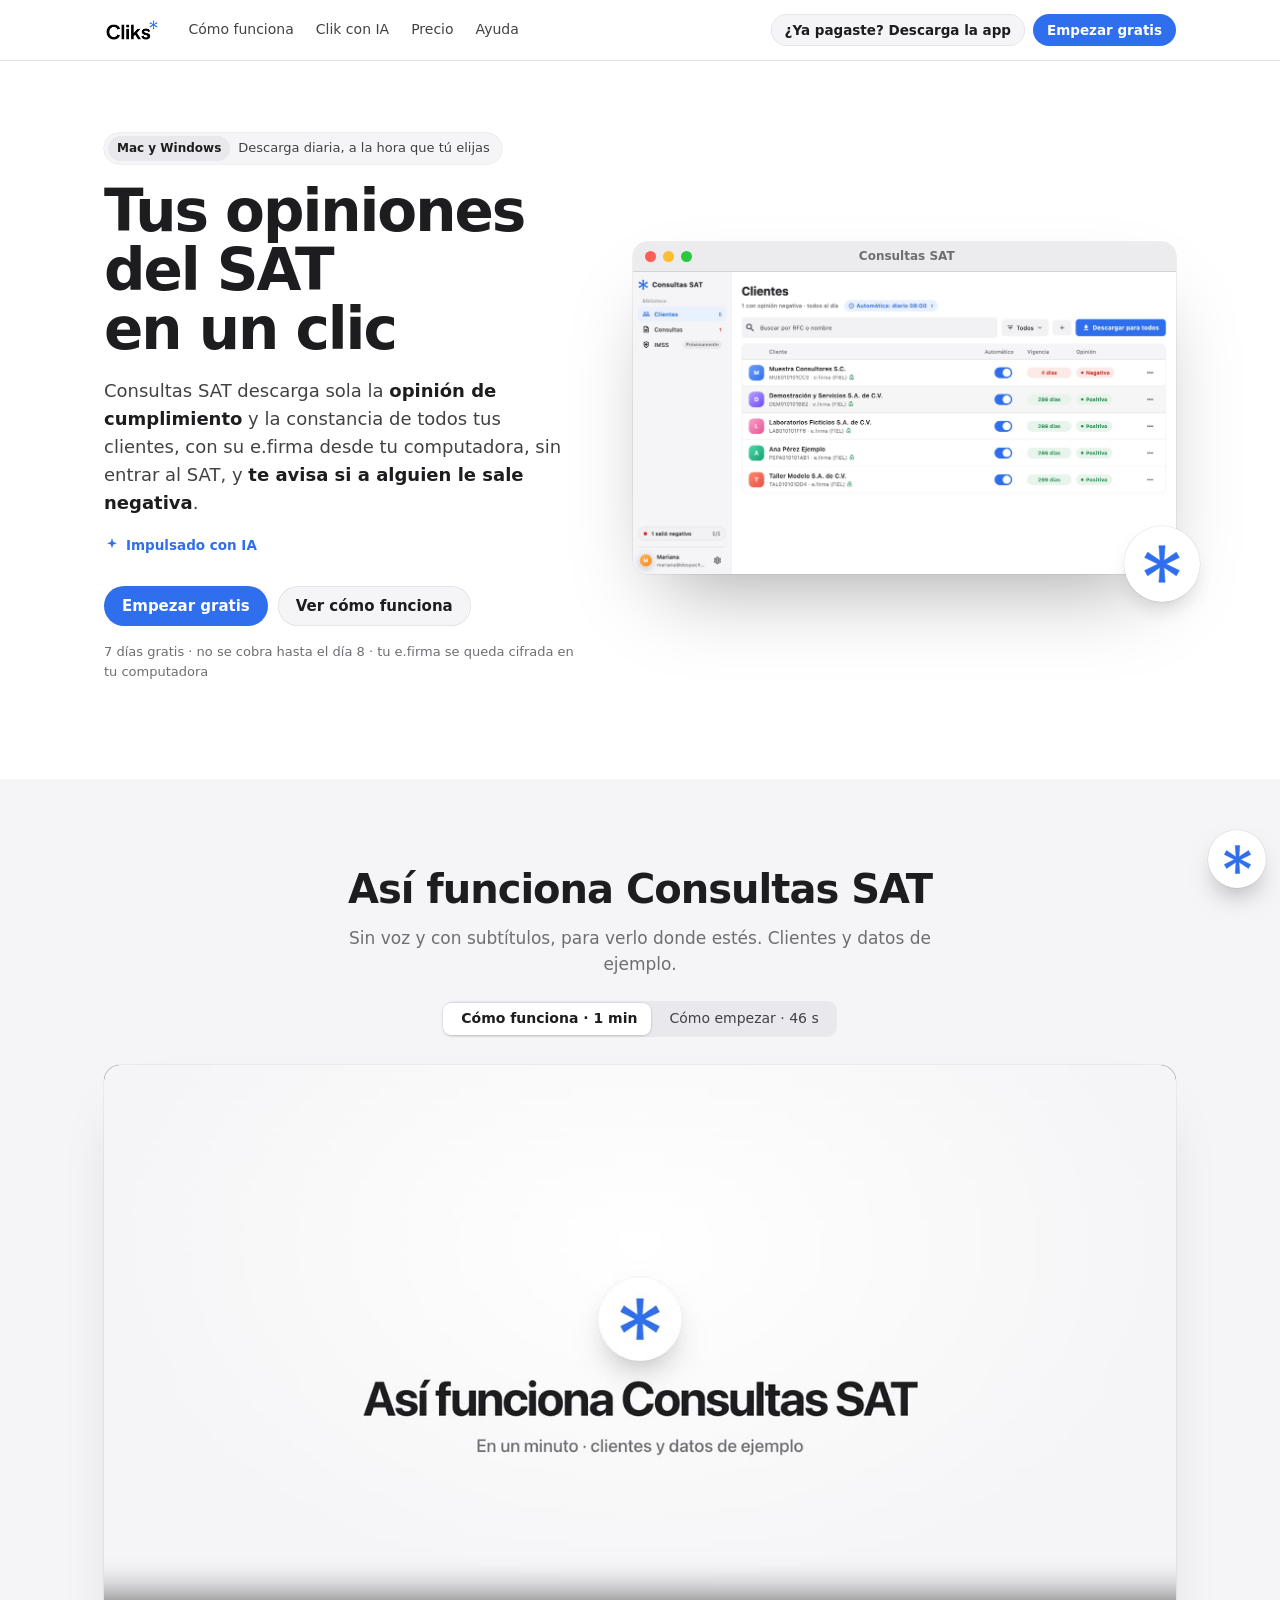
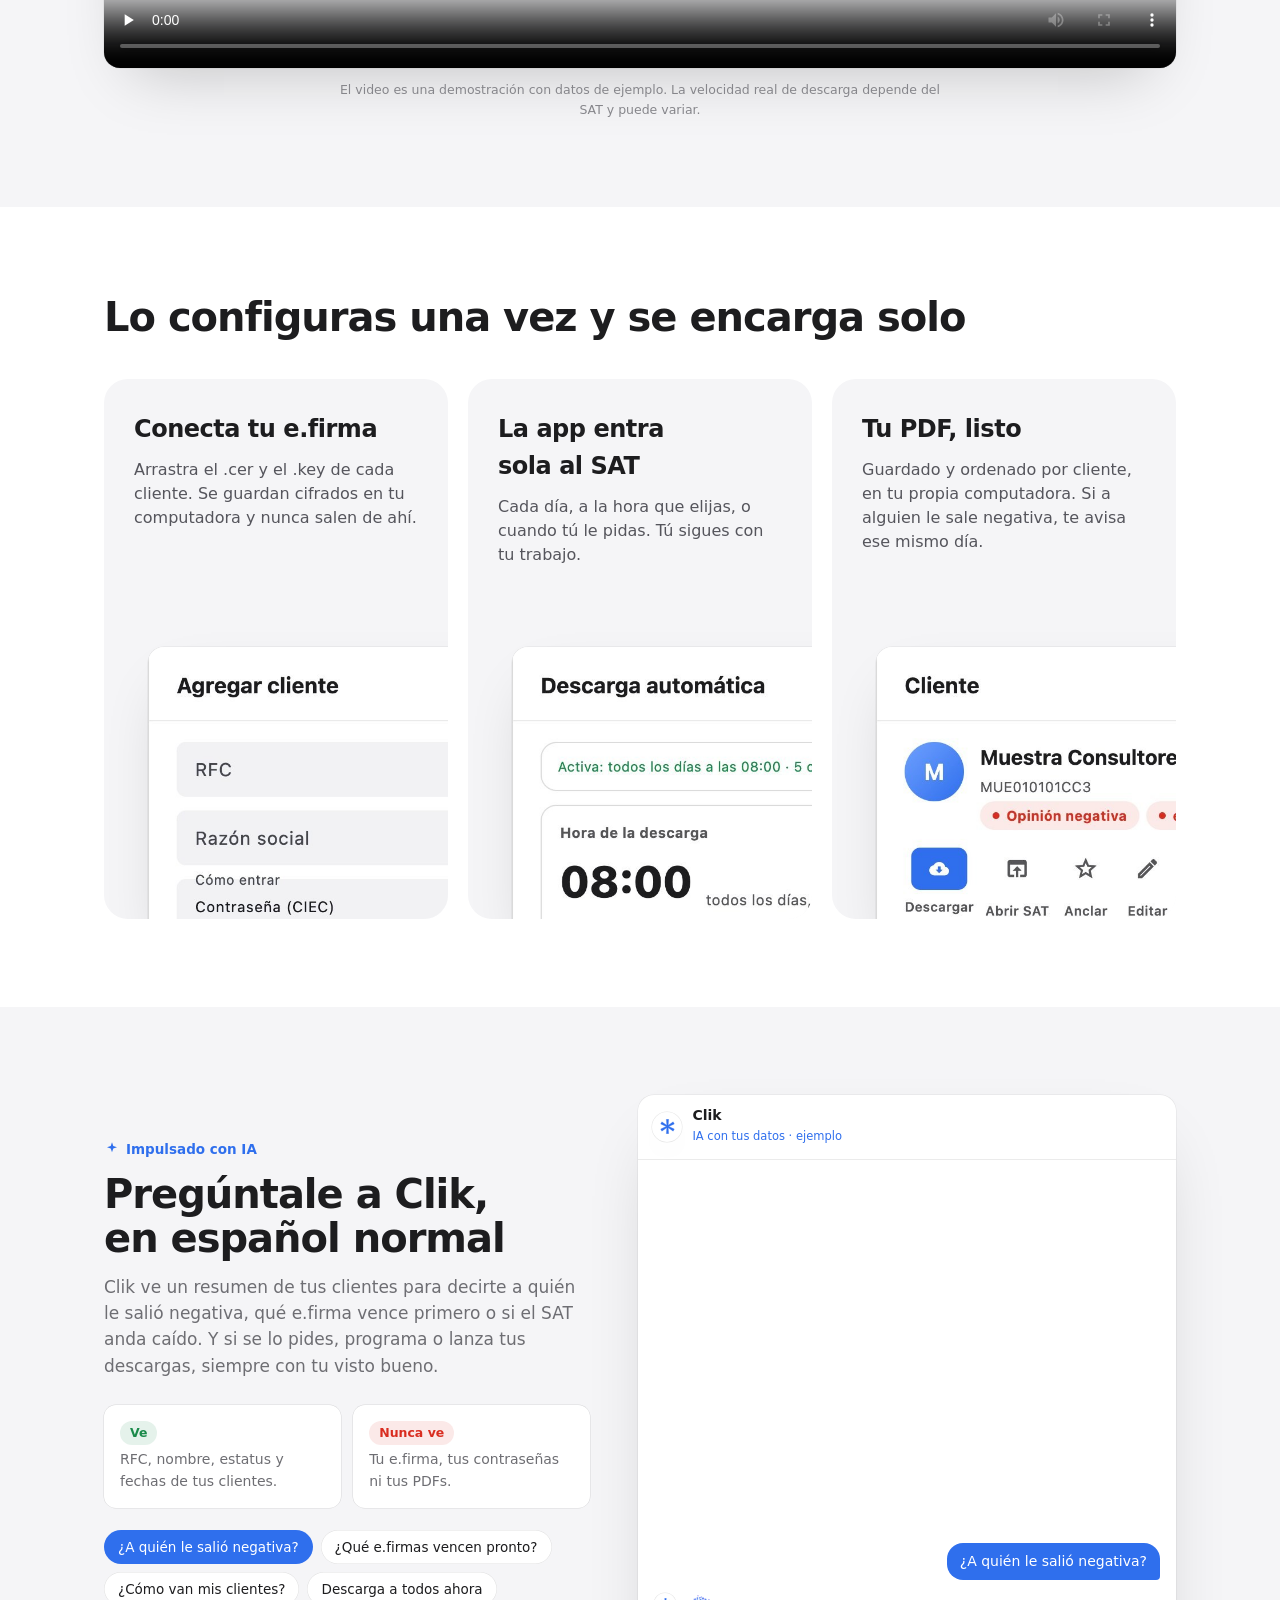
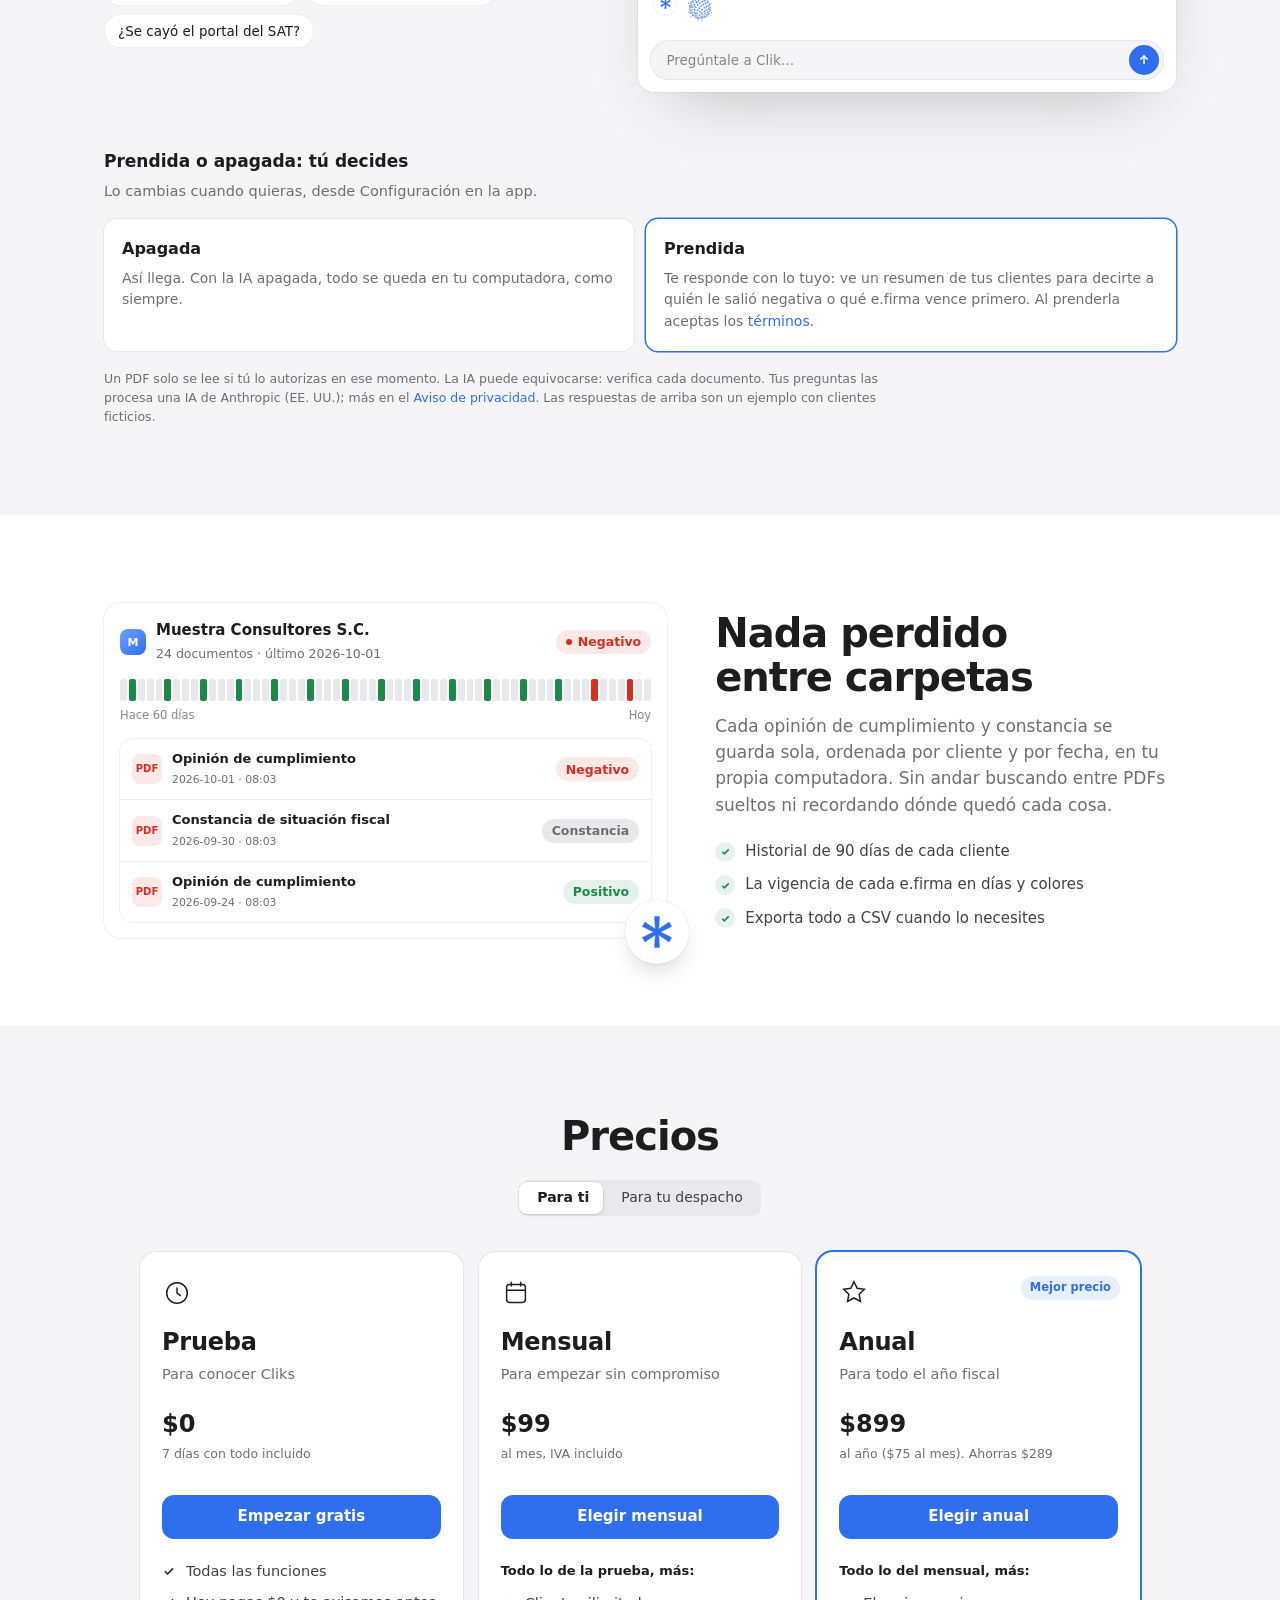
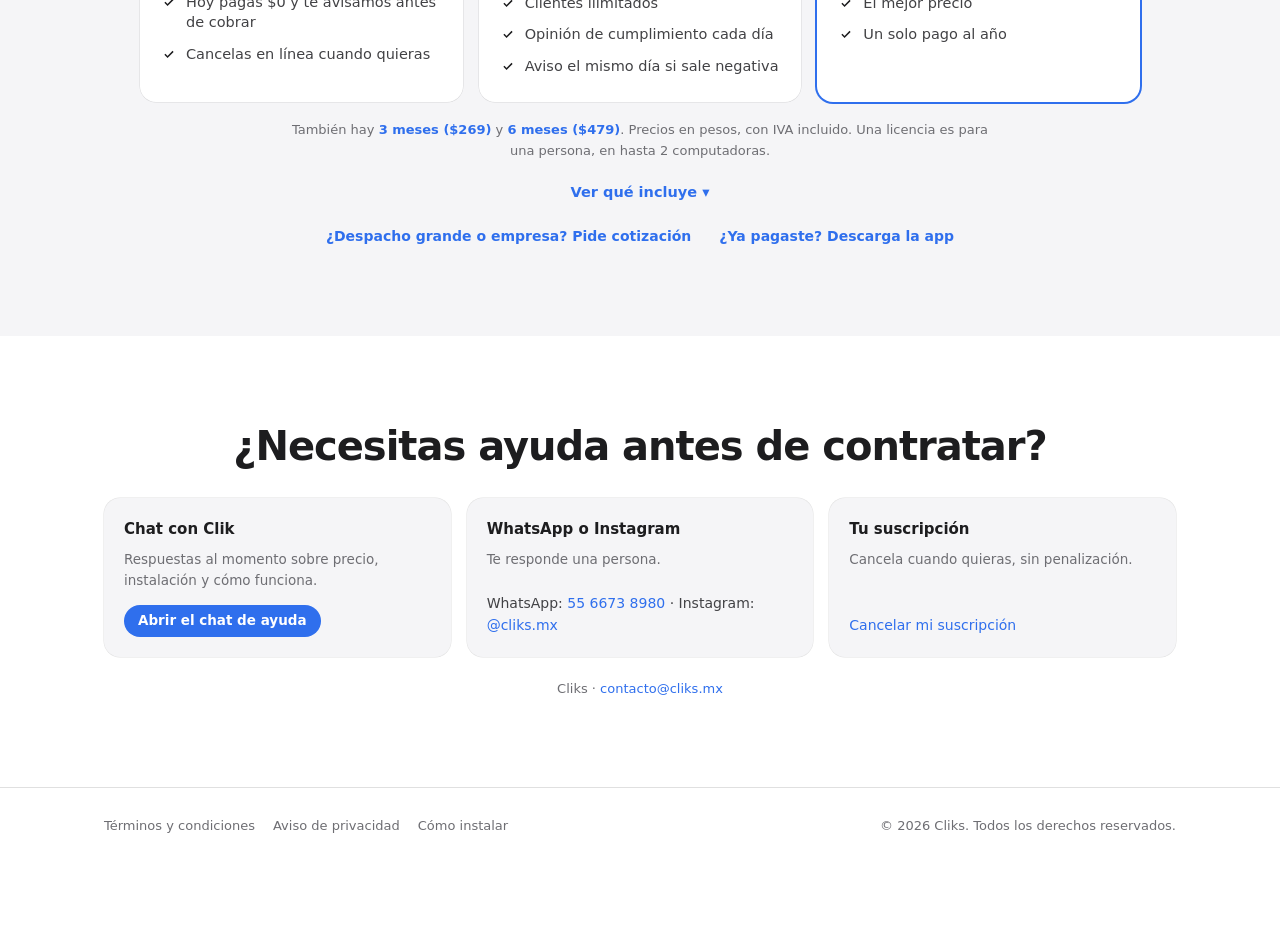
==== commit e5f688c8: "Chat: filtro invisible contra robots (Turnstile) al hacer la primera pregunta; Cloudflare en el avis" ====
--- a/index.html
+++ b/index.html
@@ -1084,7 +1084,7 @@
 </script>
 
 <script src="visita.js" defer></script>
-<script src="mascota.js?v=2" defer></script>
+<script src="mascota.js?v=3" defer></script>
 
 <script>
 // Opiniones REALES de clientes. La sección está oculta y sólo aparece si el servidor confirma que ya hay suficientes calificaciones.
